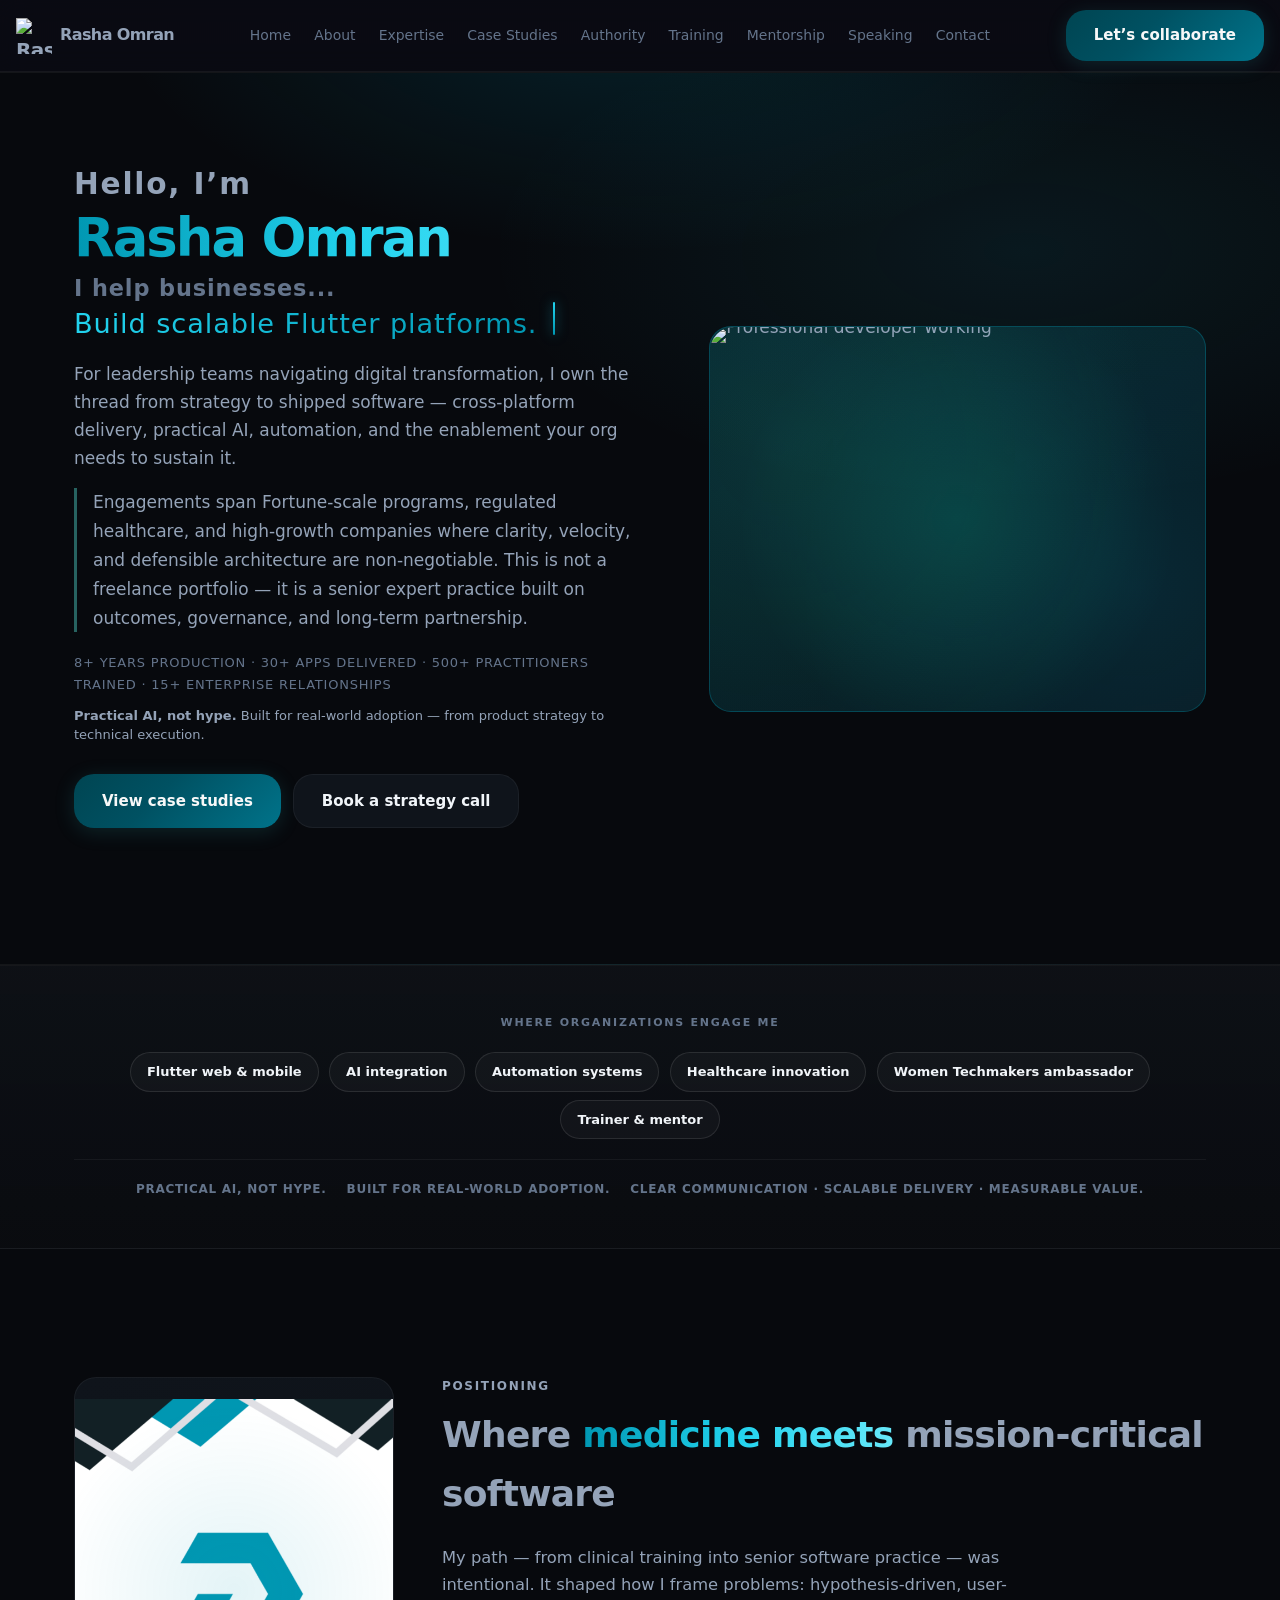
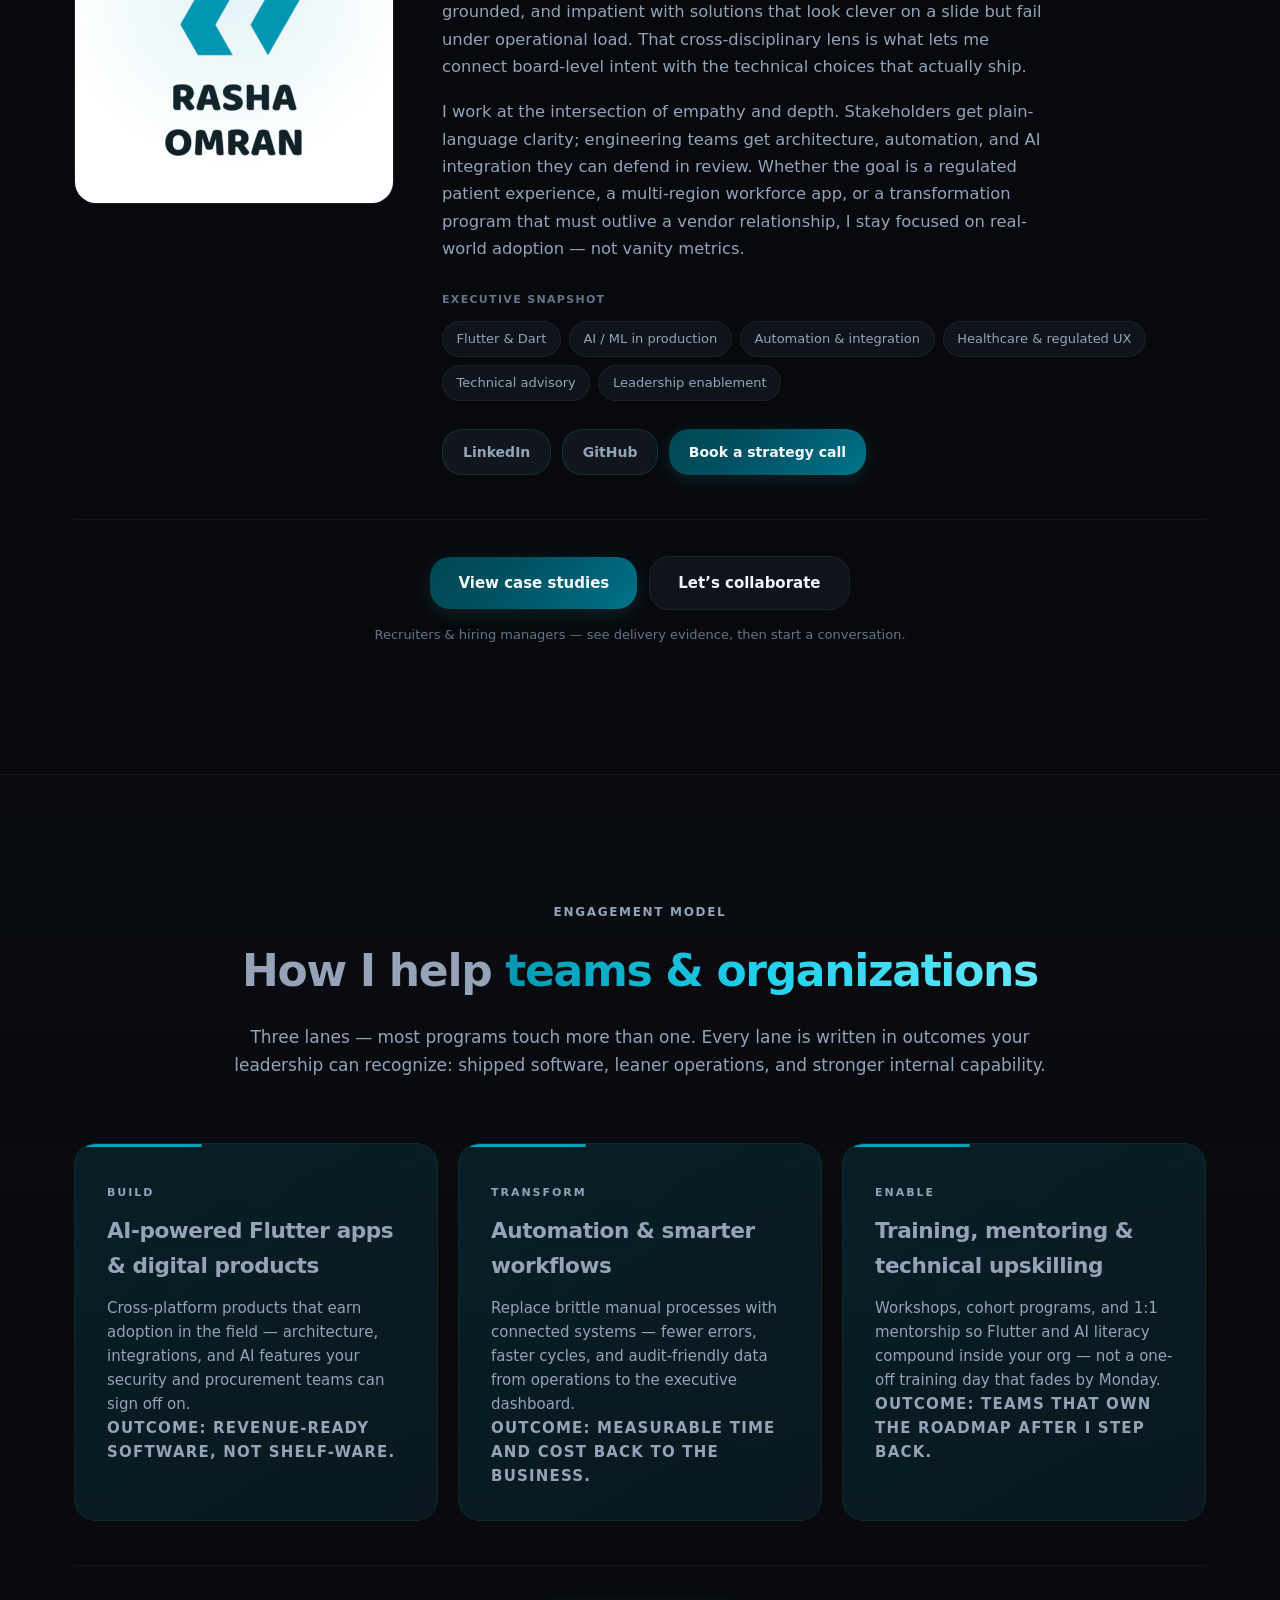
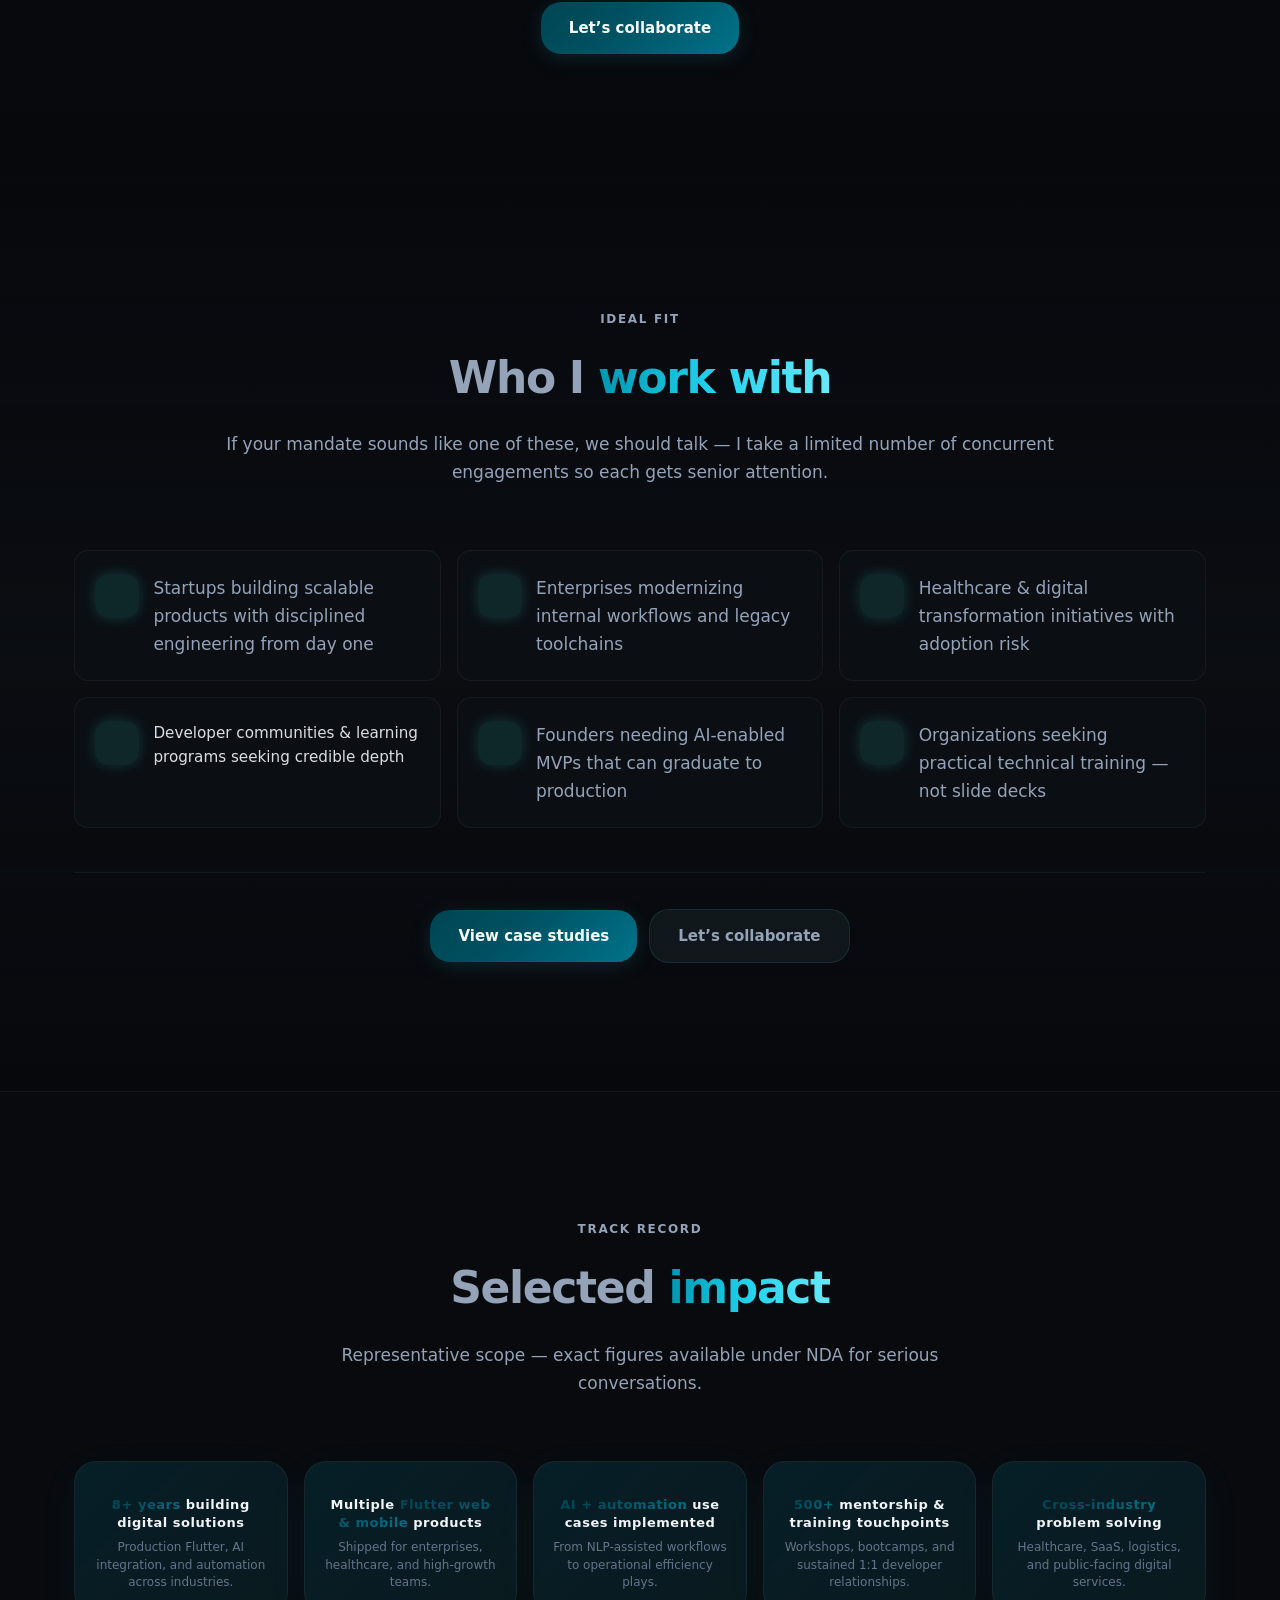
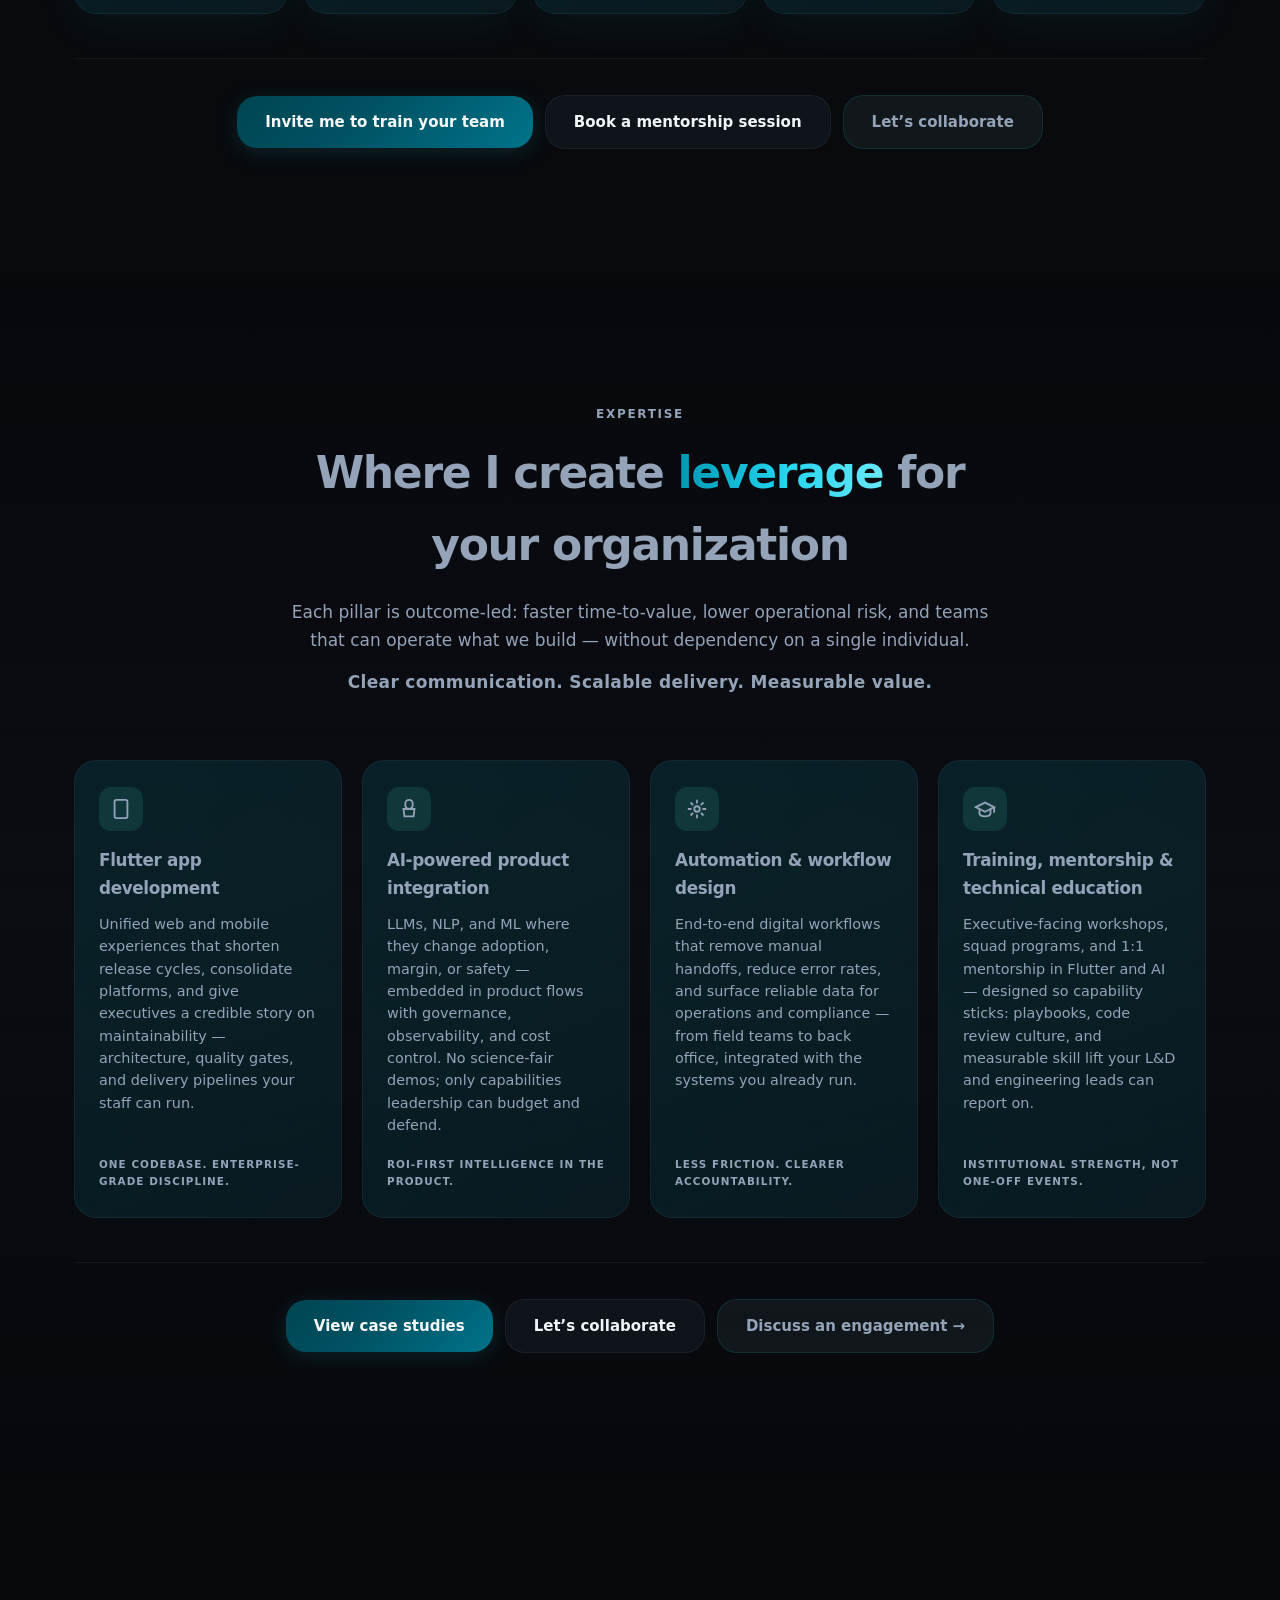
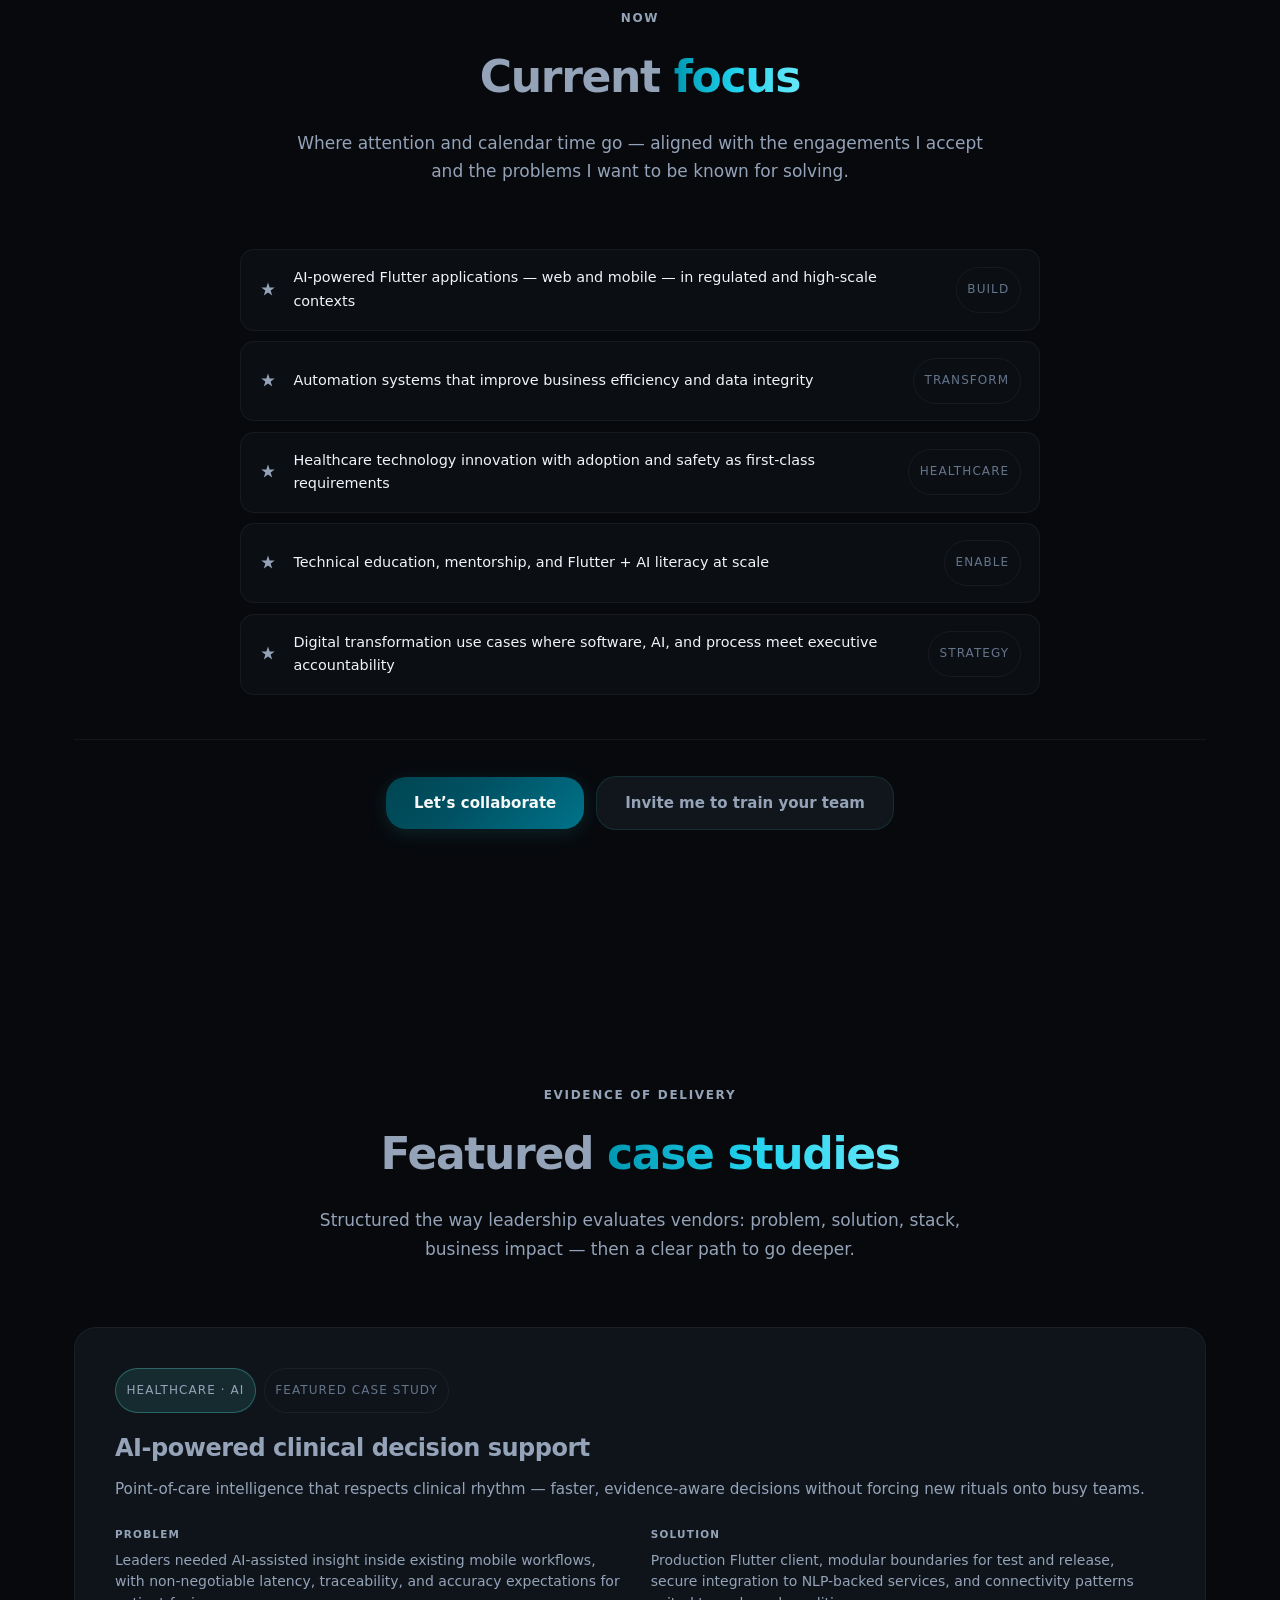
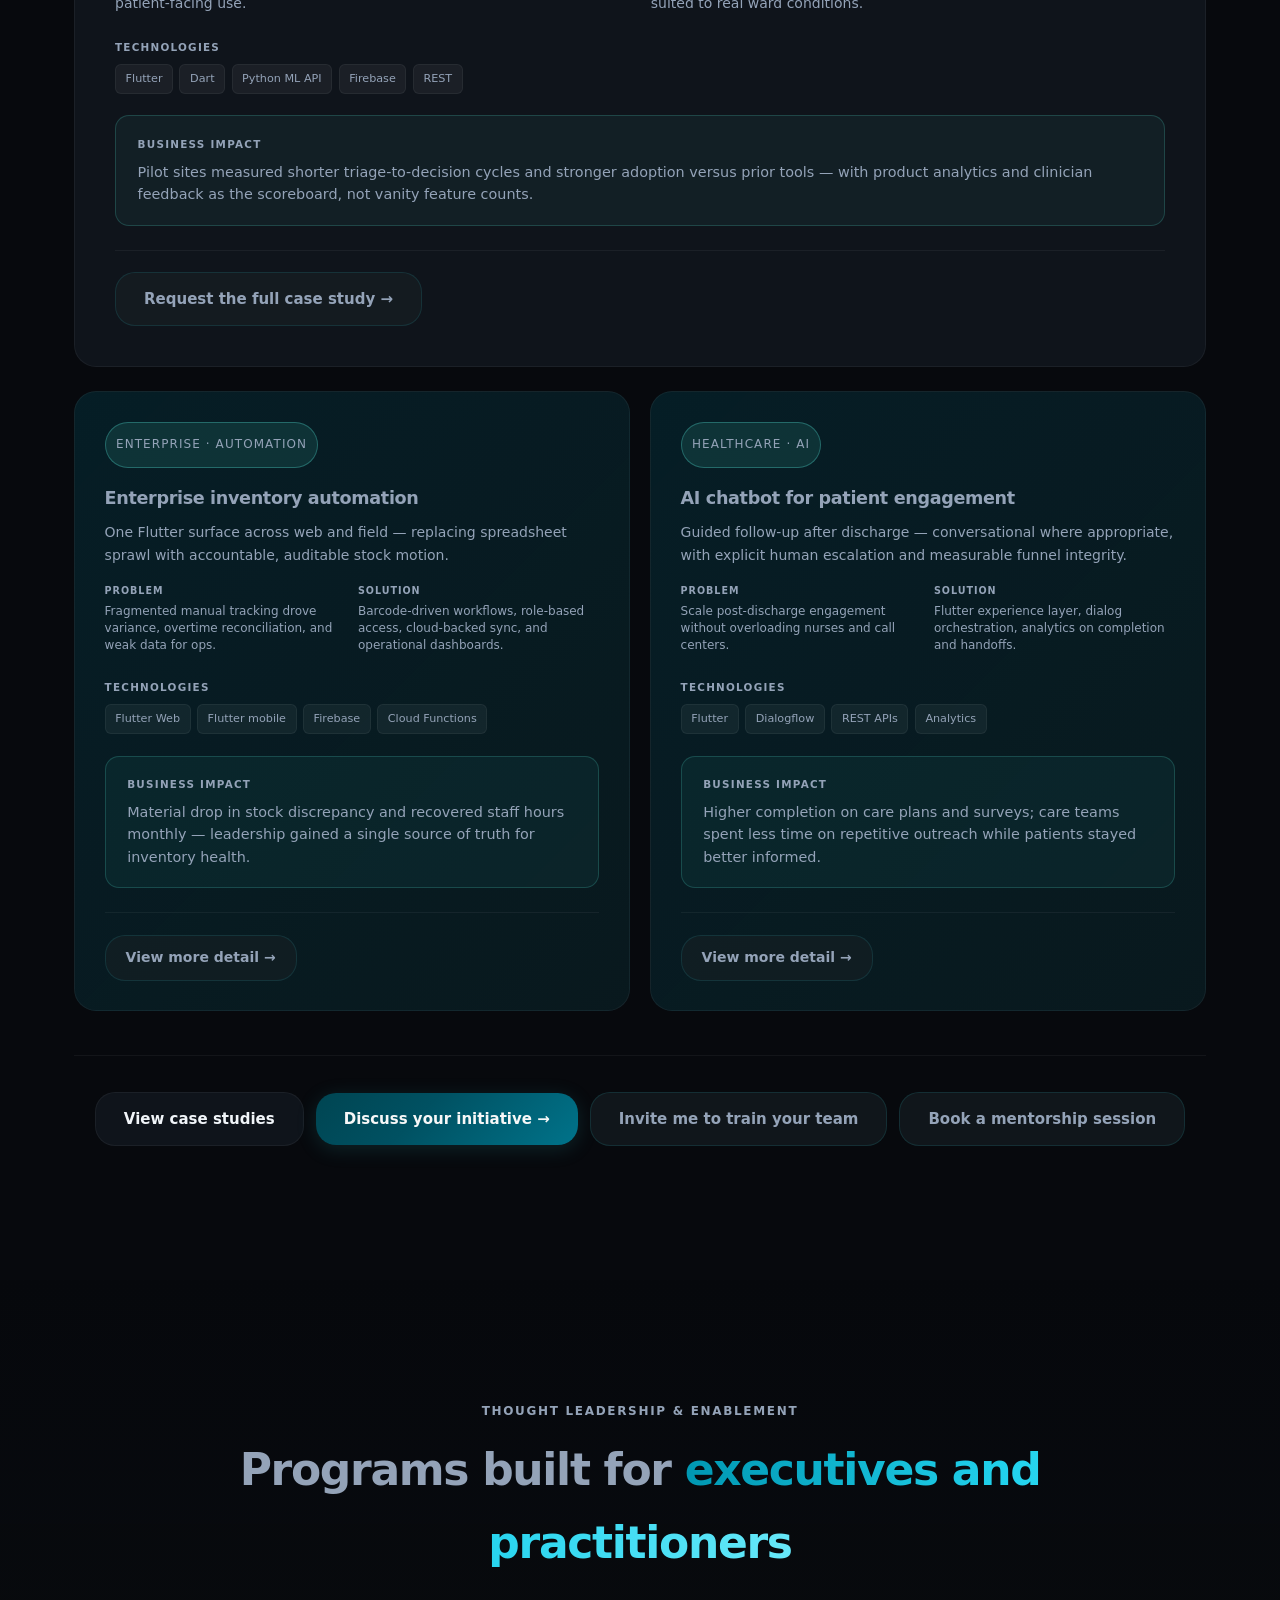
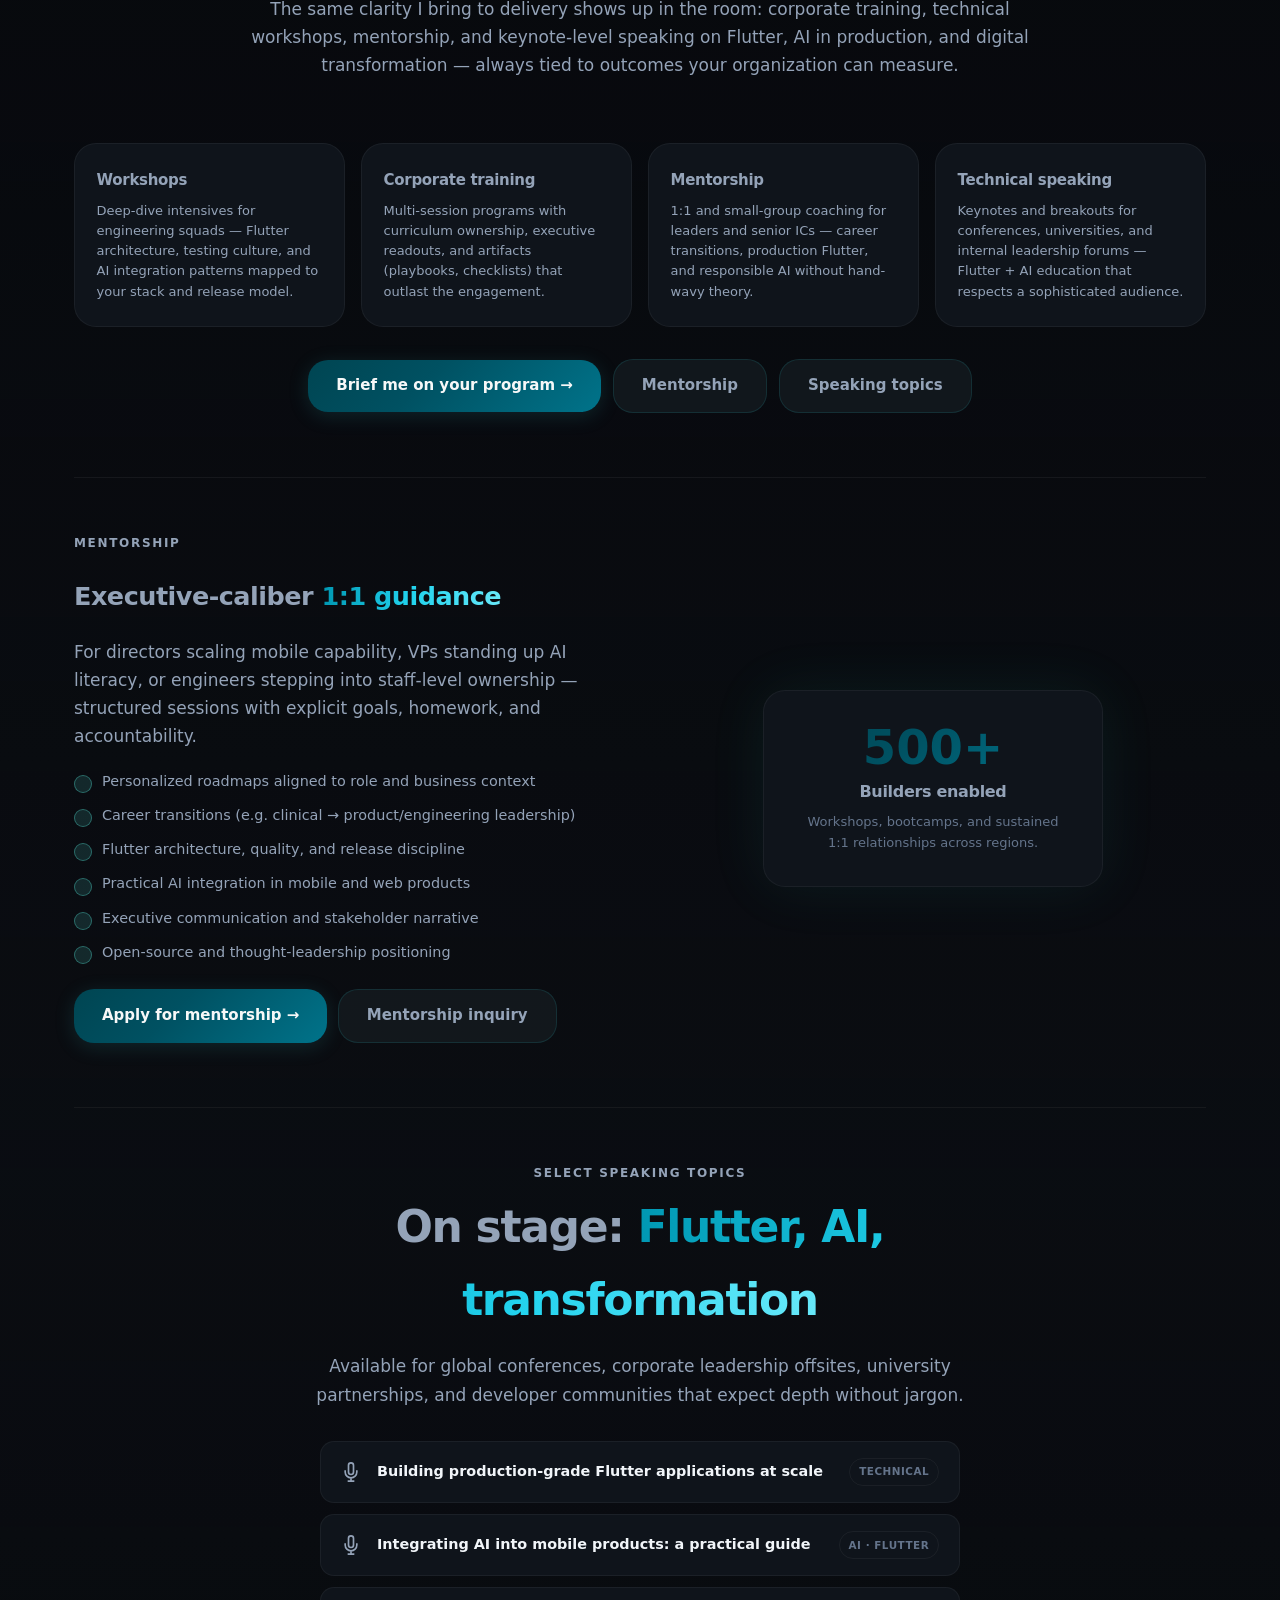
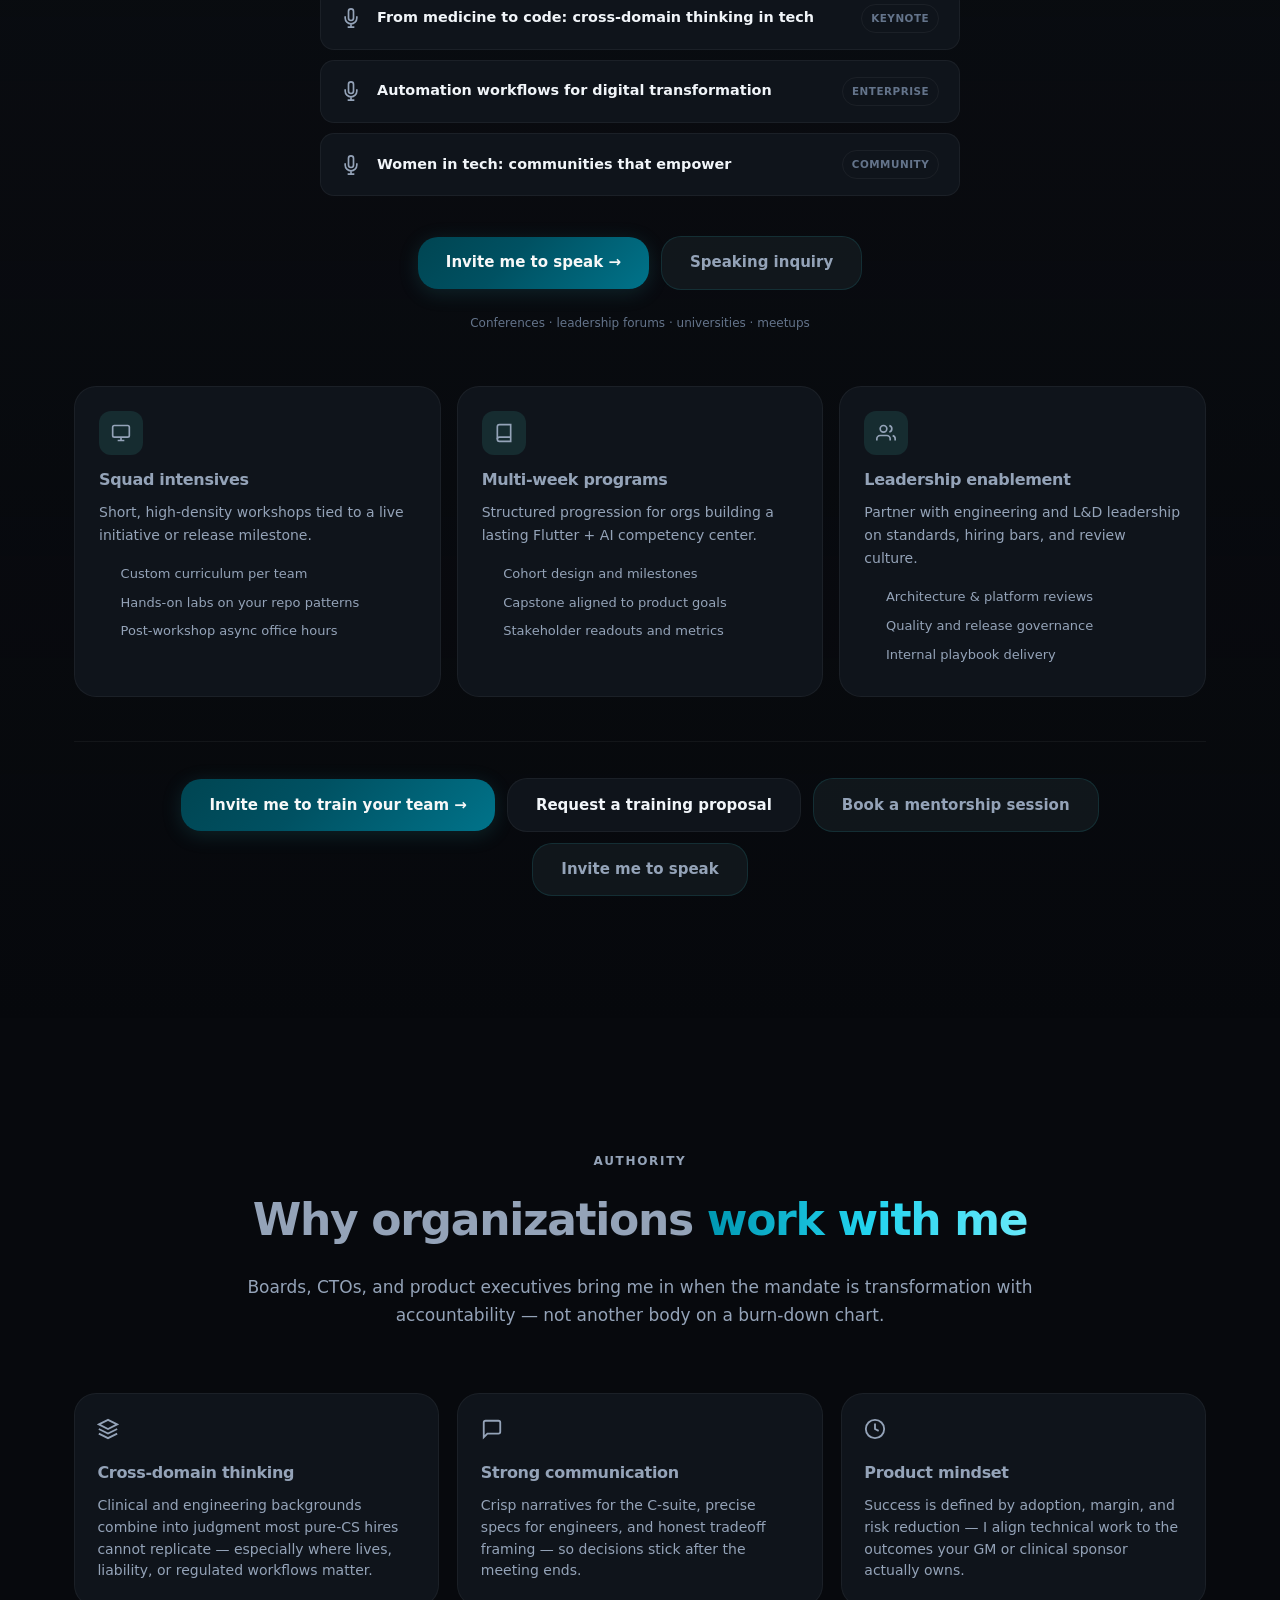
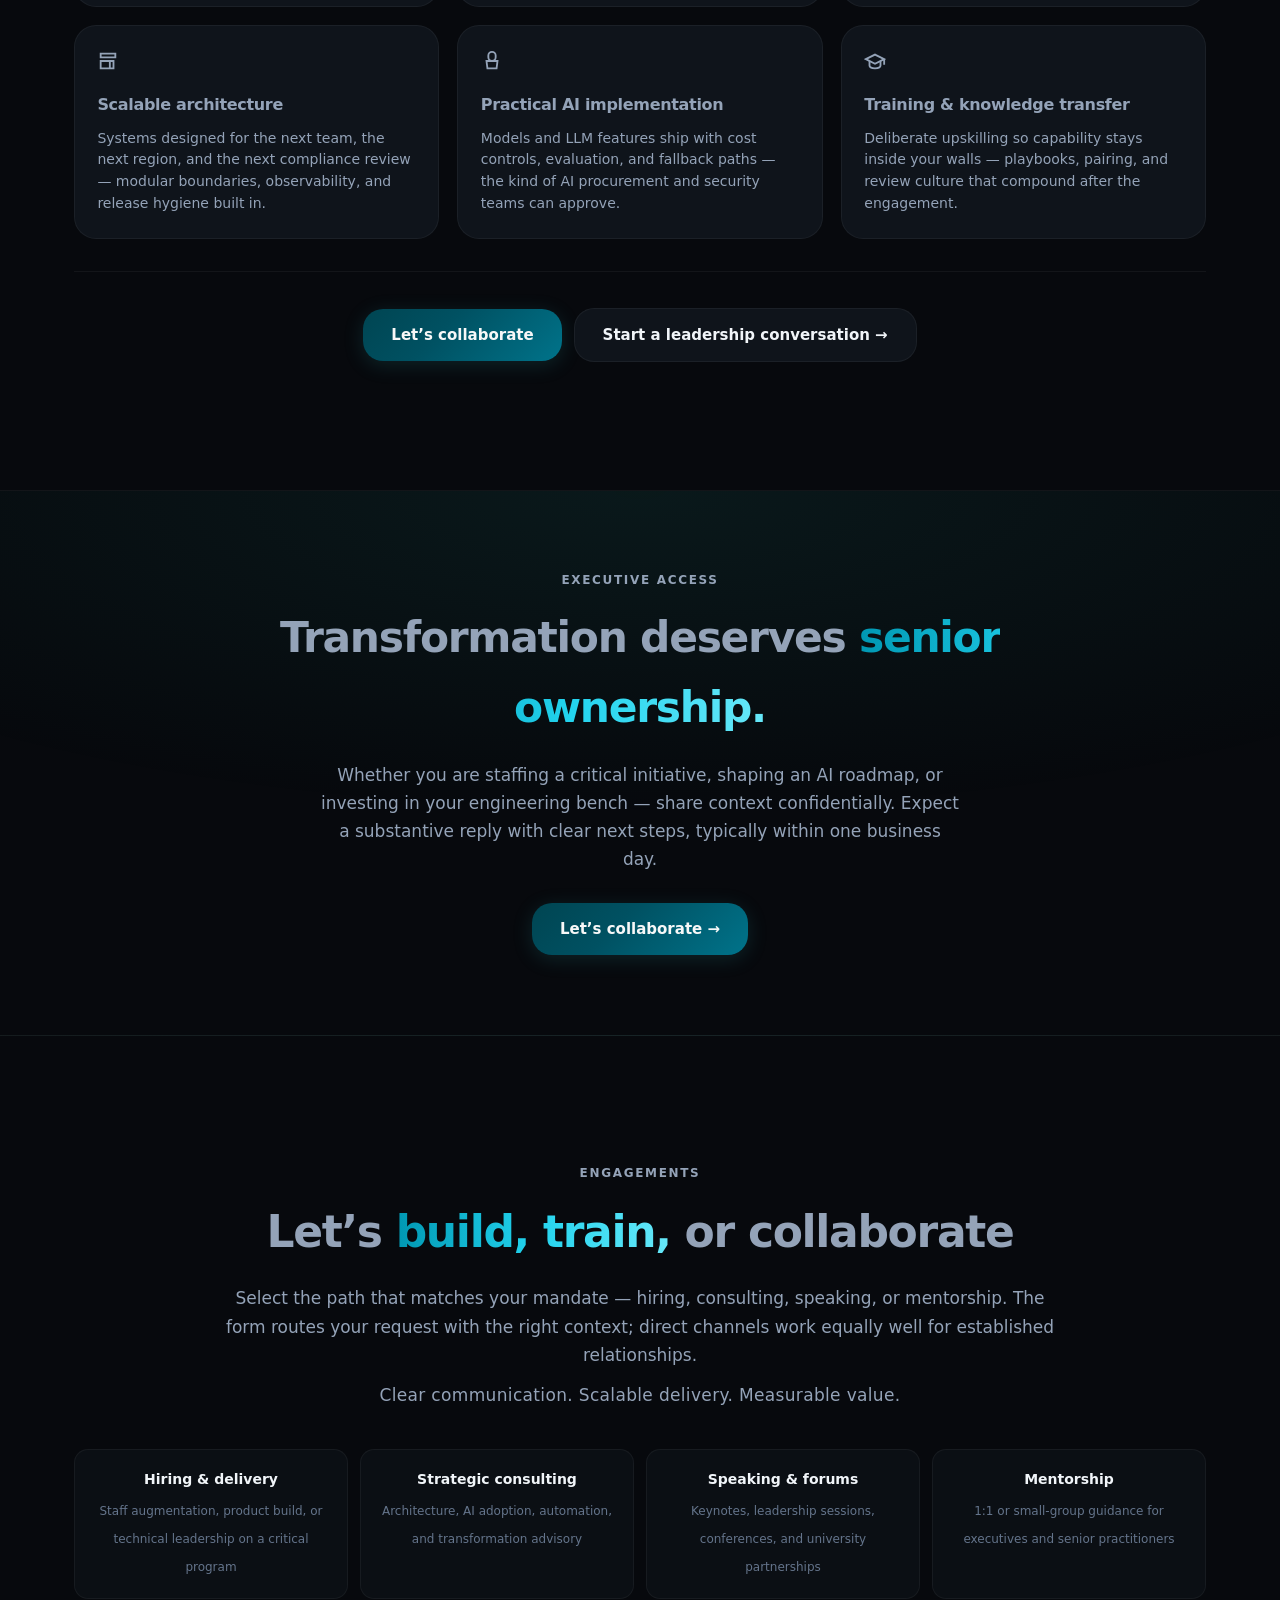
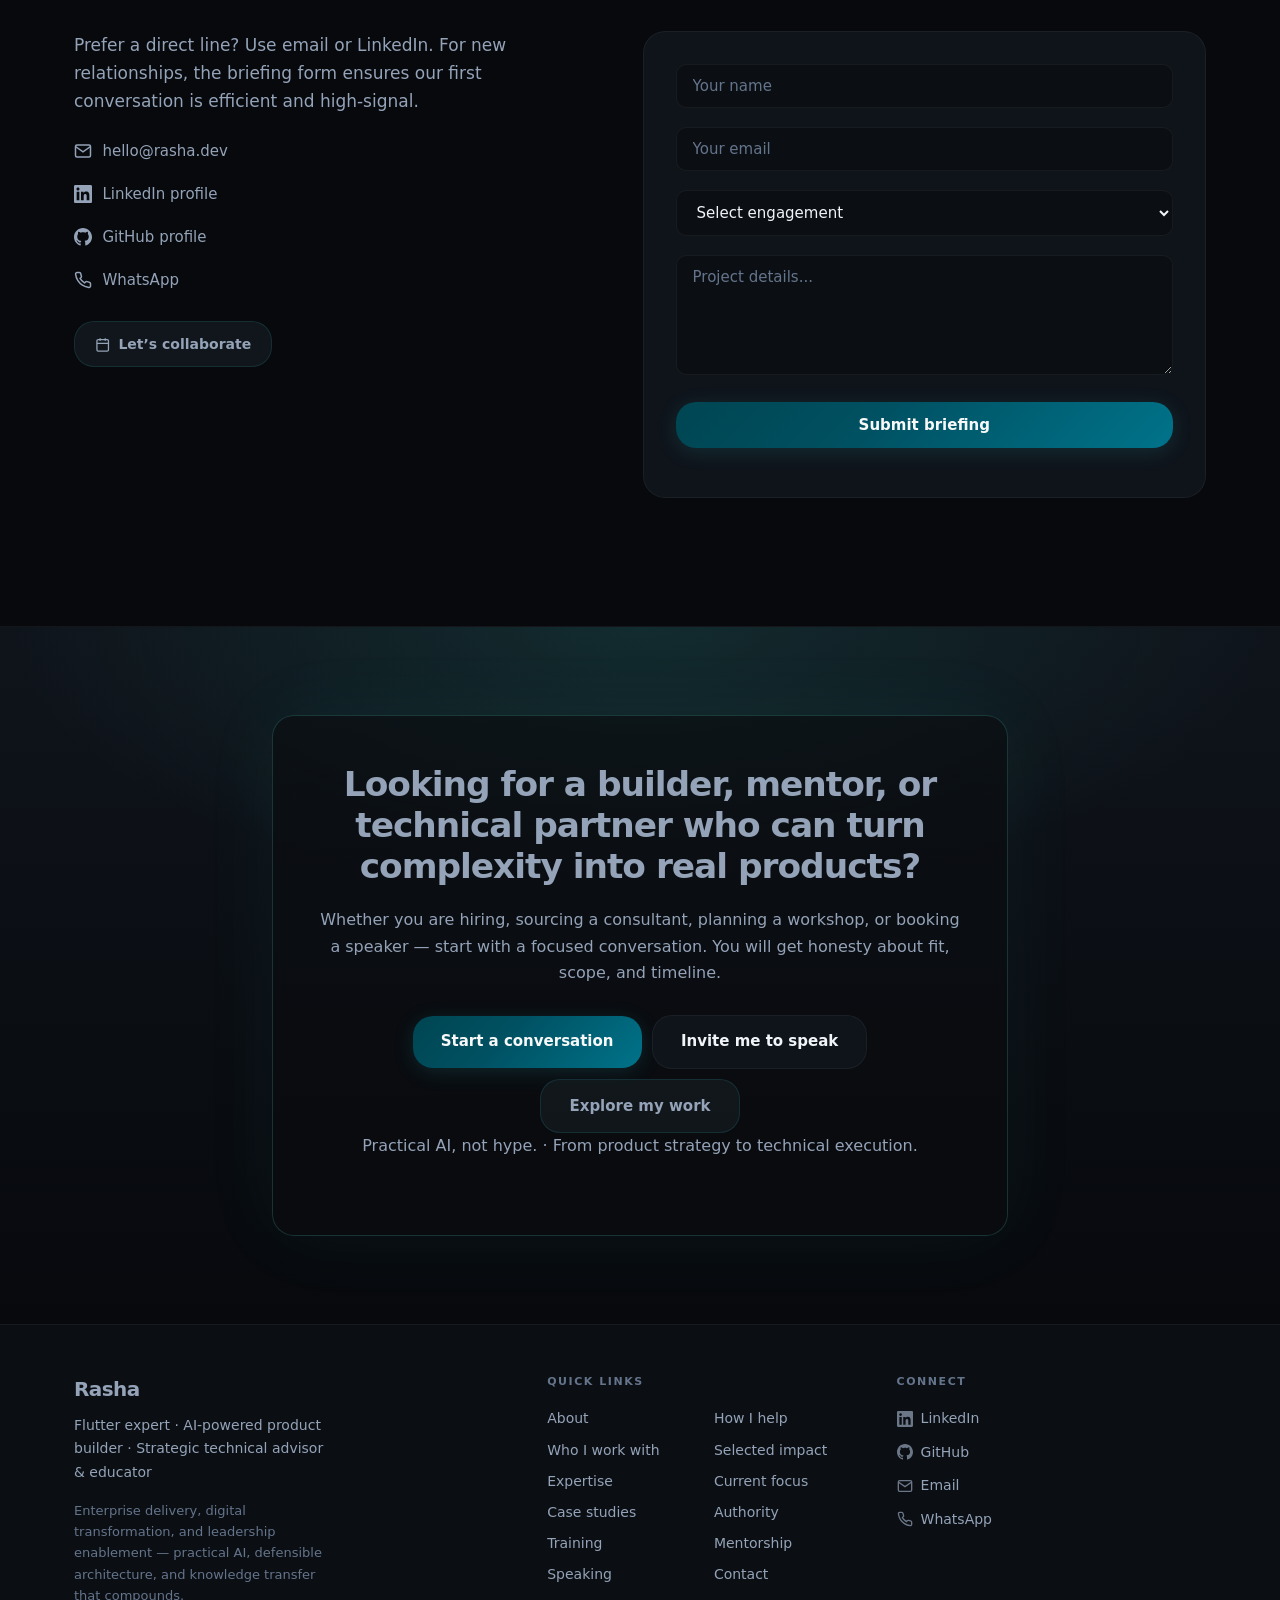
==== index.html @ d96a8aac "FIX Issues" ====
<!DOCTYPE html>
<html lang="en">
  <head>
    <meta charset="UTF-8" />
    <meta name="viewport" content="width=device-width, initial-scale=1.0" />
    <meta
      name="description"
      content="Rasha — Flutter expert, AI-powered product builder, and executive technical advisor. Enterprise delivery, digital transformation, training, and thought leadership."
    />
    <title>Rasha — Flutter Expert, AI Product Builder &amp; Strategic Technical Advisor</title>
    <link rel="preconnect" href="https://fonts.googleapis.com" />
    <link rel="preconnect" href="https://fonts.gstatic.com" crossorigin />
   <!--  <link href="https://fonts.googleapis.com/css2?family=Inter:wght@400;500;600;700;800&family=Space+Grotesk:wght@500;600;700&display=swap" rel="stylesheet">
    <link href="https://fonts.googleapis.com/css2?family=Plus+Jakarta+Sans:wght@600;700&display=swap" rel="stylesheet"> -->
    <link href="https://fonts.googleapis.com/css2?family=Plus+Jakarta+Sans:wght@400;500;600;700&family=Space+Grotesk:wght@500;600;700&display=swap" rel="stylesheet">
    <script src="https://unpkg.com/lucide@latest"></script>
    <link rel="stylesheet" href="css/main.css" />
  </head>
  <body>
    <div class="page-bg" aria-hidden="true"></div>

    <header class="site-header">
      <div class="header-inner">
       <a href="#home" class="logo">
  <img src="assets/logo.png" alt="Rasha Omran Logo" />
  <span class="logo-text">Rasha Omran</span>
</a>
        <nav class="nav-desktop" aria-label="Primary">
          <a href="#home">Home</a>
          <a href="#about">About</a>
          <a href="#expertise">Expertise</a>
          <a href="#case-studies">Case Studies</a>
          <a href="#why">Authority</a>
          <a href="#enablement">Training</a>
          <a href="#mentorship">Mentorship</a>
          <a href="#speaking">Speaking</a>
          <a href="#contact">Contact</a>
        </nav>
        <div class="header-actions">
          <a href="#contact-form" class="btn btn-primary btn-lg">Let’s collaborate</a>
          <button
            type="button"
            class="menu-toggle"
            aria-label="Open menu"
            aria-expanded="false"
          >
            <span></span><span></span><span></span>
          </button>
        </div>
      </div>
    </header>

    <nav class="nav-mobile" aria-label="Mobile">
      <a href="#home">Home</a>
      <a href="#about">About</a>
      <a href="#expertise">Expertise</a>
      <a href="#case-studies">Case Studies</a>
      <a href="#why">Authority</a>
      <a href="#enablement">Training</a>
      <a href="#mentorship">Mentorship</a>
      <a href="#speaking">Speaking</a>
      <a href="#contact">Contact</a>
      <a href="#contact-form" class="btn btn-primary" style="margin-top: 0.5rem; justify-content: center"
        >Let’s collaborate</a
      >
    </nav>

    <main>
      <!-- 1. Hero -->
      <section id="home" class="hero">
        <div class="container hero-grid">
          <div class="reveal">
           <!--  <p class="hero-roles">
  <span>Flutter expert</span>
  <span class="role-sep" aria-hidden="true">|</span>
  <span>AI-powered product builder</span>
  <span class="role-sep" aria-hidden="true">|</span>
  <span>Trainer &amp; mentor</span>
</p> -->
 <h1 class="hero-title">
  <span class="hero-small">Hello, I’m</span>

  <span class="hero-name gradient-text">
    Rasha Omran
  </span>

 <span class="hero-line">
  <span>
    I help businesses...&nbsp;
    <span class="hero-typing">
      <span id="typewriter"></span>
      <span class="cursor"></span>
    </span>
  </span>
</span>
</h1>




    </h1>
            <p class="hero-lead">
              For leadership teams navigating digital transformation, I own the thread from strategy
              to shipped software — cross-platform delivery, practical AI, automation, and the
              enablement your org needs to sustain it.
            </p>
            <p class="hero-authority">
              Engagements span Fortune-scale programs, regulated healthcare, and high-growth
              companies where clarity, velocity, and defensible architecture are non-negotiable. This
              is not a freelance portfolio — it is a senior expert practice built on outcomes,
              governance, and long-term partnership.
            </p>
            <p class="hero-proof">
              8+ years production · 30+ apps delivered · 500+ practitioners trained · 15+ enterprise
              relationships
            </p>
          <p class="hero-micro reveal">
  <strong>Practical AI, not hype.</strong>
  <span>Built for real-world adoption — from product strategy to technical execution.</span>
</p>
            <div class="hero-ctas">
              <a href="#case-studies" class="btn btn-primary btn-lg">View case studies</a>
              <a href="#contact-form" class="btn btn-dark btn-lg">Book a strategy call</a>
             <!--  <a href="#" class="btn btn-ghost btn-lg" aria-label="Download resume (placeholder)">
                <svg class="icon" viewBox="0 0 24 24" fill="none" stroke="currentColor" stroke-width="2">
                  <path d="M21 15v4a2 2 0 0 1-2 2H5a2 2 0 0 1-2-2v-4M7 10l5 5 5-5M12 15V3" />
                </svg>
                Download resume
              </a> -->
            </div>
          </div>
       <div class="hero-visual">
    <div class="hero-image-wrapper">
      <img src="assets/hero.jpg" alt="Professional developer working" class="hero-image">
    </div>

</div>
          </div>
        </div>
      </section>

      <!-- 2. Credibility strip -->
      <section class="trust" aria-label="Areas of expertise">
        <div class="container">
          <p class="cred-strip-head reveal">Where organizations engage me</p>
          <div class="cred-badges reveal">
            <span class="cred-badge">Flutter web &amp; mobile</span>
            <span class="cred-badge">AI integration</span>
            <span class="cred-badge">Automation systems</span>
            <span class="cred-badge">Healthcare innovation</span>
            <span class="cred-badge">Women Techmakers ambassador</span>
            <span class="cred-badge">Trainer &amp; mentor</span>
          </div>
          <div class="micro-trust-row reveal">
            <span><strong>Practical AI, not hype.</strong></span>
            <span>Built for real-world adoption.</span>
            <span>Clear communication · Scalable delivery · Measurable value.</span>
          </div>
        </div>
      </section>

      <!-- 3. About -->
      <section id="about" class="section">
        <div class="container">
          <div class="about-grid">
  <div class="about-photo reveal">
    <img src="assets/about.png" alt="Rasha Omran" />
  </div>

          <div class="about-body reveal reveal-delay-1">
            <span class="eyebrow">Positioning</span>
            <h2>Where <span class="gradient-text">medicine meets</span> mission-critical software</h2>
            <p>
              My path — from clinical training into senior software practice — was intentional. It
              shaped how I frame problems: hypothesis-driven, user-grounded, and impatient with
              solutions that look clever on a slide but fail under operational load. That
              cross-disciplinary lens is what lets me connect board-level intent with the technical
              choices that actually ship.
            </p>
            <p>
              I work at the intersection of empathy and depth. Stakeholders get plain-language
              clarity; engineering teams get architecture, automation, and AI integration they can
              defend in review. Whether the goal is a regulated patient experience, a multi-region
              workforce app, or a transformation program that must outlive a vendor relationship, I
              stay focused on real-world adoption — not vanity metrics.
            </p>
            <div class="tag-grid">
              <div class="sub">Executive snapshot</div>
              <div class="tags">
                <span class="tag">Flutter &amp; Dart</span>
                <span class="tag">AI / ML in production</span>
                <span class="tag">Automation &amp; integration</span>
                <span class="tag">Healthcare &amp; regulated UX</span>
                <span class="tag">Technical advisory</span>
                <span class="tag">Leadership enablement</span>
              </div>
            </div>
            <div style="margin-top: 1.75rem; display: flex; flex-wrap: wrap; gap: 0.65rem">
              <a href="https://www.linkedin.com/in/dr-rasha-omran/" class="btn btn-ghost" rel="noopener noreferrer" target="_blank"
                >LinkedIn</a
              >
              <a href="https://github.com/DrRO" class="btn btn-ghost" rel="noopener noreferrer" target="_blank"
                >GitHub</a
              >
              <a href="#contact-form" class="btn btn-primary">Book a strategy call</a>
            </div>
          </div>
          </div>
          <div class="cta-strip reveal">
            <a href="#case-studies" class="btn btn-primary btn-lg">View case studies</a>
            <a href="#contact-form" class="btn btn-dark btn-lg">Let’s collaborate</a>
            <p class="micro-hint">Recruiters &amp; hiring managers — see delivery evidence, then start a conversation.</p>
          </div>
        </div>
      </section>

      <!-- How I help -->
      <section id="how-i-help" class="how-help">
        <div class="container">
          <header class="section-head section-head--wide reveal">
            <span class="eyebrow">Engagement model</span>
            <h2>How I help <span class="gradient-text">teams &amp; organizations</span></h2>
            <p>
              Three lanes — most programs touch more than one. Every lane is written in outcomes your
              leadership can recognize: shipped software, leaner operations, and stronger internal
              capability.
            </p>
          </header>
          <div class="how-help-grid">
            <article class="how-lane reveal">
              <span class="how-lane-label">Build</span>
              <h3>AI-powered Flutter apps &amp; digital products</h3>
              <p>
                Cross-platform products that earn adoption in the field — architecture, integrations,
                and AI features your security and procurement teams can sign off on.
              </p>
              <p class="how-lane-outcome">Outcome: revenue-ready software, not shelf-ware.</p>
            </article>
            <article class="how-lane reveal reveal-delay-1">
              <span class="how-lane-label">Transform</span>
              <h3>Automation &amp; smarter workflows</h3>
              <p>
                Replace brittle manual processes with connected systems — fewer errors, faster
                cycles, and audit-friendly data from operations to the executive dashboard.
              </p>
              <p class="how-lane-outcome">Outcome: measurable time and cost back to the business.</p>
            </article>
            <article class="how-lane reveal reveal-delay-2">
              <span class="how-lane-label">Enable</span>
              <h3>Training, mentoring &amp; technical upskilling</h3>
              <p>
                Workshops, cohort programs, and 1:1 mentorship so Flutter and AI literacy compound
                inside your org — not a one-off training day that fades by Monday.
              </p>
              <p class="how-lane-outcome">Outcome: teams that own the roadmap after I step back.</p>
            </article>
          </div>
          <div class="cta-strip reveal">
            <a href="#contact-form" class="btn btn-primary btn-lg">Let’s collaborate</a>
           <!--  <a href="#" class="btn btn-ghost btn-lg" aria-label="Download resume (placeholder)">
              <svg class="icon" viewBox="0 0 24 24" fill="none" stroke="currentColor" stroke-width="2">
                <path d="M21 15v4a2 2 0 0 1-2 2H5a2 2 0 0 1-2-2v-4M7 10l5 5 5-5M12 15V3" />
              </svg>
              Download my resume
            </a> -->
          </div>
        </div>
      </section>

      <!-- Who I work with -->
<section id="who-i-work-with" class="section section-alt">
  <div class="container">

    <header class="section-head section-head--wide reveal">
      <span class="eyebrow">Ideal fit</span>
      <h2>Who I <span class="gradient-text">work with</span></h2>
      <p>
        If your mandate sounds like one of these, we should talk — I take a limited number of
        concurrent engagements so each gets senior attention.
      </p>
    </header>

    <div class="audience-grid reveal">

      <div class="audience-card">
        <div class="audience-icon"><i data-lucide="rocket"></i></div>
        Startups building scalable products with disciplined engineering from day one
      </div>

      <div class="audience-card">
        <div class="audience-icon"><i data-lucide="building-2"></i></div>
        Enterprises modernizing internal workflows and legacy toolchains
      </div>

      <div class="audience-card">
        <div class="audience-icon"><i data-lucide="heart-pulse"></i></div>
        Healthcare & digital transformation initiatives with adoption risk
      </div>

    <div class="audience-card">
  <div class="audience-icon">
    <i data-lucide="code"></i>
  </div>
  <p class="audience-text">
    Developer communities & learning programs seeking credible depth
  </p>
</div>

      <div class="audience-card">
        <div class="audience-icon"><i data-lucide="cpu"></i></div>
        Founders needing AI-enabled MVPs that can graduate to production
      </div>

      <div class="audience-card">
        <div class="audience-icon"><i data-lucide="graduation-cap"></i></div>
        Organizations seeking practical technical training — not slide decks
      </div>

    </div>

    <div class="cta-strip reveal">
      <a href="#case-studies" class="btn btn-primary btn-lg">View case studies</a>
      <a href="#contact-form" class="btn btn-ghost btn-lg">Let’s collaborate</a>
    </div>

  </div>
</section>

<!-- Activate Icons -->
<script>
  lucide.createIcons();
</script>

      <!-- Selected impact -->
      <section id="selected-impact" class="impact-section" aria-label="Selected impact">
        <div class="container">
          <header class="section-head reveal">
            <span class="eyebrow">Track record</span>
            <h2>Selected <span class="gradient-text">impact</span></h2>
            <p>Representative scope — exact figures available under NDA for serious conversations.</p>
          </header>
          <div class="impact-grid">
            <article class="impact-card reveal">
              <p class="stat-line"><em>8+ years</em> building digital solutions</p>
              <p class="stat-detail">Production Flutter, AI integration, and automation across industries.</p>
            </article>
            <article class="impact-card reveal reveal-delay-1">
              <p class="stat-line">Multiple <em>Flutter web &amp; mobile</em> products</p>
              <p class="stat-detail">Shipped for enterprises, healthcare, and high-growth teams.</p>
            </article>
            <article class="impact-card reveal reveal-delay-2">
              <p class="stat-line"><em>AI + automation</em> use cases implemented</p>
              <p class="stat-detail">From NLP-assisted workflows to operational efficiency plays.</p>
            </article>
            <article class="impact-card reveal reveal-delay-3">
              <p class="stat-line"><em>500+</em> mentorship &amp; training touchpoints</p>
              <p class="stat-detail">Workshops, bootcamps, and sustained 1:1 developer relationships.</p>
            </article>
            <article class="impact-card reveal">
              <p class="stat-line"><em>Cross-industry</em> problem solving</p>
              <p class="stat-detail">Healthcare, SaaS, logistics, and public-facing digital services.</p>
            </article>
          </div>
          <div class="cta-strip reveal">
            <a href="#enablement" class="btn btn-primary btn-lg">Invite me to train your team</a>
            <a href="#mentorship" class="btn btn-dark btn-lg">Book a mentorship session</a>
            <a href="#contact-form" class="btn btn-ghost btn-lg">Let’s collaborate</a>
          </div>
        </div>
      </section>

      <!-- 4. Expertise / Services -->
      <section id="expertise" class="section section-alt">
        <div class="container">
          <header class="section-head reveal">
            <span class="eyebrow">Expertise</span>
            <h2>Where I create <span class="gradient-text">leverage</span> for your organization</h2>
            <p>
              Each pillar is outcome-led: faster time-to-value, lower operational risk, and teams
              that can operate what we build — without dependency on a single individual.
              <strong class="expertise-micro">Clear communication. Scalable delivery. Measurable value.</strong>
            </p>
          </header>
          <div class="services-grid">
            <article class="service-card reveal">
              <div class="service-icon" aria-hidden="true">
                <svg width="22" height="22" viewBox="0 0 24 24" fill="none" stroke="currentColor" stroke-width="2">
                  <rect x="5" y="2" width="14" height="20" rx="2" />
                  <path d="M12 18h.01" />
                </svg>
              </div>
              <h3>Flutter app development</h3>
              <p>
                Unified web and mobile experiences that shorten release cycles, consolidate
                platforms, and give executives a credible story on maintainability — architecture,
                quality gates, and delivery pipelines your staff can run.
              </p>
              <div class="service-foot">One codebase. Enterprise-grade discipline.</div>
            </article>
            <article class="service-card reveal reveal-delay-1">
              <div class="service-icon" aria-hidden="true">
                <svg width="22" height="22" viewBox="0 0 24 24" fill="none" stroke="currentColor" stroke-width="2">
                  <path d="M12 2a4 4 0 0 1 4 4v2a4 4 0 0 1-8 0V6a4 4 0 0 1 4-4Z" />
                  <path d="M6 12h12l-1 8H7l-1-8Z" />
                  <path d="M9 12V10M15 12V10" />
                </svg>
              </div>
              <h3>AI-powered product integration</h3>
              <p>
                LLMs, NLP, and ML where they change adoption, margin, or safety — embedded in
                product flows with governance, observability, and cost control. No science-fair
                demos; only capabilities leadership can budget and defend.
              </p>
              <div class="service-foot">ROI-first intelligence in the product.</div>
            </article>
            <article class="service-card reveal reveal-delay-2">
              <div class="service-icon" aria-hidden="true">
                <svg width="22" height="22" viewBox="0 0 24 24" fill="none" stroke="currentColor" stroke-width="2">
                  <path d="M12 2v4M12 18v4M4.93 4.93l2.83 2.83M16.24 16.24l2.83 2.83M2 12h4M18 12h4M4.93 19.07l2.83-2.83M16.24 7.76l2.83-2.83" />
                  <circle cx="12" cy="12" r="3" />
                </svg>
              </div>
              <h3>Automation &amp; workflow design</h3>
              <p>
                End-to-end digital workflows that remove manual handoffs, reduce error rates, and
                surface reliable data for operations and compliance — from field teams to back
                office, integrated with the systems you already run.
              </p>
              <div class="service-foot">Less friction. Clearer accountability.</div>
            </article>
            <article class="service-card reveal reveal-delay-3">
              <div class="service-icon" aria-hidden="true">
                <svg width="22" height="22" viewBox="0 0 24 24" fill="none" stroke="currentColor" stroke-width="2">
                  <path d="M22 10v6M2 10l10-5 10 5-10 5-10-5z" />
                  <path d="M6 12v5c0 2 2 3 6 3s6-1 6-3v-5" />
                </svg>
              </div>
              <h3>Training, mentorship &amp; technical education</h3>
              <p>
                Executive-facing workshops, squad programs, and 1:1 mentorship in Flutter and AI —
                designed so capability sticks: playbooks, code review culture, and measurable skill
                lift your L&amp;D and engineering leads can report on.
              </p>
              <div class="service-foot">Institutional strength, not one-off events.</div>
            </article>
          </div>

          <div class="cta-strip reveal">
            <a href="#case-studies" class="btn btn-primary btn-lg">View case studies</a>
            <a href="#contact-form" class="btn btn-dark btn-lg">Let’s collaborate</a>
           <!--  <a href="#" class="btn btn-ghost btn-lg" aria-label="Download resume (placeholder)">
              <svg class="icon" viewBox="0 0 24 24" fill="none" stroke="currentColor" stroke-width="2">
                <path d="M21 15v4a2 2 0 0 1-2 2H5a2 2 0 0 1-2-2v-4M7 10l5 5 5-5M12 15V3" />
              </svg>
              Download my resume
            </a> -->
            <a href="#contact-form" class="btn btn-ghost btn-lg">Discuss an engagement →</a>
          </div>
        </div>
      </section>

      <!-- Current focus -->
      <section id="current-focus" class="section current-focus-section">
        <div class="container">
          <header class="section-head reveal">
            <span class="eyebrow">Now</span>
            <h2>Current <span class="gradient-text">focus</span></h2>
            <p>
              Where attention and calendar time go — aligned with the engagements I accept and the
              problems I want to be known for solving.
            </p>
          </header>
          <div class="focus-list reveal">
            <div class="focus-row">
              <svg class="spark" width="18" height="18" viewBox="0 0 24 24" fill="currentColor" aria-hidden="true">
                <path d="M12 2l2.2 6.8H21l-5.5 4 2.1 6.5L12 15.3 6.4 19.3l2.1-6.5L3 8.8h6.8L12 2z" />
              </svg>
              <span class="copy">AI-powered Flutter applications — web and mobile — in regulated and high-scale contexts</span>
              <span class="pill pill-muted">Build</span>
            </div>
            <div class="focus-row">
              <svg class="spark" width="18" height="18" viewBox="0 0 24 24" fill="currentColor" aria-hidden="true">
                <path d="M12 2l2.2 6.8H21l-5.5 4 2.1 6.5L12 15.3 6.4 19.3l2.1-6.5L3 8.8h6.8L12 2z" />
              </svg>
              <span class="copy">Automation systems that improve business efficiency and data integrity</span>
              <span class="pill pill-muted">Transform</span>
            </div>
            <div class="focus-row">
              <svg class="spark" width="18" height="18" viewBox="0 0 24 24" fill="currentColor" aria-hidden="true">
                <path d="M12 2l2.2 6.8H21l-5.5 4 2.1 6.5L12 15.3 6.4 19.3l2.1-6.5L3 8.8h6.8L12 2z" />
              </svg>
              <span class="copy">Healthcare technology innovation with adoption and safety as first-class requirements</span>
              <span class="pill pill-muted">Healthcare</span>
            </div>
            <div class="focus-row">
              <svg class="spark" width="18" height="18" viewBox="0 0 24 24" fill="currentColor" aria-hidden="true">
                <path d="M12 2l2.2 6.8H21l-5.5 4 2.1 6.5L12 15.3 6.4 19.3l2.1-6.5L3 8.8h6.8L12 2z" />
              </svg>
              <span class="copy">Technical education, mentorship, and Flutter + AI literacy at scale</span>
              <span class="pill pill-muted">Enable</span>
            </div>
            <div class="focus-row">
              <svg class="spark" width="18" height="18" viewBox="0 0 24 24" fill="currentColor" aria-hidden="true">
                <path d="M12 2l2.2 6.8H21l-5.5 4 2.1 6.5L12 15.3 6.4 19.3l2.1-6.5L3 8.8h6.8L12 2z" />
              </svg>
              <span class="copy">Digital transformation use cases where software, AI, and process meet executive accountability</span>
              <span class="pill pill-muted">Strategy</span>
            </div>
          </div>
          <div class="cta-strip reveal">
            <a href="#contact-form" class="btn btn-primary btn-lg">Let’s collaborate</a>
            <a href="#enablement" class="btn btn-ghost btn-lg">Invite me to train your team</a>
          </div>
        </div>
      </section>

      <!-- 5. Case studies -->
      <section id="case-studies" class="section">
        <div class="container">
          <header class="section-head reveal">
            <span class="eyebrow">Evidence of delivery</span>
            <h2>Featured <span class="gradient-text">case studies</span></h2>
            <p>
              Structured the way leadership evaluates vendors: problem, solution, stack, business
              impact — then a clear path to go deeper.
            </p>
          </header>

          <article class="case-featured reveal">
            <div class="case-tags">
              <span class="pill pill-teal">Healthcare · AI</span>
              <span class="pill pill-muted">Featured case study</span>
            </div>
            <h3>AI-powered clinical decision support</h3>
            <p class="summary">
              Point-of-care intelligence that respects clinical rhythm — faster, evidence-aware
              decisions without forcing new rituals onto busy teams.
            </p>
            <div class="case-cols case-cols--split">
              <div class="case-col">
                <h4>Problem</h4>
                <p>
                  Leaders needed AI-assisted insight inside existing mobile workflows, with
                  non-negotiable latency, traceability, and accuracy expectations for patient-facing
                  use.
                </p>
              </div>
              <div class="case-col">
                <h4>Solution</h4>
                <p>
                  Production Flutter client, modular boundaries for test and release, secure
                  integration to NLP-backed services, and connectivity patterns suited to real ward
                  conditions.
                </p>
              </div>
            </div>
            <div class="case-field">
              <h4>Technologies</h4>
              <div class="case-tech">
                <span>Flutter</span><span>Dart</span><span>Python ML API</span><span>Firebase</span
                ><span>REST</span>
              </div>
            </div>
            <div class="case-impact-box">
              <h4>Business impact</h4>
              <p>
                Pilot sites measured shorter triage-to-decision cycles and stronger adoption versus
                prior tools — with product analytics and clinician feedback as the scoreboard, not
                vanity feature counts.
              </p>
            </div>
            <div class="case-study-cta">
              <a href="#contact-form" class="btn btn-ghost btn-lg">Request the full case study →</a>
            </div>
          </article>

          <div class="case-grid-2">
            <article class="case-card reveal">
              <div class="case-tags">
                <span class="pill pill-teal">Enterprise · automation</span>
              </div>
              <h3>Enterprise inventory automation</h3>
              <p class="summary">
                One Flutter surface across web and field — replacing spreadsheet sprawl with
                accountable, auditable stock motion.
              </p>
              <div class="mini-cols">
                <div>
                  <h4>Problem</h4>
                  <p>Fragmented manual tracking drove variance, overtime reconciliation, and weak data for ops.</p>
                </div>
                <div>
                  <h4>Solution</h4>
                  <p>Barcode-driven workflows, role-based access, cloud-backed sync, and operational dashboards.</p>
                </div>
              </div>
              <div class="case-field">
                <h4>Technologies</h4>
                <div class="case-tech">
                  <span>Flutter Web</span><span>Flutter mobile</span><span>Firebase</span
                  ><span>Cloud Functions</span>
                </div>
              </div>
              <div class="case-impact-box">
                <h4>Business impact</h4>
                <p>
                  Material drop in stock discrepancy and recovered staff hours monthly — leadership
                  gained a single source of truth for inventory health.
                </p>
              </div>
              <div class="case-study-cta">
                <a href="#contact-form" class="btn btn-ghost">View more detail →</a>
              </div>
            </article>
            <article class="case-card reveal reveal-delay-1">
              <div class="case-tags">
                <span class="pill pill-teal">Healthcare · AI</span>
              </div>
              <h3>AI chatbot for patient engagement</h3>
              <p class="summary">
                Guided follow-up after discharge — conversational where appropriate, with explicit
                human escalation and measurable funnel integrity.
              </p>
              <div class="mini-cols">
                <div>
                  <h4>Problem</h4>
                  <p>Scale post-discharge engagement without overloading nurses and call centers.</p>
                </div>
                <div>
                  <h4>Solution</h4>
                  <p>Flutter experience layer, dialog orchestration, analytics on completion and handoffs.</p>
                </div>
              </div>
              <div class="case-field">
                <h4>Technologies</h4>
                <div class="case-tech">
                  <span>Flutter</span><span>Dialogflow</span><span>REST APIs</span><span>Analytics</span>
                </div>
              </div>
              <div class="case-impact-box">
                <h4>Business impact</h4>
                <p>
                  Higher completion on care plans and surveys; care teams spent less time on
                  repetitive outreach while patients stayed better informed.
                </p>
              </div>
              <div class="case-study-cta">
                <a href="#contact-form" class="btn btn-ghost">View more detail →</a>
              </div>
            </article>
          </div>
          <div class="cta-strip reveal">
            <a href="#case-studies" class="btn btn-dark btn-lg">View case studies</a>
            <a href="#contact-form" class="btn btn-primary btn-lg">Discuss your initiative →</a>
            <a href="#enablement" class="btn btn-ghost btn-lg">Invite me to train your team</a>
            <a href="#mentorship" class="btn btn-ghost btn-lg">Book a mentorship session</a>
           <!--  <a href="#" class="btn btn-ghost btn-lg" aria-label="Download resume (placeholder)">
              <svg class="icon" viewBox="0 0 24 24" fill="none" stroke="currentColor" stroke-width="2">
                <path d="M21 15v4a2 2 0 0 1-2 2H5a2 2 0 0 1-2-2v-4M7 10l5 5 5-5M12 15V3" />
              </svg>
              Download my resume
            </a> -->
          </div>
        </div>
      </section>

      <!-- 6. Training, mentorship & speaking -->
      <section id="enablement" class="section section-alt enablement-suite">
        <div class="container">
          <header class="section-head section-head--wide reveal">
            <span class="eyebrow">Thought leadership &amp; enablement</span>
            <h2>Programs built for <span class="gradient-text">executives and practitioners</span></h2>
            <p>
              The same clarity I bring to delivery shows up in the room: corporate training,
              technical workshops, mentorship, and keynote-level speaking on Flutter, AI in
              production, and digital transformation — always tied to outcomes your organization
              can measure.
            </p>
          </header>

          <div class="exec-pillars reveal">
            <article class="exec-pillar">
              <h3>Workshops</h3>
              <p>
                Deep-dive intensives for engineering squads — Flutter architecture, testing culture,
                and AI integration patterns mapped to your stack and release model.
              </p>
            </article>
            <article class="exec-pillar">
              <h3>Corporate training</h3>
              <p>
                Multi-session programs with curriculum ownership, executive readouts, and artifacts
                (playbooks, checklists) that outlast the engagement.
              </p>
            </article>
            <article class="exec-pillar">
              <h3>Mentorship</h3>
              <p>
                1:1 and small-group coaching for leaders and senior ICs — career transitions,
                production Flutter, and responsible AI without hand-wavy theory.
              </p>
            </article>
            <article class="exec-pillar">
              <h3>Technical speaking</h3>
              <p>
                Keynotes and breakouts for conferences, universities, and internal leadership forums
                — Flutter + AI education that respects a sophisticated audience.
              </p>
            </article>
          </div>

          <div class="center-cta reveal" style="margin-top: 2rem">
            <a href="#contact-form" class="btn btn-primary btn-lg">Brief me on your program →</a>
            <a href="#mentorship" class="btn btn-ghost btn-lg">Mentorship</a>
            <a href="#speaking" class="btn btn-ghost btn-lg">Speaking topics</a>
          </div>

          <div id="mentorship" class="sub-block sub-anchor">
            <div class="split-section cols-2">
              <div class="reveal">
                <span class="eyebrow">Mentorship</span>
                <h2>Executive-caliber <span class="gradient-text">1:1 guidance</span></h2>
                <p>
                  For directors scaling mobile capability, VPs standing up AI literacy, or engineers
                  stepping into staff-level ownership — structured sessions with explicit goals,
                  homework, and accountability.
                </p>
                <ul class="mentor-checks">
                  <li>Personalized roadmaps aligned to role and business context</li>
                  <li>Career transitions (e.g. clinical → product/engineering leadership)</li>
                  <li>Flutter architecture, quality, and release discipline</li>
                  <li>Practical AI integration in mobile and web products</li>
                  <li>Executive communication and stakeholder narrative</li>
                  <li>Open-source and thought-leadership positioning</li>
                </ul>
                <div style="display: flex; flex-wrap: wrap; gap: 0.65rem">
                  <a href="#contact-form" class="btn btn-primary btn-lg">Apply for mentorship →</a>
                  <a href="#contact-form" class="btn btn-ghost btn-lg">Mentorship inquiry</a>
                </div>
              </div>
              <div class="trust-card reveal reveal-delay-1" style="justify-self: center; align-self: center; width: 100%; max-width: 340px">
                <div class="big">500+</div>
                <h3>Builders enabled</h3>
                <p>Workshops, bootcamps, and sustained 1:1 relationships across regions.</p>
              </div>
            </div>
          </div>

          <div id="speaking" class="sub-block sub-anchor">
            <header class="section-head reveal" style="margin-bottom: 2rem">
              <span class="eyebrow">Select speaking topics</span>
              <h2>On stage: <span class="gradient-text">Flutter, AI, transformation</span></h2>
              <p>
                Available for global conferences, corporate leadership offsites, university
                partnerships, and developer communities that expect depth without jargon.
              </p>
            </header>
            <div class="speaking-list reveal">
              <div class="speak-row">
                <svg class="mic" width="20" height="20" viewBox="0 0 24 24" fill="none" stroke="currentColor" stroke-width="2">
                  <path d="M12 1a3 3 0 0 0-3 3v8a3 3 0 0 0 6 0V4a3 3 0 0 0-3-3z" />
                  <path d="M19 10v2a7 7 0 0 1-14 0v-2M12 19v4M8 23h8" />
                </svg>
                <span class="title">Building production-grade Flutter applications at scale</span>
                <span class="badge">Technical</span>
              </div>
              <div class="speak-row">
                <svg class="mic" width="20" height="20" viewBox="0 0 24 24" fill="none" stroke="currentColor" stroke-width="2">
                  <path d="M12 1a3 3 0 0 0-3 3v8a3 3 0 0 0 6 0V4a3 3 0 0 0-3-3z" />
                  <path d="M19 10v2a7 7 0 0 1-14 0v-2M12 19v4M8 23h8" />
                </svg>
                <span class="title">Integrating AI into mobile products: a practical guide</span>
                <span class="badge">AI · Flutter</span>
              </div>
              <div class="speak-row">
                <svg class="mic" width="20" height="20" viewBox="0 0 24 24" fill="none" stroke="currentColor" stroke-width="2">
                  <path d="M12 1a3 3 0 0 0-3 3v8a3 3 0 0 0 6 0V4a3 3 0 0 0-3-3z" />
                  <path d="M19 10v2a7 7 0 0 1-14 0v-2M12 19v4M8 23h8" />
                </svg>
                <span class="title">From medicine to code: cross-domain thinking in tech</span>
                <span class="badge">Keynote</span>
              </div>
              <div class="speak-row">
                <svg class="mic" width="20" height="20" viewBox="0 0 24 24" fill="none" stroke="currentColor" stroke-width="2">
                  <path d="M12 1a3 3 0 0 0-3 3v8a3 3 0 0 0 6 0V4a3 3 0 0 0-3-3z" />
                  <path d="M19 10v2a7 7 0 0 1-14 0v-2M12 19v4M8 23h8" />
                </svg>
                <span class="title">Automation workflows for digital transformation</span>
                <span class="badge">Enterprise</span>
              </div>
              <div class="speak-row">
                <svg class="mic" width="20" height="20" viewBox="0 0 24 24" fill="none" stroke="currentColor" stroke-width="2">
                  <path d="M12 1a3 3 0 0 0-3 3v8a3 3 0 0 0 6 0V4a3 3 0 0 0-3-3z" />
                  <path d="M19 10v2a7 7 0 0 1-14 0v-2M12 19v4M8 23h8" />
                </svg>
                <span class="title">Women in tech: communities that empower</span>
                <span class="badge">Community</span>
              </div>
            </div>
            <div class="center-cta reveal">
              <a href="#contact-form" class="btn btn-primary btn-lg">Invite me to speak →</a>
              <a href="#contact-form" class="btn btn-ghost btn-lg">Speaking inquiry</a>
              <p class="muted-foot">Conferences · leadership forums · universities · meetups</p>
            </div>
          </div>

          <div class="training-cards reveal" style="margin-top: 2.5rem">
            <article class="train-card">
              <div class="service-icon" style="margin-bottom: 0.75rem" aria-hidden="true">
                <svg width="20" height="20" viewBox="0 0 24 24" fill="none" stroke="currentColor" stroke-width="2">
                  <rect x="2" y="3" width="20" height="14" rx="2" />
                  <path d="M8 21h8M12 17v4" />
                </svg>
              </div>
              <h3>Squad intensives</h3>
              <p>Short, high-density workshops tied to a live initiative or release milestone.</p>
              <ul>
                <li>Custom curriculum per team</li>
                <li>Hands-on labs on your repo patterns</li>
                <li>Post-workshop async office hours</li>
              </ul>
            </article>
            <article class="train-card">
              <div class="service-icon" style="margin-bottom: 0.75rem" aria-hidden="true">
                <svg width="20" height="20" viewBox="0 0 24 24" fill="none" stroke="currentColor" stroke-width="2">
                  <path d="M4 19.5A2.5 2.5 0 0 1 6.5 17H20" />
                  <path d="M6.5 2H20v20H6.5A2.5 2.5 0 0 1 4 19.5v-15A2.5 2.5 0 0 1 6.5 2z" />
                </svg>
              </div>
              <h3>Multi-week programs</h3>
              <p>Structured progression for orgs building a lasting Flutter + AI competency center.</p>
              <ul>
                <li>Cohort design and milestones</li>
                <li>Capstone aligned to product goals</li>
                <li>Stakeholder readouts and metrics</li>
              </ul>
            </article>
            <article class="train-card">
              <div class="service-icon" style="margin-bottom: 0.75rem" aria-hidden="true">
                <svg width="20" height="20" viewBox="0 0 24 24" fill="none" stroke="currentColor" stroke-width="2">
                  <path d="M17 21v-2a4 4 0 0 0-4-4H5a4 4 0 0 0-4 4v2" />
                  <circle cx="9" cy="7" r="4" />
                  <path d="M23 21v-2a4 4 0 0 0-3-3.87M16 3.13a4 4 0 0 1 0 7.75" />
                </svg>
              </div>
              <h3>Leadership enablement</h3>
              <p>Partner with engineering and L&amp;D leadership on standards, hiring bars, and review culture.</p>
              <ul>
                <li>Architecture &amp; platform reviews</li>
                <li>Quality and release governance</li>
                <li>Internal playbook delivery</li>
              </ul>
            </article>
          </div>
          <div class="cta-strip reveal">
            <a href="#contact-form" class="btn btn-primary btn-lg">Invite me to train your team →</a>
            <a href="#contact-form" class="btn btn-dark btn-lg">Request a training proposal</a>
            <a href="#mentorship" class="btn btn-ghost btn-lg">Book a mentorship session</a>
            <a href="#speaking" class="btn btn-ghost btn-lg">Invite me to speak</a>
          </div>
        </div>
      </section>

      <!-- 7. Authority -->
      <section id="why" class="section">
        <div class="container">
          <header class="section-head section-head--wide reveal">
            <span class="eyebrow">Authority</span>
            <h2>Why organizations <span class="gradient-text">work with me</span></h2>
            <p>
              Boards, CTOs, and product executives bring me in when the mandate is transformation
              with accountability — not another body on a burn-down chart.
            </p>
          </header>
          <div class="why-grid">
            <article class="why-card reveal">
              <div class="icon" aria-hidden="true">
                <svg width="22" height="22" viewBox="0 0 24 24" fill="none" stroke="currentColor" stroke-width="2">
                  <path d="M12 2L2 7l10 5 10-5-10-5zM2 17l10 5 10-5M2 12l10 5 10-5" />
                </svg>
              </div>
              <h3>Cross-domain thinking</h3>
              <p>
                Clinical and engineering backgrounds combine into judgment most pure-CS hires cannot
                replicate — especially where lives, liability, or regulated workflows matter.
              </p>
            </article>
            <article class="why-card reveal reveal-delay-1">
              <div class="icon" aria-hidden="true">
                <svg width="22" height="22" viewBox="0 0 24 24" fill="none" stroke="currentColor" stroke-width="2">
                  <path d="M21 15a2 2 0 0 1-2 2H7l-4 4V5a2 2 0 0 1 2-2h14a2 2 0 0 1 2 2z" />
                </svg>
              </div>
              <h3>Strong communication</h3>
              <p>
                Crisp narratives for the C-suite, precise specs for engineers, and honest tradeoff
                framing — so decisions stick after the meeting ends.
              </p>
            </article>
            <article class="why-card reveal reveal-delay-2">
              <div class="icon" aria-hidden="true">
                <svg width="22" height="22" viewBox="0 0 24 24" fill="none" stroke="currentColor" stroke-width="2">
                  <circle cx="12" cy="12" r="10" />
                  <path d="M12 6v6l4 2" />
                </svg>
              </div>
              <h3>Product mindset</h3>
              <p>
                Success is defined by adoption, margin, and risk reduction — I align technical work
                to the outcomes your GM or clinical sponsor actually owns.
              </p>
            </article>
            <article class="why-card reveal">
              <div class="icon" aria-hidden="true">
                <svg width="22" height="22" viewBox="0 0 24 24" fill="none" stroke="currentColor" stroke-width="2">
                  <path d="M4 4h16v4H4zM4 12h10v8H4zM18 12h-4v8h4z" />
                </svg>
              </div>
              <h3>Scalable architecture</h3>
              <p>
                Systems designed for the next team, the next region, and the next compliance review —
                modular boundaries, observability, and release hygiene built in.
              </p>
            </article>
            <article class="why-card reveal reveal-delay-1">
              <div class="icon" aria-hidden="true">
                <svg width="22" height="22" viewBox="0 0 24 24" fill="none" stroke="currentColor" stroke-width="2">
                  <path d="M12 2a4 4 0 0 1 4 4v2a4 4 0 0 1-8 0V6a4 4 0 0 1 4-4Z" />
                  <path d="M6 12h12l-1 8H7l-1-8Z" />
                </svg>
              </div>
              <h3>Practical AI implementation</h3>
              <p>
                Models and LLM features ship with cost controls, evaluation, and fallback paths — the
                kind of AI procurement and security teams can approve.
              </p>
            </article>
            <article class="why-card reveal reveal-delay-2">
              <div class="icon" aria-hidden="true">
                <svg width="22" height="22" viewBox="0 0 24 24" fill="none" stroke="currentColor" stroke-width="2">
                  <path d="M22 10v6M2 10l10-5 10 5-10 5-10-5z" />
                  <path d="M6 12v5c0 2 2 3 6 3s6-1 6-3v-5" />
                </svg>
              </div>
              <h3>Training &amp; knowledge transfer</h3>
              <p>
                Deliberate upskilling so capability stays inside your walls — playbooks, pairing, and
                review culture that compound after the engagement.
              </p>
            </article>
          </div>
          <div class="cta-strip reveal" style="margin-top: 2rem">
            <a href="#contact-form" class="btn btn-primary btn-lg">Let’s collaborate</a>
            <a href="#contact-form" class="btn btn-dark btn-lg">Start a leadership conversation →</a>
            <!-- <a href="#" class="btn btn-ghost btn-lg" aria-label="Download resume (placeholder)">
              <svg class="icon" viewBox="0 0 24 24" fill="none" stroke="currentColor" stroke-width="2">
                <path d="M21 15v4a2 2 0 0 1-2 2H5a2 2 0 0 1-2-2v-4M7 10l5 5 5-5M12 15V3" />
              </svg>
              Download my resume
            </a> -->
          </div>
        </div>
      </section>

      <!-- 8. Testimonials -->
      <!-- <section id="testimonials" class="section section-alt">
        <div class="container">
          <header class="section-head reveal">
            <span class="eyebrow">Client results</span>
            <h2>What decision-makers <span class="gradient-text">say</span></h2>
            <p>
              Representative signals from CTOs, VPs, and product executives — swap in approved quotes
              when ready for public attribution.
            </p>
            <p class="section-micro-trust reveal">Built for real-world adoption. Measurable value, not vanity metrics.</p>
          </header>
          <div class="testimonial-grid">
            <article class="test-card reveal">
              <div class="quote-mark" aria-hidden="true">“</div>
              <blockquote>
                Rasha did not only ship features — she reframed how our clinical team consumes data
                at the bedside. Velocity went up; support noise went down.
              </blockquote>
              <div class="test-meta">
                <cite>CTO, healthcare technology company</cite>
                <span class="pill pill-muted">Product development</span>
              </div>
            </article>
            <article class="test-card reveal reveal-delay-1">
              <div class="quote-mark" aria-hidden="true">“</div>
              <blockquote>
                The most practical Flutter intensive we have run. Within a week, a squad merged
                production code with tests and a review checklist we still use.
              </blockquote>
              <div class="test-meta">
                <cite>VP Engineering, Series B SaaS</cite>
                <span class="pill pill-muted">Training</span>
              </div>
            </article>
            <article class="test-card reveal reveal-delay-2">
              <div class="quote-mark" aria-hidden="true">“</div>
              <blockquote>
                Rare blend: product sense, executive communication, and senior hands-on execution. She
                made our roadmap believable again.
              </blockquote>
              <div class="test-meta">
                <cite>Product director, logistics enterprise</cite>
                <span class="pill pill-muted">Consulting</span>
              </div>
            </article>
          </div>
        </div>
      </section>
 -->
      <!-- CTA band -->
      <section class="cta-band" aria-label="Call to action">
        <div class="container reveal">
          <span class="eyebrow">Executive access</span>
          <h2>Transformation deserves <span class="gradient-text">senior ownership.</span></h2>
          <p>
            Whether you are staffing a critical initiative, shaping an AI roadmap, or investing in
            your engineering bench — share context confidentially. Expect a substantive reply with
            clear next steps, typically within one business day.
          </p>
          <a href="#contact-form" class="btn btn-primary btn-lg">Let’s collaborate →</a>
        </div>
      </section>

      <!-- 9. Contact -->
      <section id="contact" class="section">
        <div class="container">
          <header class="section-head section-head--wide reveal" style="margin-bottom: 2.5rem">
            <span class="eyebrow">Engagements</span>
            <h2>Let’s <span class="gradient-text">build, train,</span> or collaborate</h2>
            <p>
              Select the path that matches your mandate — hiring, consulting, speaking, or
              mentorship. The form routes your request with the right context; direct channels work
              equally well for established relationships.
            </p>
            <p class="section-micro-trust reveal" style="margin-top: 0.75rem">
              Clear communication. Scalable delivery. Measurable value.
            </p>
          </header>

          <div class="contact-paths reveal">
            <a href="#contact-form" class="path-card">
              <strong>Hiring &amp; delivery</strong>
              <span>Staff augmentation, product build, or technical leadership on a critical program</span>
            </a>
            <a href="#contact-form" class="path-card">
              <strong>Strategic consulting</strong>
              <span>Architecture, AI adoption, automation, and transformation advisory</span>
            </a>
            <a href="#contact-form" class="path-card">
              <strong>Speaking &amp; forums</strong>
              <span>Keynotes, leadership sessions, conferences, and university partnerships</span>
            </a>
            <a href="#contact-form" class="path-card">
              <strong>Mentorship</strong>
              <span>1:1 or small-group guidance for executives and senior practitioners</span>
            </a>
          </div>

          <div class="contact-grid">
            <div class="reveal">
              <p class="contact-lead">
                Prefer a direct line? Use email or LinkedIn. For new relationships, the briefing form
                ensures our first conversation is efficient and high-signal.
              </p>
              <ul class="contact-links">
                <li>
                  <a href="mailto:hello@rasha.dev">
                    <svg width="18" height="18" viewBox="0 0 24 24" fill="none" stroke="currentColor" stroke-width="2">
                      <path d="M4 4h16c1.1 0 2 .9 2 2v12c0 1.1-.9 2-2 2H4c-1.1 0-2-.9-2-2V6c0-1.1.9-2 2-2z" />
                      <path d="M22 6l-10 7L2 6" />
                    </svg>
                    hello@rasha.dev
                  </a>
                </li>
                <li>
                  <a href="https://www.linkedin.com/in/dr-rasha-omran/" rel="noopener noreferrer" target="_blank">
                    <svg width="18" height="18" viewBox="0 0 24 24" fill="currentColor">
                      <path
                        d="M20.447 20.452h-3.554v-5.569c0-1.328-.027-3.037-1.852-3.037-1.853 0-2.136 1.445-2.136 2.939v5.667H9.351V9h3.414v1.561h.046c.477-.9 1.637-1.85 3.37-1.85 3.601 0 4.267 2.37 4.267 5.455v6.286zM5.337 7.433c-1.144 0-2.063-.926-2.063-2.065 0-1.138.92-2.063 2.063-2.063 1.14 0 2.064.925 2.064 2.063 0 1.139-.925 2.065-2.064 2.065zm1.782 13.019H3.555V9h3.564v11.452zM22.225 0H1.771C.792 0 0 .774 0 1.729v20.542C0 23.227.792 24 1.771 24h20.451C23.2 24 24 23.227 24 22.271V1.729C24 .774 23.2 0 22.222 0h.003z"
                      />
                    </svg>
                    LinkedIn profile
                  </a>
                </li>
                <li>
                  <a href="https://github.com/DrRO" rel="noopener noreferrer" target="_blank">
                    <svg width="18" height="18" viewBox="0 0 24 24" fill="currentColor">
                      <path
                        d="M12 0c-6.626 0-12 5.373-12 12 0 5.302 3.438 9.8 8.207 11.387.599.111.793-.261.793-.577v-2.234c-3.338.726-4.033-1.416-4.033-1.416-.546-1.387-1.333-1.756-1.333-1.756-1.089-.745.083-.729.083-.729 1.205.084 1.839 1.237 1.839 1.237 1.07 1.834 2.807 1.304 3.492.997.107-.775.418-1.305.762-1.604-2.665-.305-5.467-1.334-5.467-5.931 0-1.311.469-2.381 1.236-3.221-.124-.303-.535-1.524.117-3.176 0 0 1.008-.322 3.301 1.23.957-.266 1.983-.399 3.003-.404 1.02.005 2.047.138 3.006.404 2.291-1.552 3.297-1.23 3.297-1.23.653 1.653.242 2.874.118 3.176.77.84 1.235 1.911 1.235 3.221 0 4.609-2.807 5.624-5.479 5.921.43.372.823 1.102.823 2.222v3.293c0 .319.192.694.801.576 4.765-1.589 8.199-6.086 8.199-11.386 0-6.627-5.373-12-12-12z"
                      />
                    </svg>
                    GitHub profile
                  </a>
                </li>
                <li>
                  <a href="https://wa.me/" rel="noopener noreferrer" target="_blank">
                    <svg width="18" height="18" viewBox="0 0 24 24" fill="none" stroke="currentColor" stroke-width="2">
                      <path
                        d="M22 16.92v3a2 2 0 0 1-2.18 2 19.79 19.79 0 0 1-8.63-3.07 19.5 19.5 0 0 1-6-6 19.79 19.79 0 0 1-3.07-8.67A2 2 0 0 1 4.11 2h3a2 2 0 0 1 2 1.72 12.84 12.84 0 0 0 .7 2.81 2 2 0 0 1-.45 2.11L8.09 9.91a16 16 0 0 0 6 6l1.27-1.27a2 2 0 0 1 2.11-.45 12.84 12.84 0 0 0 2.81.7A2 2 0 0 1 22 16.92z"
                      />
                    </svg>
                    WhatsApp
                  </a>
                </li>
              </ul>
              <div style="display: flex; flex-wrap: wrap; gap: 0.65rem">
               <!--  <a href="#" class="btn btn-ghost">
                  <svg class="icon" viewBox="0 0 24 24" fill="none" stroke="currentColor" stroke-width="2">
                    <path d="M21 15v4a2 2 0 0 1-2 2H5a2 2 0 0 1-2-2v-4M7 10l5 5 5-5M12 15V3" />
                  </svg>
                  Download resume
                </a> -->
                <a href="#contact-form" class="btn btn-ghost">
                  <svg class="icon" viewBox="0 0 24 24" fill="none" stroke="currentColor" stroke-width="2">
                    <rect x="3" y="4" width="18" height="18" rx="2" />
                    <path d="M16 2v4M8 2v4M3 10h18" />
                  </svg>
                  Let’s collaborate
                </a>
              </div>
            </div>
           <div id="contact-form" class="contact-form-wrap reveal reveal-delay-1">

<form id="contact-form-el" class="contact-form" novalidate>

  <!-- Anti-spam (hidden) -->
  <input type="text" name="_gotcha" style="display:none">

  <input type="hidden" name="_subject" value="New Client Request from Portfolio">
  <input type="hidden" name="_captcha" value="false">

  <div class="form-row">
    <input id="name" name="name" type="text" placeholder="Your name" required />
    <span class="form-error"></span>
  </div>

  <div class="form-row">
    <input id="email" name="email" type="email" placeholder="Your email" required />
    <span class="form-error"></span>
  </div>

  <div class="form-row">
    <select id="need" name="need" required>
      <option value="" disabled selected hidden>Select engagement</option>
      <option value="hire">Product build / leadership</option>
      <option value="consulting">Consulting</option>
      <option value="training">Training</option>
      <option value="speaking">Speaking</option>
      <option value="mentorship">Mentorship</option>
      <option value="other">Other</option>
    </select>
    <span class="form-error"></span>
  </div>

  <div class="form-row">
    <textarea id="overview" name="overview" placeholder="Project details..." required></textarea>
    <span class="form-error"></span>
  </div>

  <div class="form-actions">
  <button type="submit" id="submit-btn" class="btn btn-primary btn-lg">
    <span class="btn-text">Submit briefing</span>
    <span class="btn-loader"></span>
  </button>
</div>

  <p class="form-status" id="form-status"></p>

</form>
</div>
          </div>
        </div>
      </section>

      <!-- Final strategic CTA -->
      <section class="final-strategic-cta" aria-label="Work with Rasha">
        <div class="container">
          <div class="final-strategic-inner reveal">
            <h2>
              Looking for a builder, mentor, or technical partner who can turn complexity into real
              products?
            </h2>
            <p>
              Whether you are hiring, sourcing a consultant, planning a workshop, or booking a
              speaker — start with a focused conversation. You will get honesty about fit, scope,
              and timeline.
            </p>
            <div class="final-strategic-ctas">
              <a href="#contact-form" class="btn btn-primary btn-lg">Start a conversation</a>
              <a href="#speaking" class="btn btn-dark btn-lg">Invite me to speak</a>
              <a href="#case-studies" class="btn btn-ghost btn-lg">Explore my work</a>
            </div>
            <p class="final-strategic-foot">
              Practical AI, not hype. · From product strategy to technical execution.
            </p>
          </div>
        </div>
      </section>
    </main>

    <!-- 10. Footer -->
    <footer class="site-footer">
      <div class="container footer-grid">
        <div class="footer-brand">
          <span class="logo">Rasha</span>
          <p>Flutter expert · AI-powered product builder · Strategic technical advisor &amp; educator</p>
          <p class="mission">
            Enterprise delivery, digital transformation, and leadership enablement — practical AI,
            defensible architecture, and knowledge transfer that compounds.
          </p>
        </div>
        <div class="footer-col">
          <h4>Quick links</h4>
          <div class="footer-links">
            <a href="#about">About</a>
            <a href="#how-i-help">How I help</a>
            <a href="#who-i-work-with">Who I work with</a>
            <a href="#selected-impact">Selected impact</a>
            <a href="#expertise">Expertise</a>
            <a href="#current-focus">Current focus</a>
            <a href="#case-studies">Case studies</a>
            <a href="#why">Authority</a>
            <a href="#enablement">Training</a>
            <a href="#mentorship">Mentorship</a>
            <a href="#speaking">Speaking</a>
            <a href="#contact">Contact</a>
          </div>
        </div>
        <div class="footer-col">
          <h4>Connect</h4>
          <div class="footer-connect">
            <a href="https://www.linkedin.com/in/dr-rasha-omran/" target="_blank" rel="noopener noreferrer">
              <svg width="16" height="16" viewBox="0 0 24 24" fill="currentColor" aria-hidden="true">
                <path
                  d="M20.447 20.452h-3.554v-5.569c0-1.328-.027-3.037-1.852-3.037-1.853 0-2.136 1.445-2.136 2.939v5.667H9.351V9h3.414v1.561h.046c.477-.9 1.637-1.85 3.37-1.85 3.601 0 4.267 2.37 4.267 5.455v6.286zM5.337 7.433c-1.144 0-2.063-.926-2.063-2.065 0-1.138.92-2.063 2.063-2.063 1.14 0 2.064.925 2.064 2.063 0 1.139-.925 2.065-2.064 2.065zm1.782 13.019H3.555V9h3.564v11.452zM22.225 0H1.771C.792 0 0 .774 0 1.729v20.542C0 23.227.792 24 1.771 24h20.451C23.2 24 24 23.227 24 22.271V1.729C24 .774 23.2 0 22.222 0h.003z"
                />
              </svg>
              LinkedIn
            </a>
            <a href="https://github.com/DrRO" target="_blank" rel="noopener noreferrer">
              <svg width="16" height="16" viewBox="0 0 24 24" fill="currentColor" aria-hidden="true">
                <path
                  d="M12 0c-6.626 0-12 5.373-12 12 0 5.302 3.438 9.8 8.207 11.387.599.111.793-.261.793-.577v-2.234c-3.338.726-4.033-1.416-4.033-1.416-.546-1.387-1.333-1.756-1.333-1.756-1.089-.745.083-.729.083-.729 1.205.084 1.839 1.237 1.839 1.237 1.07 1.834 2.807 1.304 3.492.997.107-.775.418-1.305.762-1.604-2.665-.305-5.467-1.334-5.467-5.931 0-1.311.469-2.381 1.236-3.221-.124-.303-.535-1.524.117-3.176 0 0 1.008-.322 3.301 1.23.957-.266 1.983-.399 3.003-.404 1.02.005 2.047.138 3.006.404 2.291-1.552 3.297-1.23 3.297-1.23.653 1.653.242 2.874.118 3.176.77.84 1.235 1.911 1.235 3.221 0 4.609-2.807 5.624-5.479 5.921.43.372.823 1.102.823 2.222v3.293c0 .319.192.694.801.576 4.765-1.589 8.199-6.086 8.199-11.386 0-6.627-5.373-12-12-12z"
                />
              </svg>
              GitHub
            </a>
            <a href="mailto:hello@rasha.dev">
              <svg width="16" height="16" viewBox="0 0 24 24" fill="none" stroke="currentColor" stroke-width="2" aria-hidden="true">
                <path d="M4 4h16c1.1 0 2 .9 2 2v12c0 1.1-.9 2-2 2H4c-1.1 0-2-.9-2-2V6c0-1.1.9-2 2-2z" />
                <path d="M22 6l-10 7L2 6" />
              </svg>
              Email
            </a>
            <a href="https://wa.me/" target="_blank" rel="noopener noreferrer">
              <svg width="16" height="16" viewBox="0 0 24 24" fill="none" stroke="currentColor" stroke-width="2" aria-hidden="true">
                <path
                  d="M22 16.92v3a2 2 0 0 1-2.18 2 19.79 19.79 0 0 1-8.63-3.07 19.5 19.5 0 0 1-6-6 19.79 19.79 0 0 1-3.07-8.67A2 2 0 0 1 4.11 2h3a2 2 0 0 1 2 1.72 12.84 12.84 0 0 0 .7 2.81 2 2 0 0 1-.45 2.11L8.09 9.91a16 16 0 0 0 6 6l1.27-1.27a2 2 0 0 1 2.11-.45 12.84 12.84 0 0 0 2.81.7A2 2 0 0 1 22 16.92z"
                />
              </svg>
              WhatsApp
            </a>
          </div>
        </div>
      </div>
      <div class="container footer-bottom">
        © <span id="year"></span> Rasha Omran. All rights reserved. · Built for clarity, trust, and long-term partnerships.
      </div>
    </footer>

    <script>
      document.getElementById("year").textContent = new Date().getFullYear();
      document.getElementById("contact-form-el").addEventListener("submit", function (e) {
        e.preventDefault();
        var status = document.getElementById("form-status");
        status.textContent =
          "Thanks — this demo form does not send mail yet. Please use hello@rasha.dev or LinkedIn for a fast response.";
        status.style.color = "var(--teal)";
      });
    </script>
    <script src="js/main.js"></script>
  </body>
</html>
---- css/main.css ----
/* Rasha — executive personal brand */
:root {
  /* ========== BASE ========== */
  --bg: #07090d;
  --bg-elevated: #0b0f14;
  --surface: #0f141b;
  --surface-hover: #151b24;

  /* ========== BORDERS ========== */
  --border: rgba(255, 255, 255, 0.05);
  --border-strong: rgba(0, 151, 178, 0.35);

  /* ========== TEXT ========== */
  --text: #f1f5f9;
  --text-muted: #94a3b8;
  --text-subtle: #64748b;

  /* ========== BRAND (PRIMARY) ========== */
  --brand: #0097b2;
  --brand-light: #00bcd4;
  --brand-dark: #007c91;

  /* ========== ACCENT ========== */
  --accent: #22d3ee; /* controlled cyan */
  --accent-soft: rgba(34, 211, 238, 0.15);

  /* ========== GRADIENTS (PRO LEVEL) ========== */

  /* Main brand gradient (Hero, buttons) */
  --gradient: linear-gradient(
    135deg,
    #004552 0%,
    #005162 40%,
    #00738a 100%
  );

  /* Strong CTA gradient */
  --gradient-strong: linear-gradient(
    135deg,
    #004552 0%,
    #00738a 100%
  );

  /* Soft background gradient */
  --gradient-soft: linear-gradient(
    135deg,
    rgba(0, 151, 178, 0.15) 0%,
    rgba(34, 211, 238, 0.08) 100%
  );

  /* Glow effect */
  --glow: 0 0 50px rgba(0, 151, 178, 0.35);

  /* ========== UI ========== */
  --radius: 14px;
  --radius-lg: 22px;

  --font: "Inter", system-ui, -apple-system, sans-serif;

  --section-pad: clamp(4.5rem, 11vw, 8rem);
  --section-pad-tight: clamp(3.5rem, 8vw, 5.5rem);

  --max: 1180px;
  --nav-h: 72px;
}

*,
*::before,
*::after {
  box-sizing: border-box;
}

html {
  scroll-behavior: smooth;
}

body {
  margin: 0;
  font-family: var(--font);
  font-size: 17px;
  line-height: 1.65;
  color: var(--text-muted);
  background: var(--bg);
  -webkit-font-smoothing: antialiased;
  font-feature-settings: "cv02", "cv03", "cv04", "cv11";
}

body::before {
  content: "";
  position: fixed;
  inset: 0;
  background:
    radial-gradient(circle at 20% 0%, hsl(195 93% 20% / 0.2), transparent 55%),
    radial-gradient(circle at 80% 100%, hsl(182 60% 37% / 0.08), transparent 50%);
  z-index: 0;
  pointer-events: none;
}

body.menu-open {
  overflow: hidden;
}

h1, h2, h3, h4 {
  font-family: var(--font-heading);
  letter-spacing: -0.02em;
}

a {
  color: inherit;
  text-decoration: none;
}

img {
  max-width: 100%;
  height: auto;
  display: block;
}
.case-image {
  width: 100%;
  border-radius: 16px;
  margin-bottom: 1rem;
}

.container {
  width: min(100% - 2rem, var(--max));
  margin-inline: auto;
}

/* Background grid */
.page-bg {
  position: fixed;
  inset: 0;
  pointer-events: none;
  z-index: 0;
  background:
    linear-gradient(180deg, rgba(10, 12, 16, 0.97) 0%, var(--bg) 45%),
    repeating-linear-gradient(
      90deg,
      transparent,
      transparent 79px,
      rgba(79, 209, 197, 0.03) 79px,
      rgba(79, 209, 197, 0.03) 80px
    ),
    repeating-linear-gradient(
      0deg,
      transparent,
      transparent 79px,
      rgba(79, 209, 197, 0.03) 79px,
      rgba(79, 209, 197, 0.03) 80px
    );
}

main,
.site-header,
.site-footer {
  position: relative;
  z-index: 1;
}

/* Header */


.site-header {
  position: sticky;
  top: 0;
  z-index: 1000;

  backdrop-filter: blur(12px);
  background: rgba(10, 10, 20, 0.6);
  border-bottom: 1px solid rgba(255,255,255,0.05);


  height: var(--nav-h);
  display: flex;
  align-items: center;
 
  -webkit-backdrop-filter: blur(16px);
  transition: box-shadow 0.25s ease;
}

.site-header.is-scrolled {
  box-shadow: 0 12px 40px rgba(0, 0, 0, 0.35);
}

.header-inner {
  display: flex;
  align-items: center;
  justify-content: space-between;
  width: min(100% - 2rem, calc(var(--max) + 80px));
  margin-inline: auto;
  gap: 1rem;
}

.logo {
  font-weight: 700;
  font-size: 1.25rem;
  color: var(--teal);
  letter-spacing: -0.03em;
}

.nav-desktop {
  display: none;
  align-items: center;
  gap: 0.15rem;
  flex: 1;
  justify-content: center;
}

.nav-desktop a {
  padding: 0.45rem 0.65rem;
  font-size: 0.8725rem;
  font-weight: 500;
  color: var(--text-subtle);
  border-radius: 8px;
  transition: color 0.2s, background 0.2s;
}

.nav-desktop a:hover {
  color: var(--text);
  background: rgba(255, 255, 255, 0.04);
}

.header-actions {
  display: flex;
  align-items: center;
  gap: 0.75rem;
}

.menu-toggle {
  display: flex;
  flex-direction: column;
  justify-content: center;
  gap: 5px;
  width: 44px;
  height: 44px;
  padding: 10px;
  border: 1px solid var(--border);
  border-radius: 10px;
  background: transparent;
  cursor: pointer;
  color: var(--text);
}

.menu-toggle span {
  display: block;
  height: 2px;
  background: currentColor;
  border-radius: 1px;
  transition: transform 0.25s, opacity 0.25s;
}

body.menu-open .menu-toggle span:nth-child(1) {
  transform: translateY(7px) rotate(45deg);
}

body.menu-open .menu-toggle span:nth-child(2) {
  opacity: 0;
}

body.menu-open .menu-toggle span:nth-child(3) {
  transform: translateY(-7px) rotate(-45deg);
}

.nav-mobile {
  display: none;
  position: fixed;
  inset: var(--nav-h) 0 0;
  background: rgba(10, 12, 16, 0.98);
  backdrop-filter: blur(12px);
  padding: 1.5rem;
  flex-direction: column;
  gap: 0.25rem;
  z-index: 99;
  border-top: 1px solid var(--border);
}

body.menu-open .nav-mobile {
  display: flex;
}

.nav-mobile a {
  padding: 0.85rem 1rem;
  font-size: 1rem;
  font-weight: 500;
  color: var(--text-muted);
  border-radius: var(--radius);
  border: 1px solid transparent;
}

.nav-mobile a:hover {
  color: var(--text);
  background: var(--surface);
  border-color: var(--border);
}

@media (min-width: 1024px) {
  .nav-desktop {
    display: flex;
  }
  .menu-toggle {
    display: none;
  }
  .nav-mobile {
    display: none !important;
  }
}

/* Buttons */
.btn {
  display: inline-flex;
  align-items: center;
  justify-content: center;
  gap: 0.5rem;
  padding: 0.65rem 1.25rem;
  font-family: inherit;
  font-size: 0.875rem;
  font-weight: 600;
  border-radius: 20px;
  border: none;
  cursor: pointer;
  transition: transform 0.2s, box-shadow 0.2s, background 0.2s, border-color 0.2s, color 0.2s;
  white-space: nowrap;
}

.btn:active {
  transform: scale(0.98);
   border-radius: 18px;
}

.btn-primary {
  background: var(--gradient);
  color: hsl(180 10% 97%);
  box-shadow: 0 4px 20px hsl(182 60% 37% / 0.2);
}

.btn-primary:hover {
  background: var(--gradient-strong);
  box-shadow: 0 8px 30px hsl(182 60% 37% / 0.3);
  transform: translateY(-1px);
}

.btn-ghost {
  background: hsl(200 20% 12% / 0.6);
  border: 1px solid hsl(182 60% 37% / 0.2);
  color: var(--text-muted);
}

.btn-ghost:hover {
  color: var(--text);
  border-color: hsl(182 60% 37% / 0.4);
  box-shadow: var(--glow);
}

.btn-dark {
  background: var(--surface);
  color: var(--text);
  border: 1px solid var(--border);
}

.btn-dark:hover {
  background: var(--surface-hover);
  border-color: rgba(255, 255, 255, 0.1);
}

.btn-lg {
  padding: 0.85rem 1.75rem;
  font-size: 0.9375rem;
}

.btn .icon {
  width: 1.1em;
  height: 1.1em;
  flex-shrink: 0;
}

@media (max-width: 768px) {
  .btn {
    padding: 9px 12px;
    font-size: 0.85rem;
    line-height: 1.2;
    border-radius: 10px;
  }

  .btn-lg {
    padding: 10px 14px; /* override large buttons too */
  }
}

/* Typography utilities */
.eyebrow {
  display: block;
  font-size: 0.75rem;
  font-weight: 600;
  letter-spacing: 0.14em;
  text-transform: uppercase;
  color: var(--teal);
  margin-bottom: 0.75rem;
}

 .gradient-text {
  background: linear-gradient(135deg, hsl(182 60% 45%), hsl(182 60% 55%), hsl(195 80% 40%));
  -webkit-background-clip: text;
  color: transparent;
}

.section-head {
  text-align: center;
  max-width: 44rem;
  margin-inline: auto;
  margin-bottom: clamp(2.75rem, 5vw, 4rem);
}

.section-head--wide {
  max-width: 52rem;
}

.section-head h2 {
  font-size: clamp(1.875rem, 4.2vw, 2.75rem);
  margin: 0 0 1rem;
  font-weight: 700;
  letter-spacing: -0.03em;
}

.section-head p {
  margin: 0;
  font-size: 1.0625rem;
  line-height: 1.65;
  color: var(--text-muted);
}

.expertise-micro {
  display: block;
  margin-top: 0.85rem;
  font-weight: 600;
  color: var(--teal);
  letter-spacing: 0.02em;
}

.sub-anchor {
  scroll-margin-top: calc(var(--nav-h) + 24px);
}

/* Reveal animation */
.reveal {
  opacity: 0;
  transform: translateY(24px);
  transition: opacity 0.65s cubic-bezier(0.22, 1, 0.36, 1), transform 0.65s cubic-bezier(0.22, 1, 0.36, 1);
}

.reveal.visible {
  opacity: 1;
  transform: translateY(0);
}

.reveal-delay-1 { transition-delay: 0.08s; }
.reveal-delay-2 { transition-delay: 0.16s; }
.reveal-delay-3 { transition-delay: 0.24s; }

/* Hero */
.hero {
  padding: clamp(3rem, 8vw, 5.5rem) 0 var(--section-pad);
}

.hero-grid {
  display: grid;
  gap: clamp(2rem, 5vw, 4rem);
  align-items: center;
}

@media (min-width: 900px) {
  .hero-grid {
    grid-template-columns: 1.15fr 1fr;
  }
}

.hero-role-line {
  display: flex;
  flex-wrap: wrap;
  align-items: center;
  gap: 0.35rem 0.75rem;
  margin: 0 0 1.35rem;
  font-size: 0.75rem;
  font-weight: 600;
  letter-spacing: 0.12em;
  text-transform: uppercase;
  color: var(--teal);
}

.hero-role-line .role-sep {
  color: var(--text-subtle);
  font-weight: 500;
  letter-spacing: 0;
  
}

.hero h1 {
  font-size: clamp(2.35rem, 5.8vw, 3.5rem);
  margin: 0 0 1.35rem;
  max-width: min(28ch, 100%);
  font-weight: 800;
  letter-spacing: -0.035em;
  line-height: 1.08;
}

.hero h1 .line-muted {
  color: var(--text-muted);
  font-weight: 700;
}

.hero-lead {
  font-size: 1.0625rem;
  max-width: 40rem;
  margin: 0 0 1rem;
  line-height: 1.65;
}

.hero-authority {
  font-size: 1.0625rem;
  line-height: 1.7;
  color: var(--text-muted);
  max-width: 42rem;
  margin: 0 0 1.25rem;
  padding-left: 1rem;
  border-left: 3px solid rgba(79, 209, 197, 0.45);
}

.hero-proof {
  font-size: 0.8125rem;
  font-weight: 500;
  letter-spacing: 0.06em;
  text-transform: uppercase;
  color: var(--text-subtle);
  margin: 0 0 0.65rem;
}

.hero-micro {
  margin: 0 0 1.85rem;
  font-size: 0.8125rem;
  color: var(--text-muted);
  max-width: 36rem;
  line-height: 1.5;
}

.hero-micro strong {
  color: var(--teal);
  font-weight: 600;
}

.hero-ctas {
  display: flex;
  flex-wrap: wrap;
  gap: 0.75rem;
  margin-bottom: 2.5rem;
}

.hero-visual {
  position: relative;
  border-radius: var(--radius-lg);
  background: var(--gradient-soft);
  border: 1px solid var(--border-strong);
  display: block;
  min-height: unset;

 transform: translateZ(0);
  overflow: hidden;
}

.hero-visual::before {
  content: "";
  position: absolute;
  inset: -40%;
  background: radial-gradient(circle at 30% 40%, rgba(45, 212, 191, 0.12), transparent 50%),
    radial-gradient(circle at 70% 60%, rgba(14, 165, 233, 0.1), transparent 45%);
  pointer-events: none;
}

.hero-stat-card {
  position: relative;
  padding: 2rem 2.25rem;
  border-radius: var(--radius-lg);
  background: var(--surface);
  border: 1px solid var(--border);
  box-shadow: 0 24px 48px rgba(0, 0, 0, 0.35);
  text-align: center;
  max-width: 280px;
}

.hero-stat-card .num {
  font-size: 3rem;
  font-weight: 800;
  background: var(--gradient);
  -webkit-background-clip: text;
  background-clip: text;
  color: transparent;
  line-height: 1;
  margin-bottom: 0.5rem;
}

.hero-stat-card .label {
  color: var(--text);
  font-weight: 600;
  font-size: 1rem;
}

.hero-stat-card .cap {
  font-size: 0.8125rem;
  color: var(--text-subtle);
  margin-top: 0.5rem;
}

.hero-image-wrapper {
  width: 100%;
  position: relative;
  overflow: hidden;
  border-radius: 24px;
  line-height: 0;

height: clamp(170px, 30vw, 400px);
}
/* image fills wrapper perfectly */
.hero-image {
  position: absolute;
  inset: 0;
  width: 100%;
  height: 100%;
  object-fit: cover;
  display: block;
  transition: transform 0.5s ease;
}

/* Glow effect */
.hero-image-wrapper::after {
  content: "";
  position: absolute;
  inset: 0;
  background: radial-gradient(circle at center, rgba(0,255,200,0.2), transparent 70%);
  opacity: 0.6;
  pointer-events: none;
}

/* Hover zoom */
.hero-image-wrapper:hover .hero-image {
  transform: scale(1.05);
}
/* about Image */


/* Enable smooth transform */
.about-photo {
  position: relative;
  overflow: hidden;
  border-radius: 24px;
  aspect-ratio: 3 / 4;
}

/* Image prepared for parallax */
.about-photo img {
  width: 100%;
  height: 120%; /* 🔥 bigger so it can move */
  object-fit: cover;

  transform: translateY(0);
  will-change: transform;
  transition: transform 0.1s linear;
}

/* Glow */
.about-photo::after {
  content: "";
  position: absolute;
  inset: 0;
  background: radial-gradient(circle at center, rgba(0,151,178,0.18), transparent 70%);
  opacity: 0.6;
  pointer-events: none;
}
/* Logo container */
.logo {
  display: flex;
  align-items: center;
  gap: 0.5rem;
  text-decoration: none;
}

/* Logo image */
.logo img {
  width: 36px;
  height: 36px;
  object-fit: contain;
}

/* Logo text */
.logo-text {
  font-weight: 600;
  font-size: 1rem;
  white-space: nowrap;
}

/* 🔥 Mobile Fix */
@media (max-width: 768px) {
  .logo-text {
    display: none; /* hide name */
  }

  .logo img {
    width: 40px;
    height: 40px;
  }
}

/* Hover effect */
.logo:hover .logo-text {
  transform: translateY(-2px);
  filter: drop-shadow(0 0 10px rgba(45, 212, 191, 0.6));
}

/* Credibility badge strip */
.trust {
  padding: clamp(2.25rem, 4vw, 3rem) 0;
  border-block: 1px solid var(--border);
  background: linear-gradient(180deg, rgba(15, 18, 24, 0.85) 0%, rgba(10, 12, 16, 0.95) 100%);
}

.cred-strip-head {
  text-align: center;
  margin: 0 0 1.25rem;
  font-size: 0.6875rem;
  font-weight: 600;
  letter-spacing: 0.16em;
  text-transform: uppercase;
  color: var(--text-subtle);
}

.cred-badges {
  display: flex;
  flex-wrap: wrap;
  justify-content: center;
  align-items: center;
  gap: 0.5rem 0.65rem;
}

.cred-badge {
  display: inline-flex;
  align-items: center;
  padding: 0.5rem 1rem;
  font-size: 0.8125rem;
  font-weight: 600;
  color: var(--text);
  background: rgba(255, 255, 255, 0.03);
  border: 1px solid rgba(255, 255, 255, 0.1);
  border-radius: 999px;
  transition: border-color 0.2s, background 0.2s;
}

.cred-badge:hover {
  border-color: rgba(79, 209, 197, 0.35);
  background: rgba(79, 209, 197, 0.06);
}

.micro-trust-row {
  display: flex;
  flex-wrap: wrap;
  justify-content: center;
  gap: 0.35rem 1.25rem;
  margin-top: 1.25rem;
  padding-top: 1.25rem;
  border-top: 1px solid var(--border);
    text-align: center;
}

.micro-trust-row span {
  font-size: 0.75rem;
  font-weight: 600;
  letter-spacing: 0.06em;
  text-transform: uppercase;
  color: var(--text-subtle);
}

.micro-trust-row span strong {
  color: var(--teal);
  font-weight: 600;
}

/* Conversion CTA strip */
.cta-strip {
  display: flex;
  flex-wrap: wrap;
  align-items: center;
  justify-content: center;
  gap: 0.65rem 0.75rem;
  margin-top: clamp(2rem, 4vw, 2.75rem);
  padding-top: clamp(1.75rem, 3vw, 2.25rem);
  border-top: 1px solid var(--border);
}

.cta-strip--flush {
  border-top: none;
  padding-top: 0;
  margin-top: 1.5rem;
}

.cta-strip .micro-hint {
  width: 100%;
  text-align: center;
  font-size: 0.8125rem;
  color: var(--text-subtle);
  margin: 0.25rem 0 0;
}

/* How I help — 3 lanes */
.how-help {
  padding: var(--section-pad) 0;
  border-top: 1px solid var(--border);
  background: linear-gradient(180deg, rgba(15, 18, 24, 0.35) 0%, transparent 100%);
}

.how-help-grid {
  display: grid;
  gap: 1rem;
}

@media (min-width: 900px) {
  .how-help-grid {
    grid-template-columns: repeat(3, 1fr);
    gap: 1.25rem;
  }
}

.how-lane {
  position: relative;
  padding: clamp(1.65rem, 3vw, 2rem);
  border-radius: var(--radius-lg);
  background: var(--gradient-soft);
box-shadow: var(--shadow-card);
  border: 1px solid var(--border);
  overflow: hidden;
  transition: border-color 0.3s, transform 0.3s, box-shadow 0.3s;
}

.how-lane::before {
  content: "";
  position: absolute;
  top: 0;
  left: 0;
  right: 0;
  height: 3px;
  background: var(--brand-light);
  opacity: 0.85;
  transform: scaleX(0.35);
  transform-origin: left;
  transition: transform 0.45s cubic-bezier(0.22, 1, 0.36, 1);
}

.how-lane:hover {
  box-shadow: var(--shadow-card-hover);
border-color: hsl(182 60% 37% / 0.25);
  transform: translateY(-3px);
 
}

.how-lane:hover::before {
  transform: scaleX(1);
}

.how-lane-label {
  display: inline-block;
  font-size: 0.6875rem;
  font-weight: 800;
  letter-spacing: 0.18em;
  text-transform: uppercase;
  color: var(--teal);
  margin-bottom: 0.65rem;
}

.how-lane h3 {
  font-size: clamp(1.15rem, 2.2vw, 1.35rem);
  margin: 0 0 0.75rem;
}

.how-lane p {
  margin: 0;
  font-size: 0.9375rem;
  line-height: 1.6;
  color: var(--text-muted);
}

.how-lane-outcome {
  margin-top: 1rem;
  font-size: 0.75rem;
  font-weight: 600;
  letter-spacing: 0.08em;
  text-transform: uppercase;
  color: var(--text-subtle);
}

/* =========================
   Who I work with (Grid)
========================= */
.audience-grid {
  display: grid;
  gap: 1rem;
  margin-top: 1rem;
}

@media (min-width: 640px) {
  .audience-grid {
    grid-template-columns: repeat(2, 1fr);
  }
}

@media (min-width: 1024px) {
  .audience-grid {
    grid-template-columns: repeat(3, 1fr);
  }
}

/* =========================
   Card
========================= */
.audience-card {
  display: flex;
  align-items: flex-start;
  gap: 0.9rem;

  padding: 1.4rem 1.25rem;
  border-radius: var(--radius);

  background: var(--bg-elevated);
  border: 1px solid var(--border);

  transition: all 0.25s ease;
  position: relative;

  overflow: hidden;
}

/* subtle gradient glow effect */
.audience-card::before {
  content: "";
  position: absolute;
  inset: 0;
  background: radial-gradient(
    circle at top left,
    rgba(45, 212, 191, 0.08),
    transparent 60%
  );
  opacity: 0;
  transition: opacity 0.3s ease;
}

.audience-card:hover::before {
  opacity: 1;
}

.audience-card:hover {
  transform: translateY(-6px);
  border-color: rgba(45, 212, 191, 0.35);
  box-shadow: 0 18px 40px rgba(0, 0, 0, 0.35);
}

/* =========================
   Icon
========================= */
.audience-icon {
  width: 44px;
  height: 44px;

  display: flex;
  align-items: center;
  justify-content: center;

  flex-shrink: 0;

  border-radius: 14px;

  background: rgba(45, 212, 191, 0.12);
  color: var(--teal);

  font-size: 20px;

  box-shadow: 0 0 14px rgba(45, 212, 191, 0.2);

  transition: all 0.25s ease;
  position: relative;
}

/* icon hover animation */
.audience-card:hover .audience-icon {
  transform: scale(1.08) rotate(-2deg);
  background: rgba(45, 212, 191, 0.2);
  box-shadow: 0 0 18px rgba(45, 212, 191, 0.35);
}

/* =========================
   Text
========================= */
.audience-card p {
  margin: 0;
  font-size: 0.95rem;
  line-height: 1.6;
  color: var(--text);
  opacity: 0.9;
}

/* optional: improve readability */
.audience-card:hover p {
  opacity: 1;
}
/* Selected impact */
.impact-section {
  padding: var(--section-pad) 0;
  border-top: 1px solid var(--border);
  background: rgba(10, 12, 16, 0.5);
}

.impact-grid {
  display: grid;
  gap: 1rem;
}

@media (min-width: 640px) {
  .impact-grid {
    grid-template-columns: repeat(2, 1fr);
  }
}

@media (min-width: 1000px) {
  .impact-grid {
    grid-template-columns: repeat(5, 1fr);
  }
}

.impact-card {
  padding: 1.35rem 1.15rem;
  border-radius: var(--radius-lg);
  background: var(--gradient-soft);
  box-shadow: var(--shadow-card);
  border: 1px solid var(--border);
  text-align: center;
  transition: border-color 0.3s, box-shadow 0.35s ease, transform 0.35s ease;
}

.impact-card.reveal.visible {
  animation: impact-settle 0.75s cubic-bezier(0.22, 1, 0.36, 1) forwards;
}

.impact-card:hover {
 box-shadow: var(--shadow-card-hover);
border-color: hsl(182 60% 37% / 0.25);
  transform: translateY(-2px);
}

@keyframes impact-settle {
  from {
    box-shadow: 0 0 0 rgba(45, 212, 191, 0);
  }
  to {
    box-shadow: 0 12px 40px rgba(45, 212, 191, 0.06);
  }
}

@media (prefers-reduced-motion: reduce) {
  .impact-card.reveal.visible {
    animation: none;
  }
  .impact-card:hover {
    transform: none;
  }
}

.impact-card .stat-line {
  font-size: 0.8125rem;
  font-weight: 700;
  letter-spacing: 0.04em;
  color: var(--text);
  line-height: 1.35;
  margin-bottom: 0.5rem;
}

.impact-card .stat-line em {
  font-style: normal;
  background: var(--gradient);
  -webkit-background-clip: text;
  background-clip: text;
  color: transparent;
}

.impact-card .stat-detail {
  margin: 0;
  font-size: 0.75rem;
  line-height: 1.45;
  color: var(--text-subtle);
}

/* Current focus standalone */
.current-focus-section .focus-list {
  max-width: 800px;
  margin-inline: auto;
}

/* Final strategic CTA */
.final-strategic-cta {
  padding: clamp(3.5rem, 9vw, 5.5rem) 0;
  border-top: 1px solid var(--border);
  background:
    radial-gradient(ellipse 90% 70% at 50% 0%, rgba(45, 212, 191, 0.12), transparent 55%),
    linear-gradient(180deg, var(--surface) 0%, var(--bg) 100%);
}

.final-strategic-inner {
  max-width: 46rem;
  margin-inline: auto;
  text-align: center;
  padding: clamp(2rem, 5vw, 3rem) clamp(1.5rem, 4vw, 2.5rem);
  border-radius: var(--radius-lg);
  border: 1px solid rgba(79, 209, 197, 0.2);
  background: rgba(10, 12, 16, 0.6);
  box-shadow: 0 0 80px rgba(45, 212, 191, 0.06);
}

.final-strategic-inner h2 {
  font-size: clamp(1.5rem, 3.8vw, 2.15rem);
  margin: 0 0 1.25rem;
  line-height: 1.2;
  letter-spacing: -0.03em;
}

.final-strategic-inner > p {
  margin: 0 0 1.75rem;
  font-size: 1rem;
  color: var(--text-muted);
  line-height: 1.65;
}

.final-strategic-ctas {
  display: flex;
  flex-wrap: wrap;
  gap: 0.65rem;
  justify-content: center;
  align-items: center;
}

.final-strategic-foot {
  margin-top: 1.25rem;
  font-size: 0.8125rem;
  color: var(--text-subtle);
}

.section-micro-trust {
  margin: 1rem 0 0;
  font-size: 0.875rem;
  font-weight: 500;
  color: var(--teal);
  letter-spacing: 0.02em;
}

/* Section spacing */
section[id] {
  scroll-margin-top: calc(var(--nav-h) + 12px);
}

.section {
  padding: var(--section-pad) 0;
}

.section-alt {
  background: linear-gradient(180deg, transparent, rgba(15, 18, 24, 0.45) 50%, transparent);
}

.section--tight-top {
  padding-top: var(--section-pad-tight);
}

.enablement-suite .exec-pillars {
  display: grid;
  gap: 1rem;
}

@media (min-width: 640px) and (max-width: 899px) {
  .enablement-suite .exec-pillars {
    grid-template-columns: repeat(2, 1fr);
  }
}

@media (min-width: 900px) {
  .enablement-suite .exec-pillars {
    grid-template-columns: repeat(4, 1fr);
  }
}

.exec-pillar {
  padding: 1.5rem 1.35rem;
  border-radius: var(--radius-lg);
  background: var(--surface);
  border: 1px solid var(--border);
  height: 100%;
  transition: border-color 0.25s, box-shadow 0.25s;
}

.exec-pillar:hover {
  border-color: rgba(79, 209, 197, 0.18);
  box-shadow: 0 16px 40px rgba(0, 0, 0, 0.2);
}

.exec-pillar h3 {
  font-size: 0.9375rem;
  margin: 0 0 0.5rem;
}

.exec-pillar p {
  margin: 0;
  font-size: 0.8125rem;
  line-height: 1.55;
  color: var(--text-muted);
}

.enablement-suite .sub-block {
  margin-top: clamp(3rem, 6vw, 4rem);
  padding-top: clamp(2.5rem, 5vw, 3.5rem);
  border-top: 1px solid var(--border);
}

.enablement-suite .sub-block .eyebrow {
  margin-bottom: 0.5rem;
}

/* About */
.about-grid {
  display: grid;
  gap: clamp(2rem, 4vw, 3rem);
  align-items: start;
}

@media (min-width: 900px) {
  .about-grid {
    grid-template-columns: minmax(240px, 320px) 1fr;
  }
}

.about-photo {
  aspect-ratio: 3 / 4;
  border-radius: var(--radius-lg);
  background: linear-gradient(160deg, var(--surface) 0%, #0d1117 100%);
  border: 1px solid var(--border);
  display: flex;
  align-items: center;
  justify-content: center;
  position: relative;
  overflow: hidden;
}

.about-photo .initial {
  font-size: clamp(4rem, 12vw, 6rem);
  font-weight: 800;
  background: var(--gradient);
  -webkit-background-clip: text;
  background-clip: text;
  color: transparent;
}

.about-body .eyebrow {
  margin-bottom: 0.5rem;
}

.about-body h2 {
  font-size: clamp(1.65rem, 3.5vw, 2.25rem);
  margin: 0 0 1.25rem;
}

.about-body p {
  margin: 0 0 1.1rem;
  max-width: 58ch;
  font-size: 1.02rem;
  line-height: 1.68;
}

.tag-grid {
  margin-top: 1.75rem;
}

.tag-grid .sub {
  font-size: 0.6875rem;
  font-weight: 600;
  letter-spacing: 0.12em;
  text-transform: uppercase;
  color: var(--text-subtle);
  margin-bottom: 0.75rem;
}

.tags {
  display: flex;
  flex-wrap: wrap;
  gap: 0.5rem;
}

.tag {
  padding: 0.4rem 0.85rem;
  font-size: 0.8125rem;
  font-weight: 500;
  color: var(--text-muted);
  background: var(--surface);
  border: 1px solid var(--border);
  border-radius: 999px;
}

/* Services */
.services-grid {
  display: grid;
  gap: 1.25rem;
}

@media (min-width: 640px) and (max-width: 899px) {
  .services-grid {
    grid-template-columns: repeat(2, 1fr);
  }
}

@media (min-width: 900px) {
  .services-grid {
    grid-template-columns: repeat(4, 1fr);
  }
}

.service-card {
  padding: 1.65rem 1.5rem;
  border-radius: var(--radius-lg);
  background: var(--gradient-soft);
box-shadow: var(--shadow-card); 
  border: 1px solid var(--border);
  height: 100%;
  display: flex;
  flex-direction: column;
  transition: border-color 0.25s, transform 0.25s, box-shadow 0.25s;
}

.service-card:hover {
  
  transform: translateY(-2px);
  box-shadow: var(--shadow-card-hover);
border-color: hsl(182 60% 37% / 0.25);
}

.service-icon {
  width: 44px;
  height: 44px;
  border-radius: 12px;
  background: rgba(79, 209, 197, 0.12);
  color: var(--teal);
  display: flex;
  align-items: center;
  justify-content: center;
  margin-bottom: 1rem;
}

.service-card h3 {
  font-size: 1.05rem;
  margin: 0 0 0.65rem;
}

.service-card p {
  flex: 1;
  margin: 0;
  font-size: 0.9rem;
  line-height: 1.55;
}

.service-foot {
  margin-top: 1.25rem;
  font-size: 0.65rem;
  font-weight: 700;
  letter-spacing: 0.1em;
  text-transform: uppercase;
  color: var(--teal);
}

/* Case studies */
.case-featured {
  padding: clamp(1.75rem, 4vw, 2.5rem);
  border-radius: var(--radius-lg);
  background: var(--surface);
  border: 1px solid var(--border);
  margin-bottom: 1.5rem;
  transition: border-color 0.25s;
}

.case-featured:hover {
  border-color: rgba(79, 209, 197, 0.15);
}

.case-tags {
  display: flex;
  flex-wrap: wrap;
  gap: 0.5rem;
  margin-bottom: 1rem;
}

.pill {
  display: inline-flex;
  align-items: center;
  justify-content: center;
  text-align: center;
  font-size: 0.75rem;
  font-weight: 500;
  letter-spacing: 0.09em;
  text-transform: uppercase;
  padding: 0.75rem 0.65rem;
  border-radius: 999px;
  border: 1px solid var(--border);
}

.pill-teal {
  background: rgba(79, 209, 197, 0.12);
  border-color: rgba(79, 209, 197, 0.35);
  color: var(--teal);
}

.pill-muted {
  color: var(--text-subtle);
}

.case-featured h3 {
  font-size: clamp(1.25rem, 2.5vw, 1.5rem);
  margin: 0 0 0.5rem;
}

.case-featured .summary {
  margin: 0 0 1.5rem;
  font-size: 0.95rem;
}

.case-cols {
  display: grid;
  gap: 1.35rem;
}

.case-cols--split {
  grid-template-columns: 1fr;
}

@media (min-width: 640px) {
  .case-cols--split {
    grid-template-columns: 1fr 1fr;
  }
}

.case-col h4 {
  font-size: 0.65rem;
  font-weight: 700;
  letter-spacing: 0.12em;
  text-transform: uppercase;
  color: var(--teal);
  margin: 0 0 0.4rem;
}

.case-col p {
  margin: 0;
  font-size: 0.875rem;
  line-height: 1.55;
}

.case-field {
  margin-top: 1.5rem;
}

.case-field h4 {
  font-size: 0.65rem;
  font-weight: 700;
  letter-spacing: 0.12em;
  text-transform: uppercase;
  color: var(--teal);
  margin: 0 0 0.5rem;
}

.case-tech {
  display: flex;
  flex-wrap: wrap;
  gap: 0.4rem;
  margin-top: 0;
}

.case-tech span {
  font-size: 0.7rem;
  padding: 0.3rem 0.6rem;
  border-radius: 6px;
  background: rgba(255, 255, 255, 0.05);
  color: var(--text-muted);
  border: 1px solid var(--border);
}

.case-impact-box {
  margin-top: 1.35rem;
  padding: 1.2rem 1.35rem;
  border-radius: var(--radius);
  background: rgba(79, 209, 197, 0.06);
  border: 1px solid rgba(79, 209, 197, 0.22);
}

.case-impact-box h4 {
  font-size: 0.65rem;
  font-weight: 700;
  letter-spacing: 0.12em;
  text-transform: uppercase;
  color: var(--teal);
  margin: 0 0 0.5rem;
}

.case-impact-box p {
  margin: 0;
  font-size: 0.9rem;
  line-height: 1.55;
  color: var(--text-muted);
}

.case-study-cta {
  margin-top: 1.5rem;
  padding-top: 1.35rem;
  border-top: 1px solid var(--border);
}

.case-study-cta .btn {
  font-weight: 600;
}

.case-grid-2 {
  display: grid;
  gap: 1.25rem;
}

@media (min-width: 768px) {
  .case-grid-2 {
    grid-template-columns: repeat(2, 1fr);
  }
}

.case-card {
  padding: clamp(1.35rem, 3vw, 1.85rem);
  border-radius: var(--radius-lg);
 background: var(--gradient-soft);
box-shadow: var(--shadow-card);
  border: 1px solid var(--border);
  position: relative;
  transition: border-color 0.25s, transform 0.25s;
  display: flex;
  flex-direction: column;
}

.case-card:hover {
  box-shadow: var(--shadow-card-hover);
border-color: hsl(182 60% 37% / 0.25);
  transform: translateY(-2px);
}

.case-card .arrow {
  position: absolute;
  top: 1.25rem;
  right: 1.25rem;
  color: var(--teal);
  opacity: 0.7;
}

.case-card h3 {
  font-size: 1.1rem;
  margin: 0 0 0.5rem;
  padding-right: 2rem;
}

.case-card .summary {
  margin: 0 0 1rem;
  font-size: 0.875rem;
}

.mini-cols {
  display: grid;
  gap: 0.75rem;
}

@media (min-width: 520px) {
  .mini-cols {
    grid-template-columns: repeat(2, 1fr);
  }
}

.mini-cols h4 {
  font-size: 0.6rem;
  letter-spacing: 0.1em;
  text-transform: uppercase;
  color: var(--teal);
  margin: 0 0 0.25rem;
}

.mini-cols p {
  margin: 0;
  font-size: 0.75rem;
  line-height: 1.45;
}

/* Training block */
.split-section {
  display: grid;
  gap: 2.5rem;
}

@media (min-width: 960px) {
  .split-section.cols-2 {
    grid-template-columns: 1fr 1fr;
    align-items: start;
  }
}

.training-cards {
  display: grid;
  gap: 1rem;
}

@media (min-width: 900px) {
  .training-cards {
    grid-template-columns: repeat(3, 1fr);
  }
}

.train-card {
  padding: 1.5rem;
  border-radius: var(--radius-lg);
  background: var(--surface);
  border: 1px solid var(--border);
  height: 100%;
}

.train-card h3 {
  font-size: 1rem;
  margin: 0 0 0.5rem;
}

.train-card p {
  margin: 0 0 1rem;
  font-size: 0.875rem;
}

.train-card ul {
  margin: 0;
  padding: 0;
  list-style: none;
}

.train-card li {
  position: relative;
  padding-left: 1.35rem;
  font-size: 0.8125rem;
  margin-bottom: 0.45rem;
  color: var(--text-muted);
}

.train-card li::before {
  content: "";
  position: absolute;
  left: 0;
  top: 0.45em;
  width: 6px;
  height: 6px;
  border-radius: 50%;
  background: var(--teal);
  box-shadow: 0 0 8px var(--teal);
}

.speaking-list {
  display: flex;
  flex-direction: column;
  gap: 0.65rem;
  max-width: 640px;
  margin-inline: auto;
}

.speak-row {
  display: flex;
  align-items: center;
  gap: 1rem;
  padding: 1rem 1.25rem;
  border-radius: var(--radius);
  background: var(--surface);
  border: 1px solid var(--border);
  transition: border-color 0.2s, background 0.2s;
}

.speak-row:hover {
  border-color: rgba(79, 209, 197, 0.2);
  background: var(--surface-hover);
}

.speak-row .mic {
  flex-shrink: 0;
  color: var(--teal);
}

.speak-row .title {
  flex: 1;
  font-weight: 600;
  font-size: 0.9rem;
  color: var(--text);
}

.speak-row .badge {
  font-size: 0.65rem;
  font-weight: 600;
  text-transform: uppercase;
  letter-spacing: 0.05em;
  padding: 0.3rem 0.55rem;
  border-radius: 999px;
  border: 1px solid var(--border);
  color: var(--text-subtle);
}

/* Current focus rows */
.focus-block {
  margin-top: 3rem;
  max-width: 720px;
  margin-inline: auto;
}

.focus-block .focus-head {
  text-align: center;
  margin-bottom: 1.25rem;
}

.focus-block .focus-head h3 {
  font-size: clamp(1.25rem, 2.5vw, 1.5rem);
  margin: 0.35rem 0 0;
}

.focus-block .focus-head p {
  margin: 0.5rem 0 0;
  font-size: 0.9rem;
  color: var(--text-muted);
}

.focus-list {
  display: flex;
  flex-direction: column;
  gap: 0.65rem;
}

.focus-row {
  display: flex;
  align-items: center;
  gap: 1rem;
  padding: 1rem 1.15rem;
  border-radius: var(--radius);
  background: var(--bg-elevated);
  border: 1px solid var(--border);
  transition: border-color 0.2s, background 0.2s;
}

.focus-row:hover {
  border-color: rgba(79, 209, 197, 0.18);
  background: var(--surface);
}

.focus-row .spark {
  flex-shrink: 0;
  color: var(--teal);
}

.focus-row .copy {
  flex: 1;
  font-size: 0.9rem;
  font-weight: 500;
  color: var(--text);
}

.focus-row .pill {
  flex-shrink: 0;
  margin: 0;
}

.mentor-checks {
  list-style: none;
  margin: 1.25rem 0 1.5rem;
  padding: 0;
}

.mentor-checks li {
  position: relative;
  padding-left: 1.75rem;
  margin-bottom: 0.65rem;
  font-size: 0.9rem;
}

.mentor-checks li::before {
  content: "";
  position: absolute;
  left: 0;
  top: 0.35em;
  width: 18px;
  height: 18px;
  border-radius: 50%;
  background: rgba(79, 209, 197, 0.15);
  border: 1px solid rgba(79, 209, 197, 0.4);
}

.mentor-checks li::after {
  content: "";
  position: absolute;
  left: 5px;
  top: 0.55em;
  width: 5px;
  height: 9px;
  border: solid var(--teal);
  border-width: 0 2px 2px 0;
  transform: rotate(45deg);
}

.trust-card {
  padding: 2rem;
  border-radius: var(--radius-lg);
  background: var(--surface);
  border: 1px solid var(--border);
  text-align: center;
  box-shadow: 0 0 60px rgba(45, 212, 191, 0.08);
}

.trust-card .big {
  font-size: 3rem;
  font-weight: 800;
  background: var(--gradient);
  -webkit-background-clip: text;
  background-clip: text;
  color: transparent;
  line-height: 1;
  margin-bottom: 0.5rem;
}

.trust-card h3 {
  font-size: 1rem;
  margin: 0 0 0.35rem;
}

.trust-card p {
  margin: 0;
  font-size: 0.8125rem;
  color: var(--text-subtle);
}

.center-cta {
  text-align: center;
  margin-top: 2.5rem;
  display: flex;
  flex-wrap: wrap;
  gap: 0.75rem;
  justify-content: center;
  align-items: center;
}

.muted-foot {
  font-size: 0.75rem;
  color: var(--text-subtle);
  margin-top: 0.75rem;
  width: 100%;
  text-align: center;
}

/* Why grid */
.why-grid {
  display: grid;
  gap: 1.15rem;
}

@media (min-width: 768px) {
  .why-grid {
    grid-template-columns: repeat(3, 1fr);
  }
}

.why-card {
  padding: 1.5rem 1.4rem;
  border-radius: var(--radius-lg);
  background: var(--surface);
  border: 1px solid var(--border);
  transition: border-color 0.2s, box-shadow 0.25s;
}

.why-card:hover {
  border-color: rgba(79, 209, 197, 0.15);
  box-shadow: 0 12px 32px rgba(0, 0, 0, 0.2);
}

.why-card .icon {
  color: var(--teal);
  margin-bottom: 0.75rem;
}

.why-card h3 {
  font-size: 1rem;
  margin: 0 0 0.55rem;
}

.why-card p {
  margin: 0;
  font-size: 0.875rem;
  line-height: 1.55;
}

/* Testimonials */
.testimonial-grid {
  display: grid;
  gap: 1.25rem;
}

@media (min-width: 900px) {
  .testimonial-grid {
    grid-template-columns: repeat(3, 1fr);
  }
}

.test-card {
  padding: 1.5rem;
  border-radius: var(--radius-lg);
  background: var(--surface);
  border: 1px solid var(--border);
  position: relative;
  display: flex;
  flex-direction: column;
  min-height: 220px;
}

.test-card .quote-mark {
  font-size: 4rem;
  line-height: 0.5;
  font-family: Georgia, serif;
  color: rgba(79, 209, 197, 0.12);
  margin-bottom: 0.5rem;
}

.test-card blockquote {
  margin: 0 0 auto;
  font-size: 0.9rem;
  font-style: italic;
  line-height: 1.55;
  color: var(--text-muted);
}

.test-meta {
  display: flex;
  justify-content: space-between;
  align-items: flex-end;
  gap: 0.75rem;
  margin-top: 1.25rem;
  padding-top: 1rem;
  border-top: 1px solid var(--border);
}

.test-meta cite {
  font-style: normal;
  font-size: 0.8rem;
  font-weight: 600;
  color: var(--text);
}

.test-meta .pill {
  flex-shrink: 0;
}

/* Contact */
.contact-paths {
  display: grid;
  gap: 0.75rem;
  margin: 0 0 2rem;
}

@media (min-width: 640px) {
  .contact-paths {
    grid-template-columns: repeat(2, 1fr);
  }
}

@media (min-width: 1024px) {
  .contact-paths {
    grid-template-columns: repeat(4, 1fr);
  }
}

.path-card {
  display: block;
  padding: 1.15rem 1rem;
  border-radius: var(--radius);
  border: 1px solid var(--border);
  background: var(--bg-elevated);
  text-align: center;
  transition: border-color 0.2s, background 0.2s, transform 0.2s;
}

.path-card:hover {
  border-color: rgba(79, 209, 197, 0.25);
  background: var(--surface);
  transform: translateY(-2px);
}

.path-card strong {
  display: block;
  font-size: 0.875rem;
  font-weight: 600;
  color: var(--text);
  margin-bottom: 0.25rem;
}

.path-card span {
  font-size: 0.75rem;
  color: var(--text-subtle);
  line-height: 1.4;
}

.contact-lead {
  font-size: 1.0625rem;
  line-height: 1.65;
  color: var(--text-muted);
  margin: 0 0 1.5rem;
  max-width: 42ch;
}

.contact-grid {
  display: grid;
  gap: 2rem;
}

@media (min-width: 960px) {
  .contact-grid {
    grid-template-columns: 1fr 1.05fr;
    align-items: start;
  }
}

.contact-links {
  list-style: none;
  margin: 1.5rem 0;
  padding: 0;
}

.contact-links li {
  margin-bottom: 0.85rem;
}

.contact-links a {
  display: inline-flex;
  align-items: center;
  gap: 0.65rem;
  font-size: 0.9375rem;
  color: var(--text-muted);
  transition: color 0.2s;
}

.contact-links a:hover {
  color: var(--teal);
}

.contact-links svg {
  flex-shrink: 0;
  color: var(--teal);
}

.contact-form-wrap {
  padding: 1.75rem;
  border-radius: var(--radius-lg);
  background: var(--surface);
  border: 1px solid var(--border);
  scroll-margin-top: calc(var(--nav-h) + 20px);
}

@media (min-width: 640px) {
  .contact-form-wrap {
    padding: 2rem;
  }
}



/* =========================
   FORM PREMIUM UX
========================= */

.form-row {
  position: relative;
  margin-bottom: 1.2rem;
}

.form-row input,
.form-row select,
.form-row textarea {
  width: 100%;
  padding: 0.8rem 1rem;
  background: var(--bg-elevated);
  border: 1px solid var(--border);
  border-radius: 10px;
  color: var(--text);
  transition: all 0.25s ease;
}

.form-row input:focus,
.form-row select:focus,
.form-row textarea:focus {
  border-color: #0097b2;
  box-shadow: 0 0 0 3px rgba(0,151,178,0.15);
}

/* Error state */
.form-row.error input,
.form-row.error select,
.form-row.error textarea {
  border-color: #ef4444;
}

.form-error {
  font-size: 0.7rem;
  color: #ef4444;
  position: absolute;
  bottom: -16px;
  left: 2px;
  opacity: 0;
  transform: translateY(4px);
  transition: 0.2s ease;
}

.form-row.error .form-error {
  opacity: 1;
  transform: translateY(0);
}

/* =========================
   BUTTON LOADER
========================= */


.form-actions {
  display: flex;

  justify-content: center;
  margin-top: 1.2rem;
}

#submit-btn {
  min-width: 100%;
  justify-content: center;
}

@media (max-width: 640px) {
  .form-actions {
    justify-content: stretch;
  }

  #submit-btn {
    width: 100%;
  }
}

.btn-loader {
  position: absolute;
  width: 18px;
  height: 18px;
  border: 2px solid transparent;
  border-top: 2px solid white;
  border-radius: 50%;
  opacity: 0;
  animation: spin 0.7s linear infinite;
}

.btn.loading .btn-text {
  
  opacity: 0;
}

.btn.loading .btn-loader {
  opacity: 1;
}

@keyframes spin {
  to { transform: rotate(360deg); }
}

/* =========================
   SUCCESS STATE
========================= */

.form-success {
  color: #22c55e;
  text-align: center;
  font-size: 0.9rem;
  margin-top: 1rem;
  opacity: 0;
  transform: translateY(10px);
  animation: successFade 0.4s ease forwards;
}

@keyframes successFade {
  to {
    opacity: 1;
    transform: translateY(0);
  }
}

/* =========================
   FORM ROW
========================= */
.form-row label {
  display: block;
  font-size: 0.75rem;
  font-weight: 600;
  text-transform: uppercase;
  letter-spacing: 0.06em;
  color: var(--text-subtle);
  margin-bottom: 0.4rem;
}

.form-row input,
.form-row select,
.form-row textarea {
  width: 100%;
  padding: 0.75rem 1rem;
  font-family: inherit;
  font-size: 0.9375rem;
  color: var(--text);
  background: var(--bg-elevated);
  border: 1px solid var(--border);
  border-radius: 10px;
  transition: border-color 0.2s, box-shadow 0.2s;
}

.form-row input::placeholder,
.form-row textarea::placeholder {
  color: var(--text-subtle);
}

.form-row input:focus,
.form-row select:focus,
.form-row textarea:focus {
  outline: none;
  border-color: rgba(79, 209, 197, 0.45);
  box-shadow: 0 0 0 3px rgba(79, 209, 197, 0.12);
}

.form-row textarea {
  min-height: 120px;
  resize: vertical;
}

.form-note {
  font-size: 0.75rem;
  color: var(--text-subtle);
  margin-top: 0.75rem;
  text-align: center;
}

/* CTA band */
.cta-band {
  padding: clamp(3.5rem, 8vw, 5rem) 0;
  text-align: center;
  border-block: 1px solid var(--border);
  background: radial-gradient(ellipse 80% 60% at 50% 0%, rgba(45, 212, 191, 0.08), transparent);
}

.cta-band h2 {
  font-size: clamp(1.875rem, 4.2vw, 2.65rem);
  max-width: 26ch;
  margin: 0 auto 1.15rem;
  letter-spacing: -0.03em;
}

.cta-band p {
  max-width: 40rem;
  margin: 0 auto 1.85rem;
  font-size: 1.0625rem;
  line-height: 1.65;
  color: var(--text-muted);
}

/* Footer */
.site-footer {
  padding: 3rem 0 2rem;
  border-top: 1px solid var(--border);
  background: var(--bg-elevated);
}

.footer-grid {
  display: grid;
  gap: 2.5rem;
}

@media (min-width: 768px) {
  .footer-grid {
    grid-template-columns: 1.4fr 1fr 1fr;
  }
}

.footer-brand .logo {
  display: inline-block;
  margin-bottom: 0.5rem;
}

.footer-brand p {
  margin: 0;
  font-size: 0.875rem;
  max-width: 28ch;
}

.footer-brand .mission {
  margin-top: 1rem;
  font-size: 0.8125rem;
  color: var(--text-subtle);
  max-width: 32ch;
}

.footer-col h4 {
  font-size: 0.6875rem;
  font-weight: 700;
  letter-spacing: 0.14em;
  text-transform: uppercase;
  color: var(--text-subtle);
  margin: 0 0 1rem;
}

.footer-links {
  display: grid;
  grid-template-columns: 1fr 1fr;
  gap: 0.5rem 1.5rem;
}

.footer-links a {
  font-size: 0.875rem;
  color: var(--text-muted);
  transition: color 0.2s;
}

.footer-links a:hover {
  color: var(--teal);
}

.footer-connect a {
  display: flex;
  align-items: center;
  gap: 0.5rem;
  font-size: 0.875rem;
  color: var(--text-muted);
  margin-bottom: 0.65rem;
  transition: color 0.2s;
}

.footer-connect a:hover {
  color: var(--teal);
}

.footer-connect svg {
  opacity: 0.7;
}

.footer-bottom {
  margin-top: 2.5rem;
  padding-top: 1.5rem;
  border-top: 1px solid var(--border);
  font-size: 0.75rem;
  color: var(--text-subtle);
  text-align: center;
}

/* Focus visible */
a:focus-visible,
button:focus-visible,
input:focus-visible,
select:focus-visible,
textarea:focus-visible {
  outline: 2px solid var(--teal);
  outline-offset: 2px;
}

/* =========================
   SCROLLBAR
========================= */
::-webkit-scrollbar {
  width: 5px;
}

::-webkit-scrollbar-track {
  background: var(--bg);
}

::-webkit-scrollbar-thumb {
  background: hsl(182 60% 37% / 0.25);
  border-radius: 3px;
}

::-webkit-scrollbar-thumb:hover {
  background: hsl(182 60% 37% / 0.45);
}

/* =========================
   HERO
========================= */
/* =========================
   HERO SECTION
========================= */
.hero {
  padding: clamp(4rem, 9vw, 6rem) 0;
  border-block: 1px solid var(--border);

  background:
    radial-gradient(ellipse 70% 50% at 50% -10%, rgba(0, 151, 178, 0.18), transparent 60%),
    radial-gradient(ellipse 60% 40% at 80% 20%, rgba(34, 211, 238, 0.08), transparent 70%),
    var(--bg);
}

/* Container (optional if you already have one) */
.container {
  max-width: 1180px;
  margin: 0 auto;
  padding: 0 1.5rem;
}

/* =========================
   HERO TEXT STRUCTURE
========================= */
.hero-title {
  display: flex;
  flex-direction: column;
  gap: 0.45rem;

  font-size: clamp(2rem, 4.2vw, 3.1rem);
  line-height: 1.25;
  letter-spacing: -0.015em;
}

/* Small intro */
.hero-small {
  display: block;
  font-size: 1.85rem;
  color: var(--text-muted);
  letter-spacing: 0.06em;
}

/* Name (main highlight) */
.hero-name {
  display: block;
  font-size: clamp(2.3rem, 5vw, 3.3rem);
  font-weight: 700;
  line-height: 1.15;
}

/* Static line */
.hero-line {
  display: block;
  font-size: clamp(1.1rem, 2vw, 1.4rem);
   letter-spacing: 0.04em;
  color: var(--text-subtle);
}

/* Typing line */
.hero-typing {
  display: block;
  font-size: clamp(1.3rem, 2.4vw, 1.7rem);
  font-weight: 500;
}

/* =========================
   GRADIENT TEXT
========================= */
.gradient-text {
  background: linear-gradient(90deg, #0097b2, #22d3ee, #67e8f9);
  -webkit-background-clip: text;
  -webkit-text-fill-color: transparent;
}

/* Typewriter gradient */
#typewriter {
  
  background: linear-gradient(90deg, #22d3ee, #0097b2);
  -webkit-background-clip: text;
  -webkit-text-fill-color: transparent;
}

/* =========================
   CURSOR (PREMIUM)
========================= */
.cursor {
  display: inline-block;
  width: 2px;
  height: 1.2em;
  margin-left: 6px;

  background: linear-gradient(180deg, #22d3ee, #0097b2);
  border-radius: 2px;

  transform: translateY(2px);

  animation: cursorSmooth 1.4s ease-in-out infinite;
  box-shadow: 0 0 12px rgba(34, 211, 238, 0.6);
}

@keyframes cursorSmooth {
  0%, 100% {
    opacity: 1;
    transform: translateY(2px) scaleY(1);
  }
  50% {
    opacity: 0.25;
    transform: translateY(2px) scaleY(0.75);
  }
}

/* =========================
   MOBILE OPTIMIZATION
========================= */
@media (max-width: 768px) {
  .hero-title {
    font-size: clamp(1.7rem, 6vw, 2.2rem);
    line-height: 1.35;
  }

  .hero-name {
    font-size: clamp(2rem, 7vw, 2.6rem);
  }

  .hero-typing {
    font-size: clamp(1.2rem, 5vw, 1.5rem);
  }
}
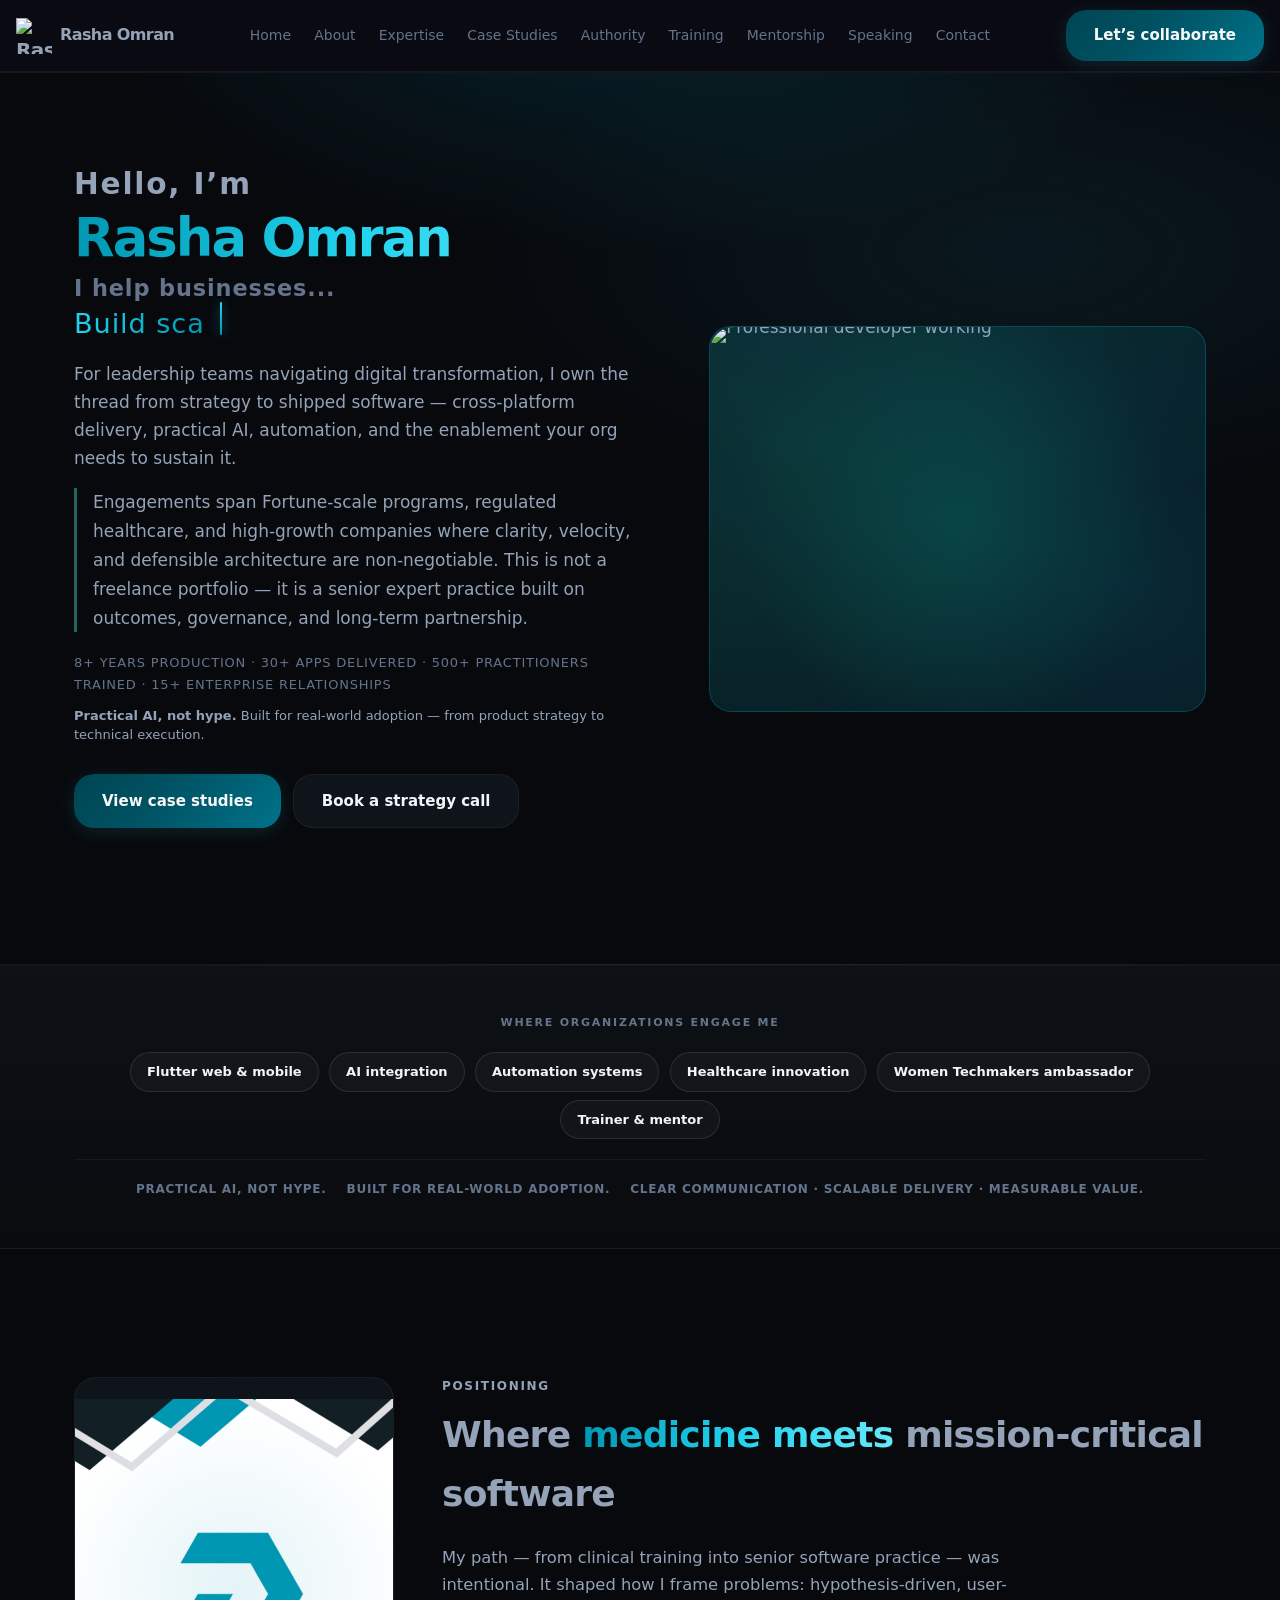
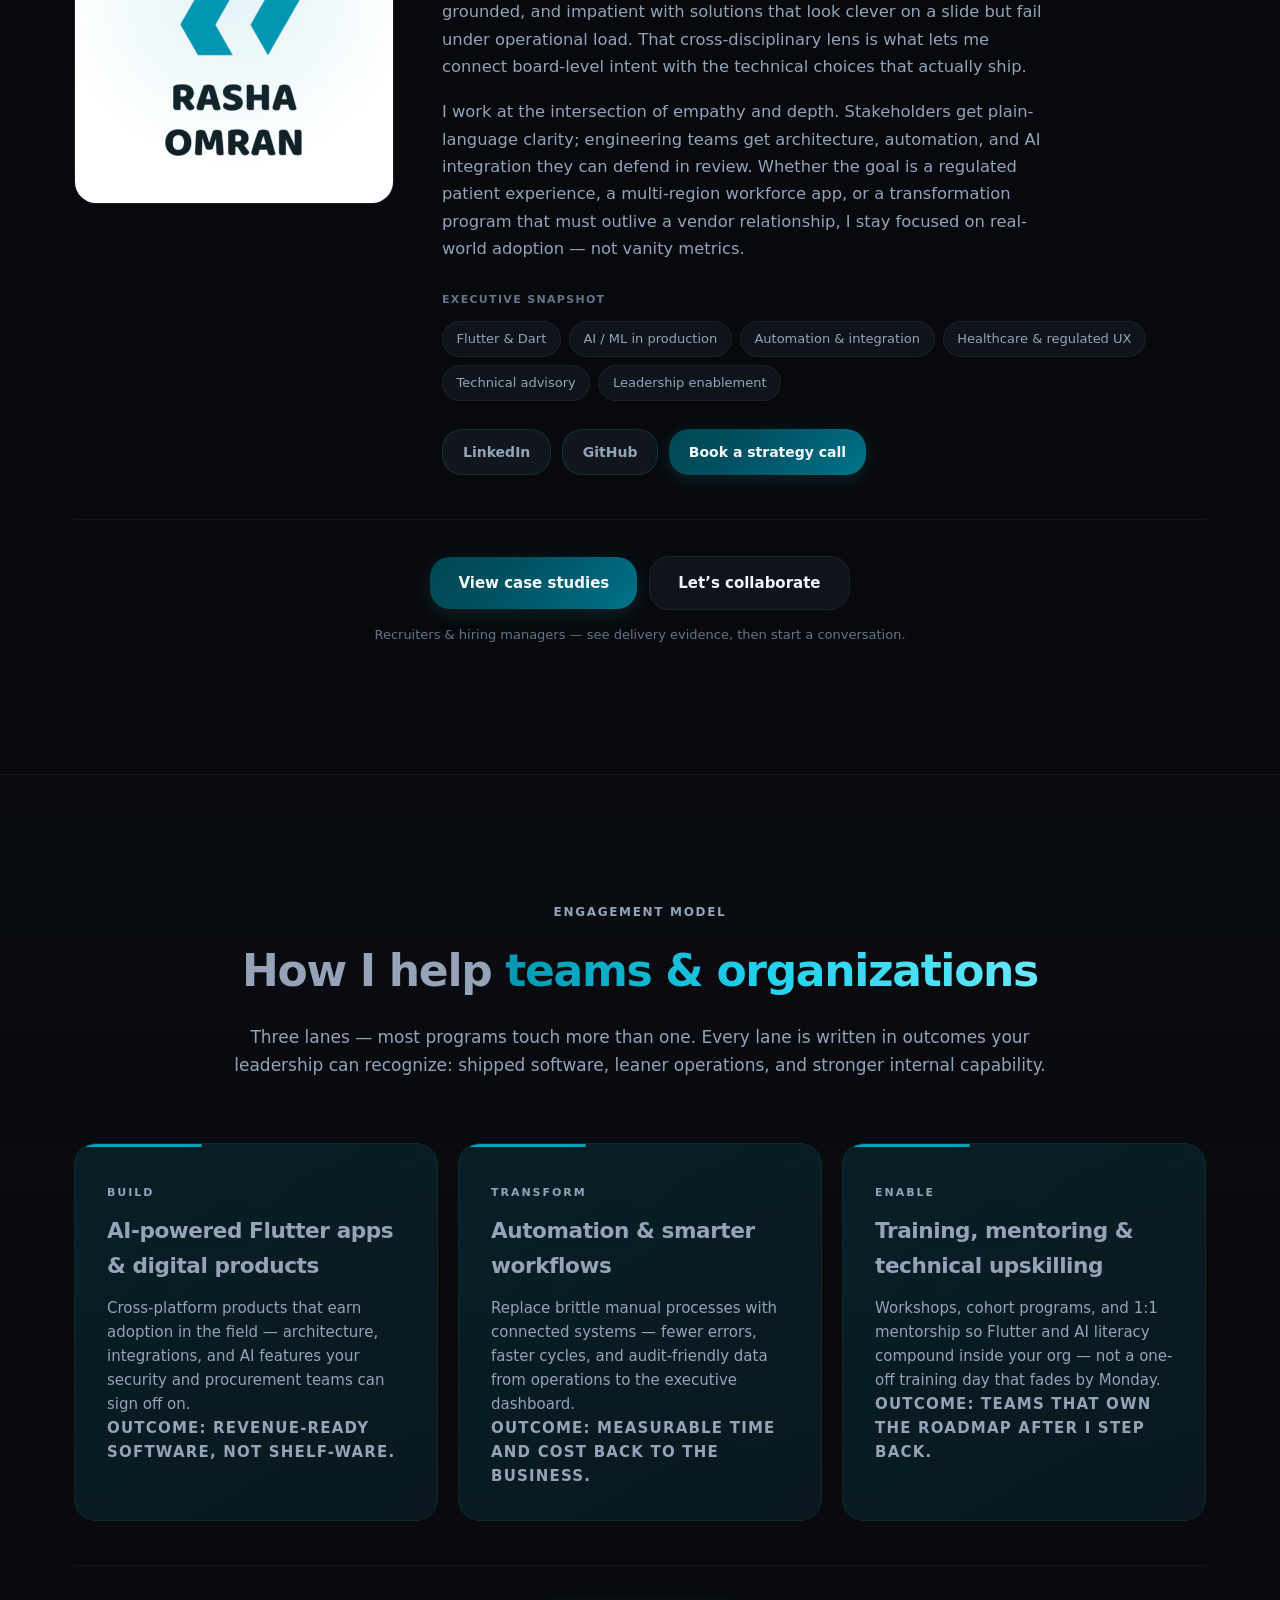
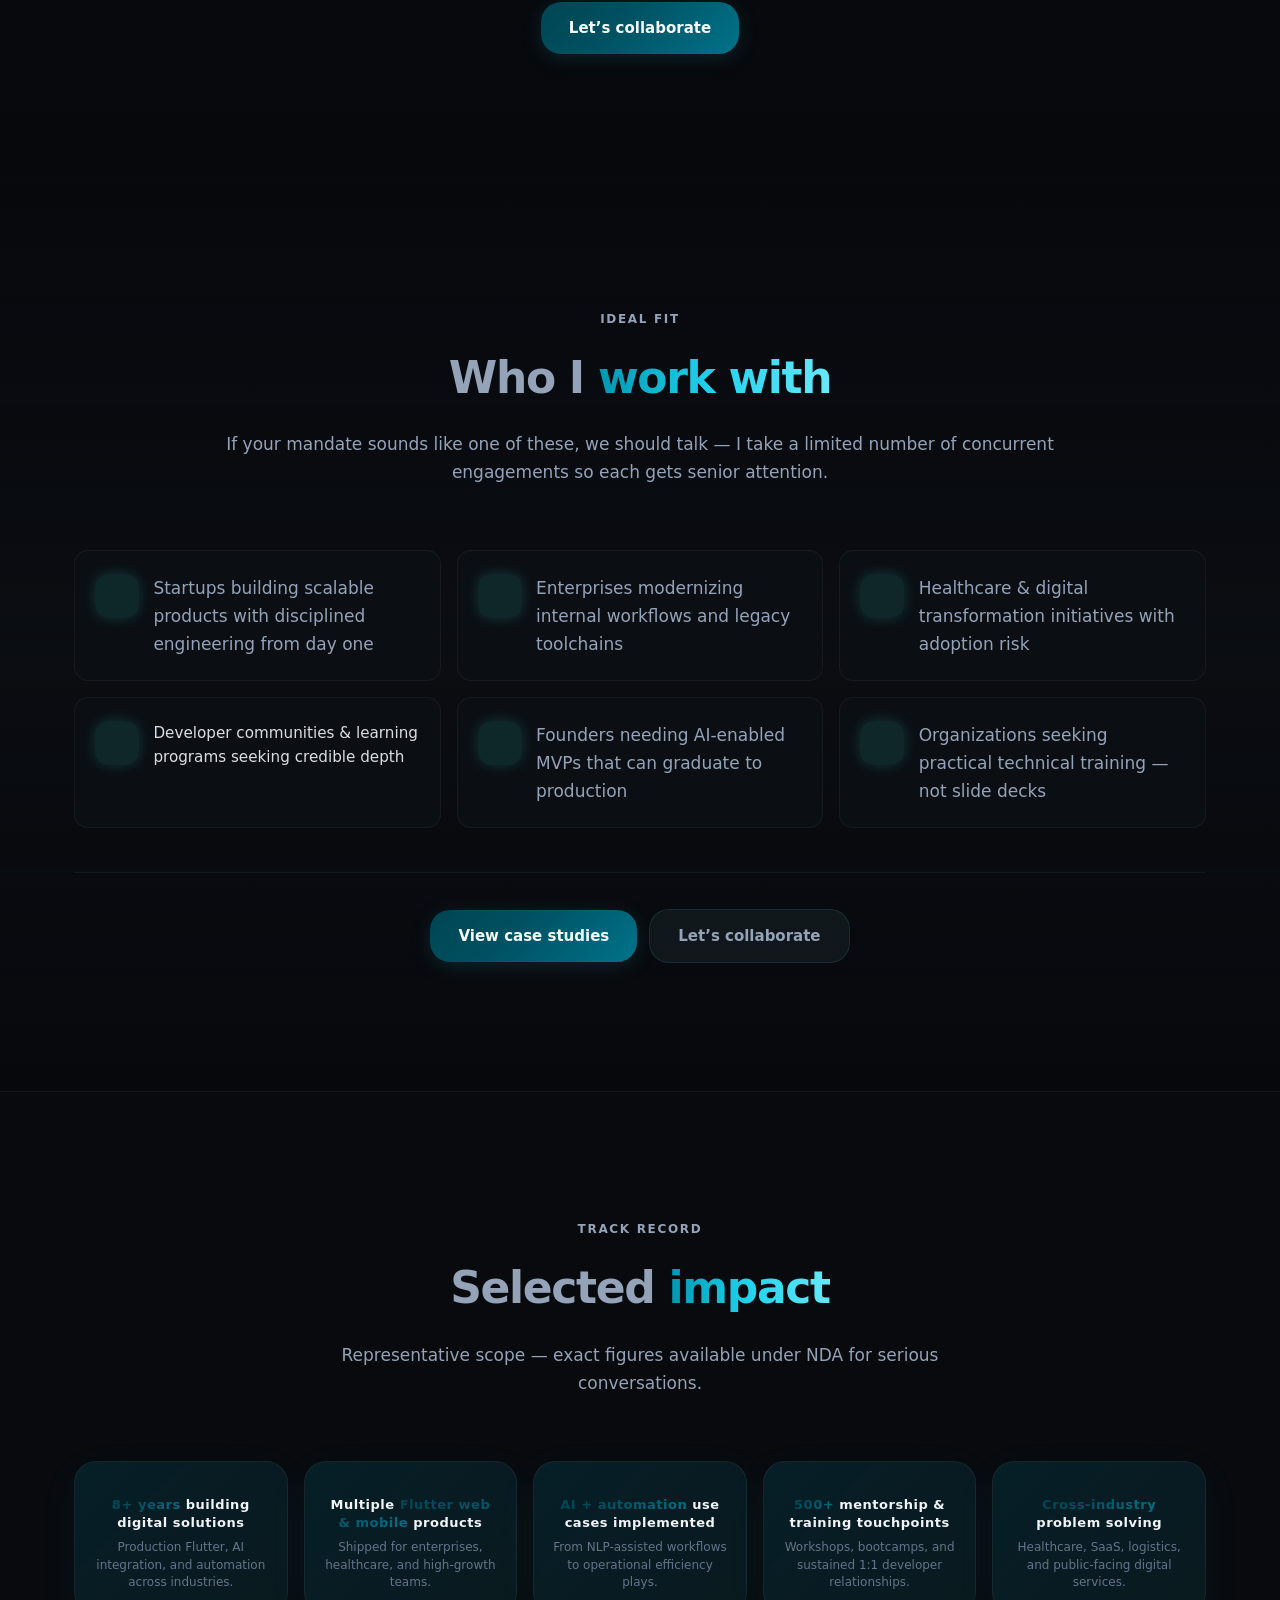
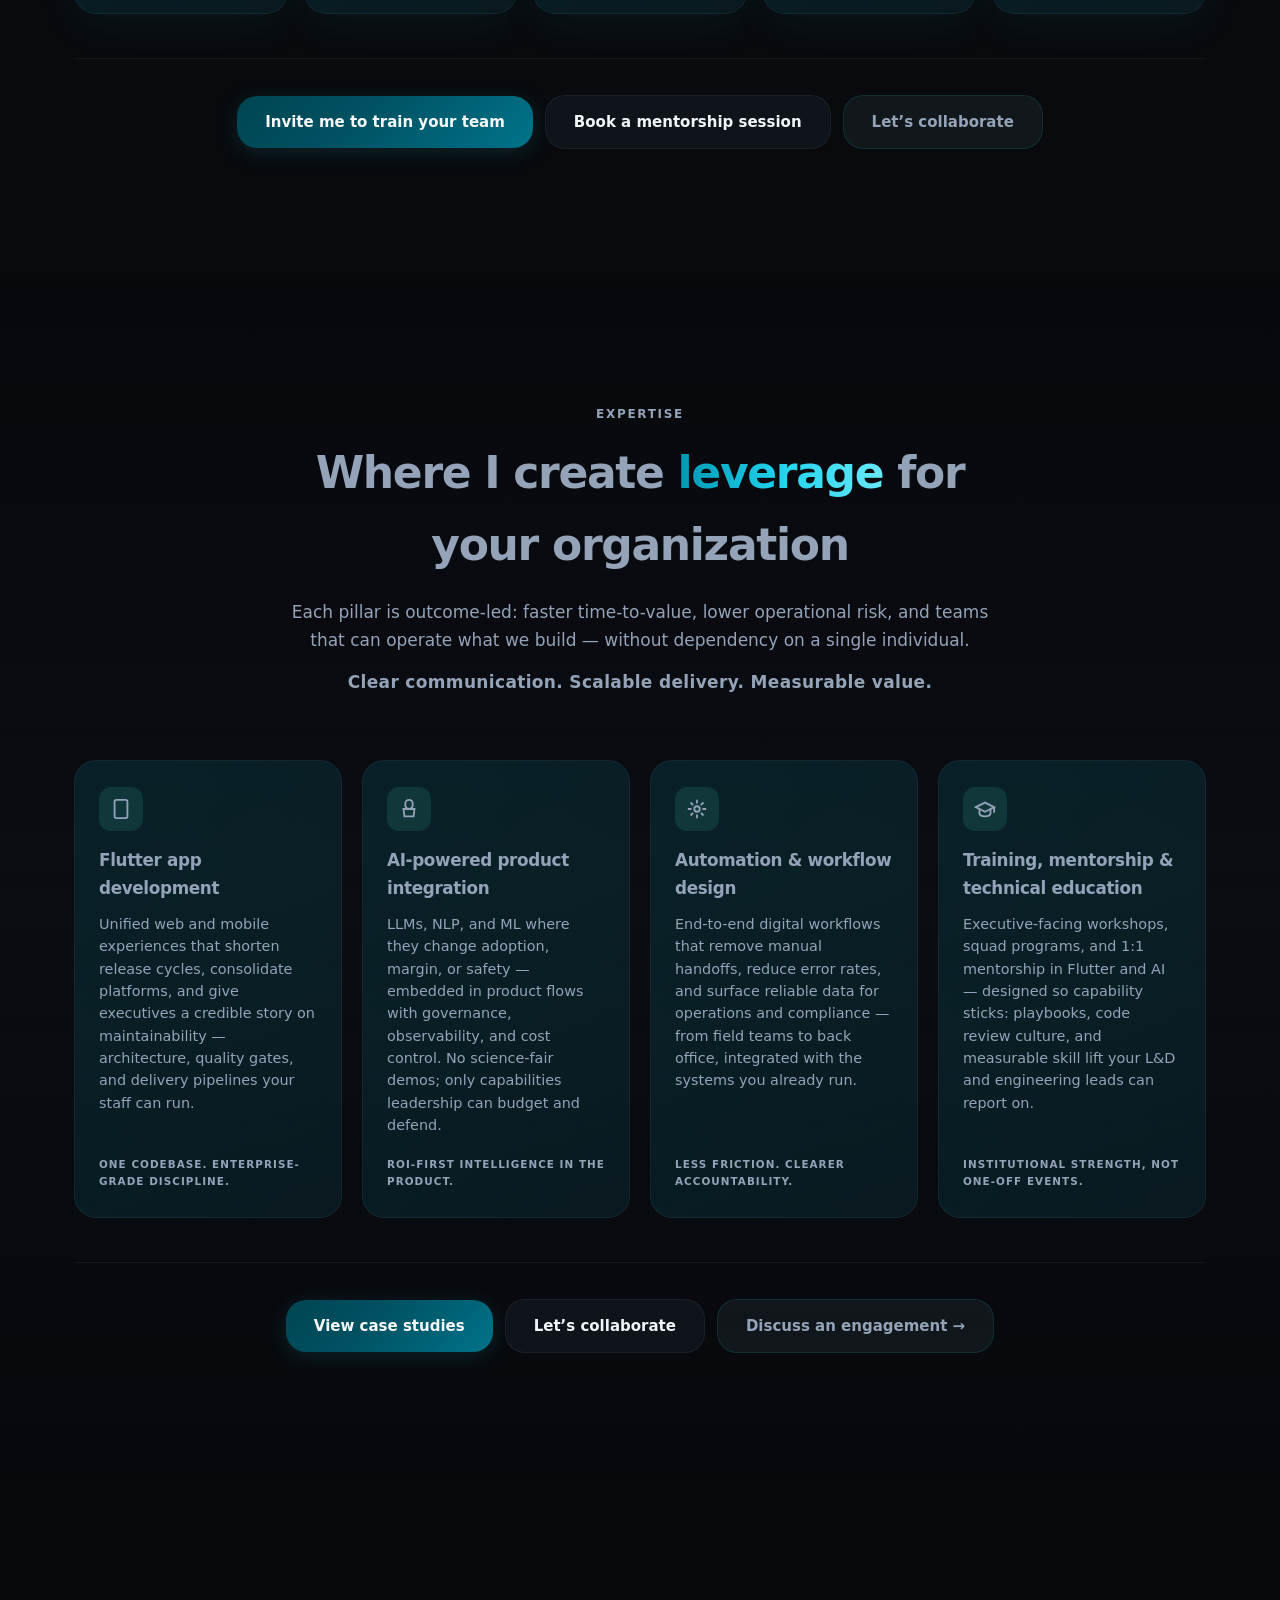
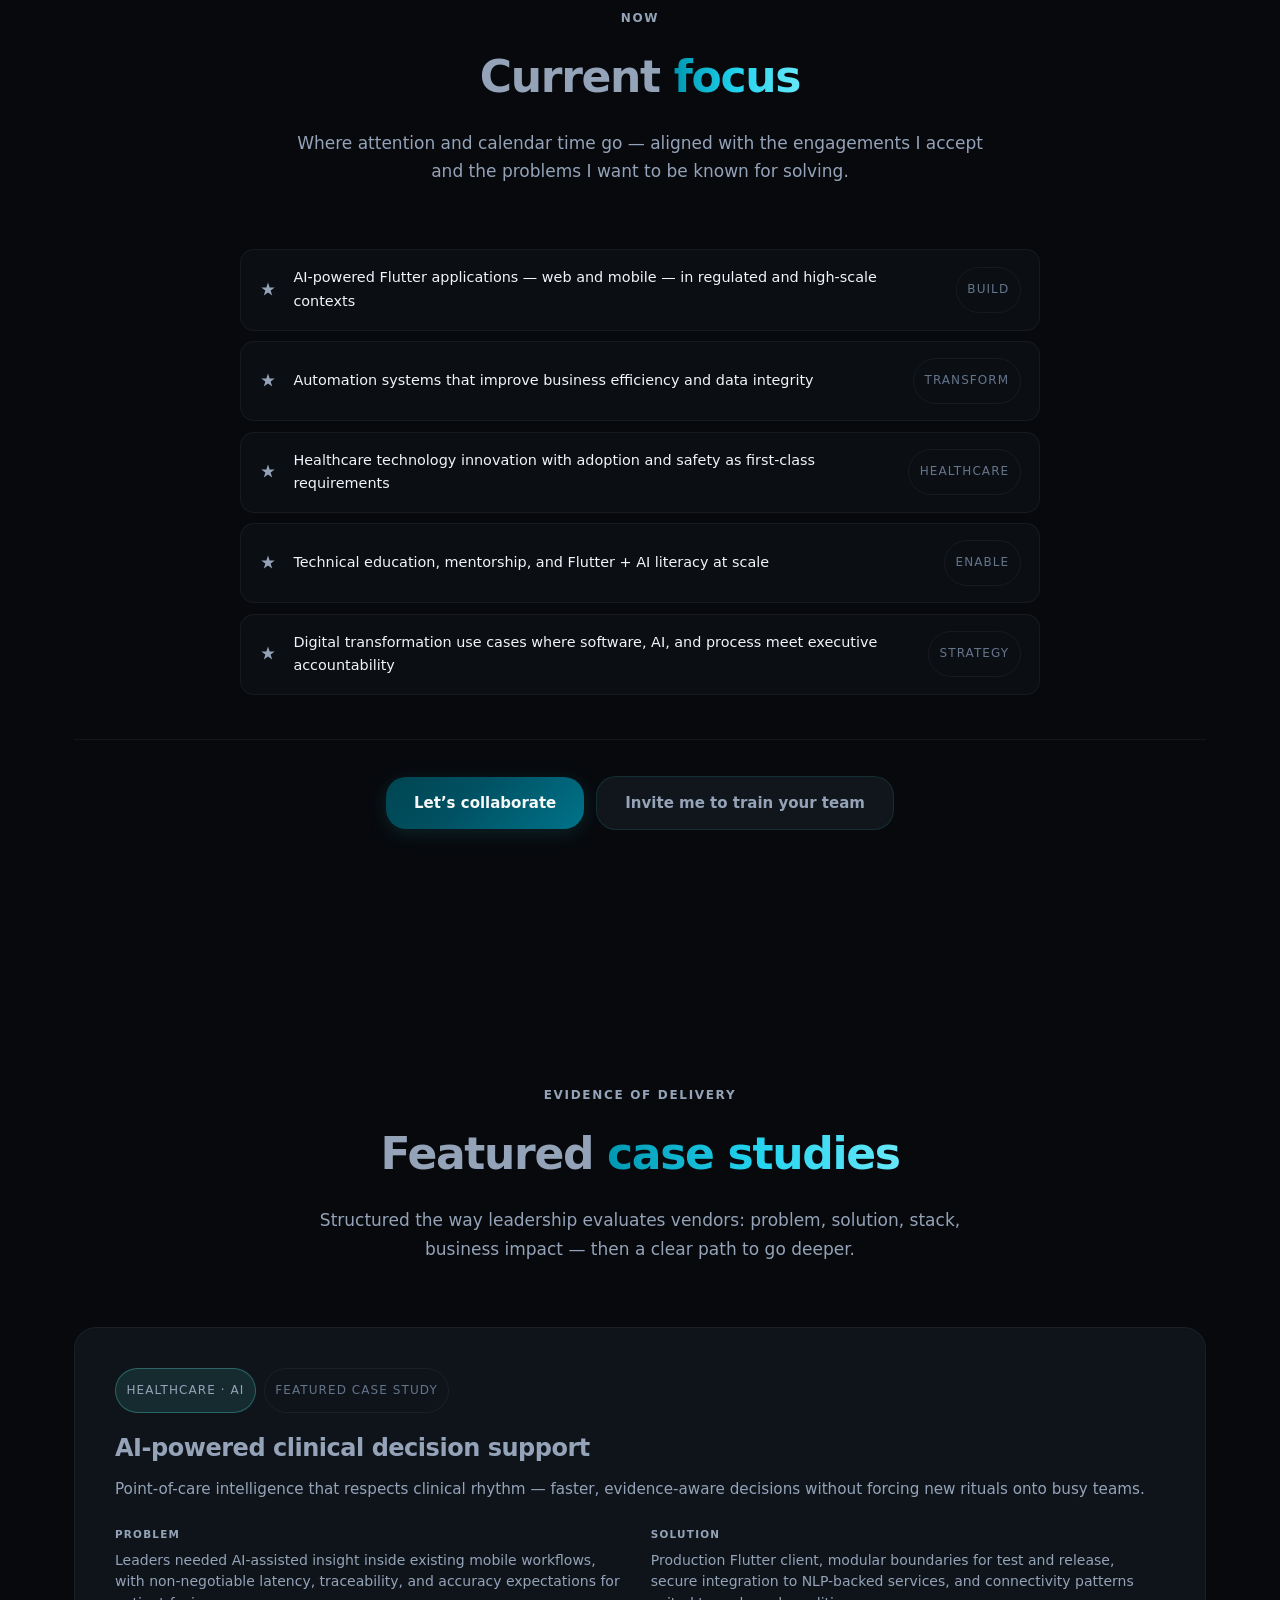
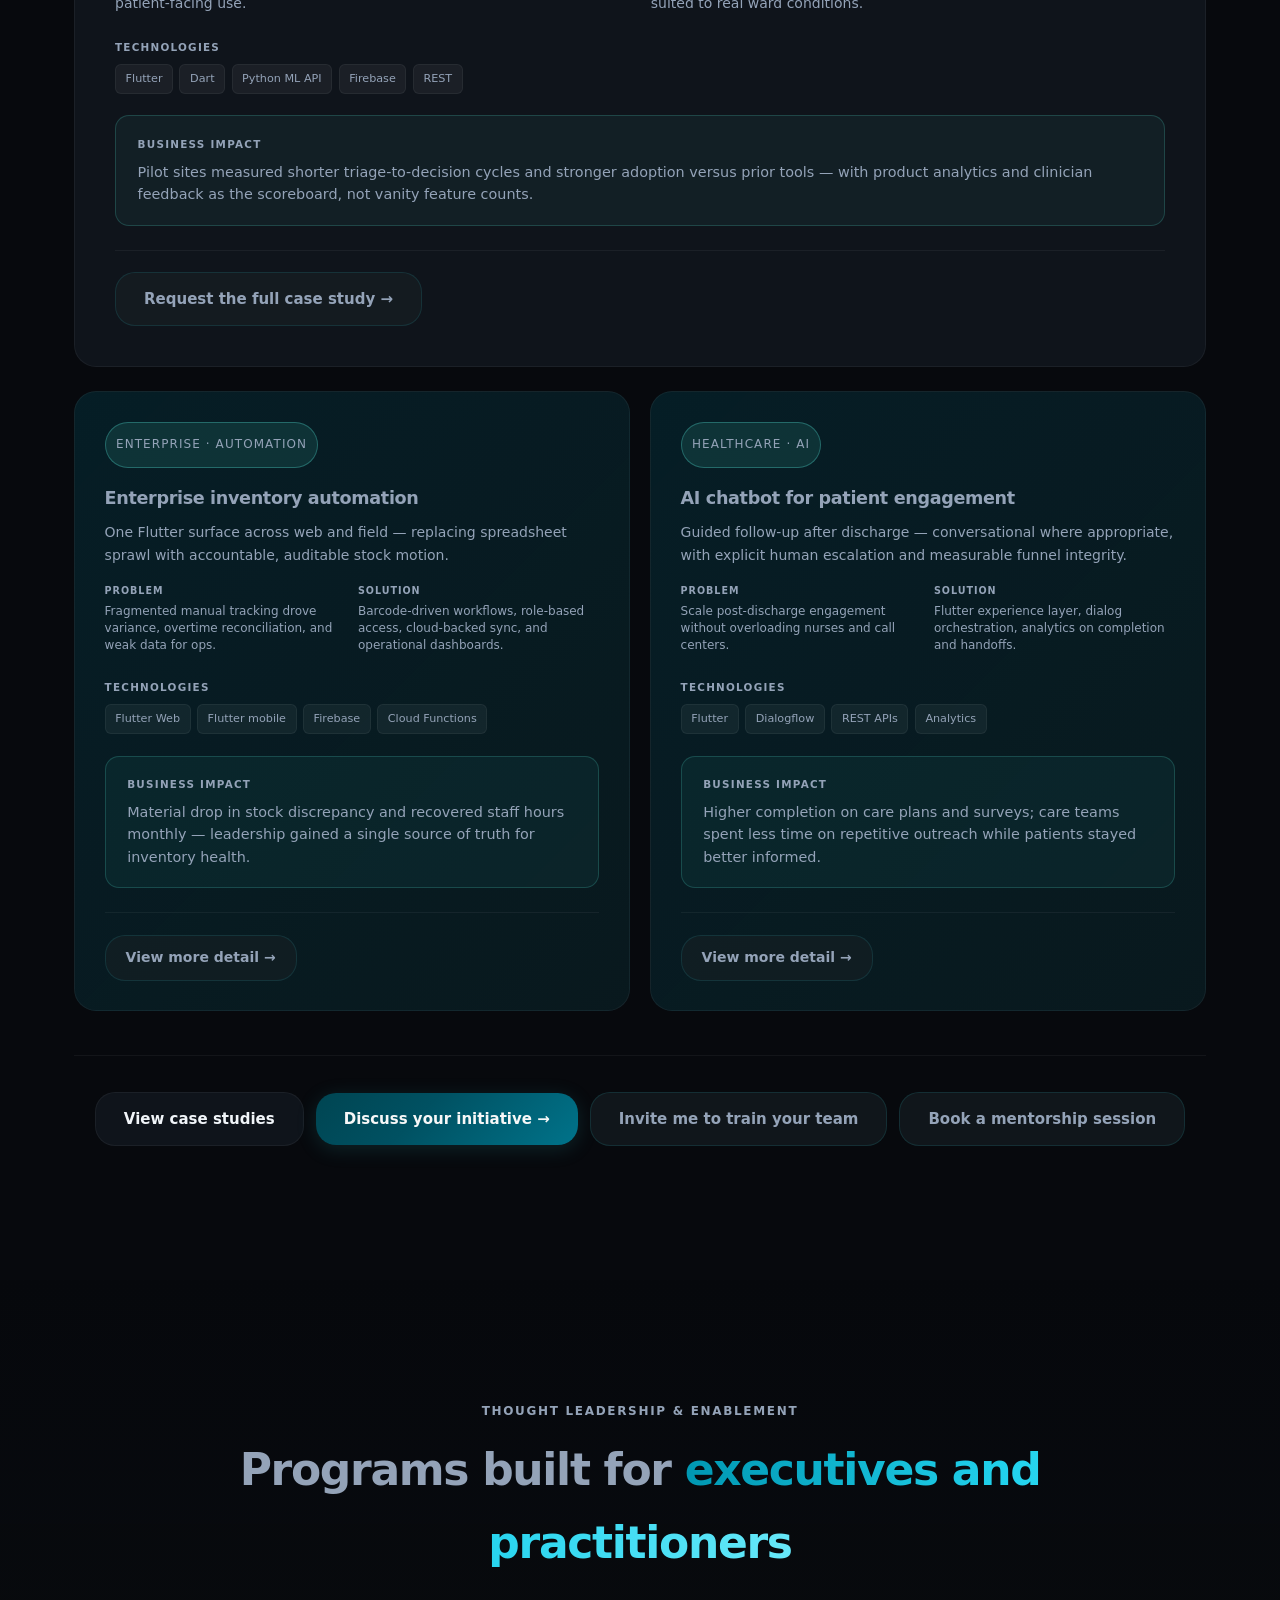
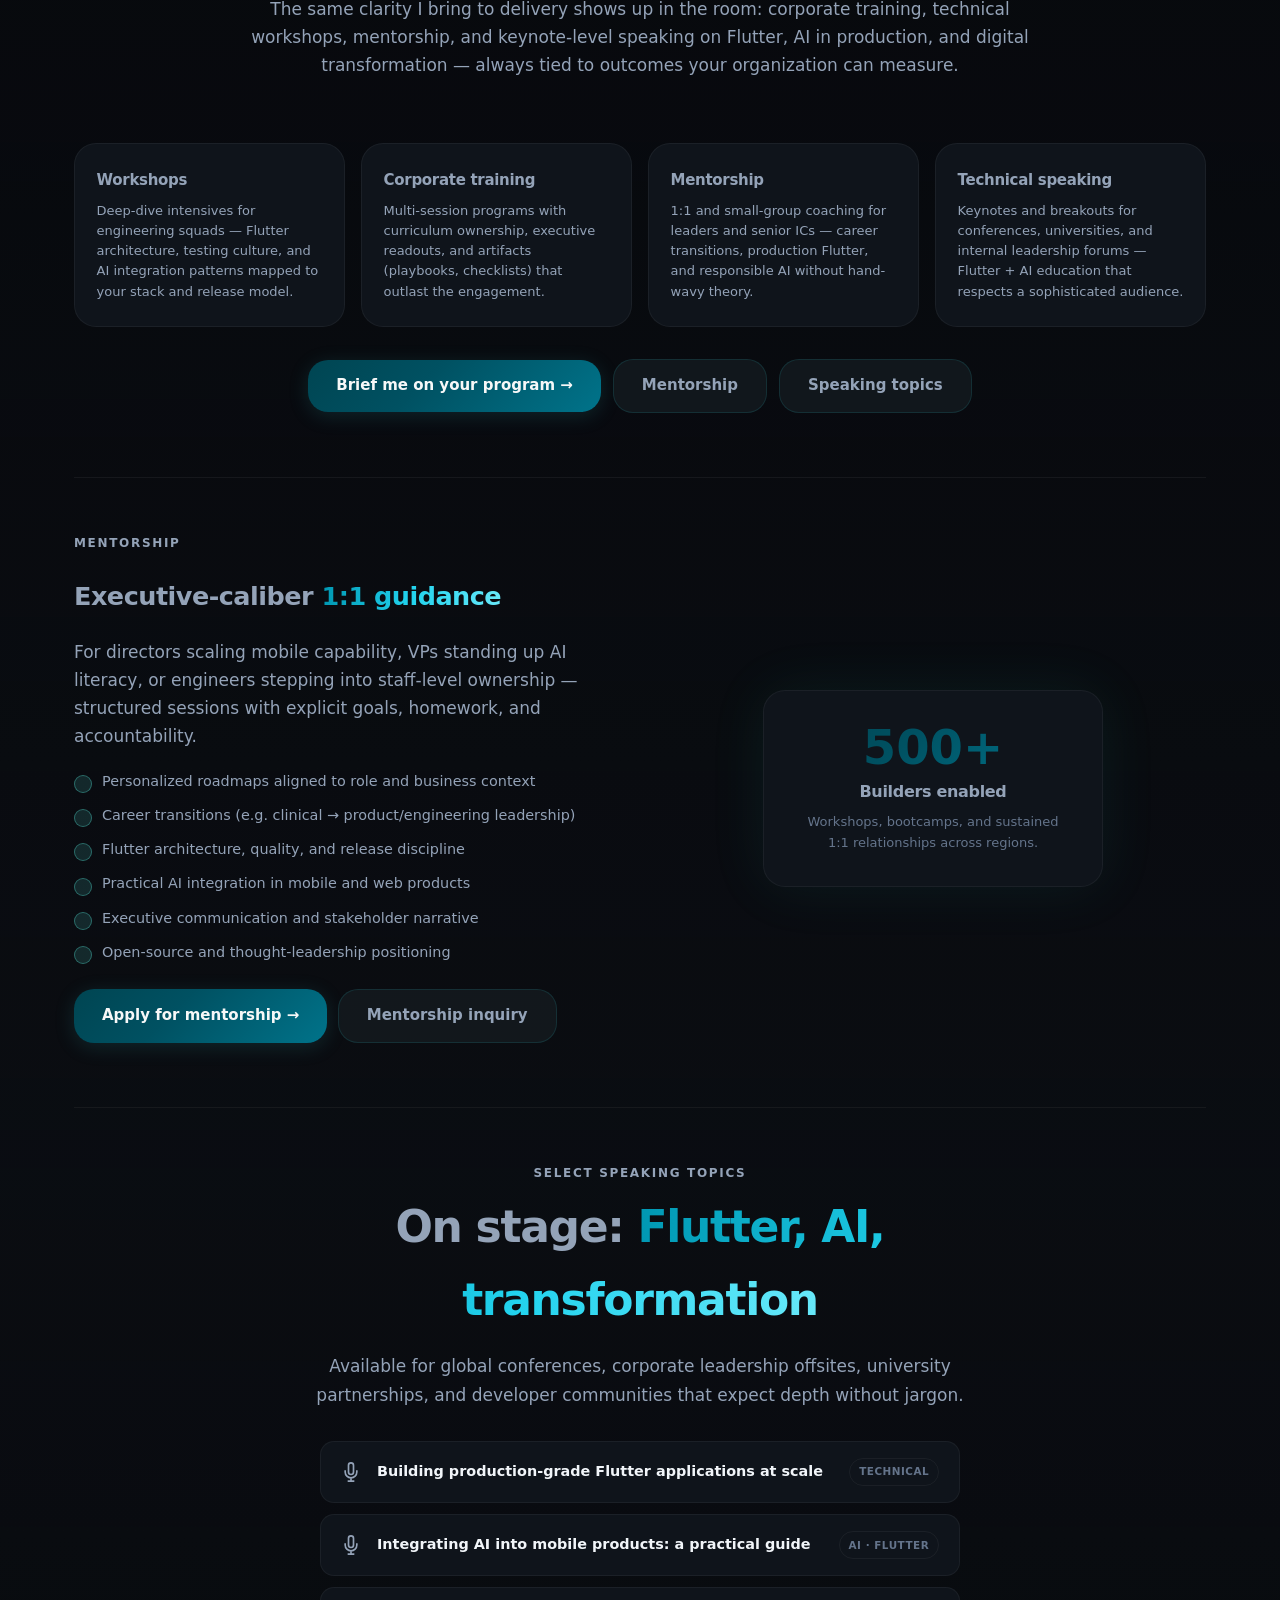
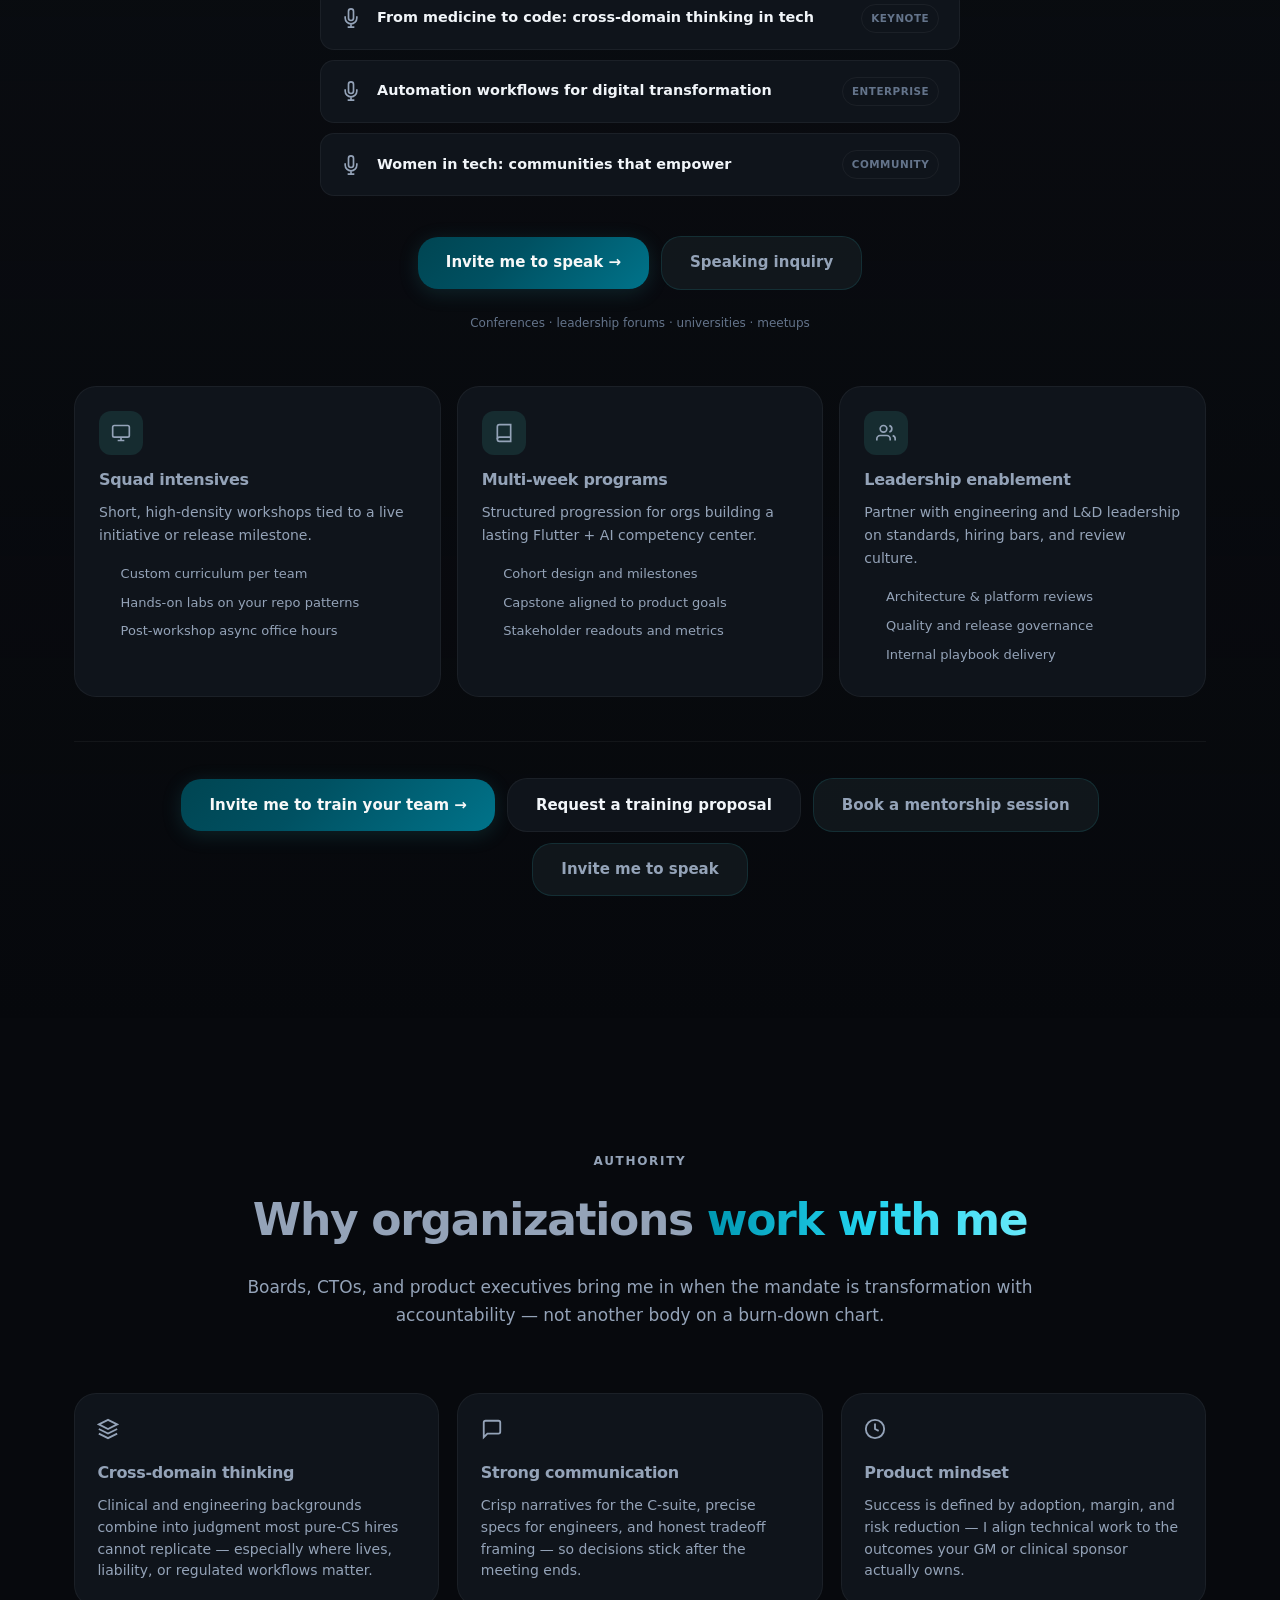
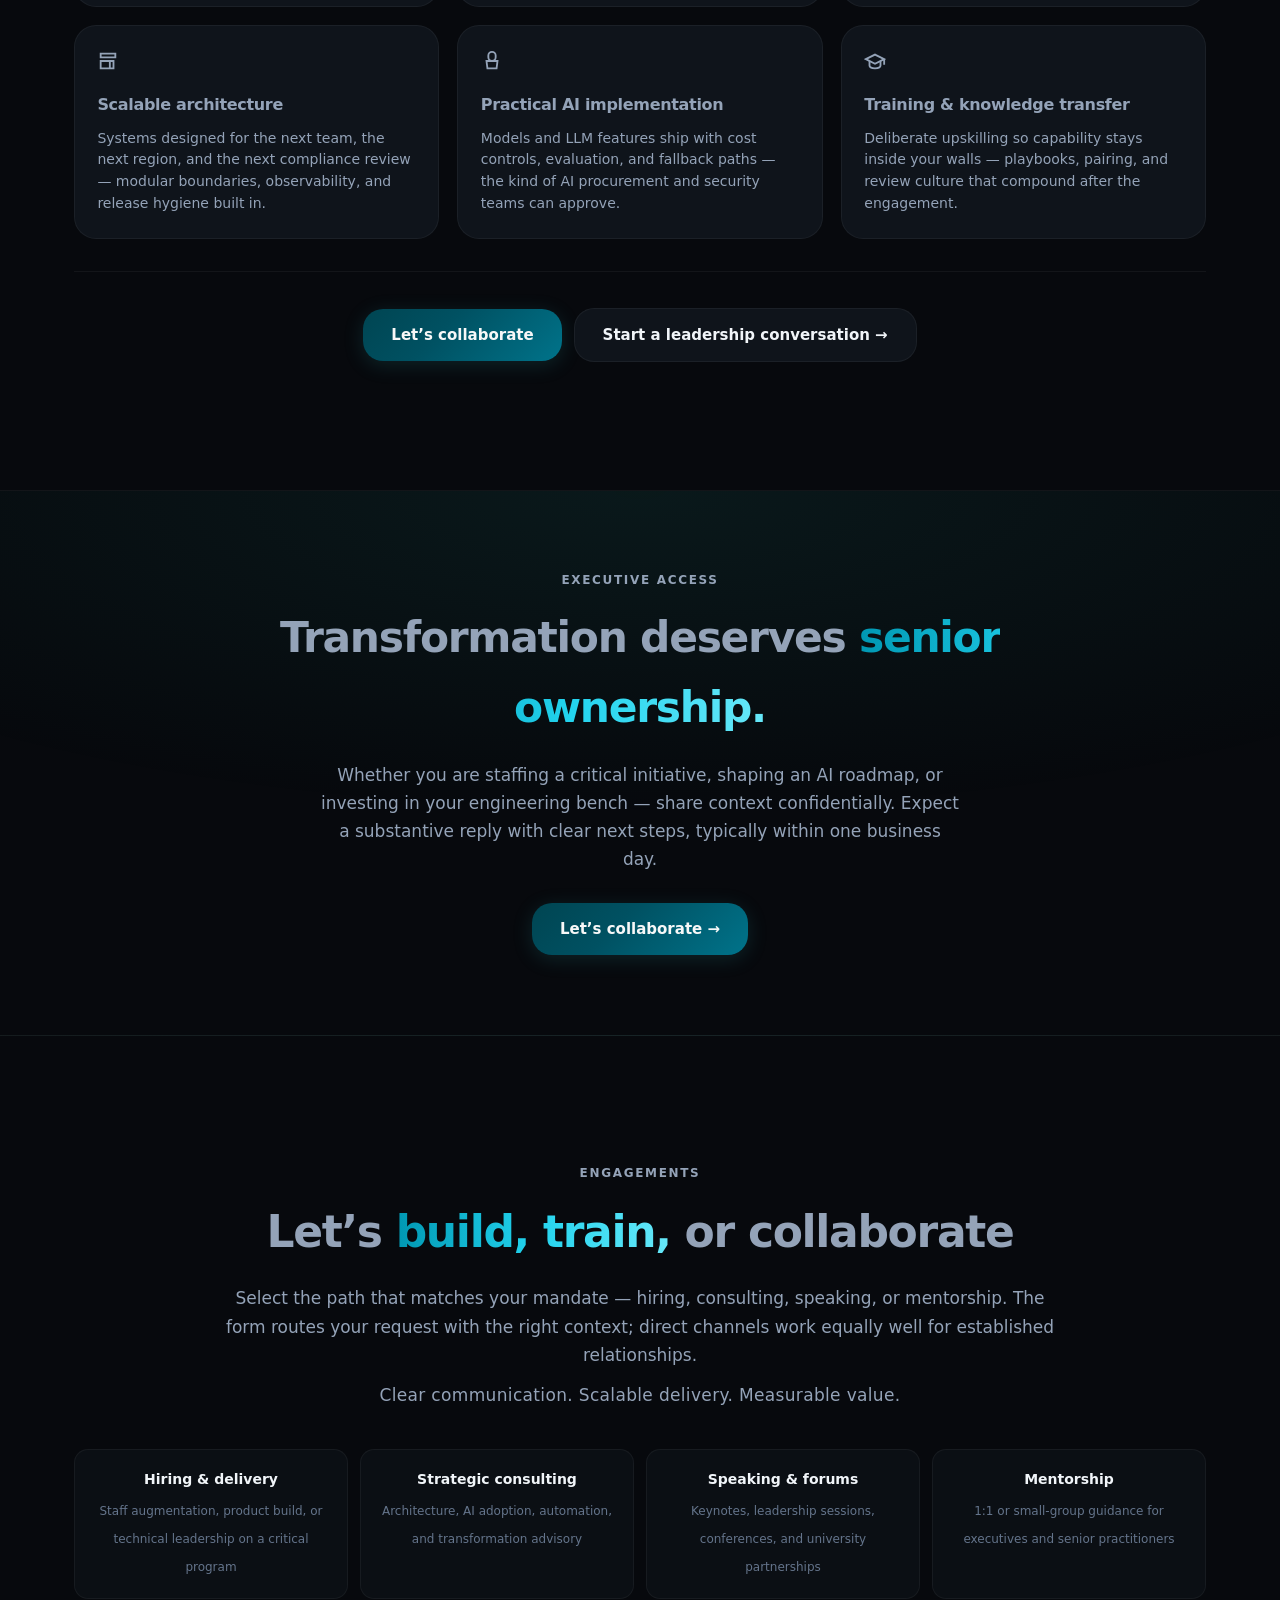
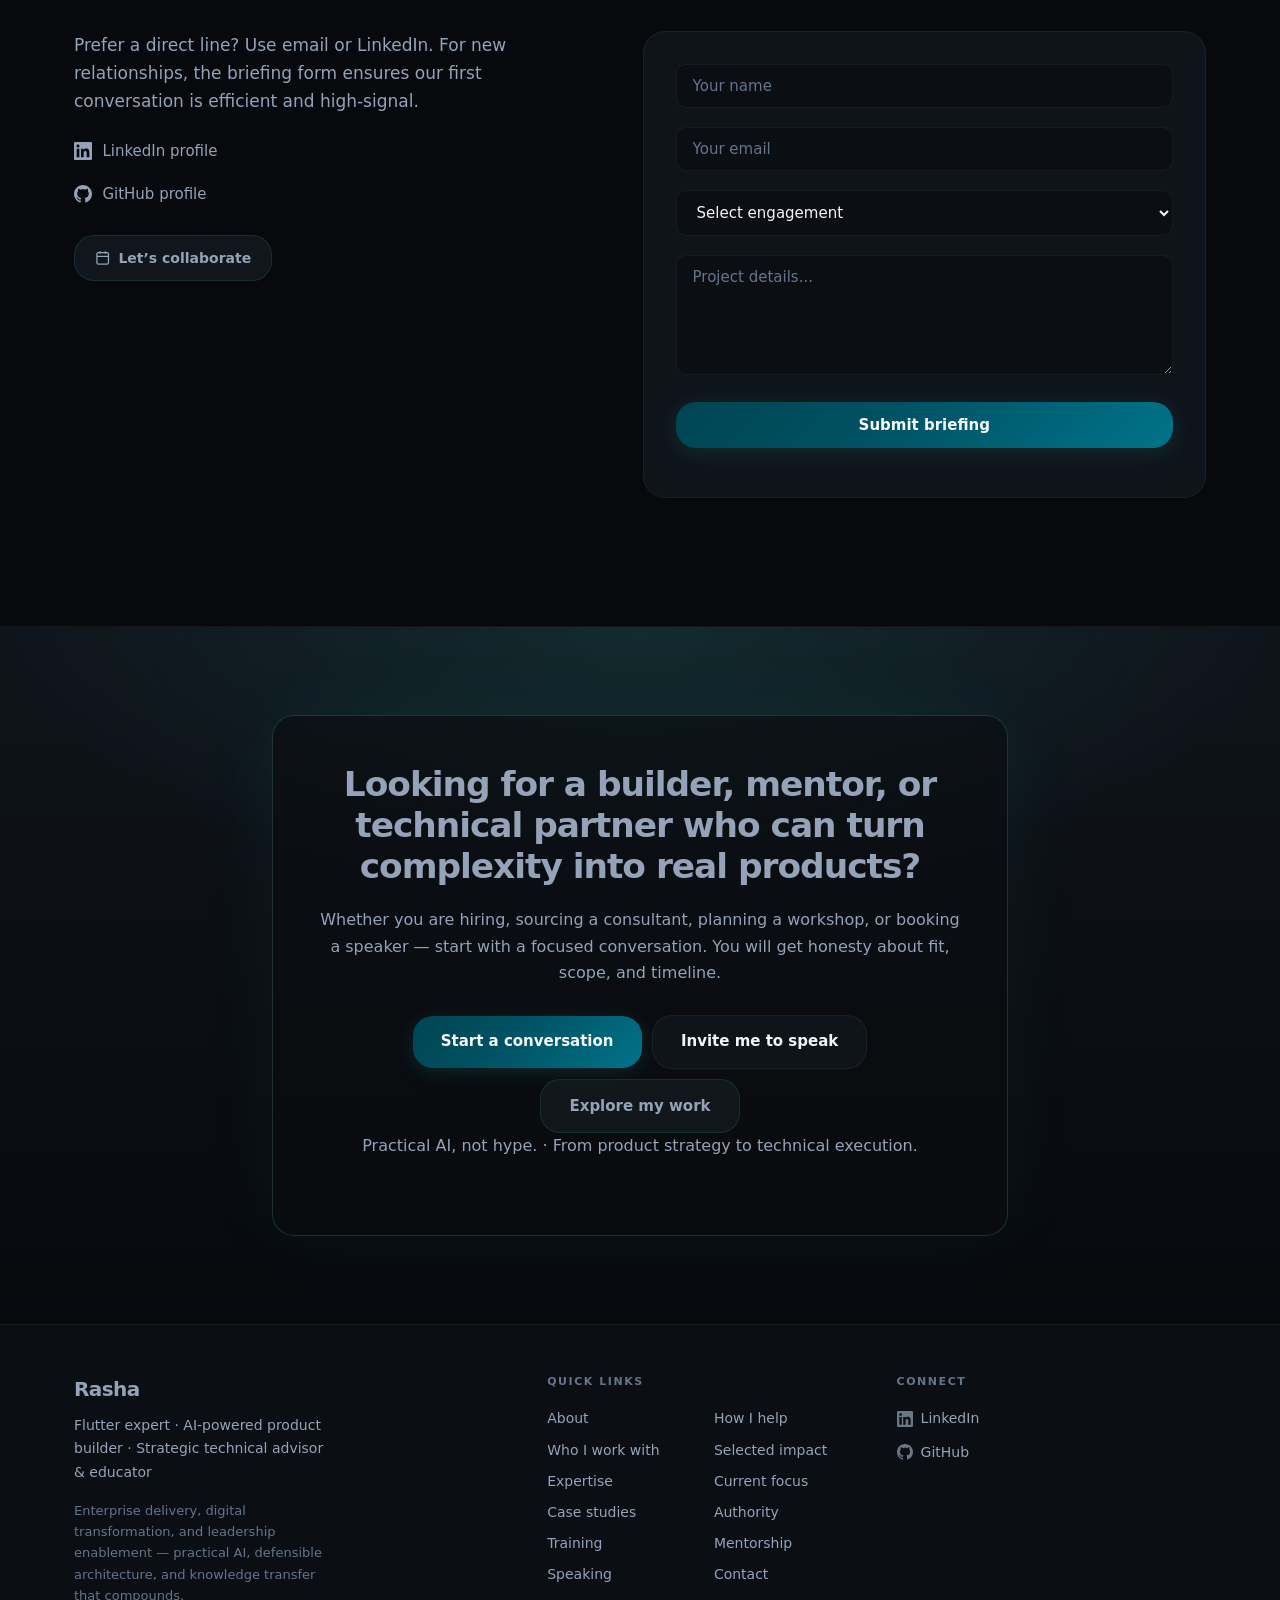
==== commit bdaf0648: "Update OG meta" ====
--- a/index.html
+++ b/index.html
@@ -7,7 +7,23 @@
       name="description"
       content="Rasha — Flutter expert, AI-powered product builder, and executive technical advisor. Enterprise delivery, digital transformation, training, and thought leadership."
     />
-    <title>Rasha — Flutter Expert, AI Product Builder &amp; Strategic Technical Advisor</title>
+  <!-- Primary Meta -->
+<title>Rasha Omran | Flutter & AI Engineer</title>
+<meta name="description" content="I build Flutter platforms and AI-driven products that survive enterprise reality." />
+
+<!-- Open Graph (Facebook / WhatsApp / LinkedIn) -->
+<meta property="og:type" content="website" />
+<meta property="og:title" content="Rasha Omran | Flutter & AI Engineer" />
+<meta property="og:description" content="I build scalable Flutter apps and AI-driven systems for real-world production." />
+<meta property="og:image" content="https://rashaomran.github.io/rashaomran/assets/og-image.png" />
+<meta property="og:url" content="https://rashaomran.github.io" />
+
+<!-- Twitter Card -->
+<meta name="twitter:card" content="summary_large_image" />
+<meta name="twitter:title" content="Rasha Omran | Flutter & AI Engineer" />
+<meta name="twitter:description" content="Building production-ready Flutter & AI systems." />
+<meta name="twitter:image" content="https://rashaomran.github.io/rashaomran/assets/og-image.png" />
+
     <link rel="preconnect" href="https://fonts.googleapis.com" />
     <link rel="preconnect" href="https://fonts.gstatic.com" crossorigin />
    <!--  <link href="https://fonts.googleapis.com/css2?family=Inter:wght@400;500;600;700;800&family=Space+Grotesk:wght@500;600;700&display=swap" rel="stylesheet">
@@ -1068,7 +1084,7 @@
                 ensures our first conversation is efficient and high-signal.
               </p>
               <ul class="contact-links">
-                <li>
+               <!--  <li>
                   <a href="mailto:hello@rasha.dev">
                     <svg width="18" height="18" viewBox="0 0 24 24" fill="none" stroke="currentColor" stroke-width="2">
                       <path d="M4 4h16c1.1 0 2 .9 2 2v12c0 1.1-.9 2-2 2H4c-1.1 0-2-.9-2-2V6c0-1.1.9-2 2-2z" />
@@ -1076,7 +1092,7 @@
                     </svg>
                     hello@rasha.dev
                   </a>
-                </li>
+                </li> -->
                 <li>
                   <a href="https://www.linkedin.com/in/dr-rasha-omran/" rel="noopener noreferrer" target="_blank">
                     <svg width="18" height="18" viewBox="0 0 24 24" fill="currentColor">
@@ -1097,7 +1113,7 @@
                     GitHub profile
                   </a>
                 </li>
-                <li>
+               <!--  <li>
                   <a href="https://wa.me/" rel="noopener noreferrer" target="_blank">
                     <svg width="18" height="18" viewBox="0 0 24 24" fill="none" stroke="currentColor" stroke-width="2">
                       <path
@@ -1106,7 +1122,7 @@
                     </svg>
                     WhatsApp
                   </a>
-                </li>
+                </li> -->
               </ul>
               <div style="display: flex; flex-wrap: wrap; gap: 0.65rem">
                <!--  <a href="#" class="btn btn-ghost">
@@ -1250,7 +1266,7 @@
               </svg>
               GitHub
             </a>
-            <a href="mailto:hello@rasha.dev">
+          <!--   <a href="mailto:hello@rasha.dev">
               <svg width="16" height="16" viewBox="0 0 24 24" fill="none" stroke="currentColor" stroke-width="2" aria-hidden="true">
                 <path d="M4 4h16c1.1 0 2 .9 2 2v12c0 1.1-.9 2-2 2H4c-1.1 0-2-.9-2-2V6c0-1.1.9-2 2-2z" />
                 <path d="M22 6l-10 7L2 6" />
@@ -1264,7 +1280,7 @@
                 />
               </svg>
               WhatsApp
-            </a>
+            </a> -->
           </div>
         </div>
       </div>
@@ -1279,7 +1295,7 @@
         e.preventDefault();
         var status = document.getElementById("form-status");
         status.textContent =
-          "Thanks — this demo form does not send mail yet. Please use hello@rasha.dev or LinkedIn for a fast response.";
+          "Thanks — this demo form does not send mail yet. Please use  LinkedIn for a fast response.";
         status.style.color = "var(--teal)";
       });
     </script>
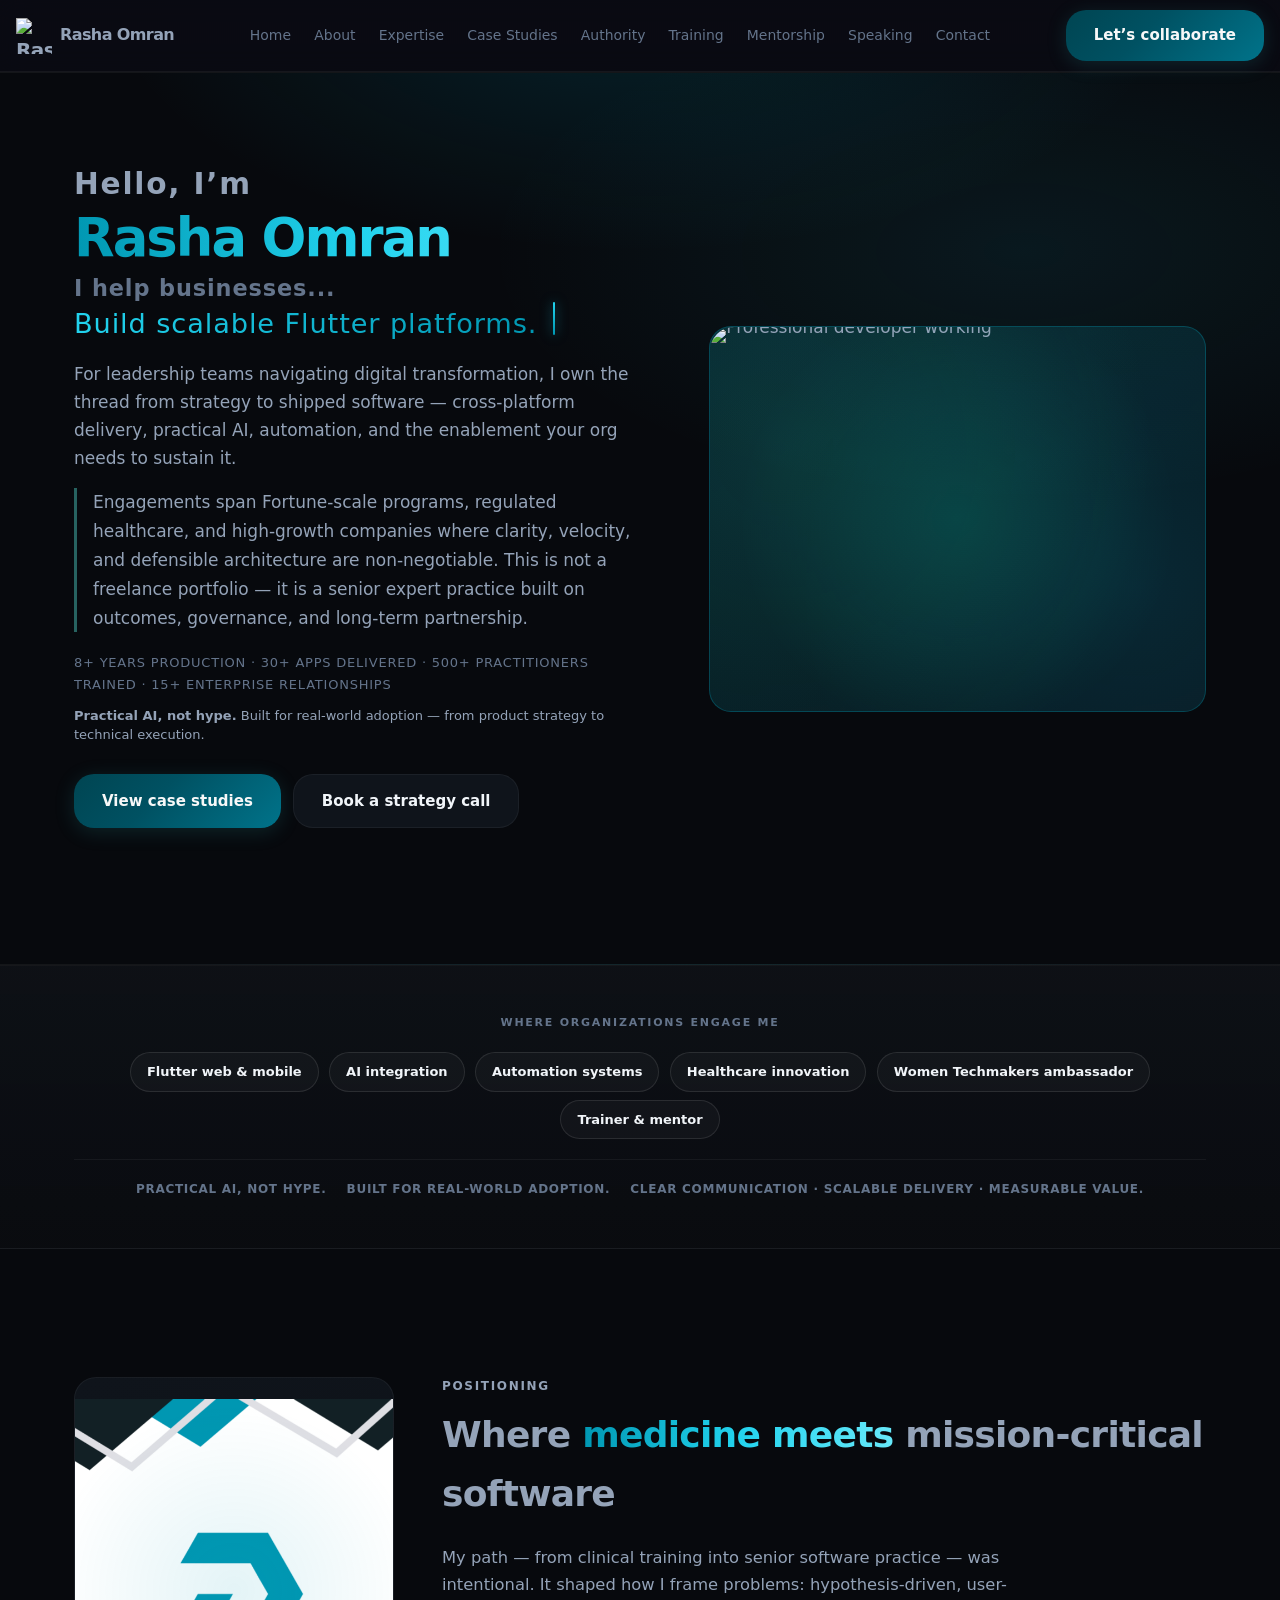
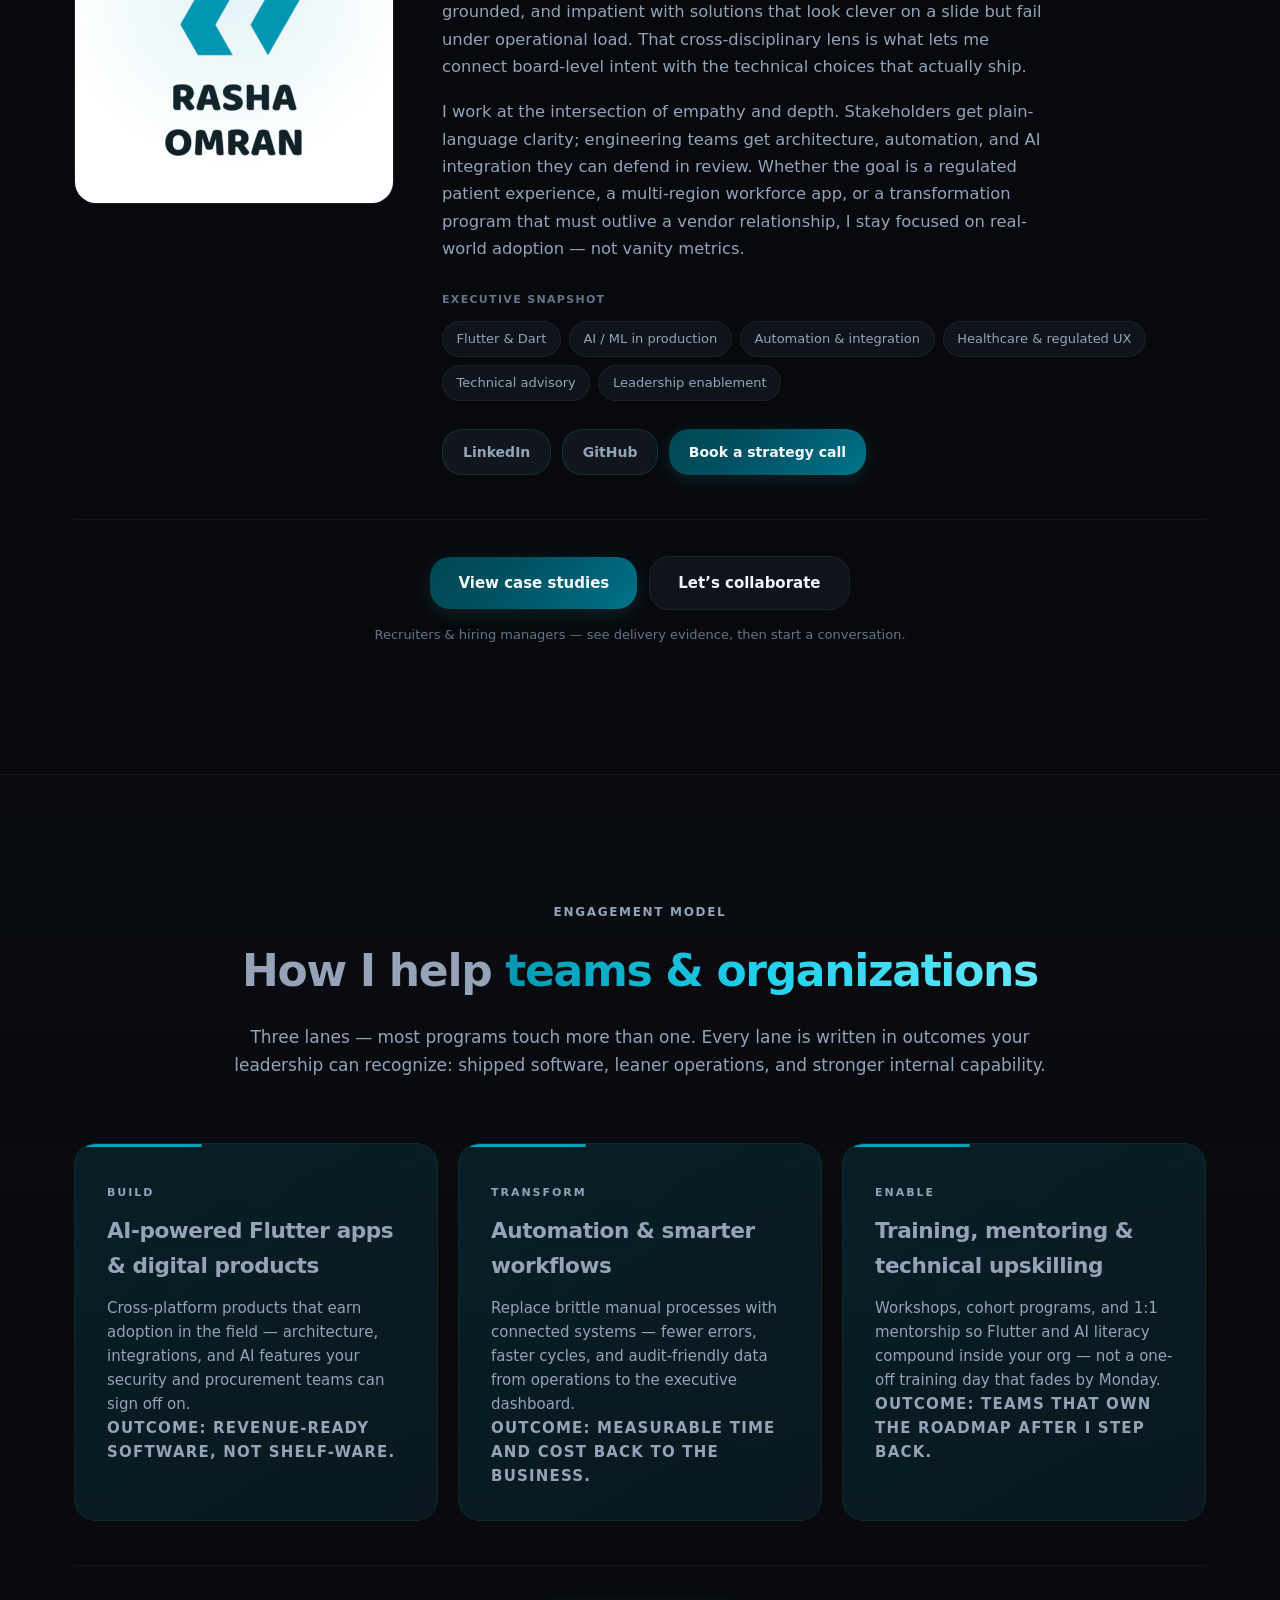
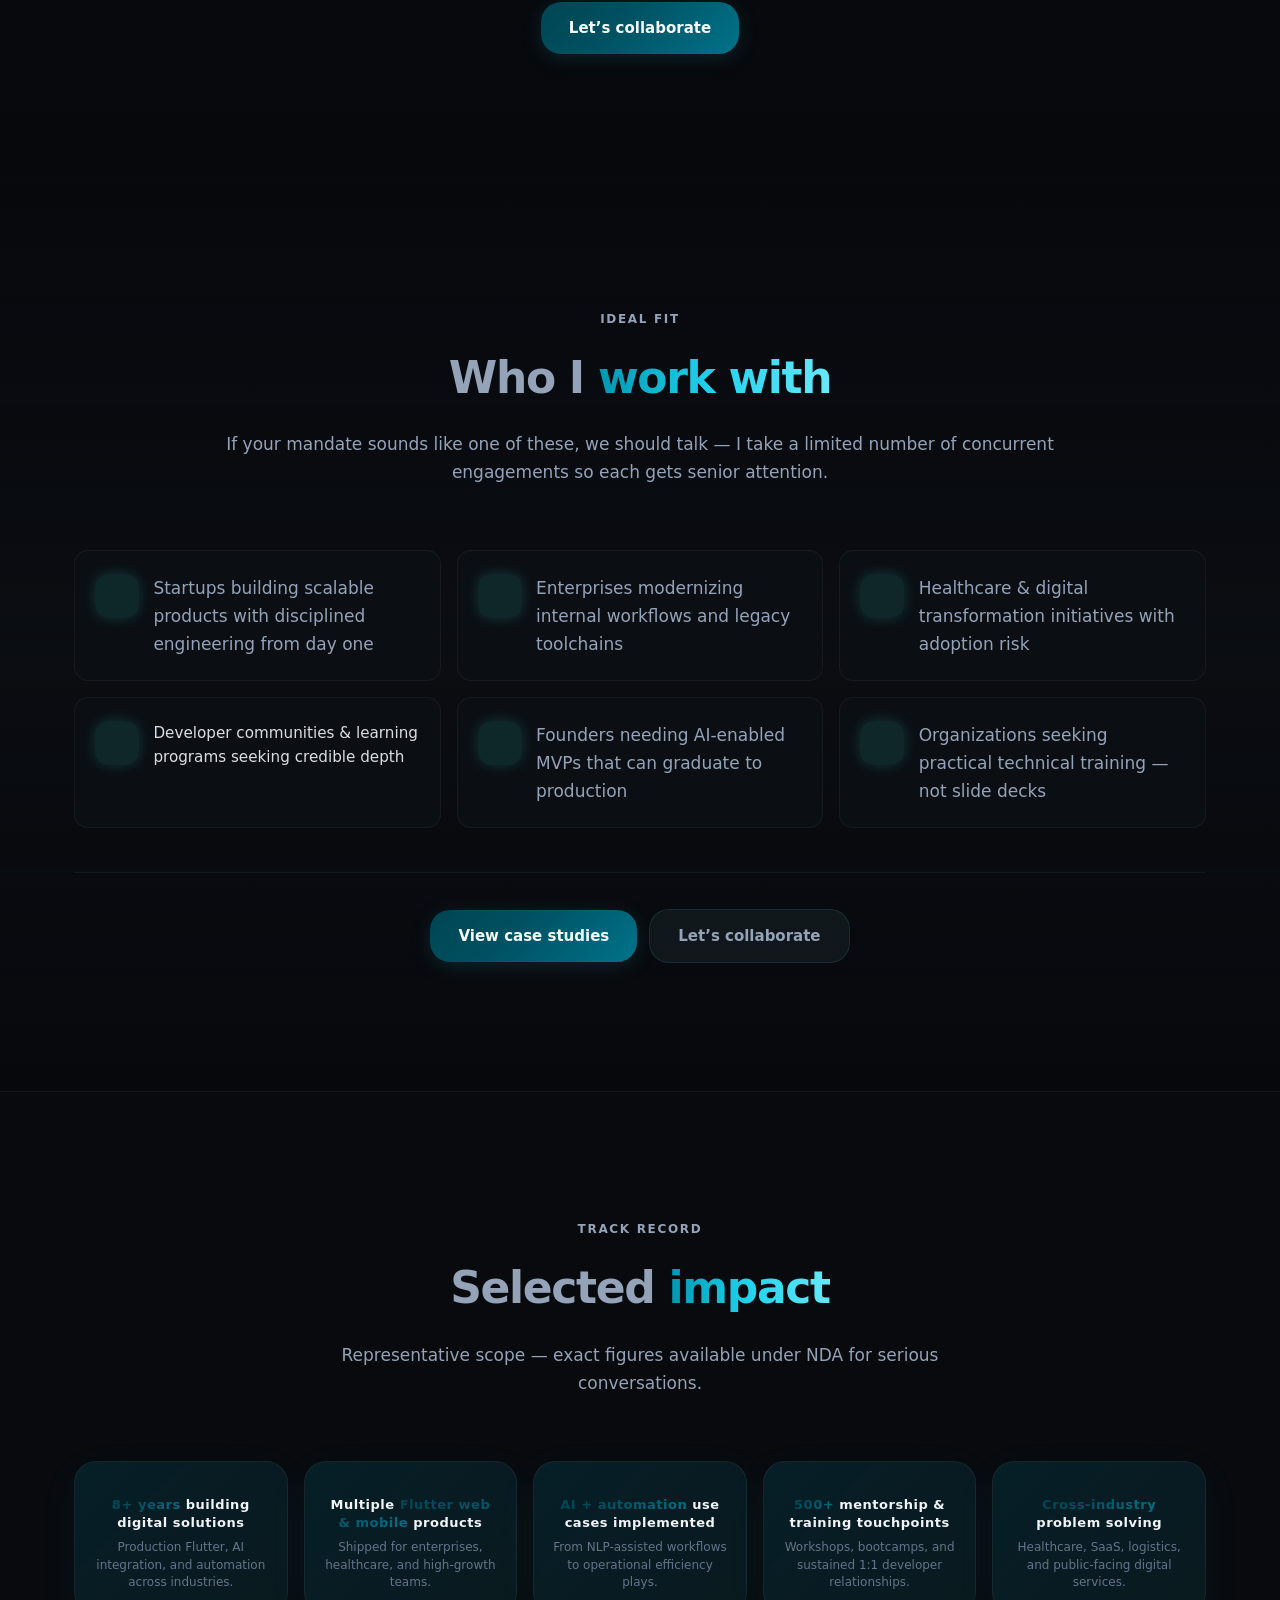
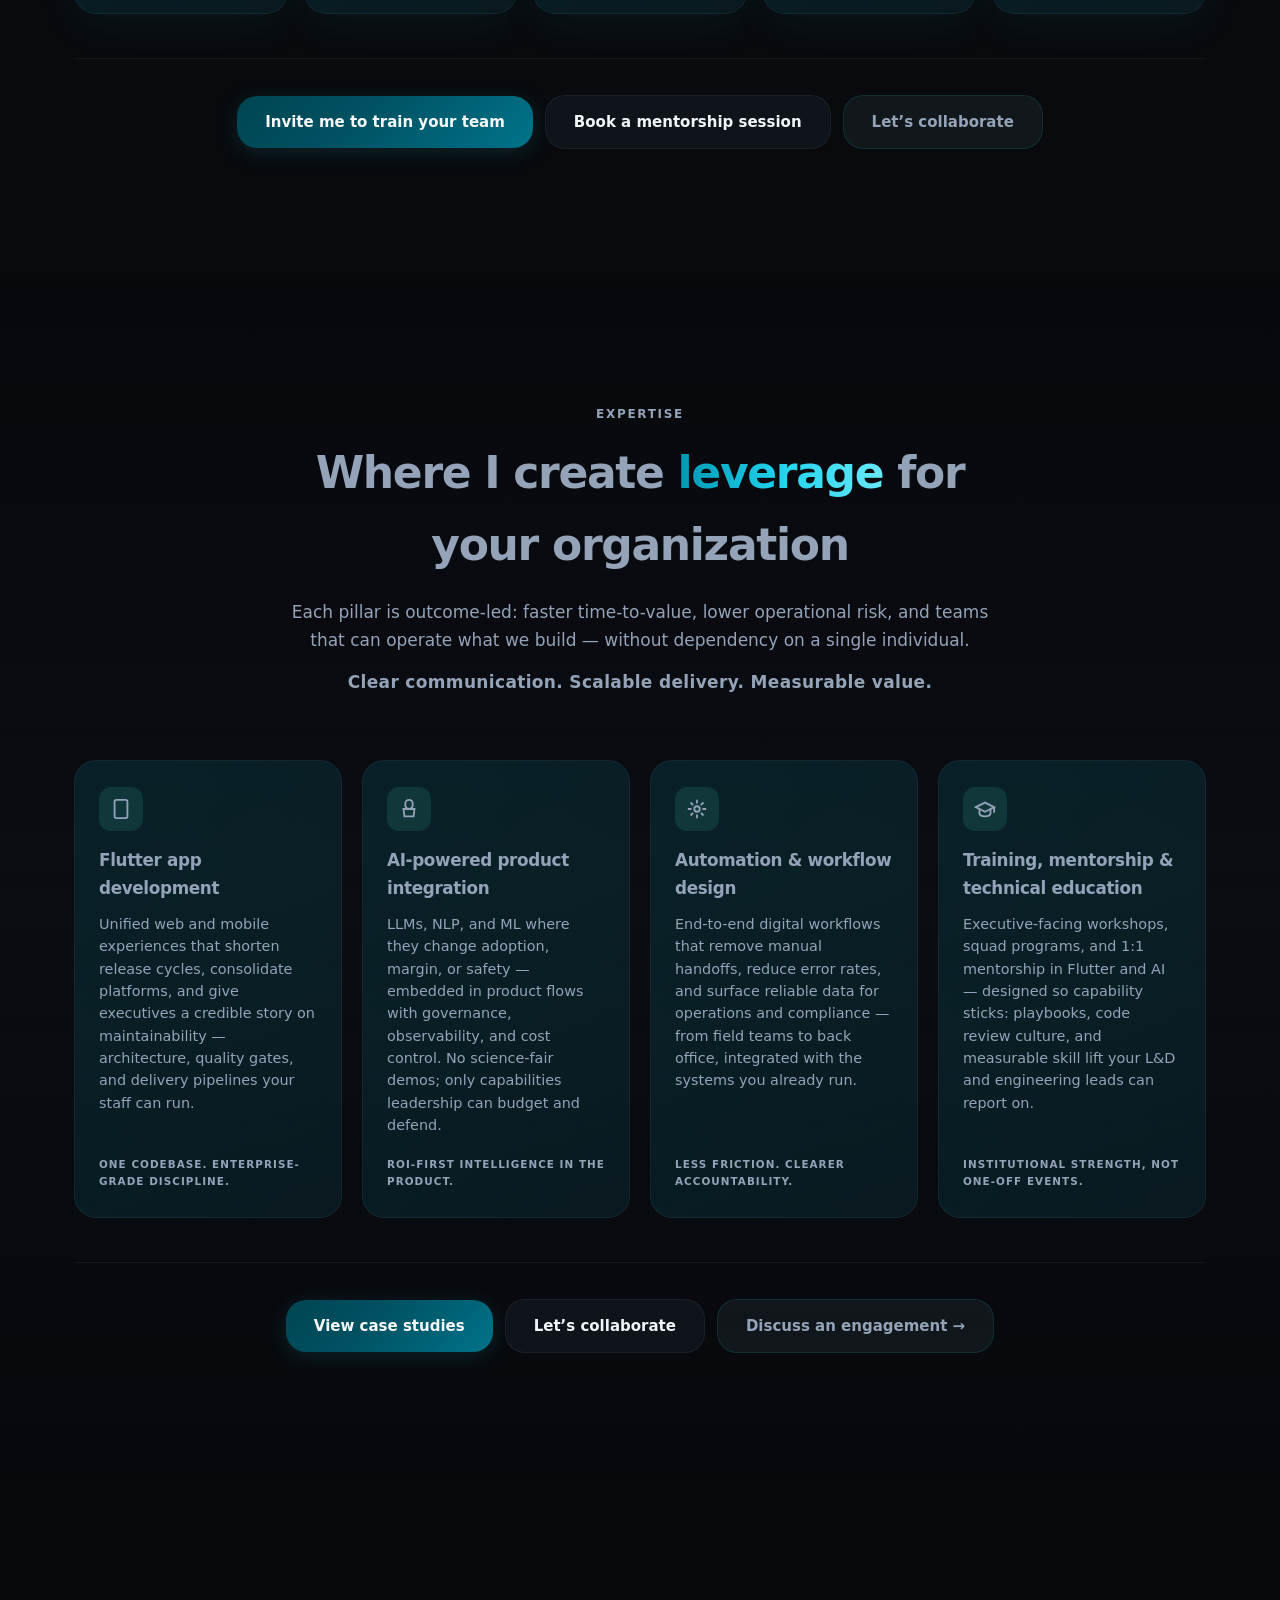
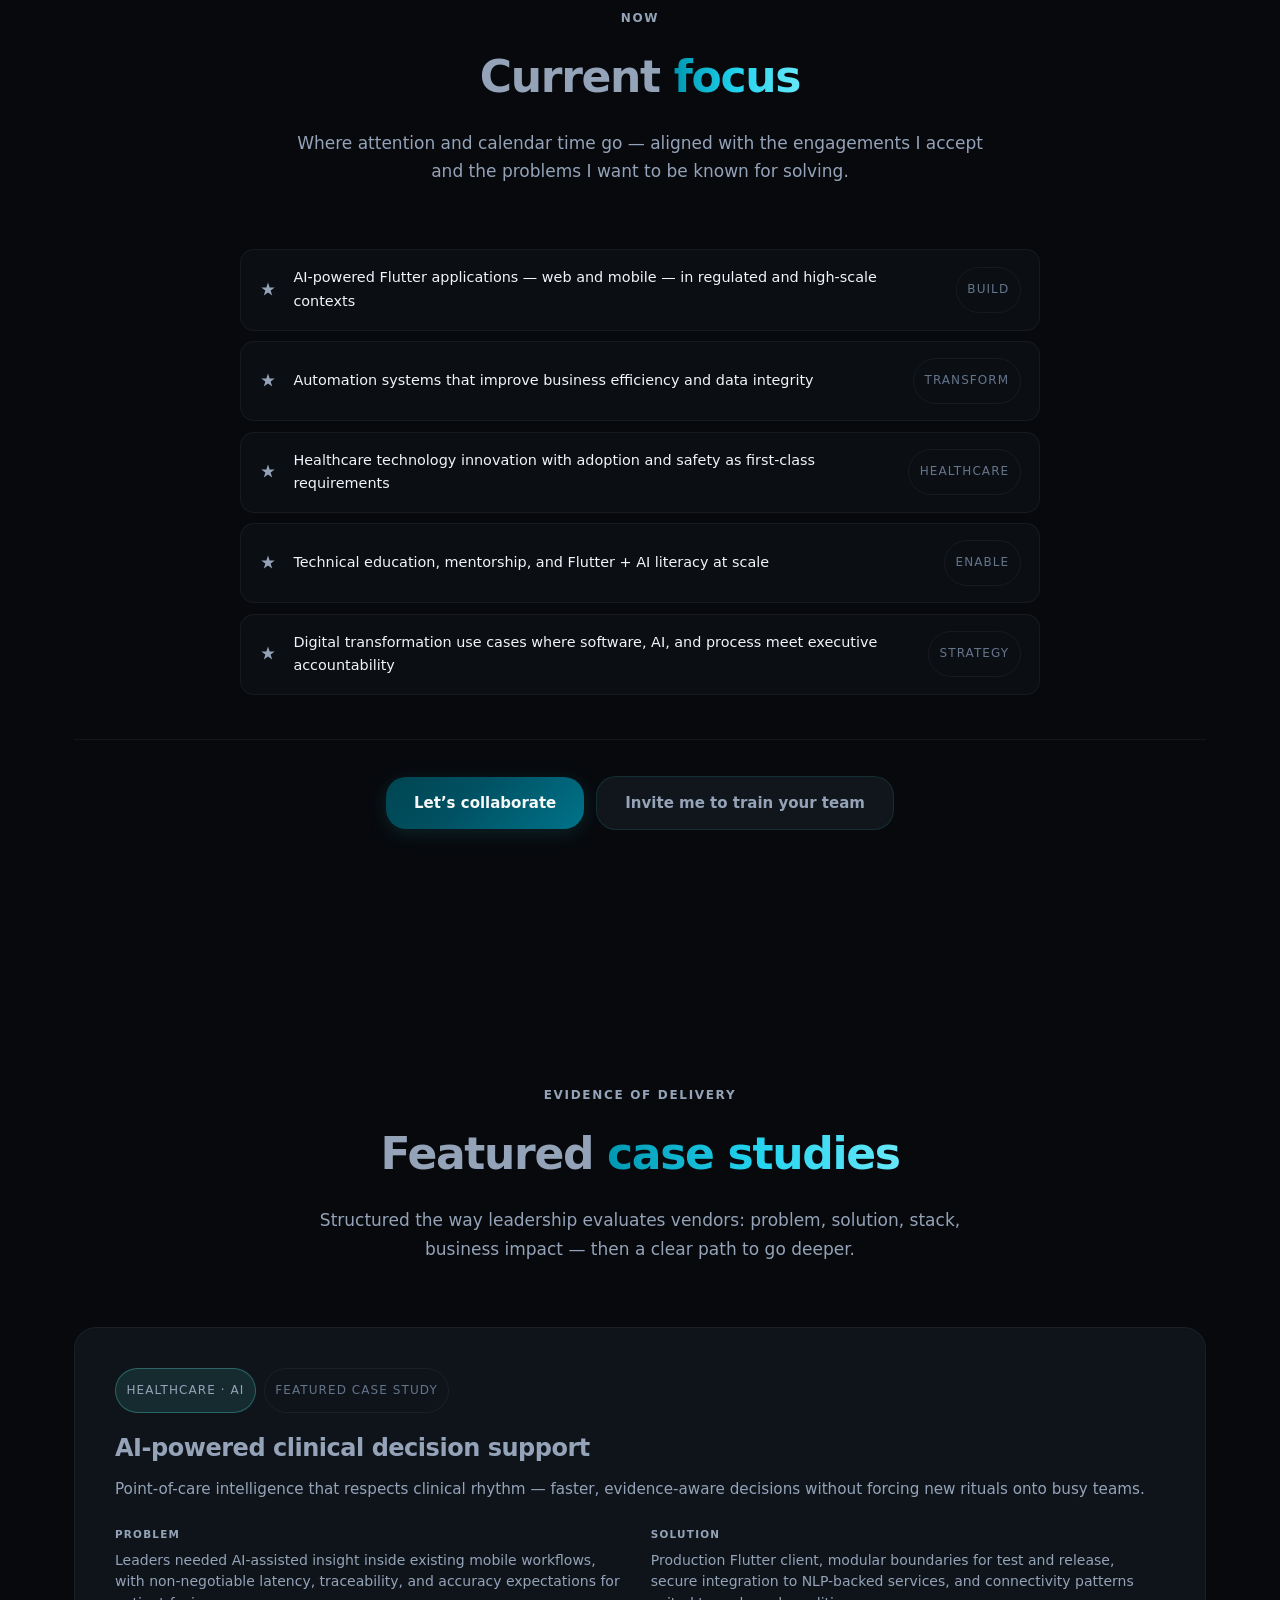
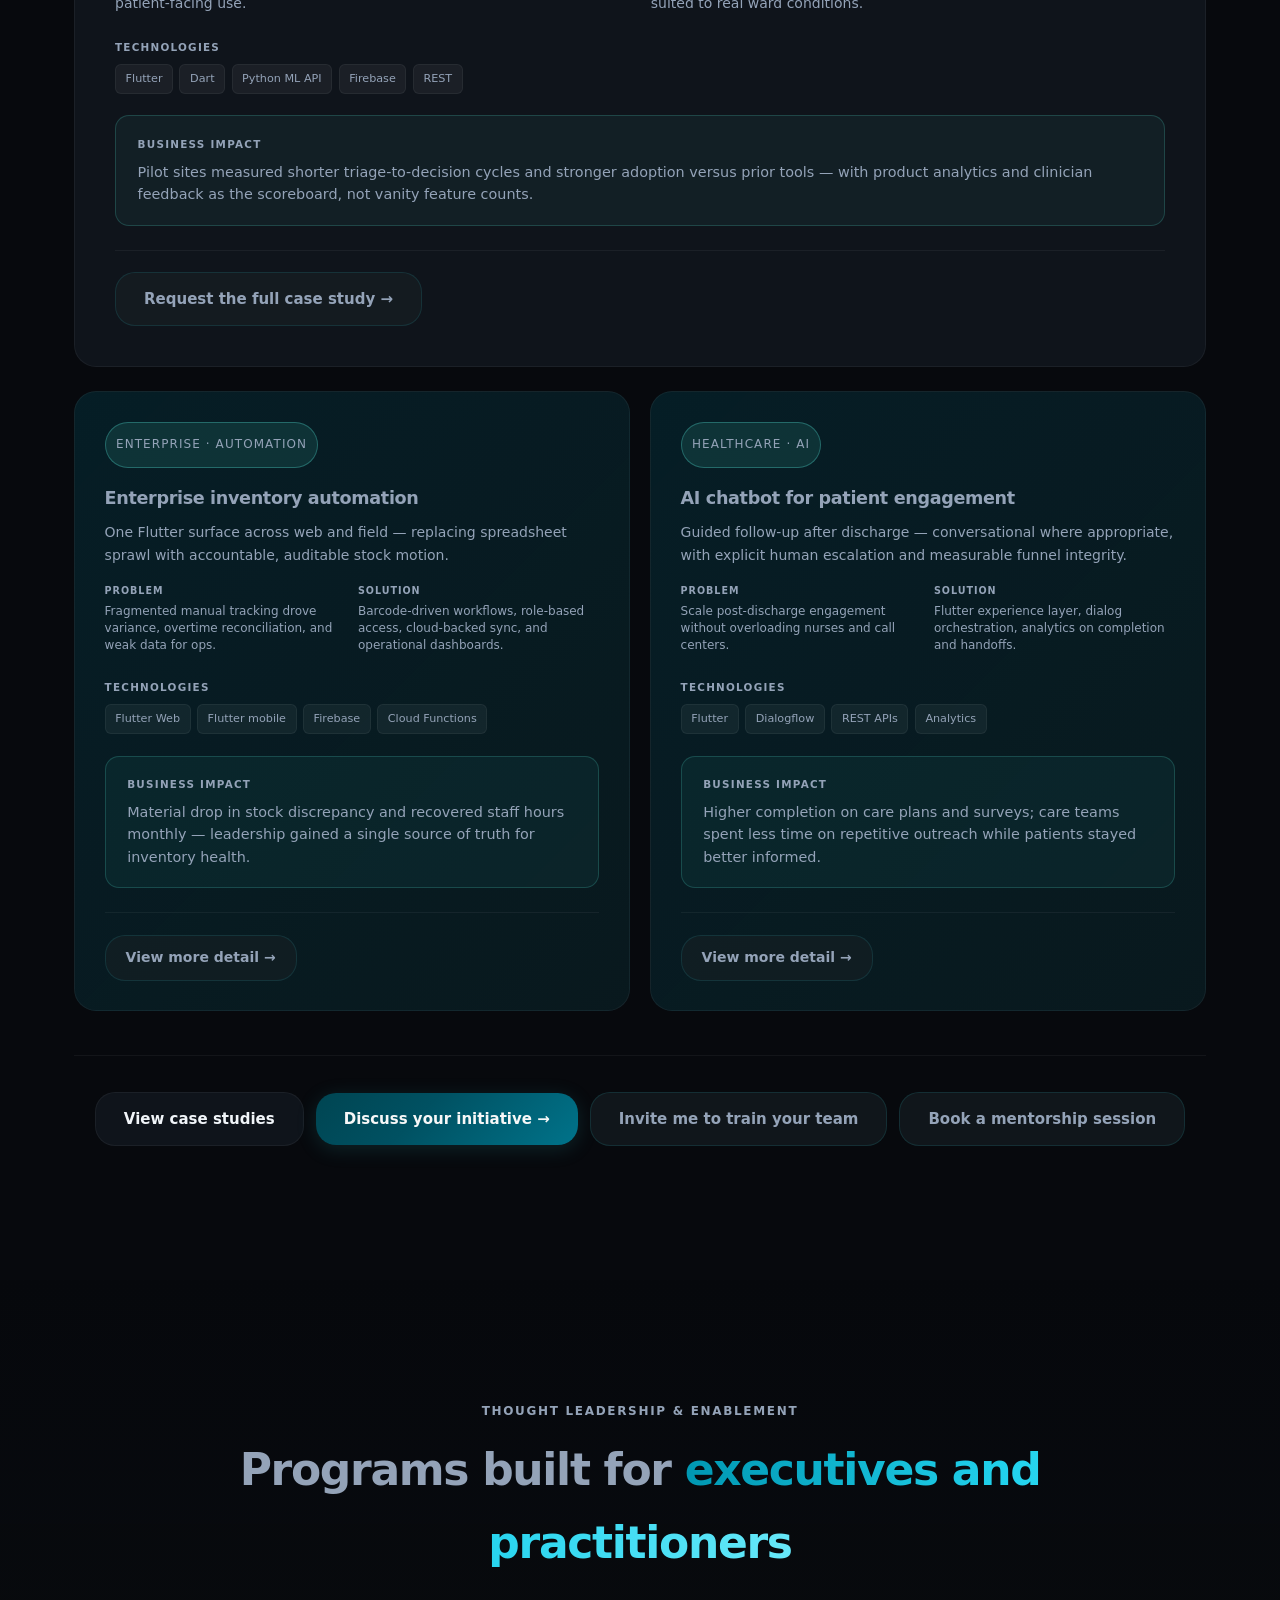
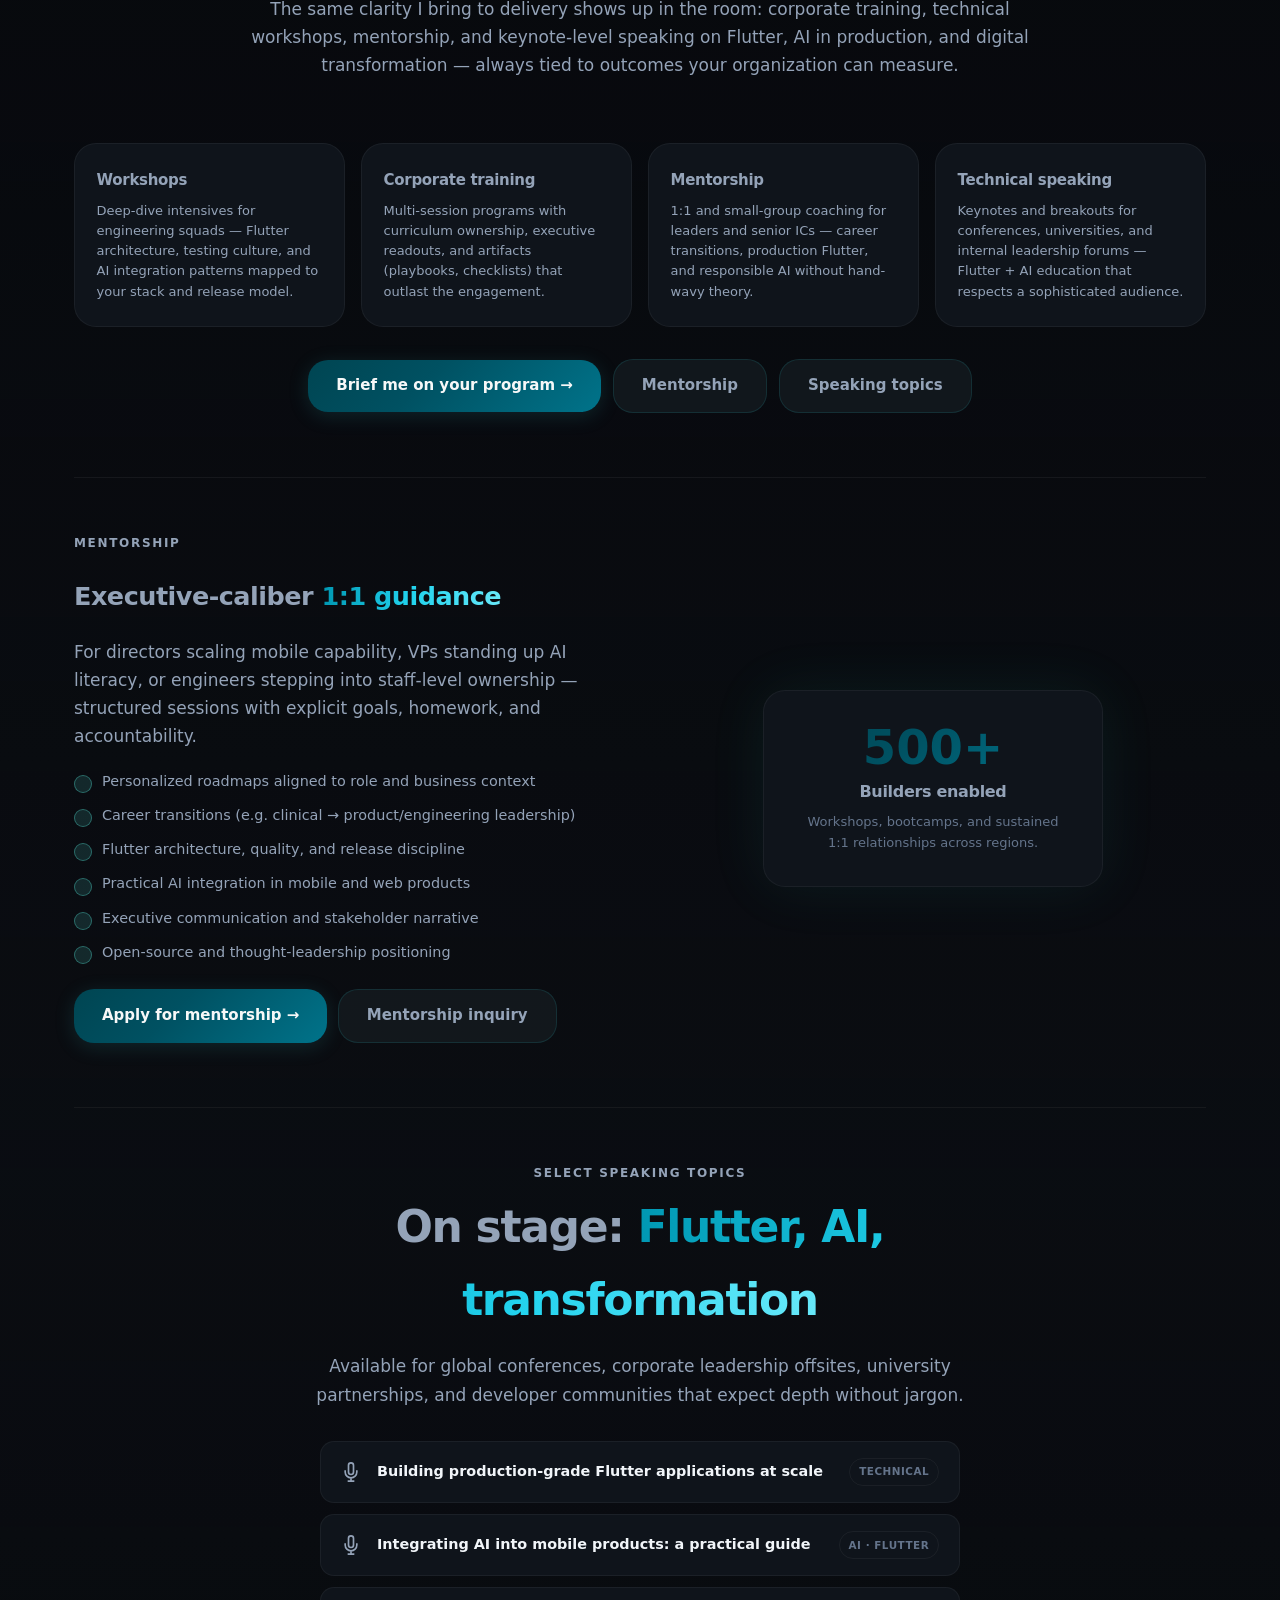
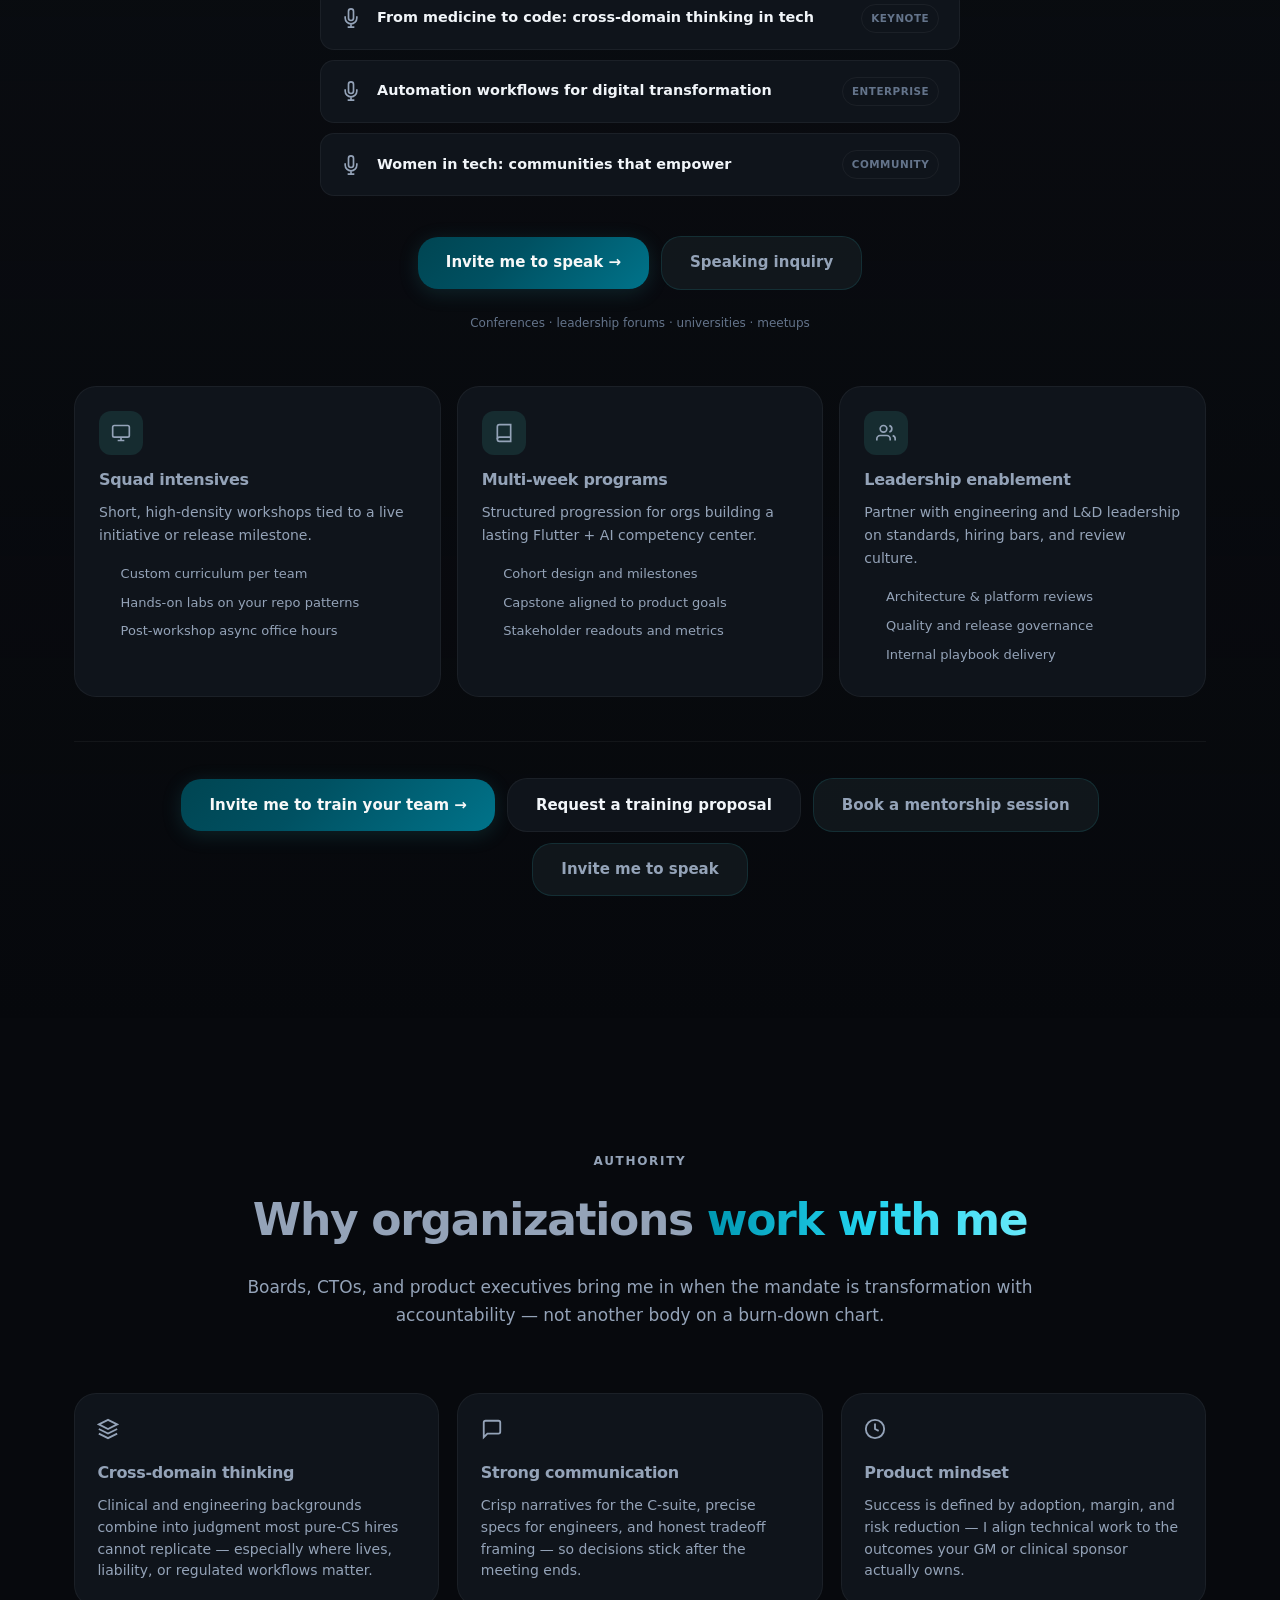
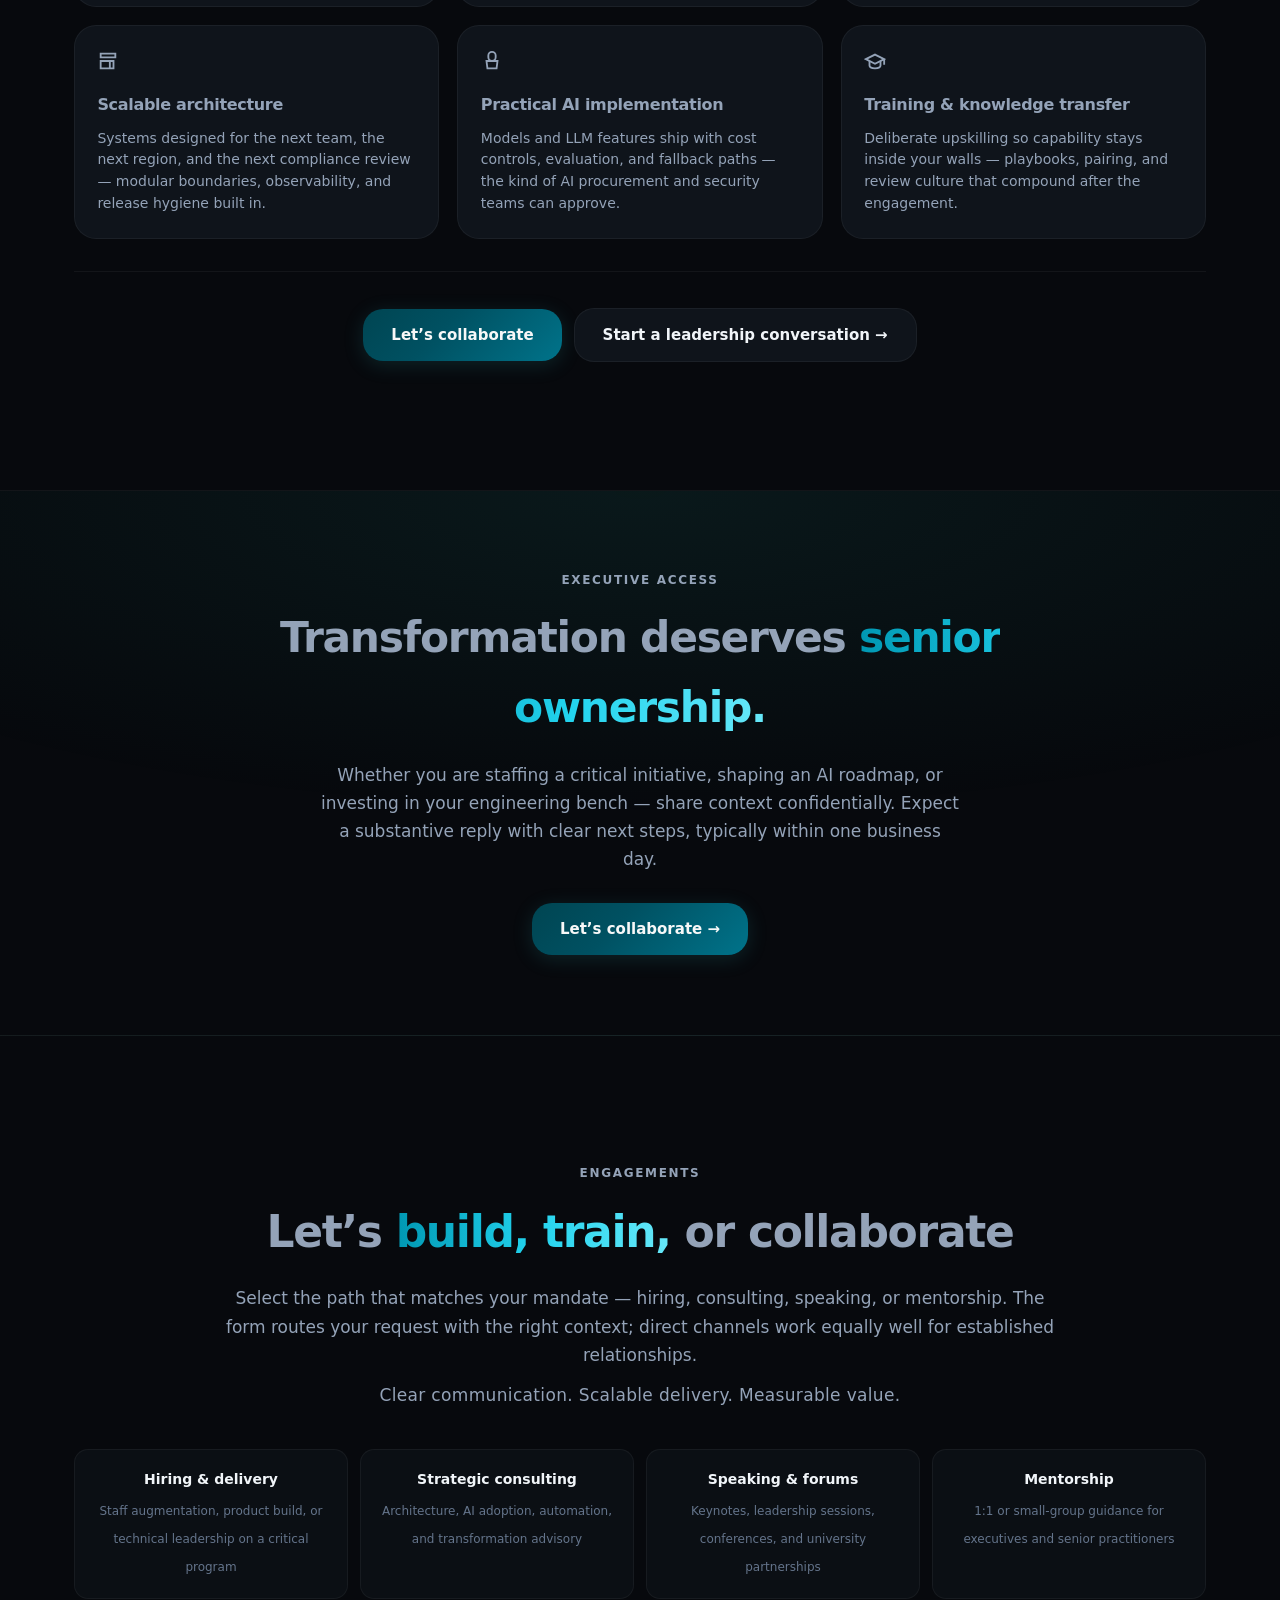
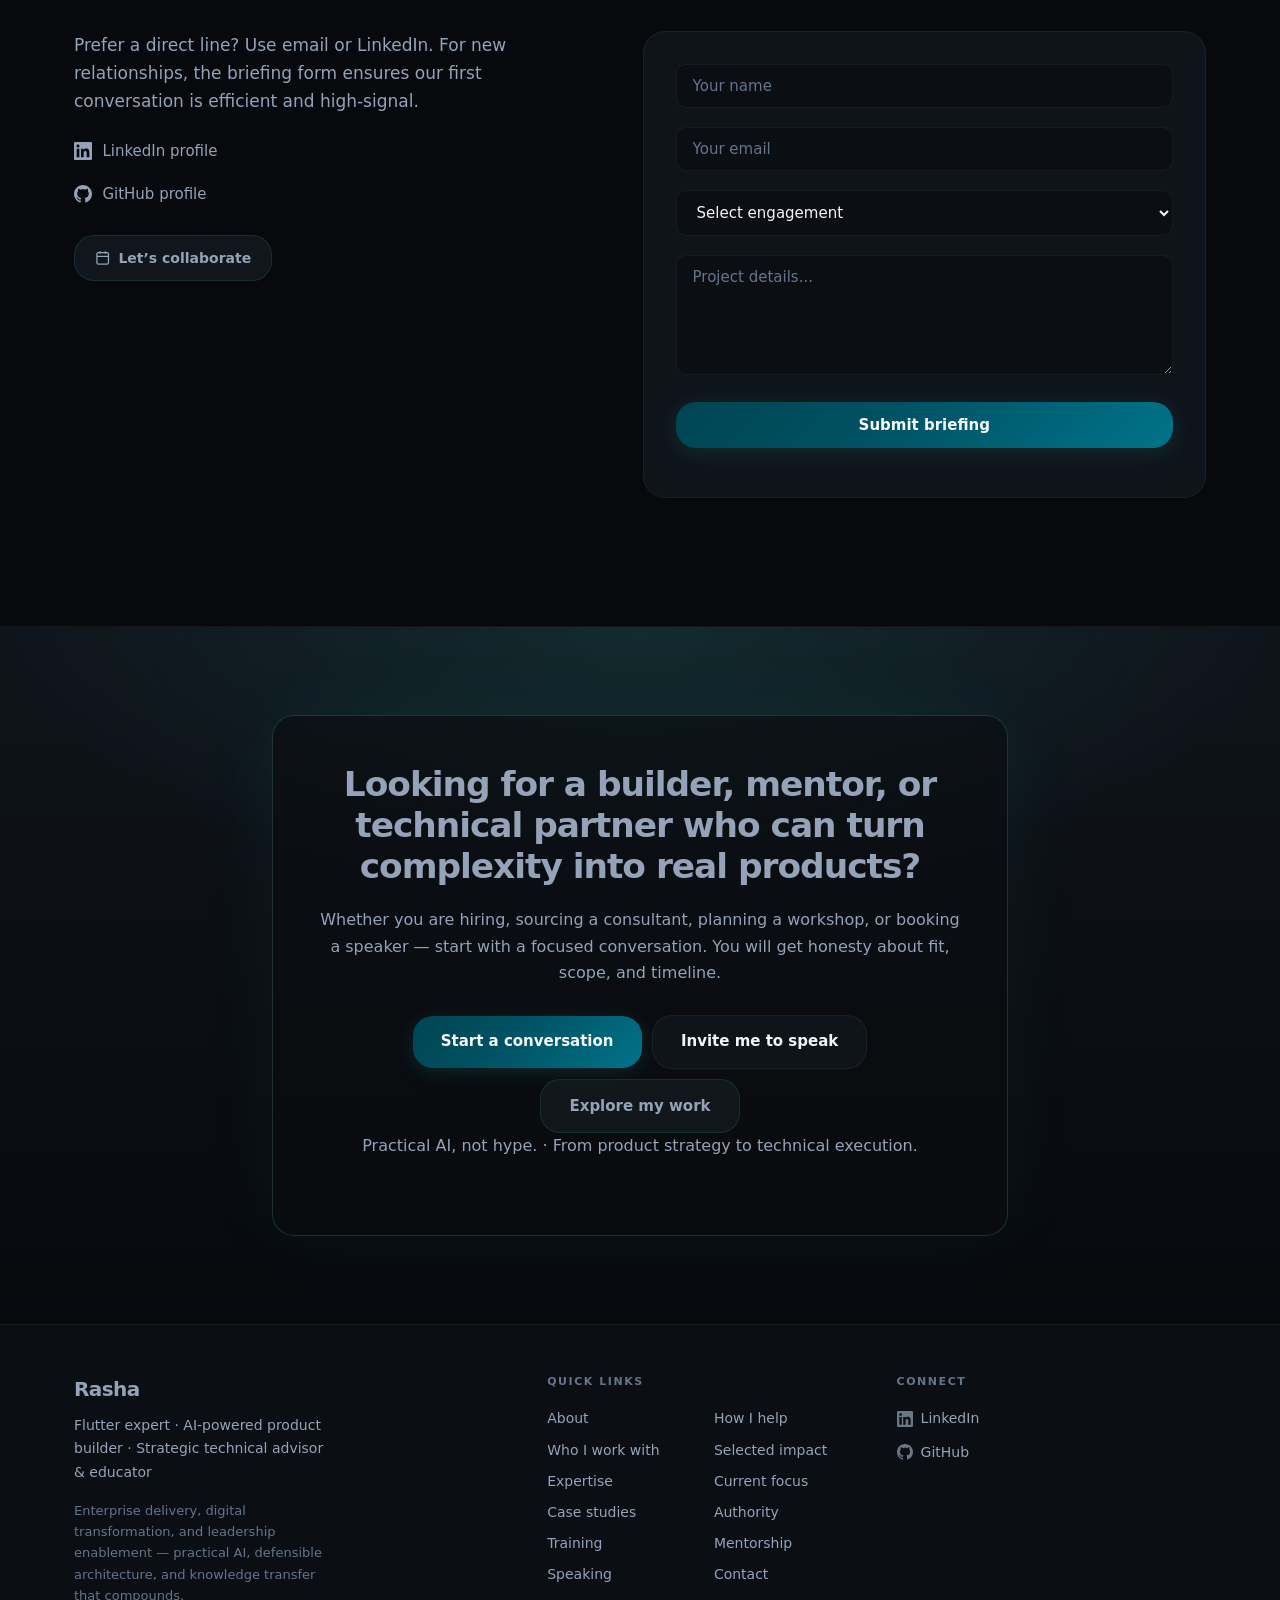
==== commit 7d307a2a: "Thumbnail adding" ====
--- a/index.html
+++ b/index.html
@@ -15,14 +15,14 @@
 <meta property="og:type" content="website" />
 <meta property="og:title" content="Rasha Omran | Flutter & AI Engineer" />
 <meta property="og:description" content="I build scalable Flutter apps and AI-driven systems for real-world production." />
-<meta property="og:image" content="https://rashaomran.github.io/rashaomran/assets/og-image.png" />
+<meta property="og:image" content="https://rashaomran.github.io/rashaomran/assets/og-image.jpg" />
 <meta property="og:url" content="https://rashaomran.github.io" />
 
 <!-- Twitter Card -->
 <meta name="twitter:card" content="summary_large_image" />
 <meta name="twitter:title" content="Rasha Omran | Flutter & AI Engineer" />
 <meta name="twitter:description" content="Building production-ready Flutter & AI systems." />
-<meta name="twitter:image" content="https://rashaomran.github.io/rashaomran/assets/og-image.png" />
+<meta name="twitter:image" content="https://rashaomran.github.io/rashaomran/assets/og-image.jpg" />
 
     <link rel="preconnect" href="https://fonts.googleapis.com" />
     <link rel="preconnect" href="https://fonts.gstatic.com" crossorigin />
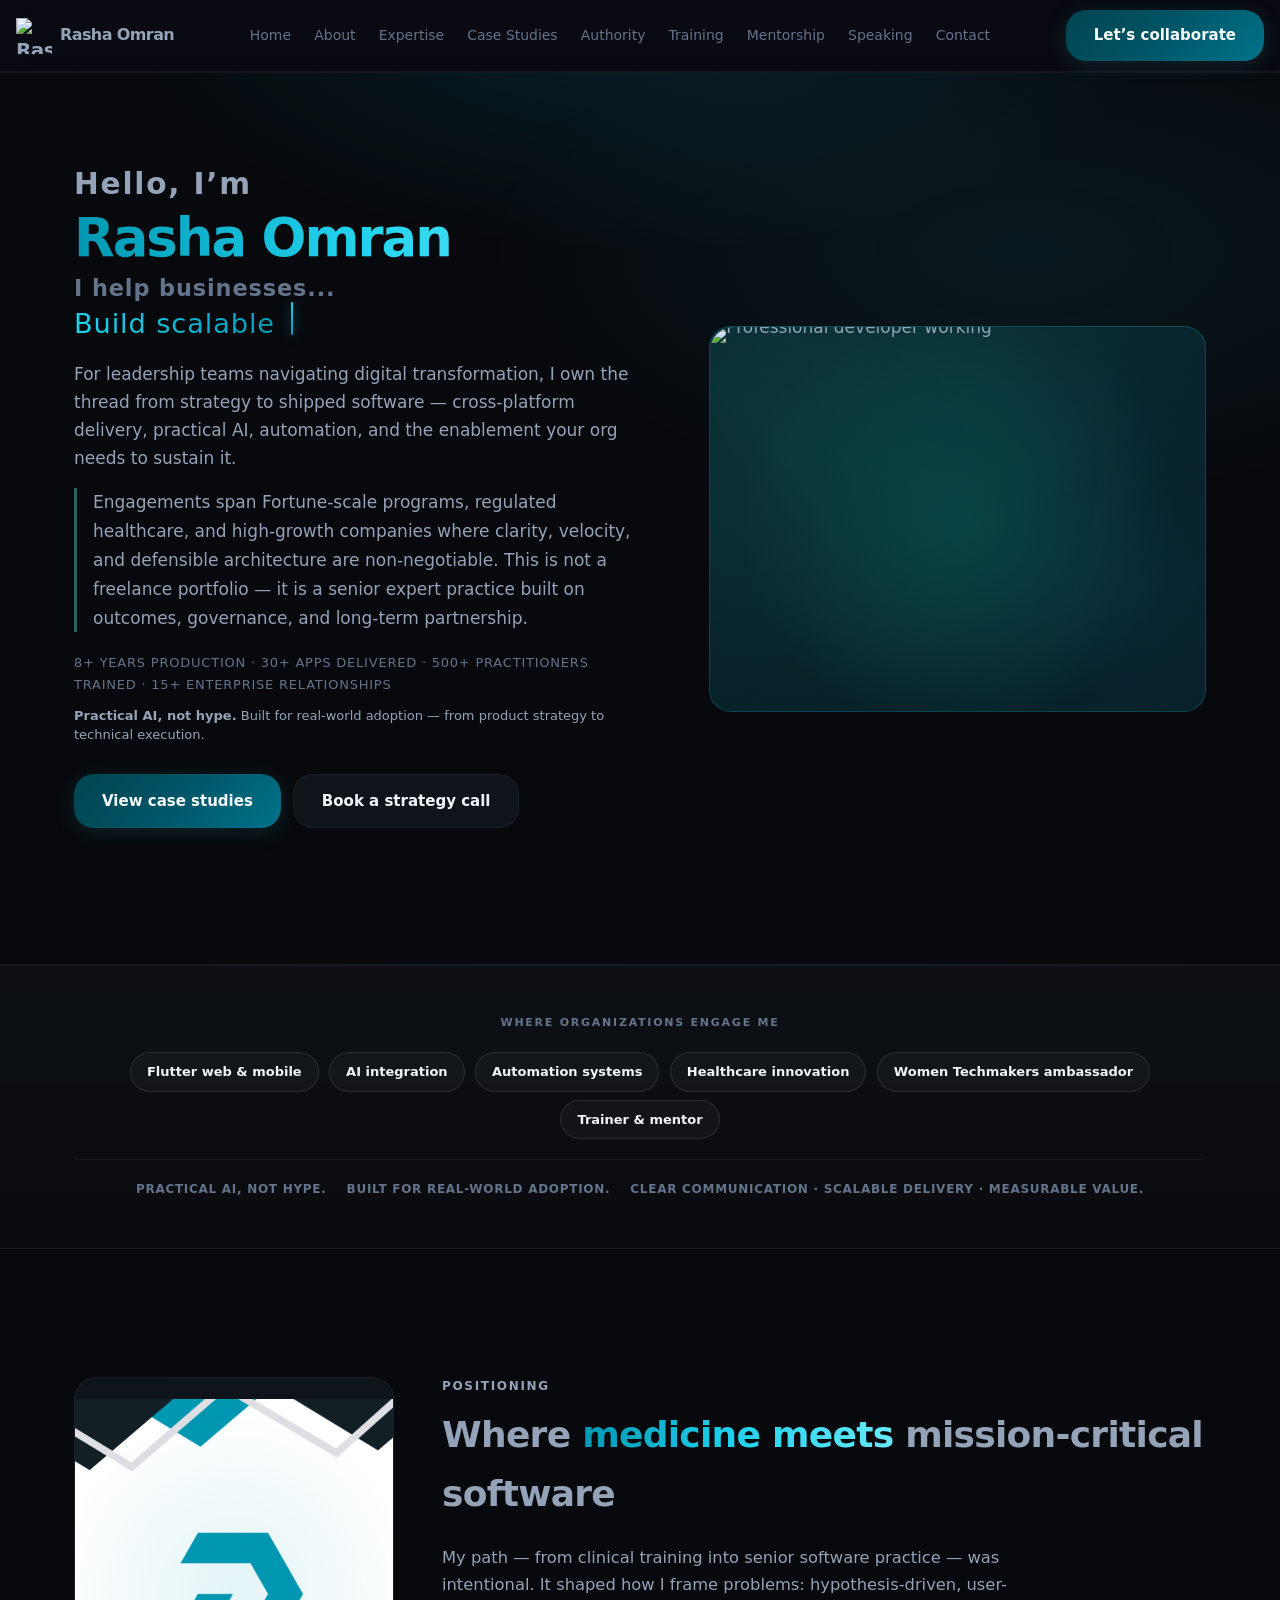
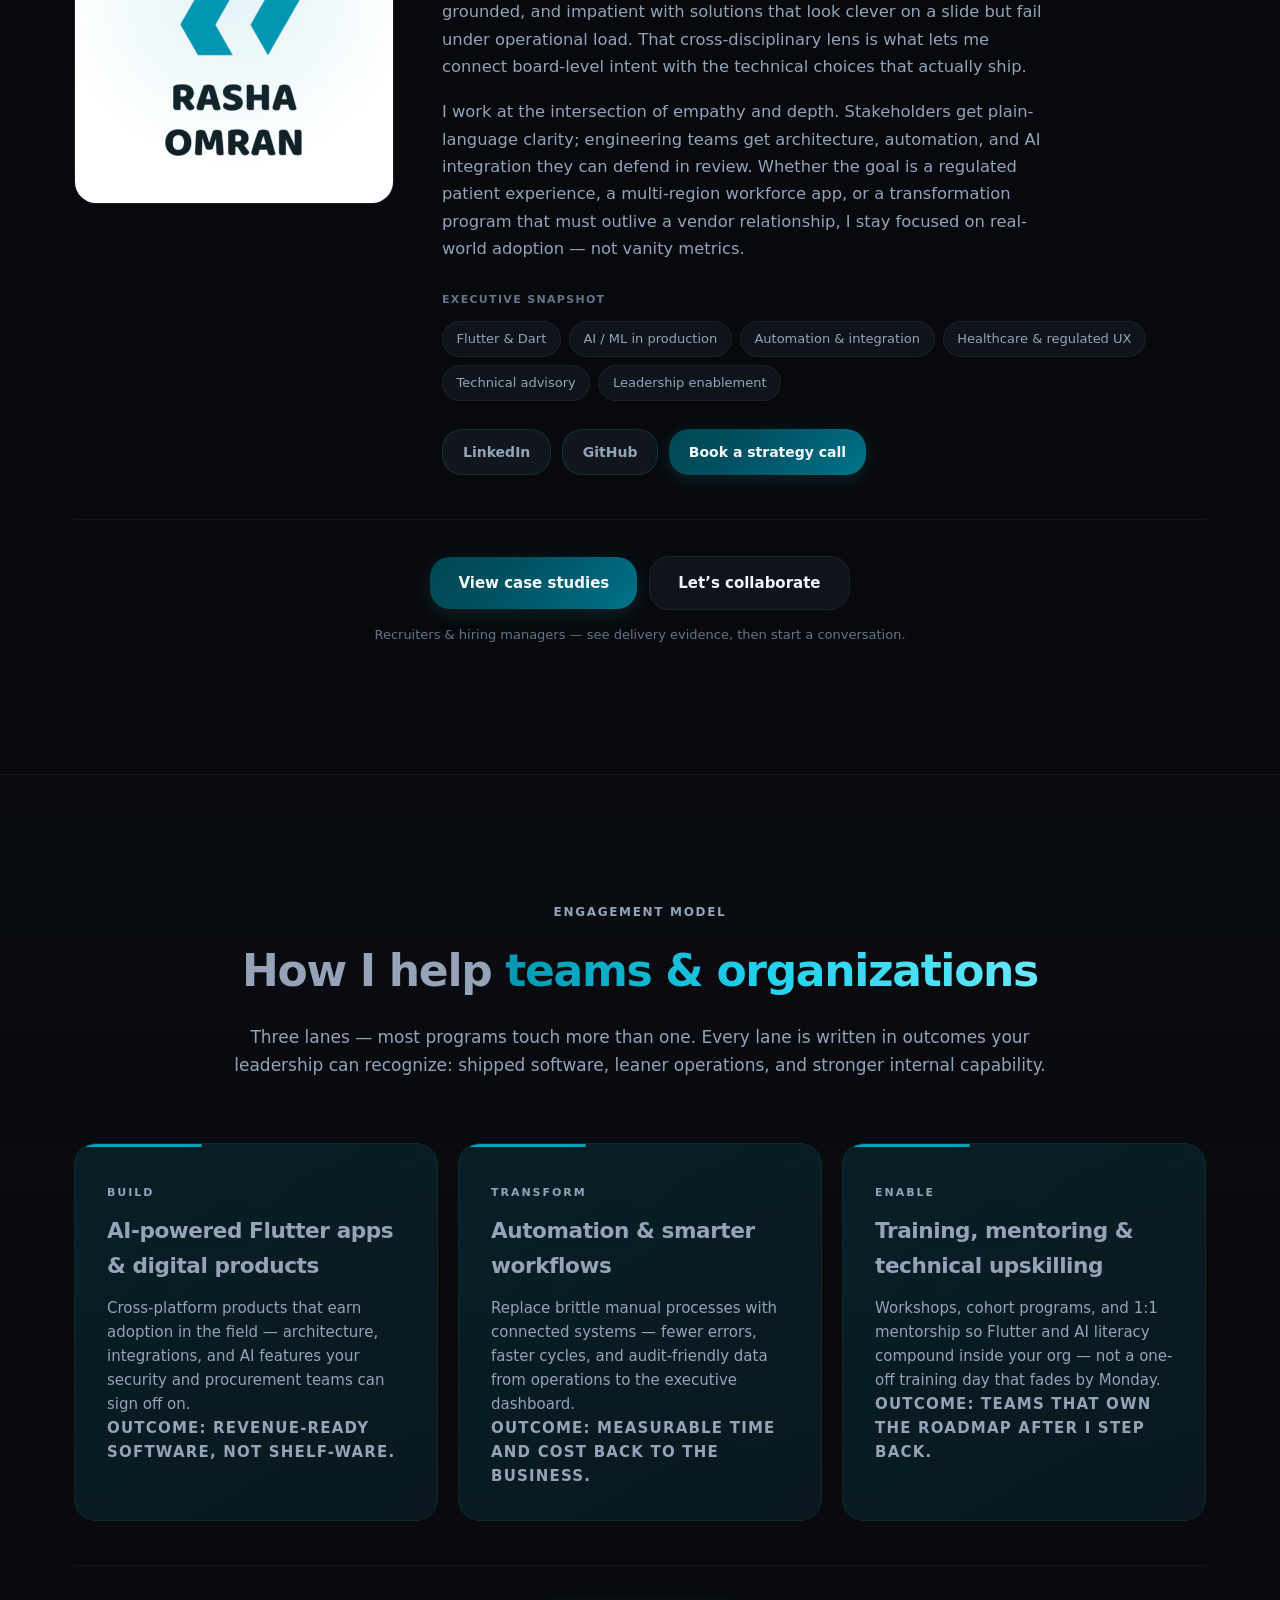
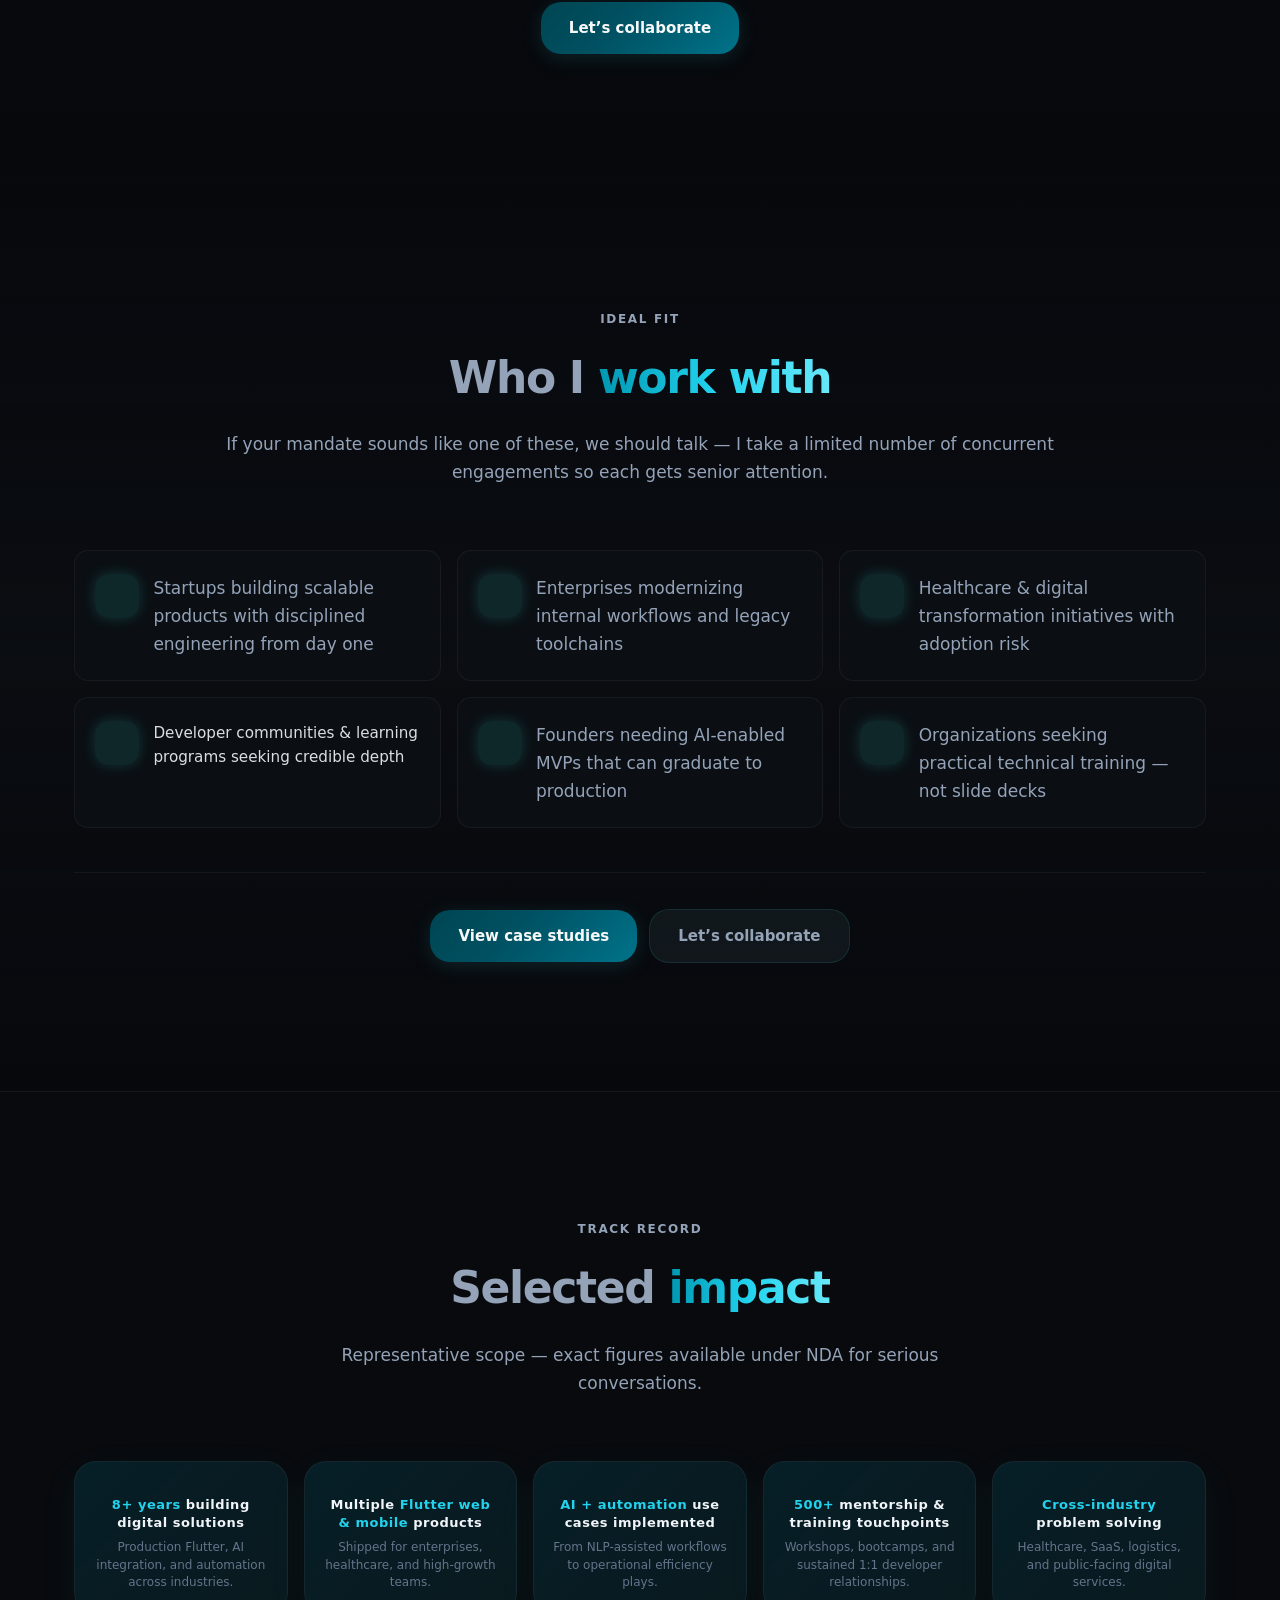
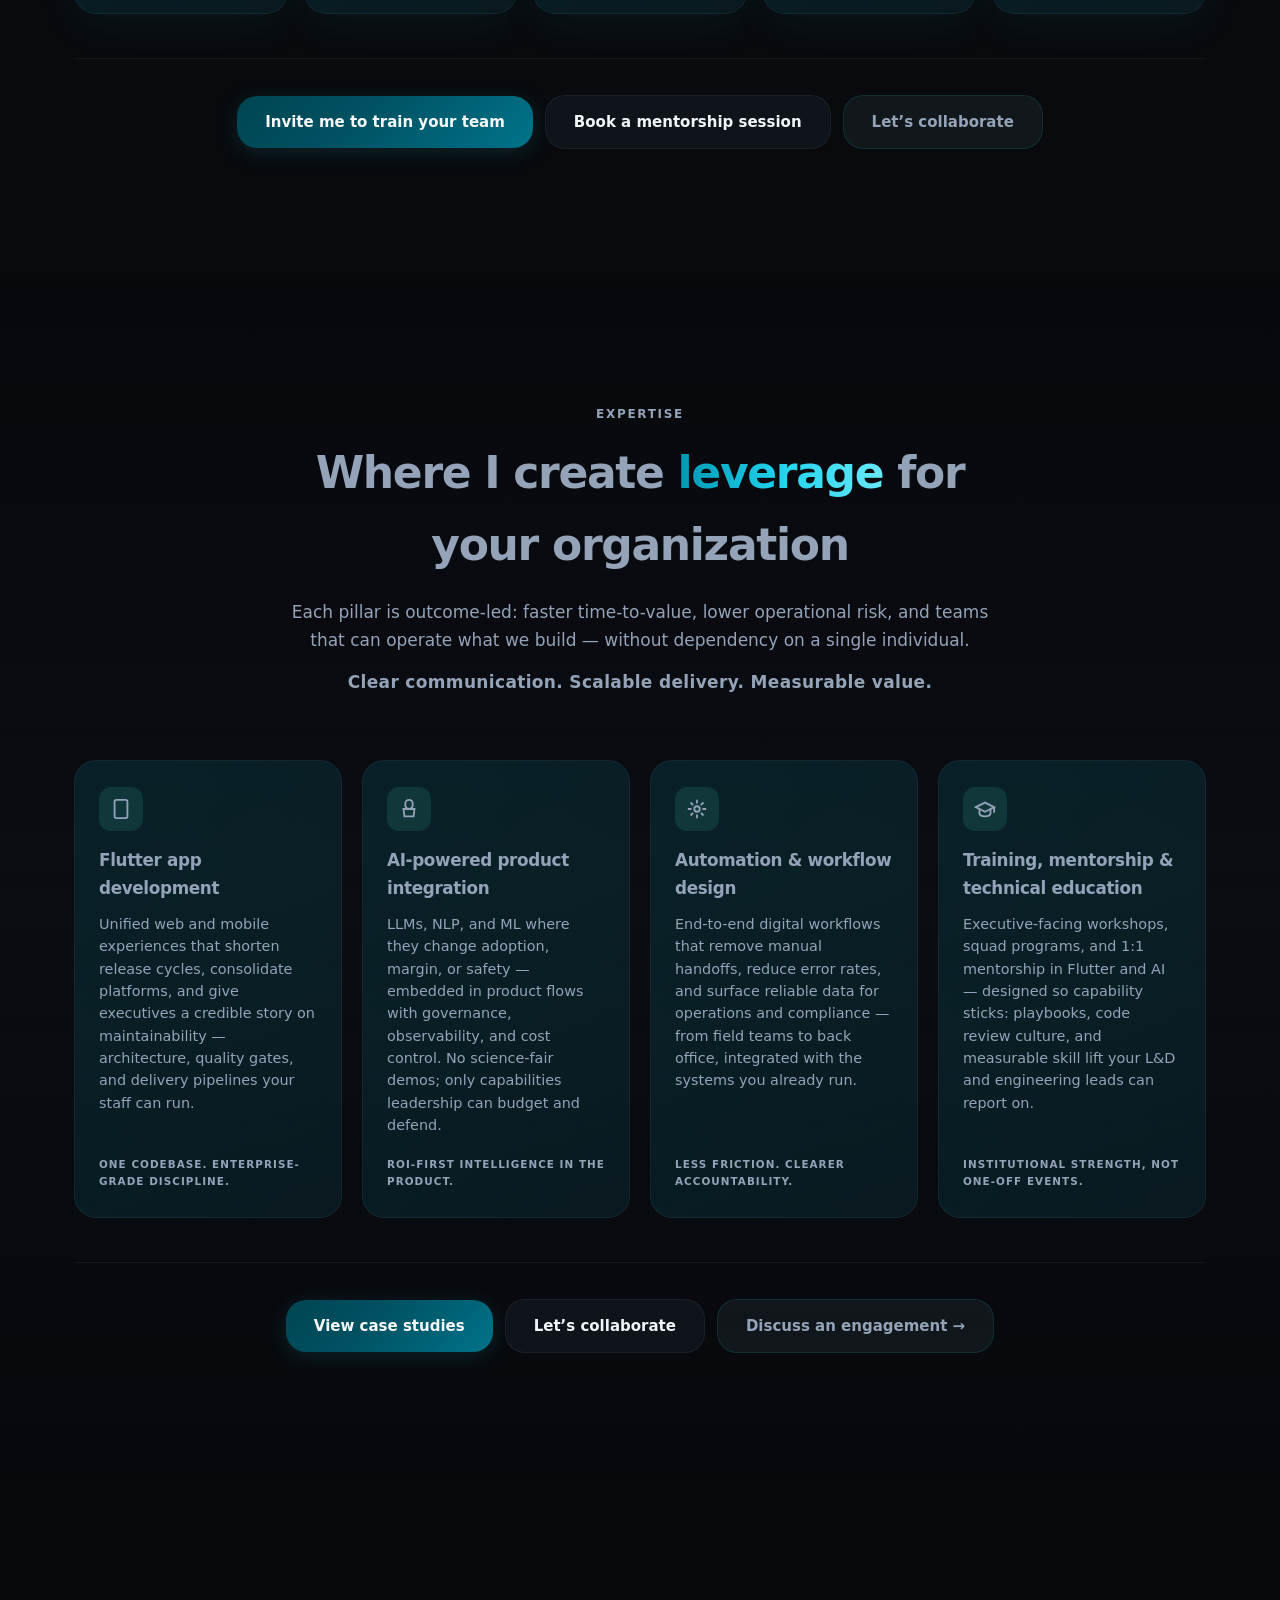
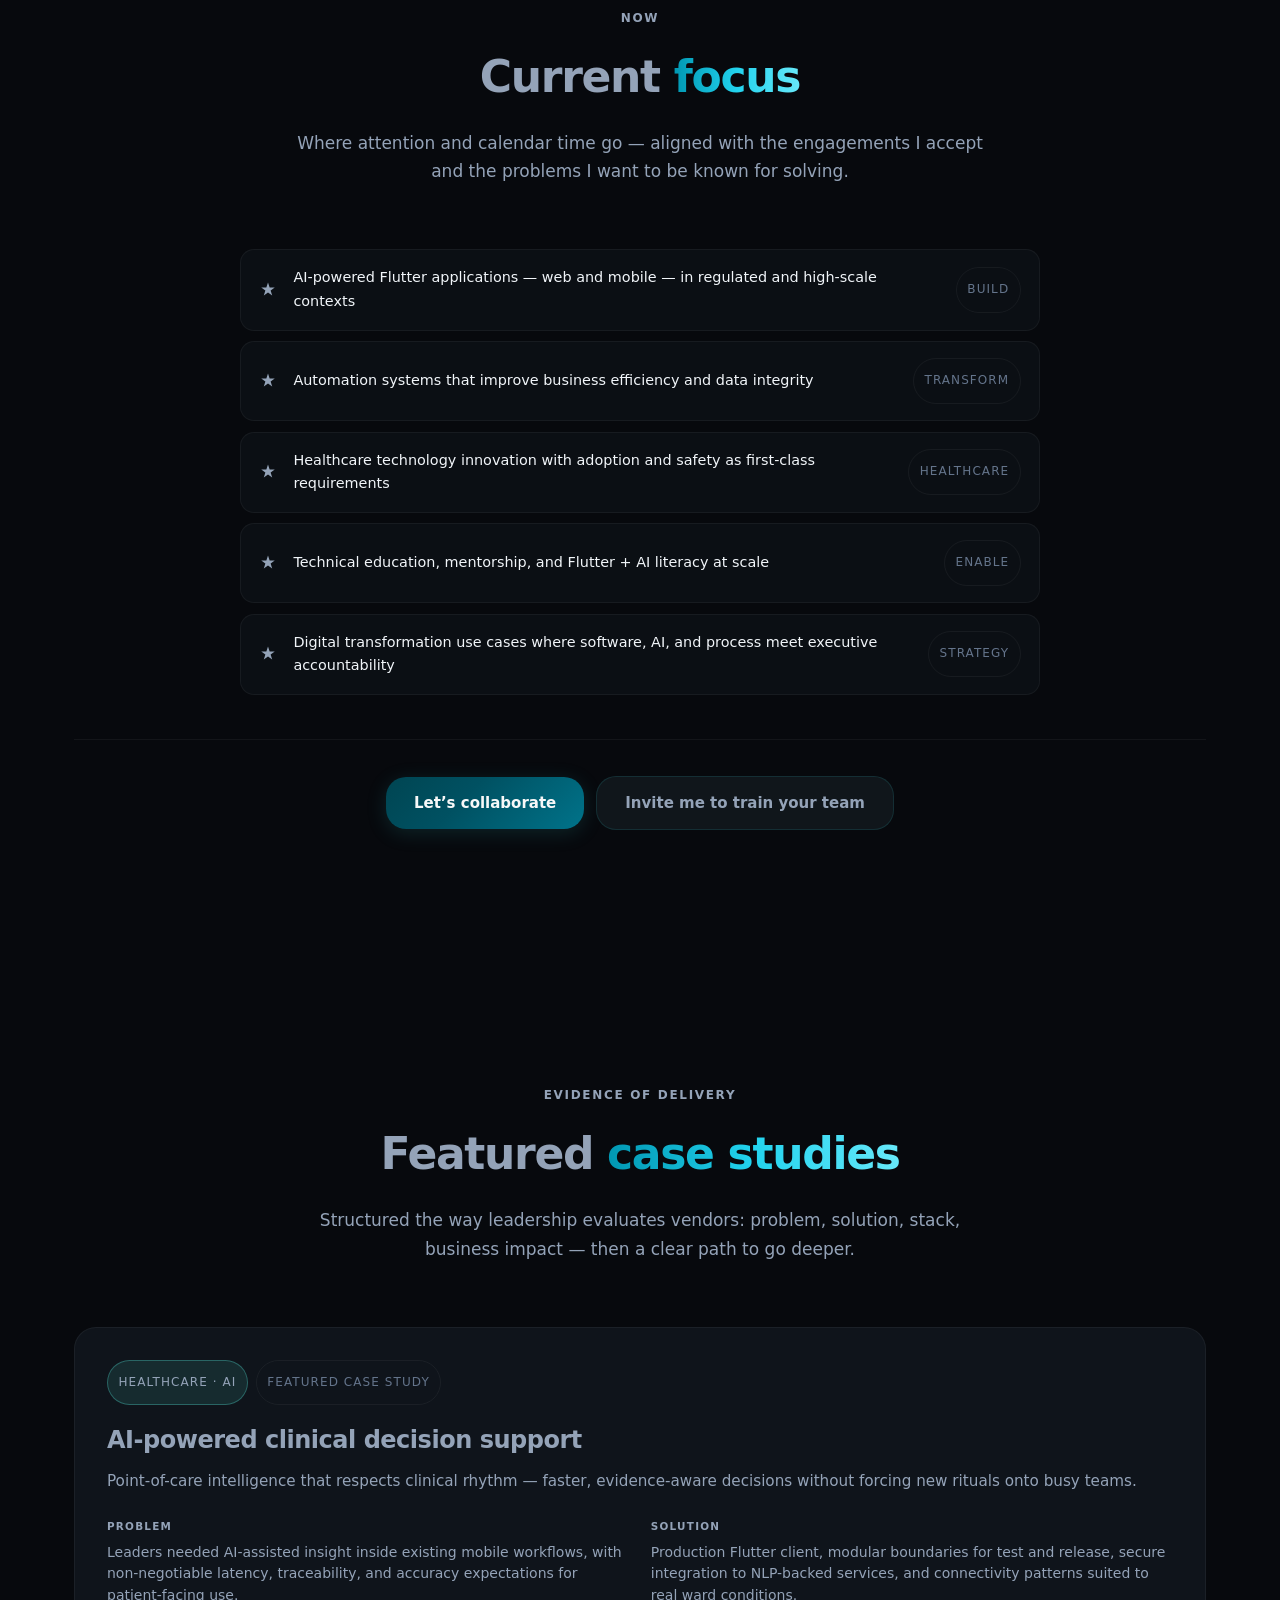
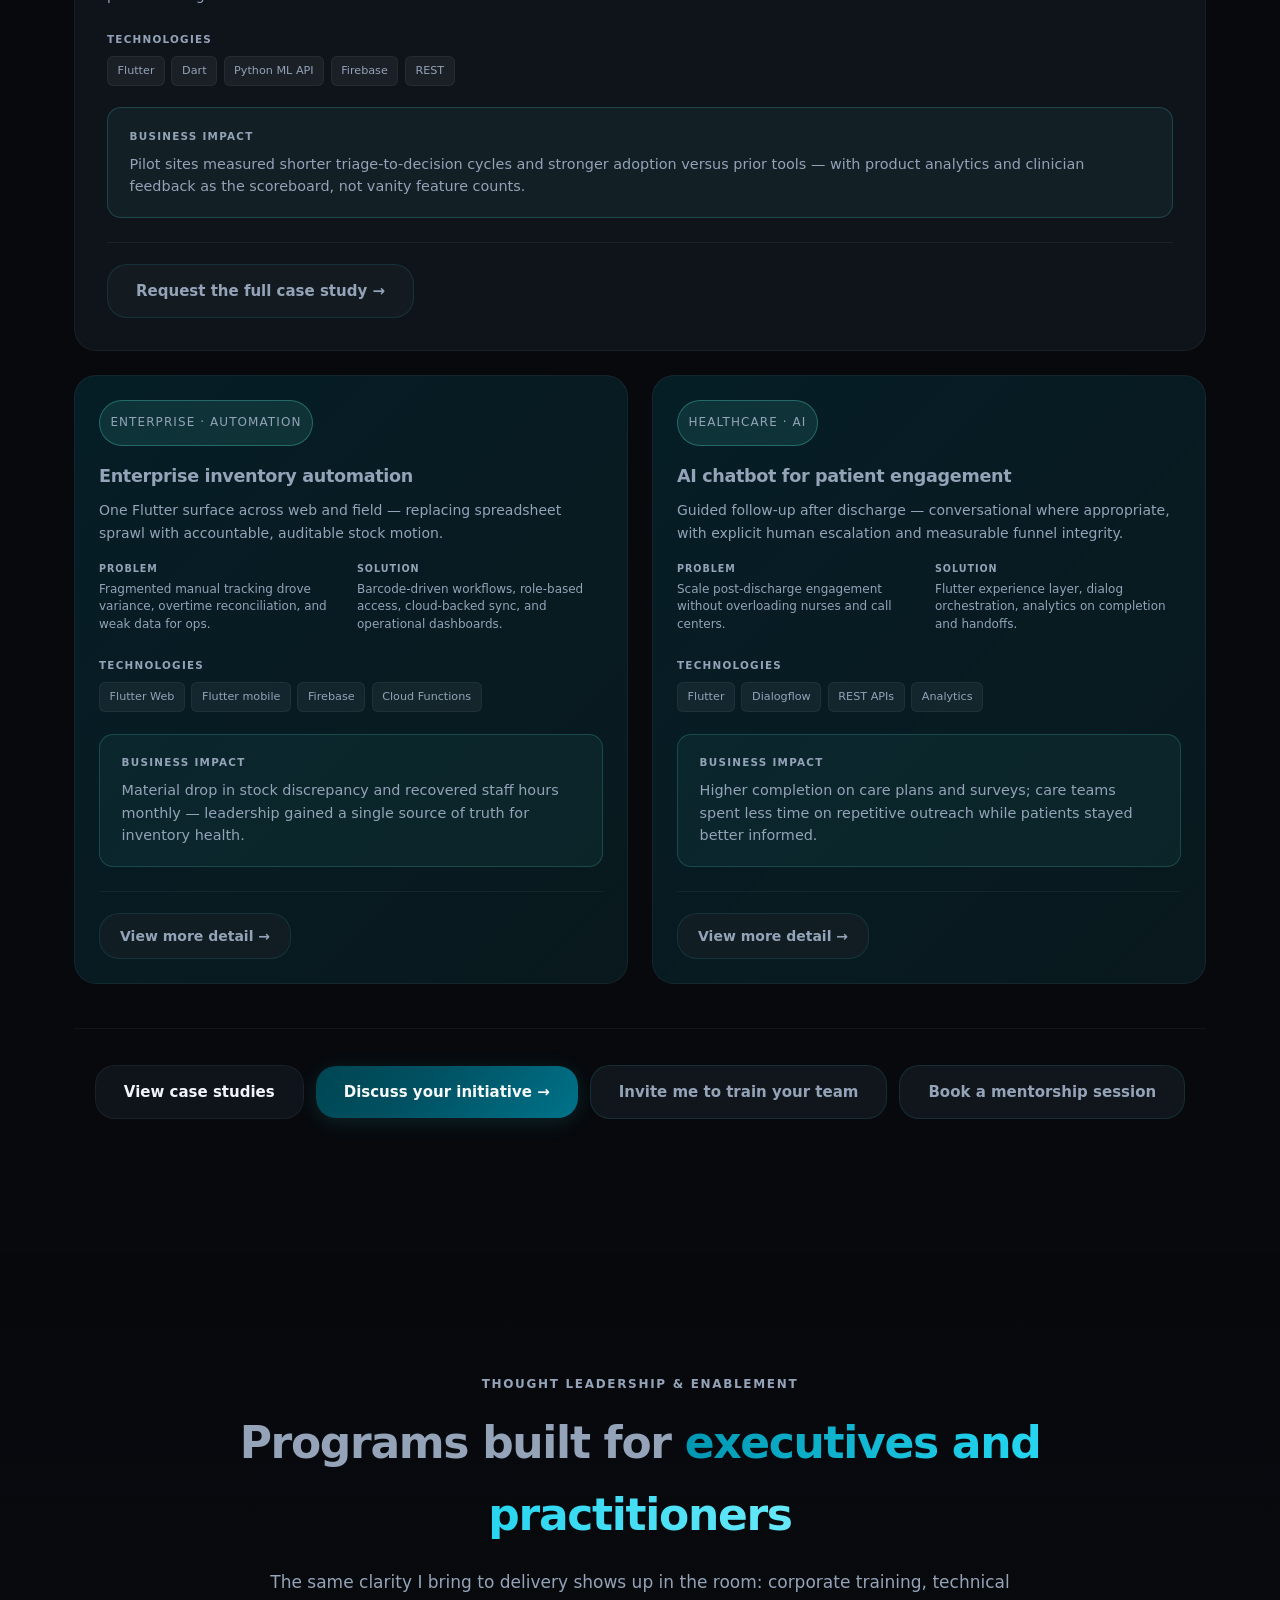
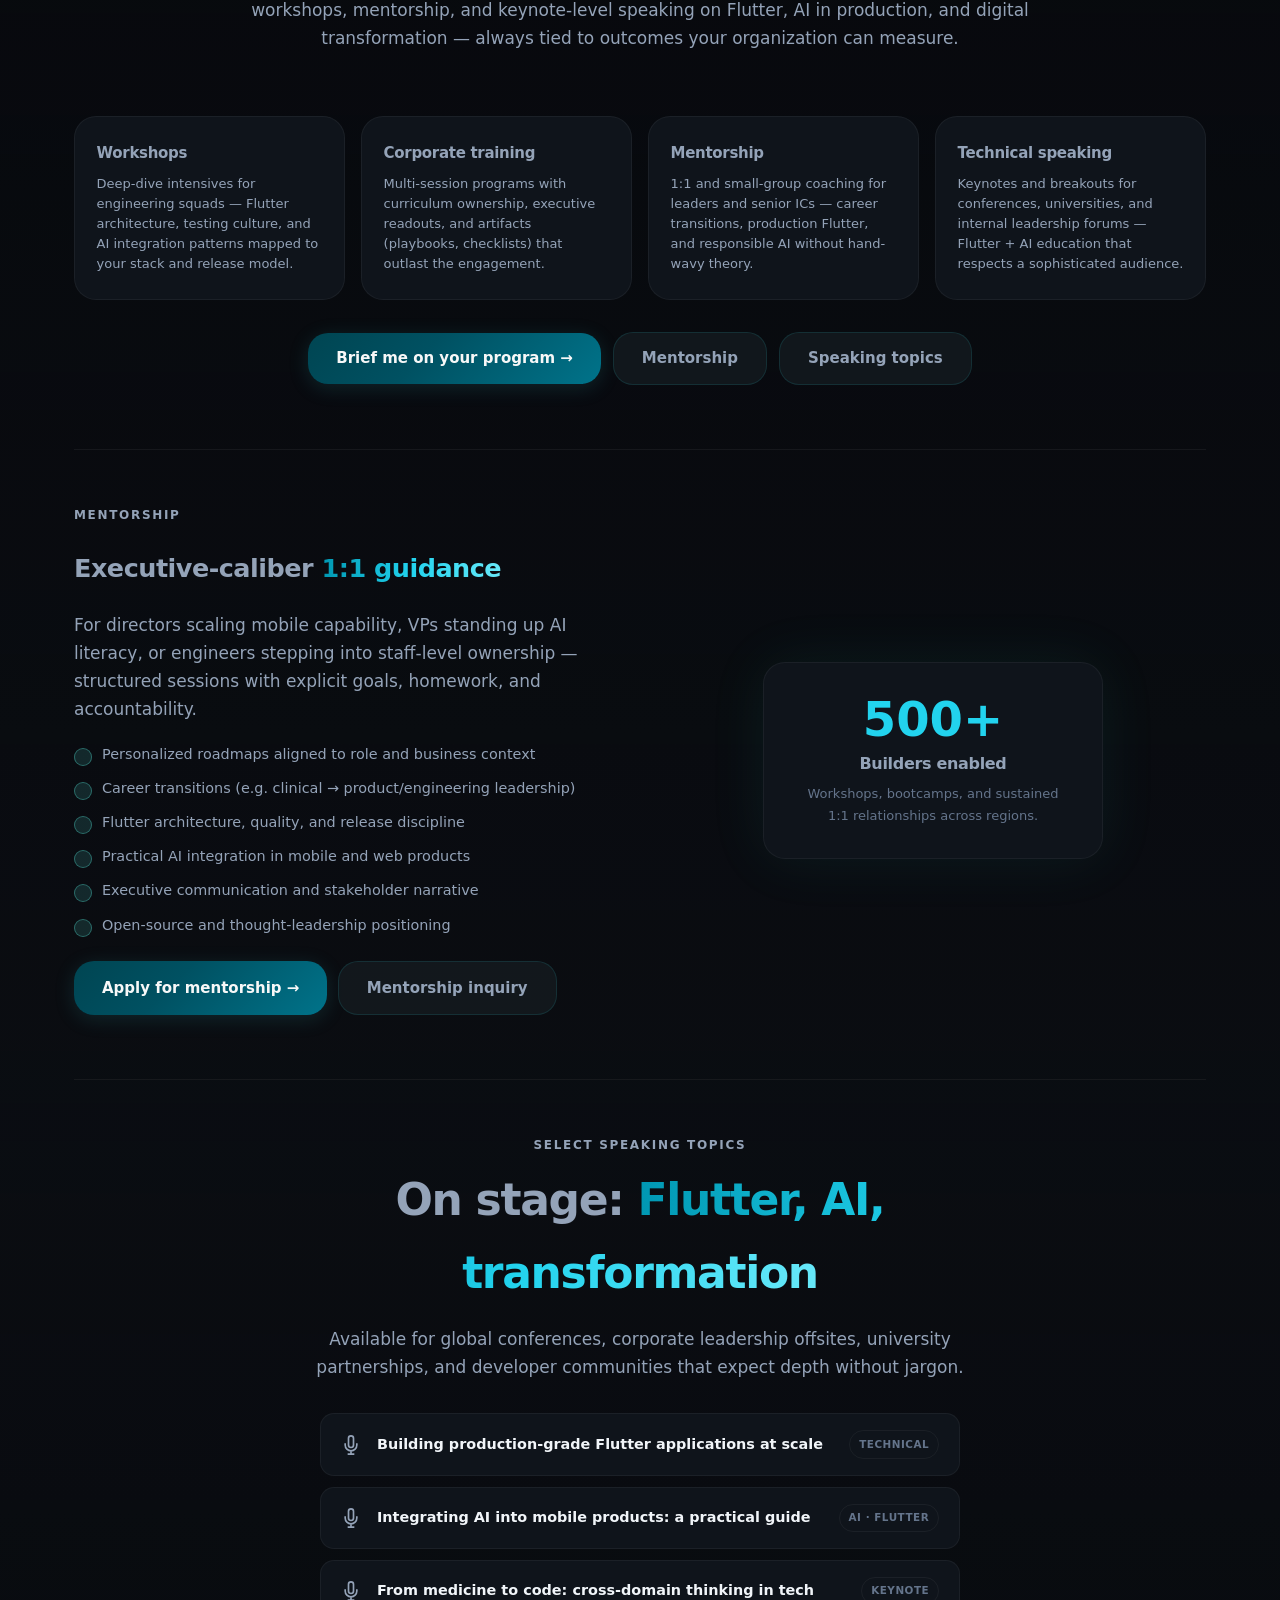
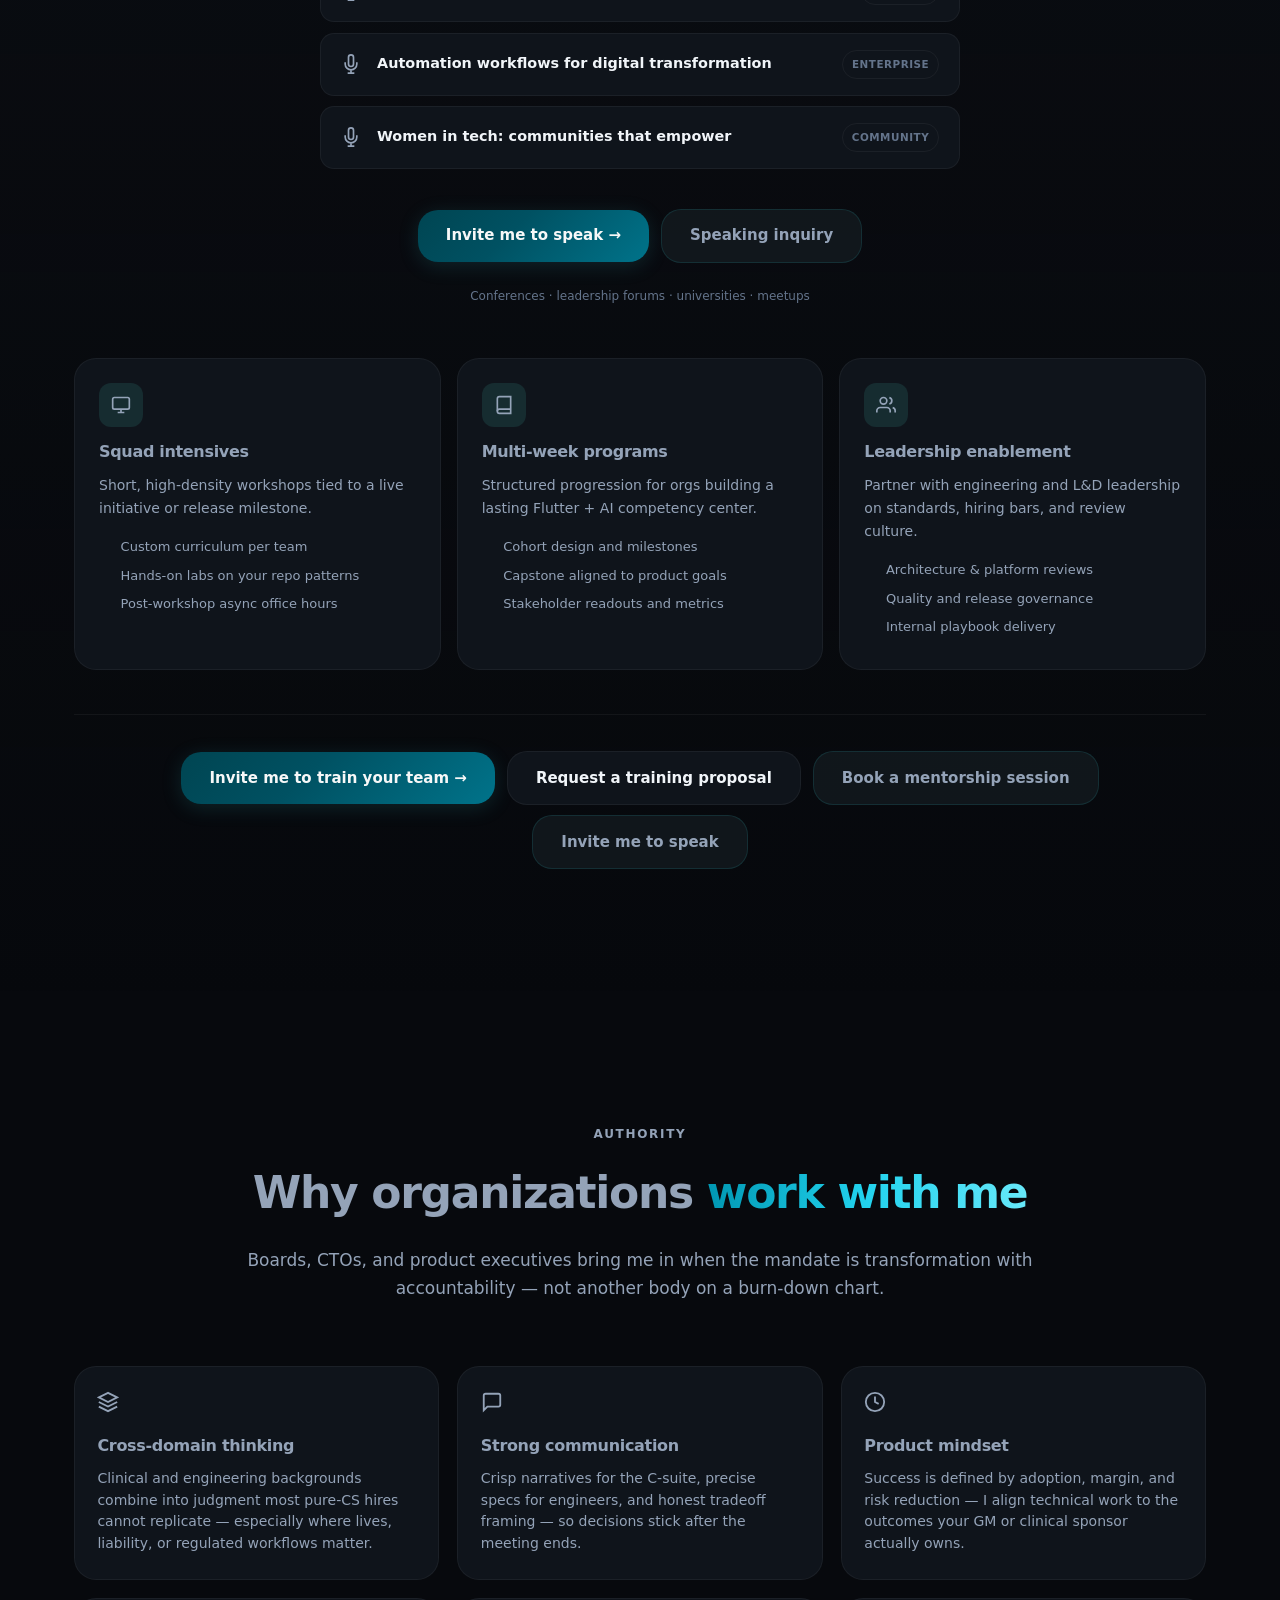
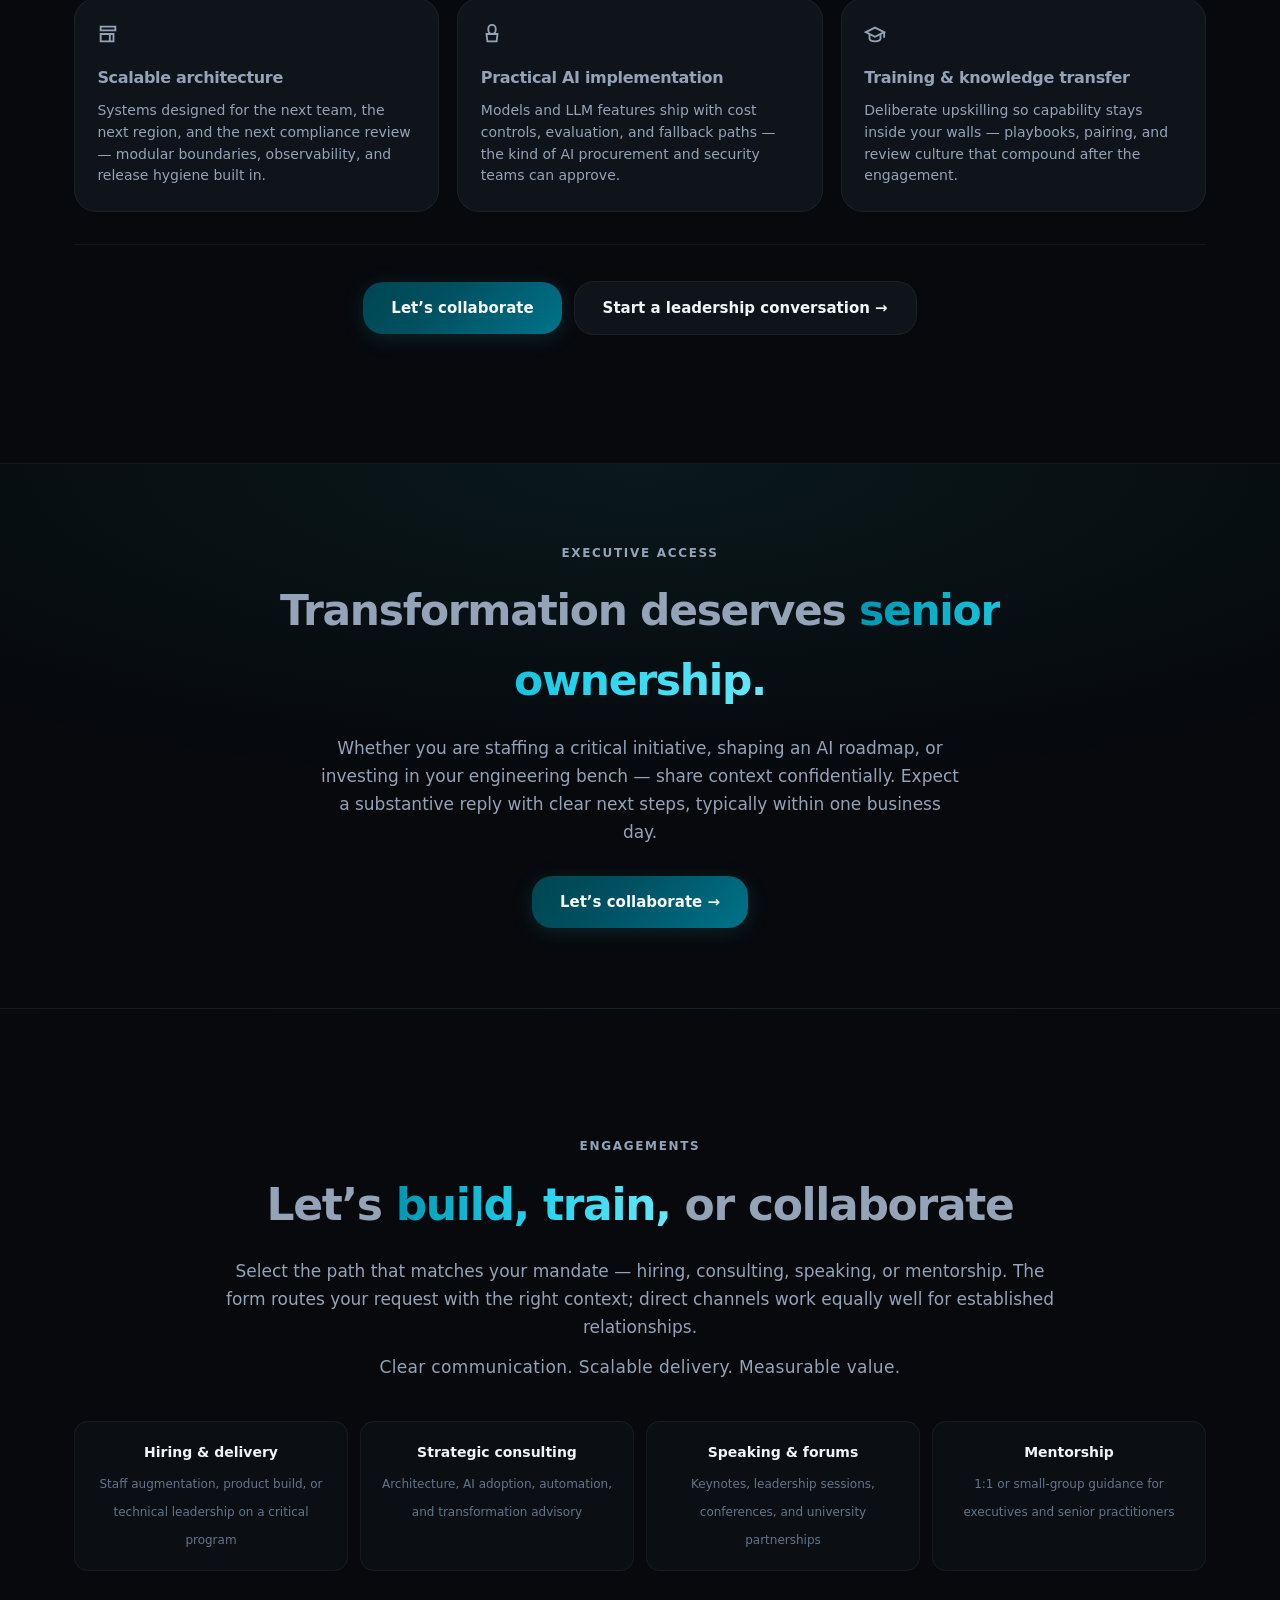
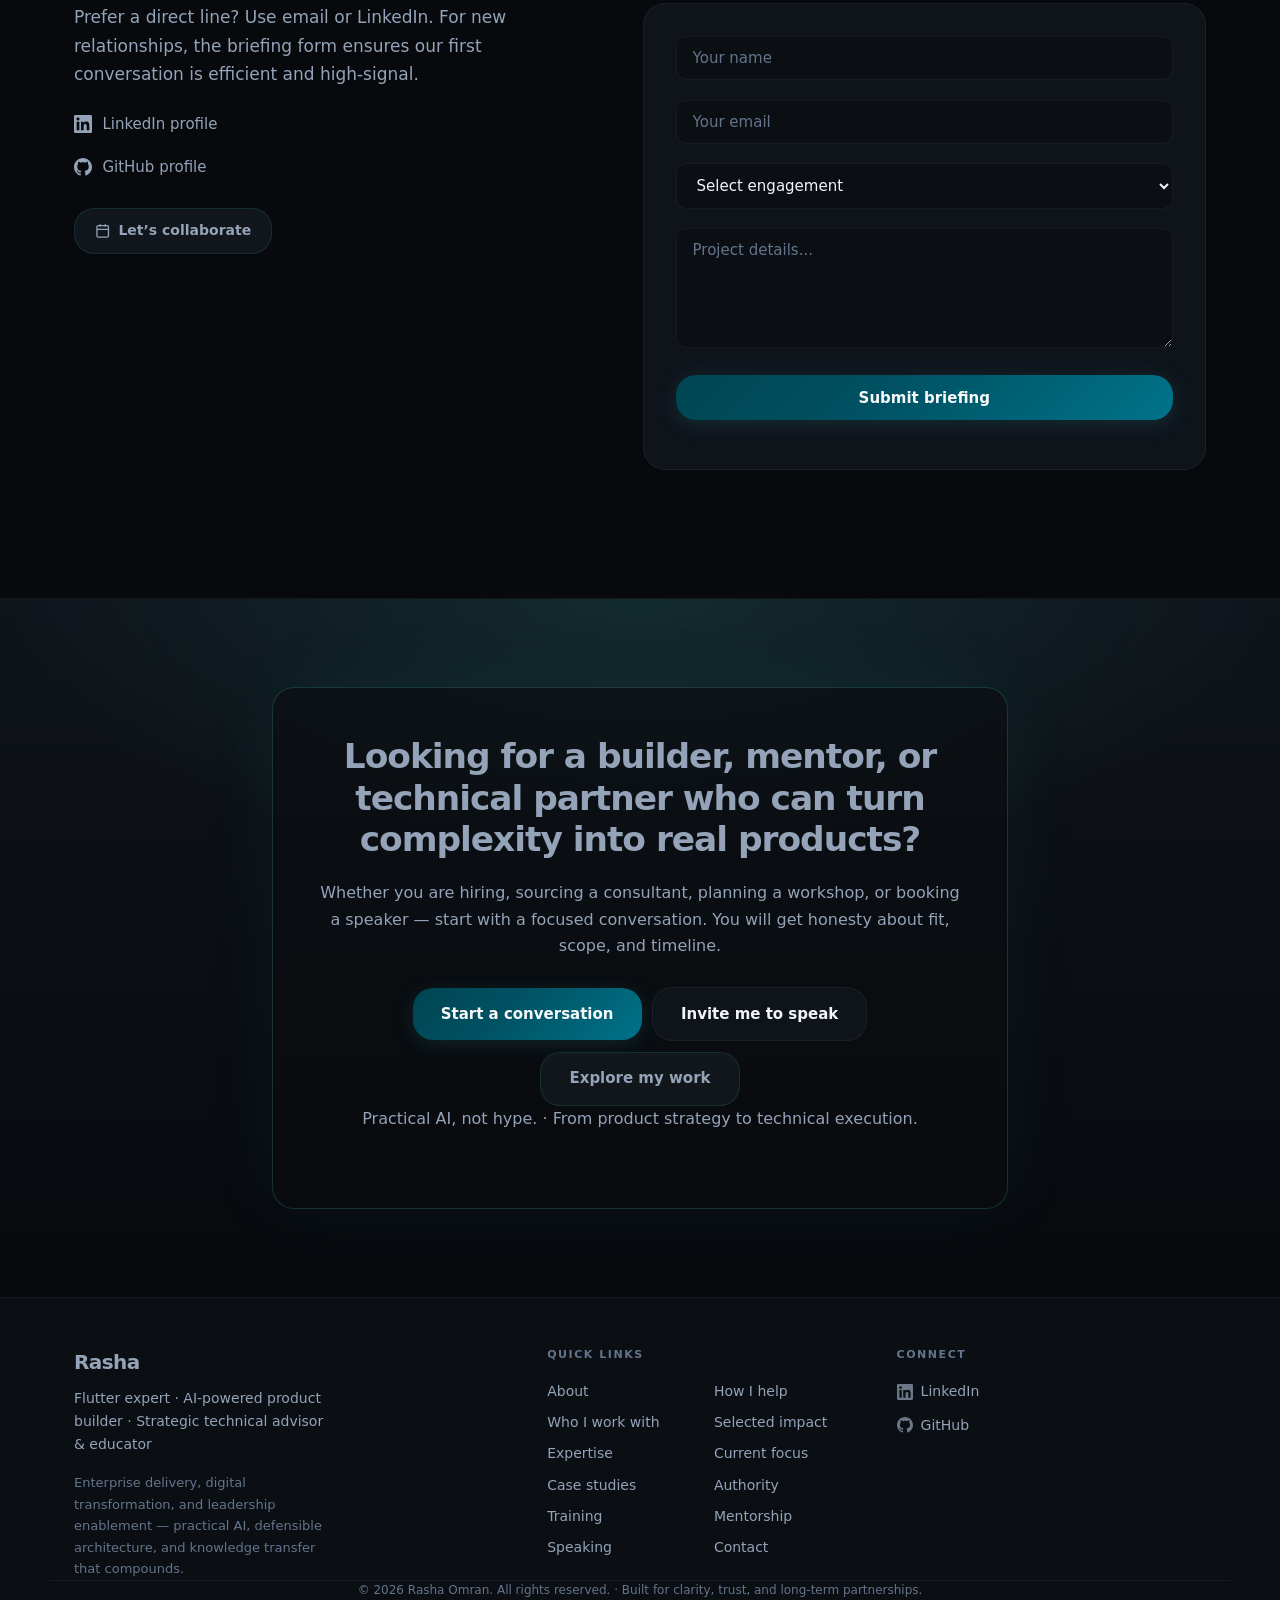
==== commit 81a2fe83: "Project1 page" ====
--- a/index.html
+++ b/index.html
@@ -543,6 +543,7 @@
           </header>
 
           <article class="case-featured reveal">
+             <a href="pages/project1.html" class="card-link"></a>
             <div class="case-tags">
               <span class="pill pill-teal">Healthcare · AI</span>
               <span class="pill pill-muted">Featured case study</span>
--- a/css/main.css
+++ b/css/main.css
@@ -1078,7 +1078,7 @@
 
 .impact-card .stat-line em {
   font-style: normal;
-  background: var(--gradient);
+  background: var(--accent);
   -webkit-background-clip: text;
   background-clip: text;
   color: transparent;
@@ -1520,9 +1520,12 @@
   font-weight: 600;
 }
 
+/* ================= CASE STUDY CARDS (HOME PAGE) ================= */
+
+/* Grid */
 .case-grid-2 {
   display: grid;
-  gap: 1.25rem;
+  gap: 1.5rem;
 }
 
 @media (min-width: 768px) {
@@ -1531,32 +1534,77 @@
   }
 }
 
+/* Cards */
+.case-card,
+.case-featured {
+  position: relative;
+  border-radius: var(--radius-lg);
+  border: 1px solid var(--border);
+  transition: 0.3s ease;
+  overflow: hidden;
+}
+
+/* Featured */
+.case-featured {
+  padding: 2rem;
+  background: var(--surface);
+  margin-bottom: 1.5rem;
+}
+
+/* Normal cards */
 .case-card {
-  padding: clamp(1.35rem, 3vw, 1.85rem);
-  border-radius: var(--radius-lg);
- background: var(--gradient-soft);
-box-shadow: var(--shadow-card);
-  border: 1px solid var(--border);
+  padding: 1.5rem;
+  background: var(--gradient-soft);
+  display: flex;
+  flex-direction: column;
+}
+
+/* Hover */
+.case-card:hover,
+.case-featured:hover {
+  transform: translateY(-4px);
+  border-color: rgba(79, 209, 197, 0.3);
+  box-shadow: var(--shadow-card-hover);
+  cursor: pointer;
+}
+
+/* Clickable overlay */
+.card-link {
+  position: absolute;
+  inset: 0;
+  z-index: 5;
+}
+
+/* Allow buttons */
+.case-card a:not(.card-link),
+.case-featured a:not(.card-link) {
   position: relative;
-  transition: border-color 0.25s, transform 0.25s;
-  display: flex;
-  flex-direction: column;
-}
-
-.case-card:hover {
-  box-shadow: var(--shadow-card-hover);
-border-color: hsl(182 60% 37% / 0.25);
-  transform: translateY(-2px);
-}
-
-.case-card .arrow {
+  z-index: 10;
+}
+
+/* Arrow */
+.case-card::after,
+.case-featured::after {
+  content: "→";
   position: absolute;
-  top: 1.25rem;
-  right: 1.25rem;
+  bottom: 15px;
+  right: 20px;
+  opacity: 0;
+  transition: 0.3s;
   color: var(--teal);
-  opacity: 0.7;
-}
-
+}
+
+.case-card:hover::after,
+.case-featured:hover::after {
+  opacity: 1;
+  transform: translateX(5px);
+}
+
+/* Text */
+.summary {
+  color: var(--text-muted);
+  font-size: 0.9rem;
+}
 .case-card h3 {
   font-size: 1.1rem;
   margin: 0 0 0.5rem;
@@ -1819,7 +1867,7 @@
 .trust-card .big {
   font-size: 3rem;
   font-weight: 800;
-  background: var(--gradient);
+  background: var(--accent);
   -webkit-background-clip: text;
   background-clip: text;
   color: transparent;
@@ -2515,4 +2563,6 @@
   .hero-typing {
     font-size: clamp(1.2rem, 5vw, 1.5rem);
   }
+
+  
 }
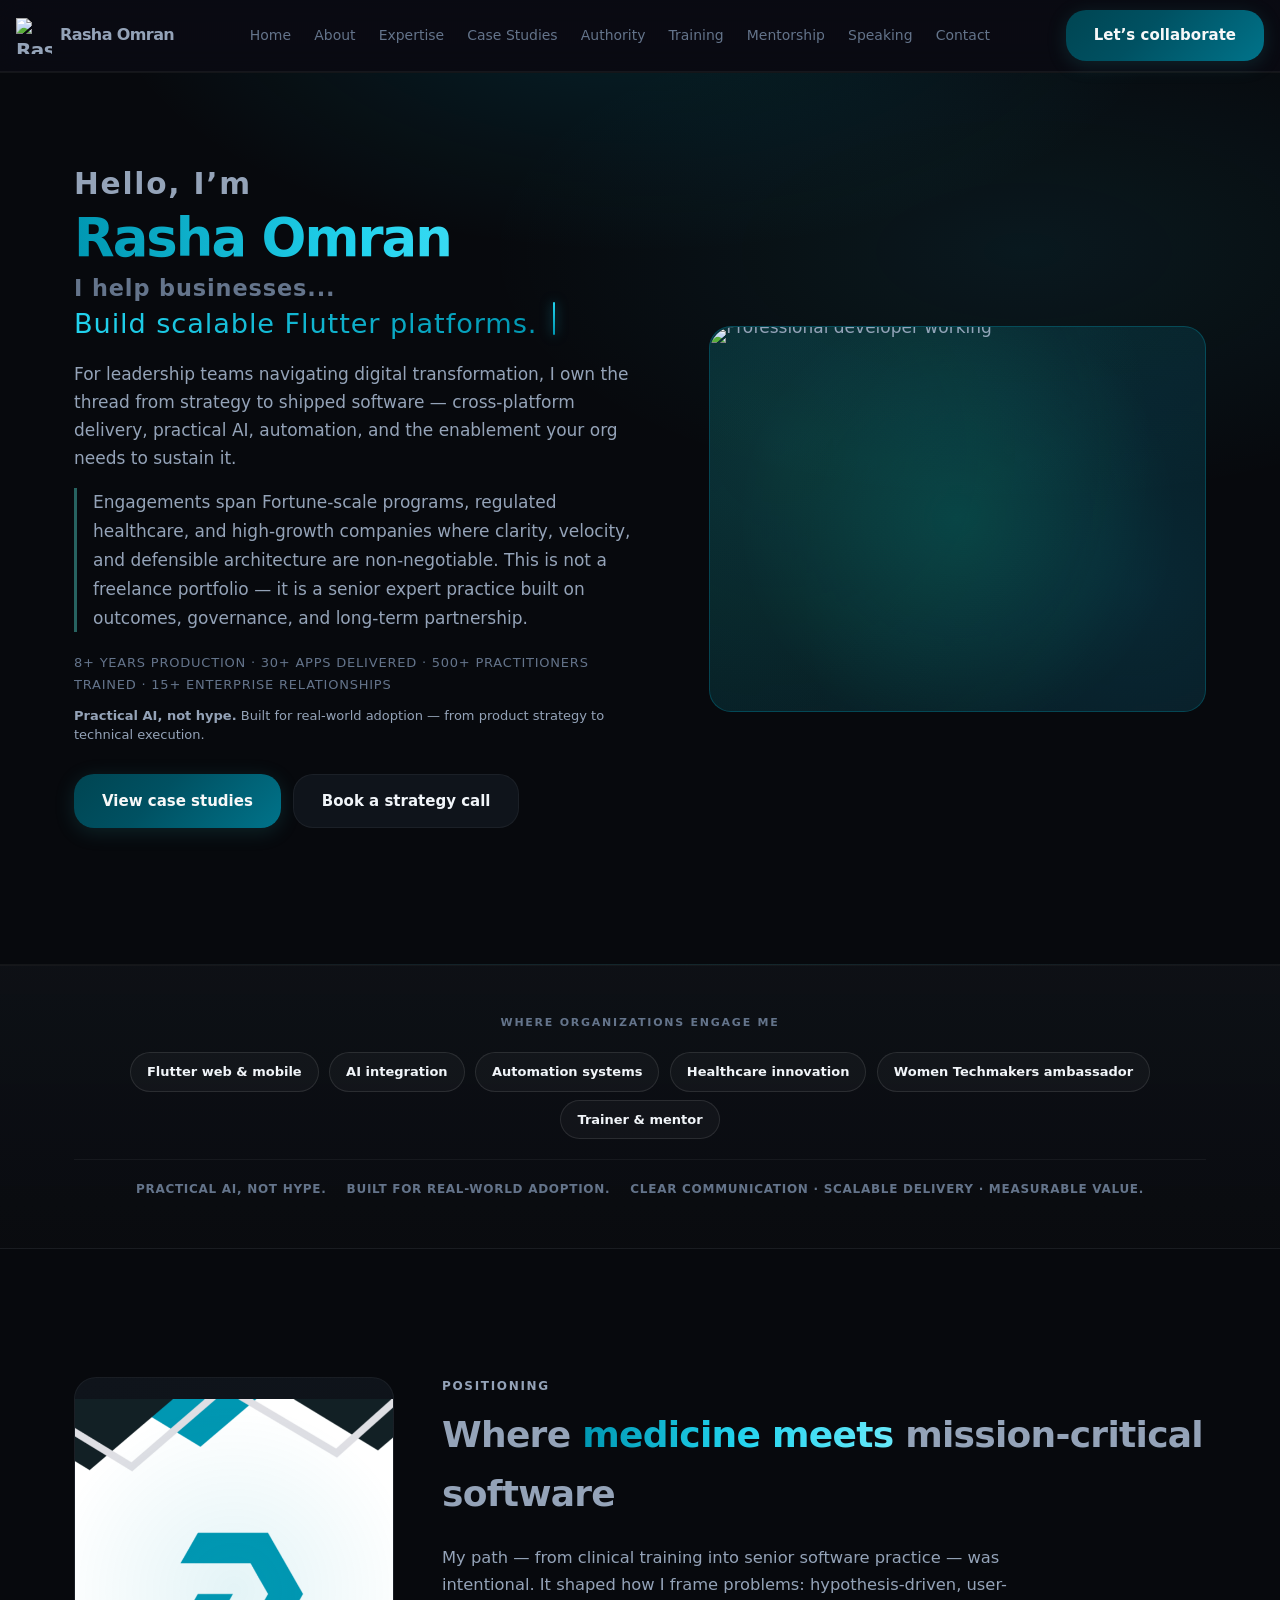
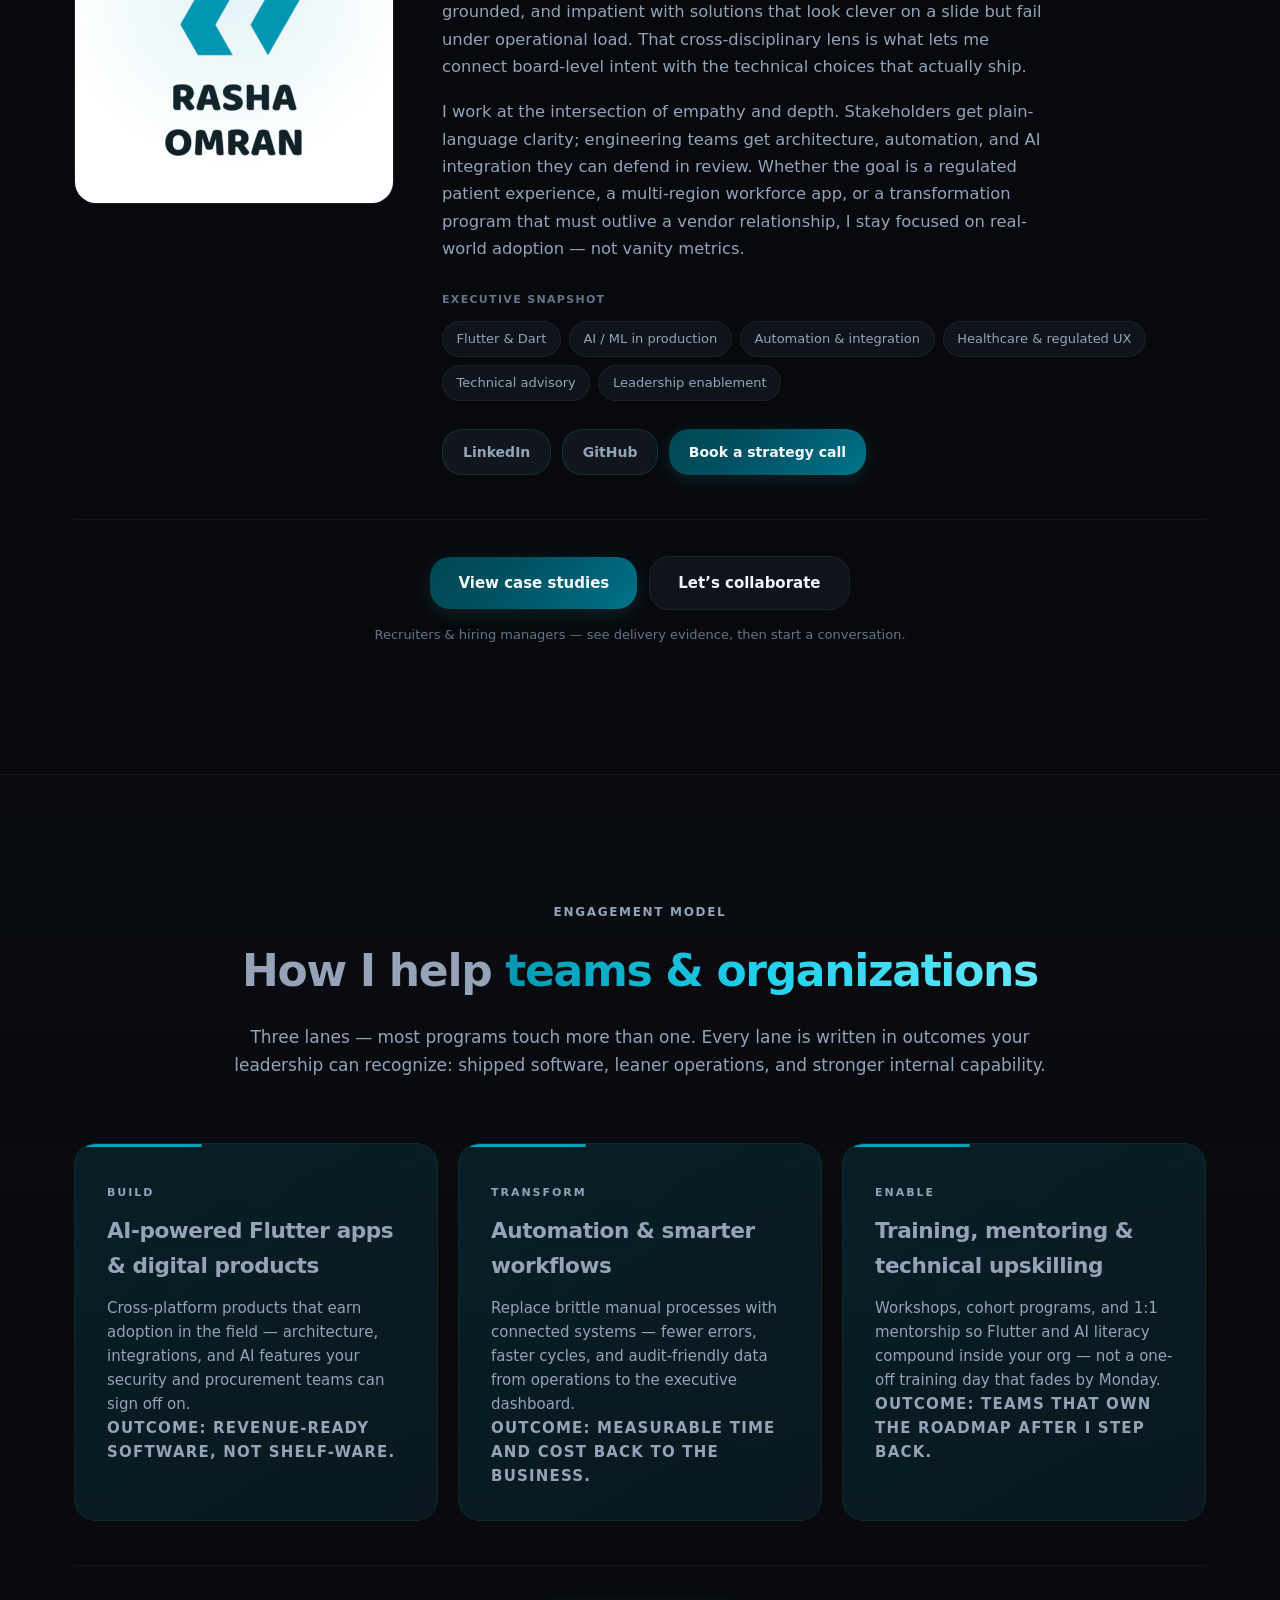
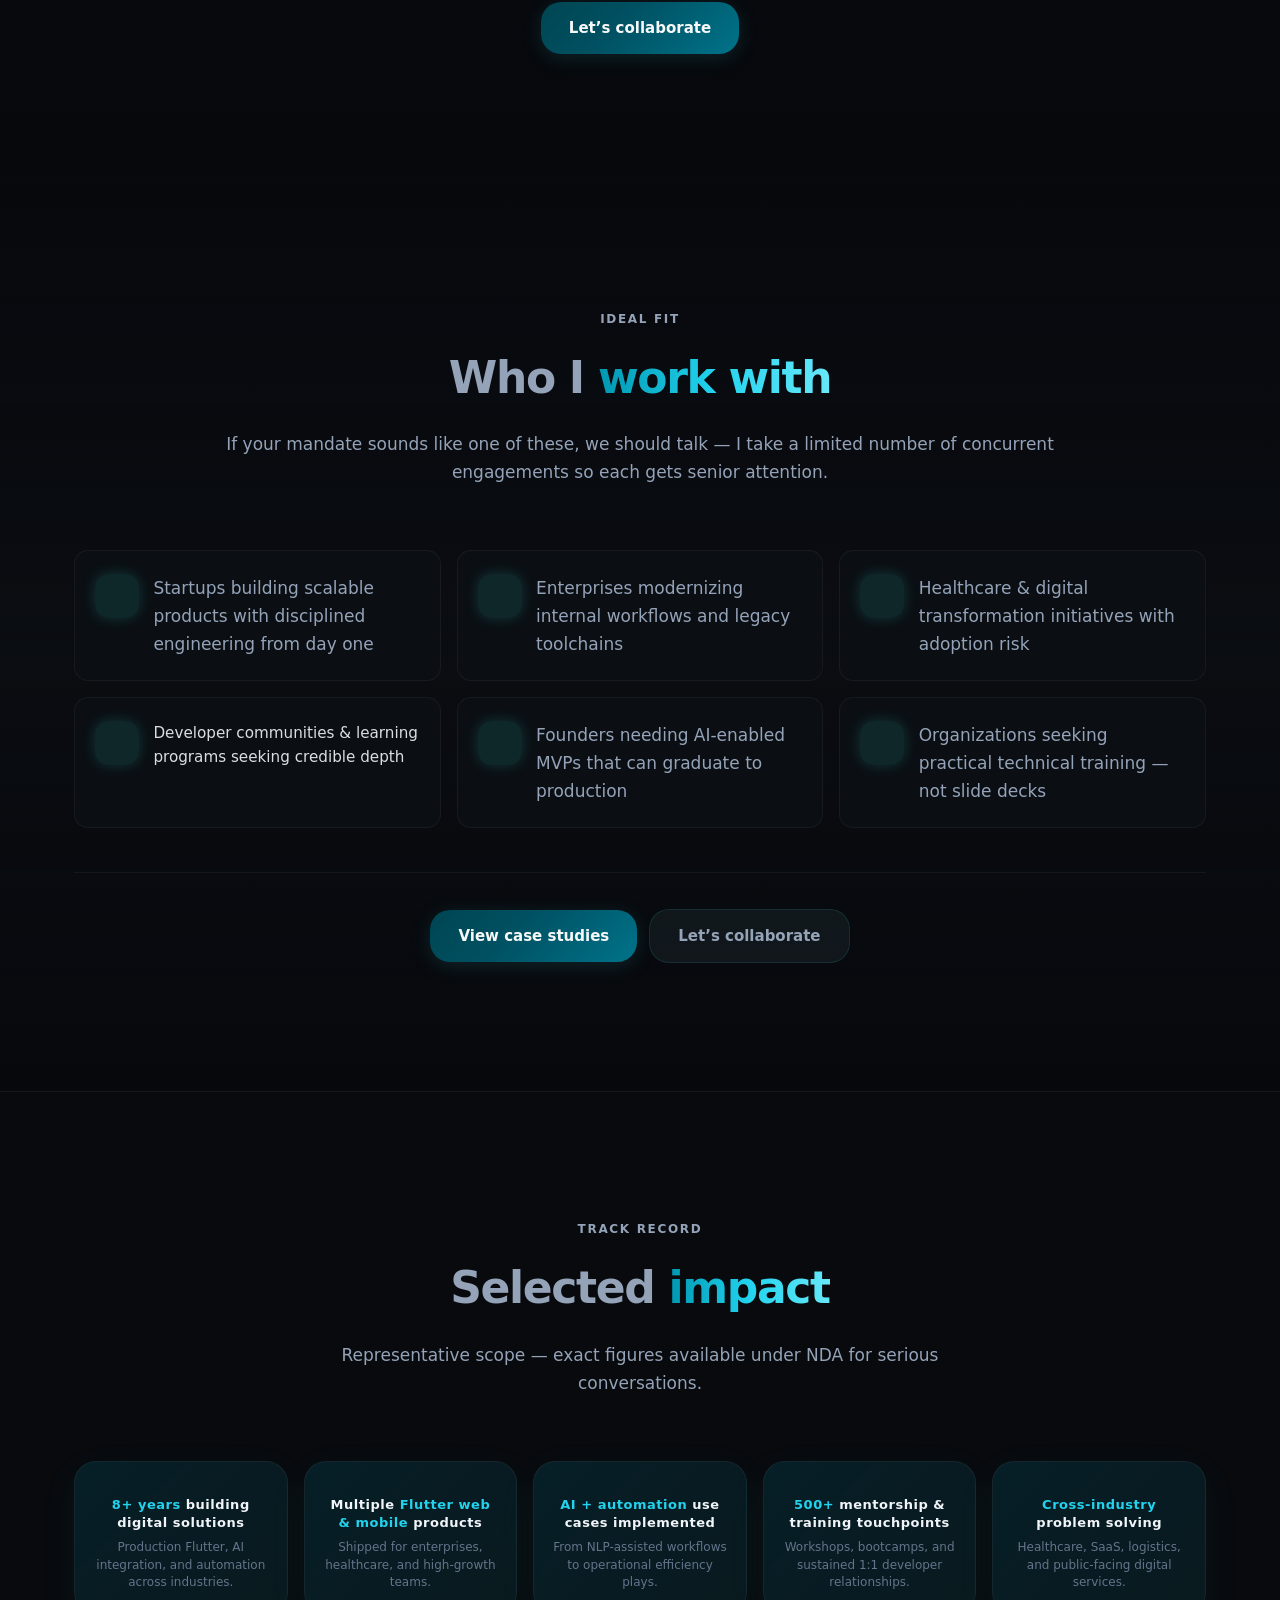
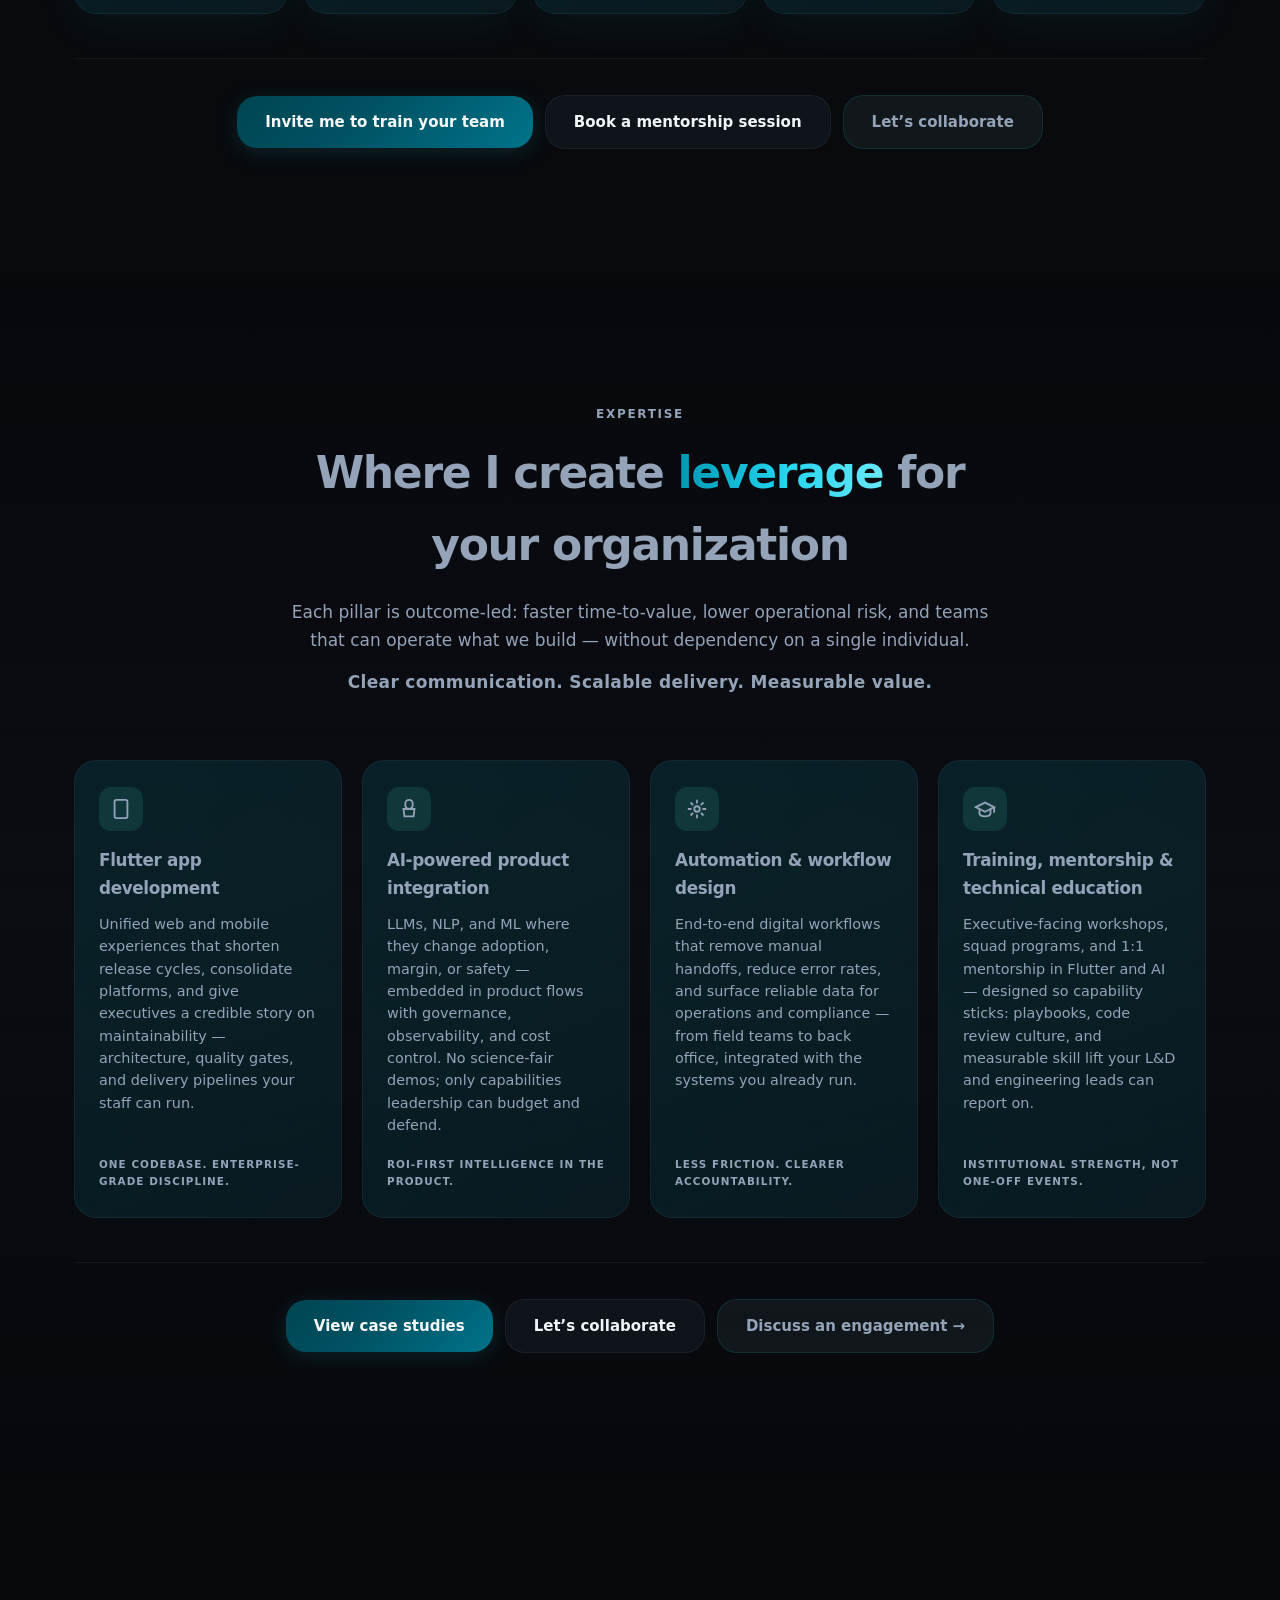
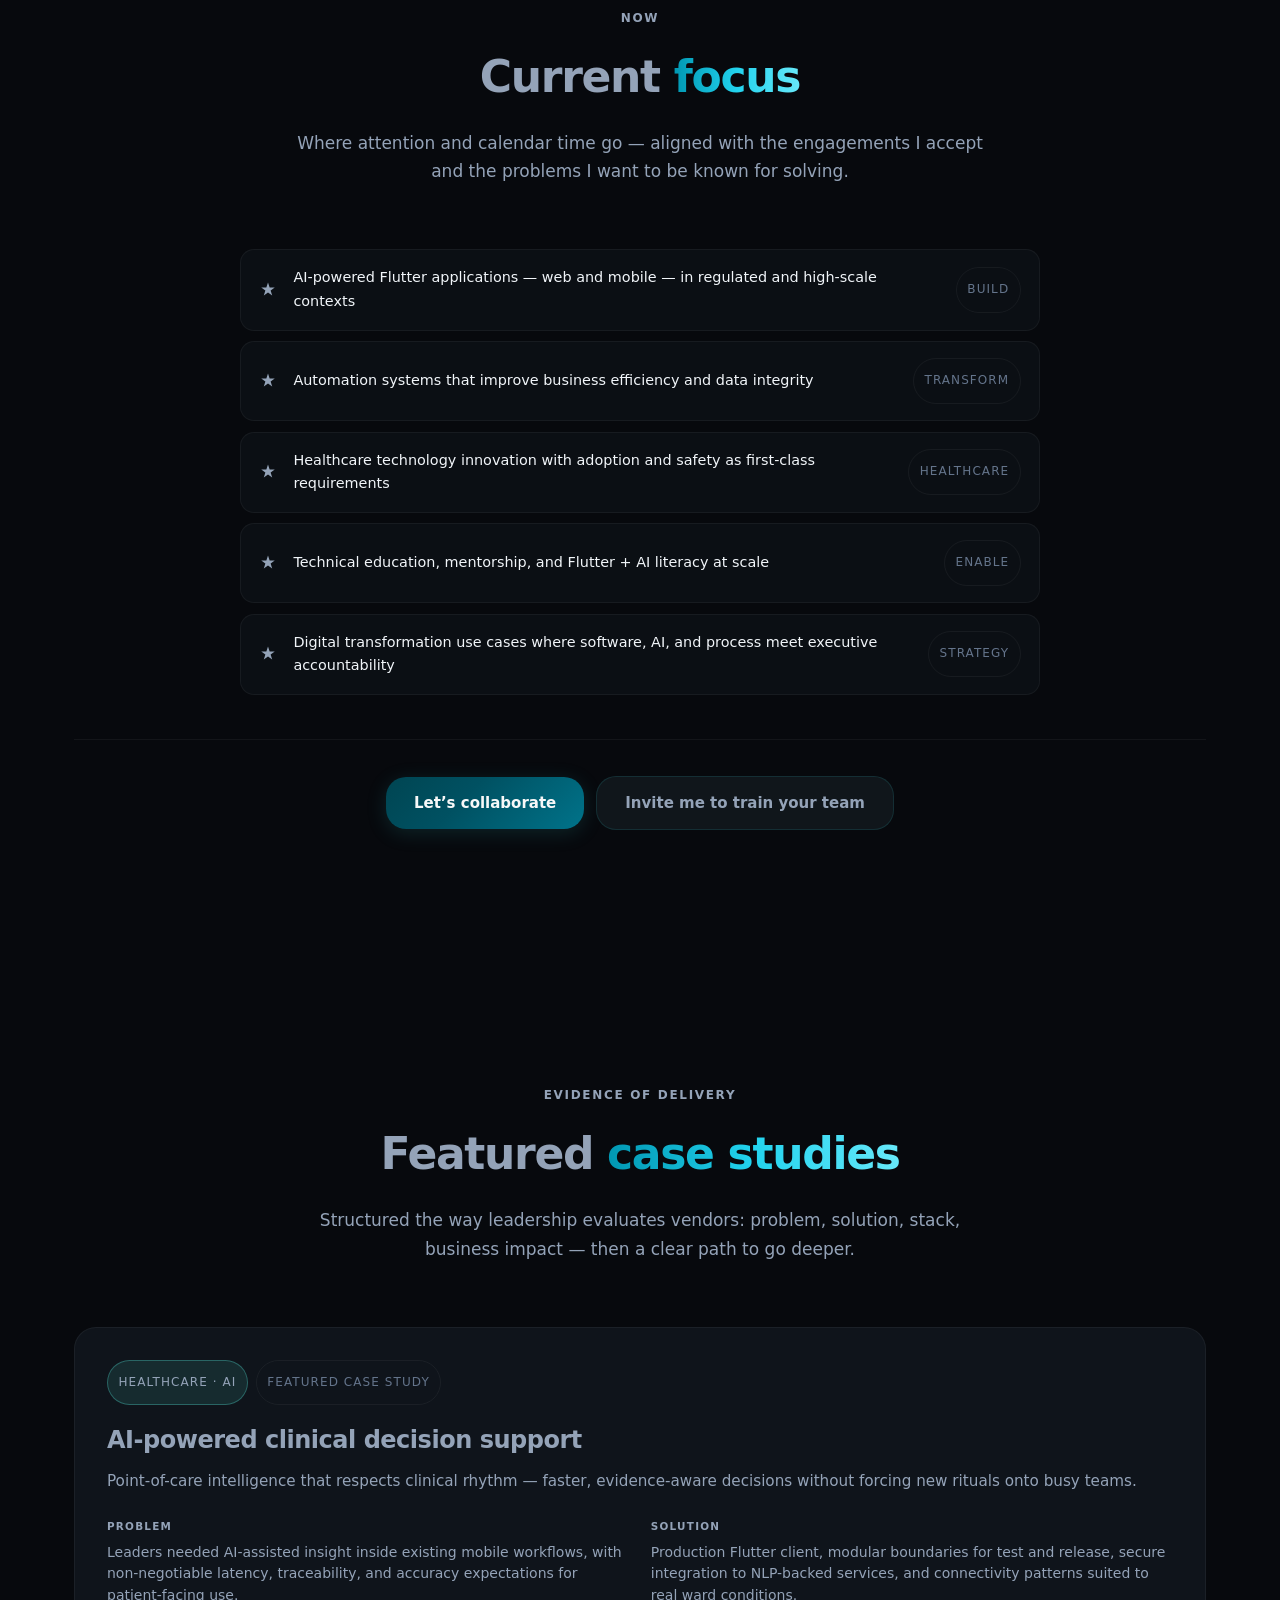
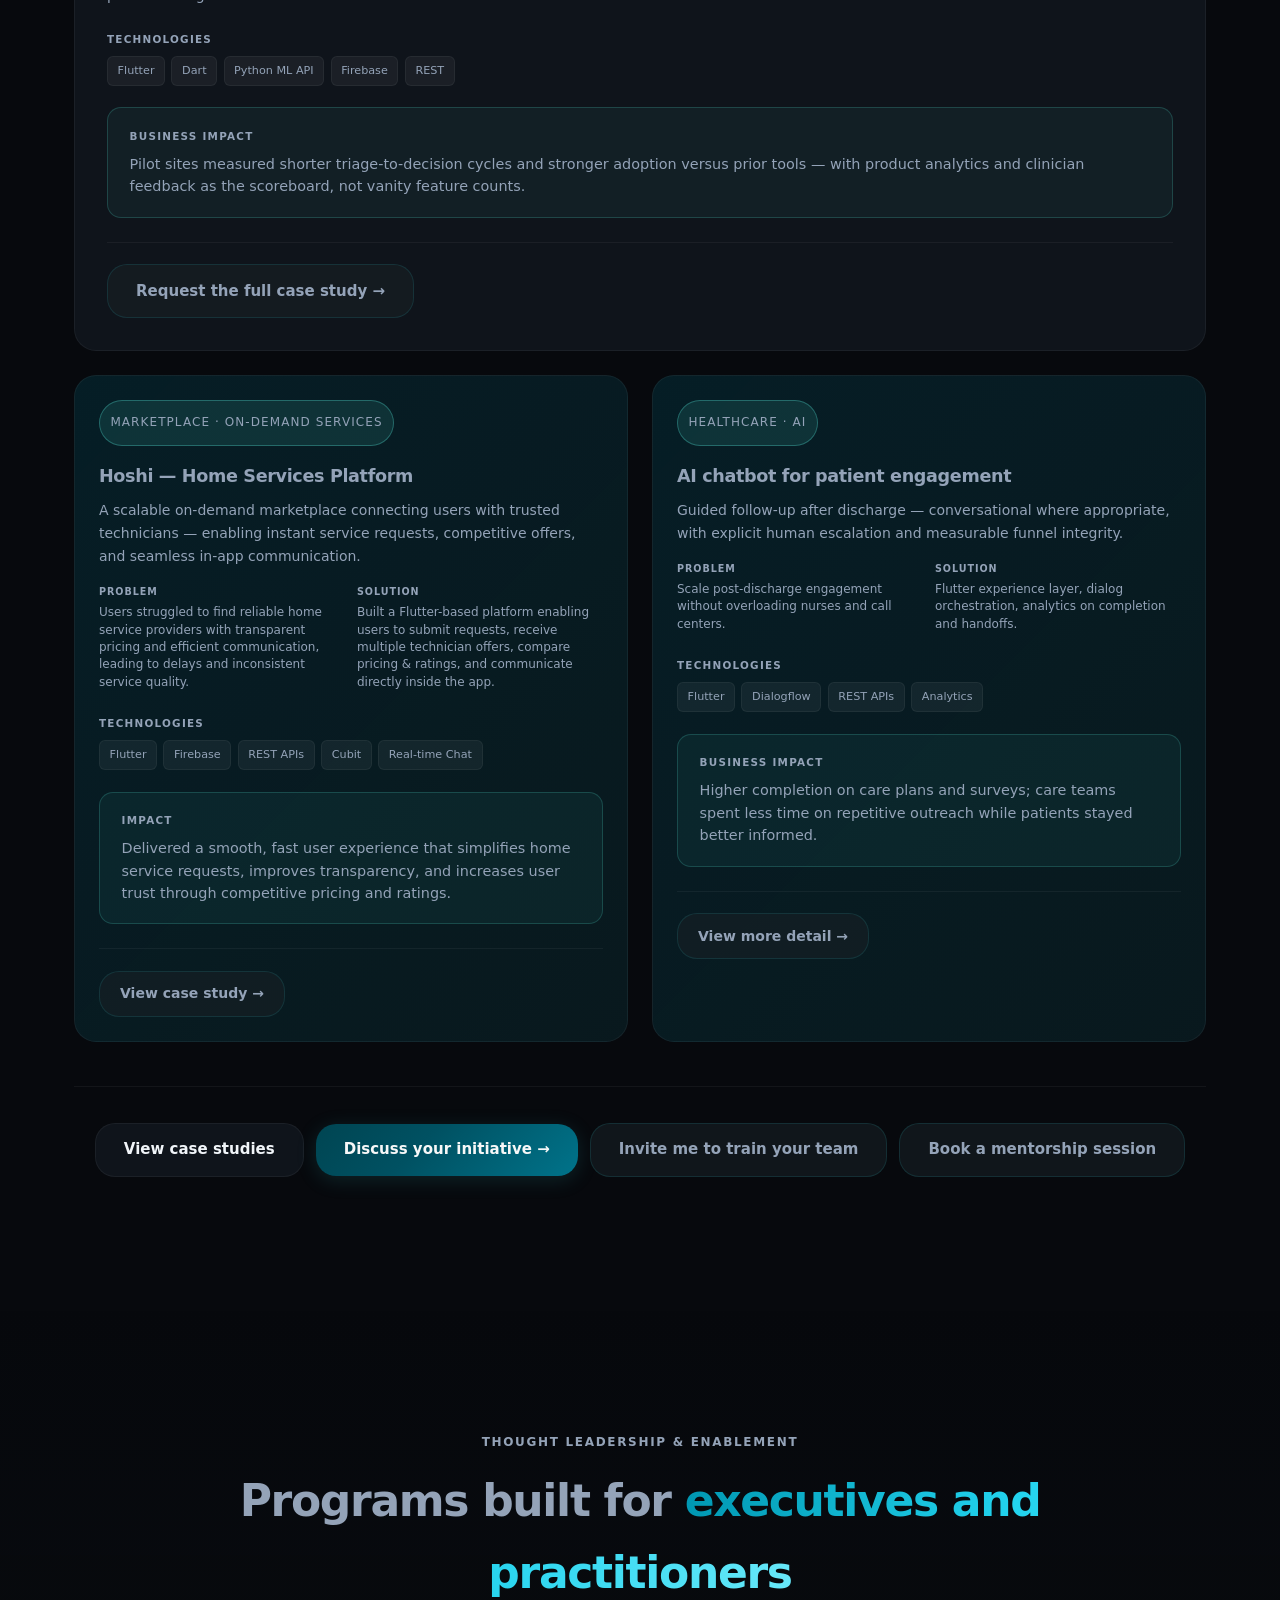
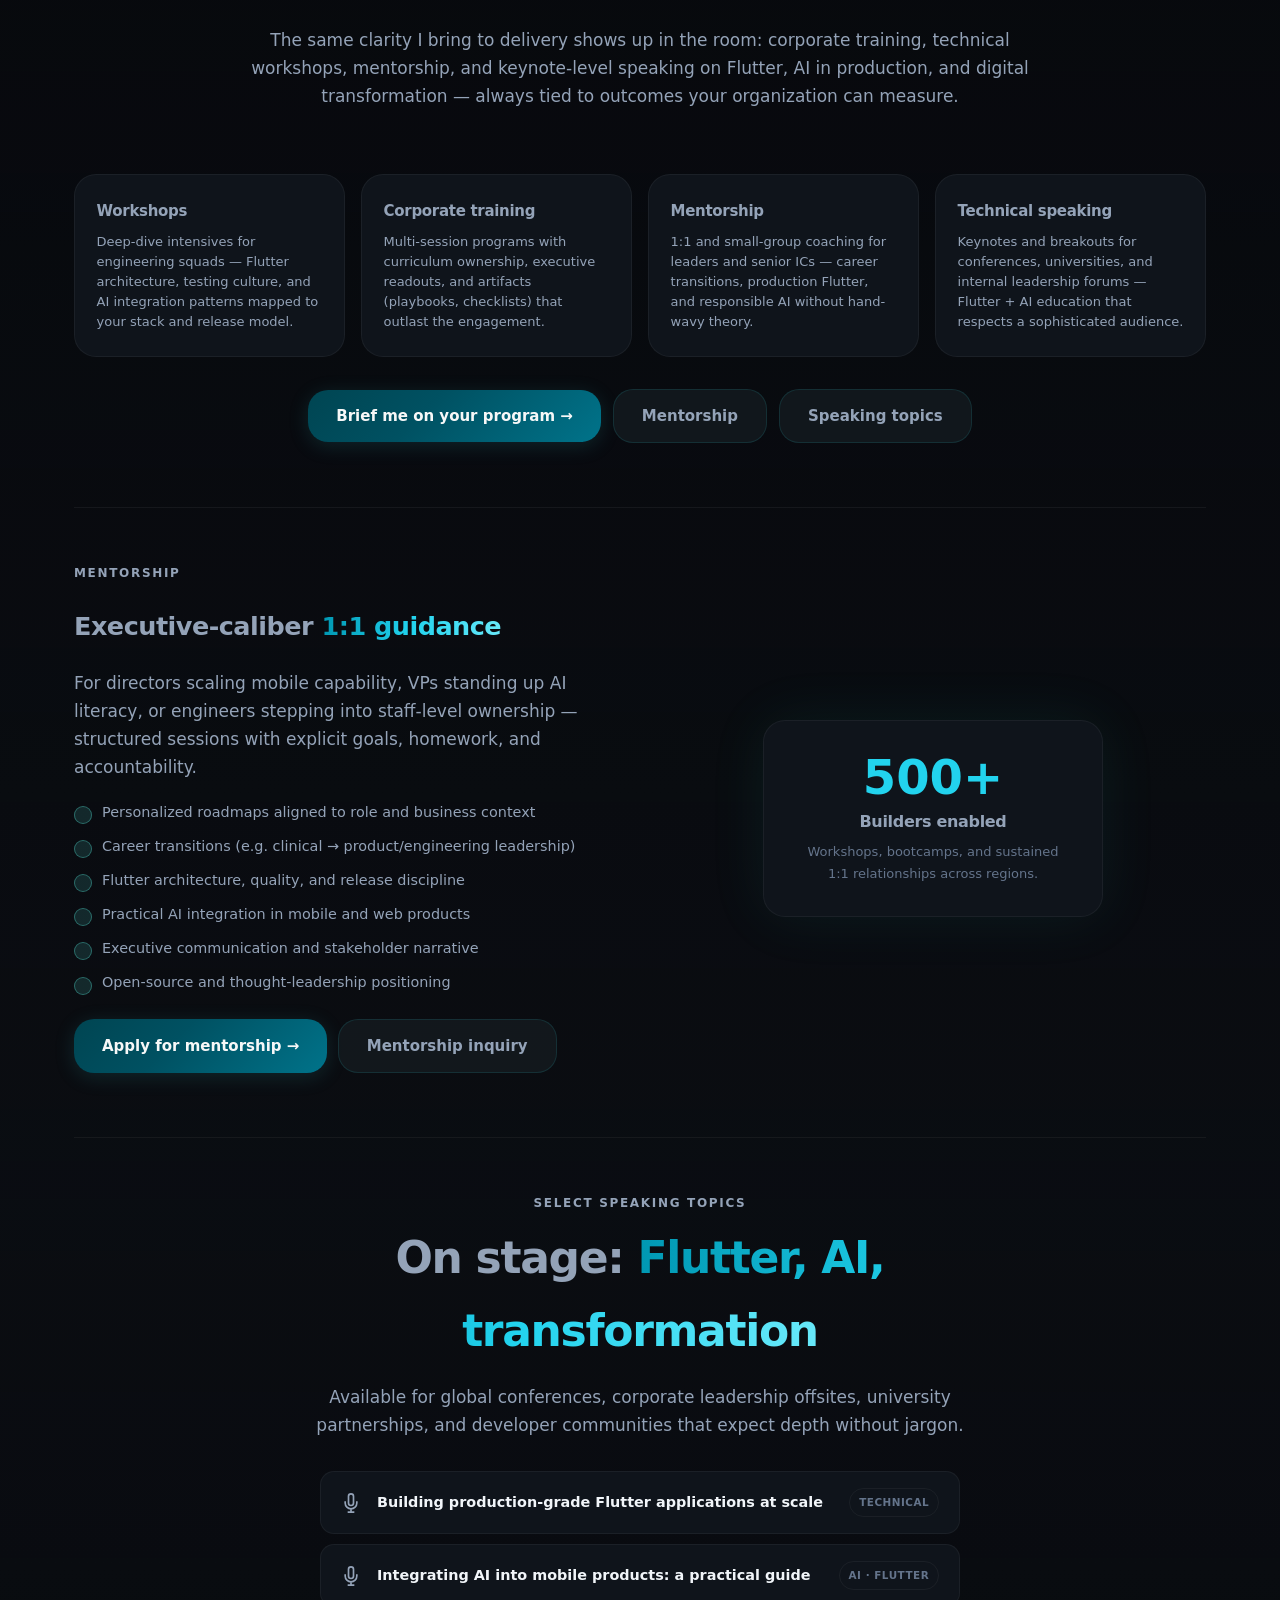
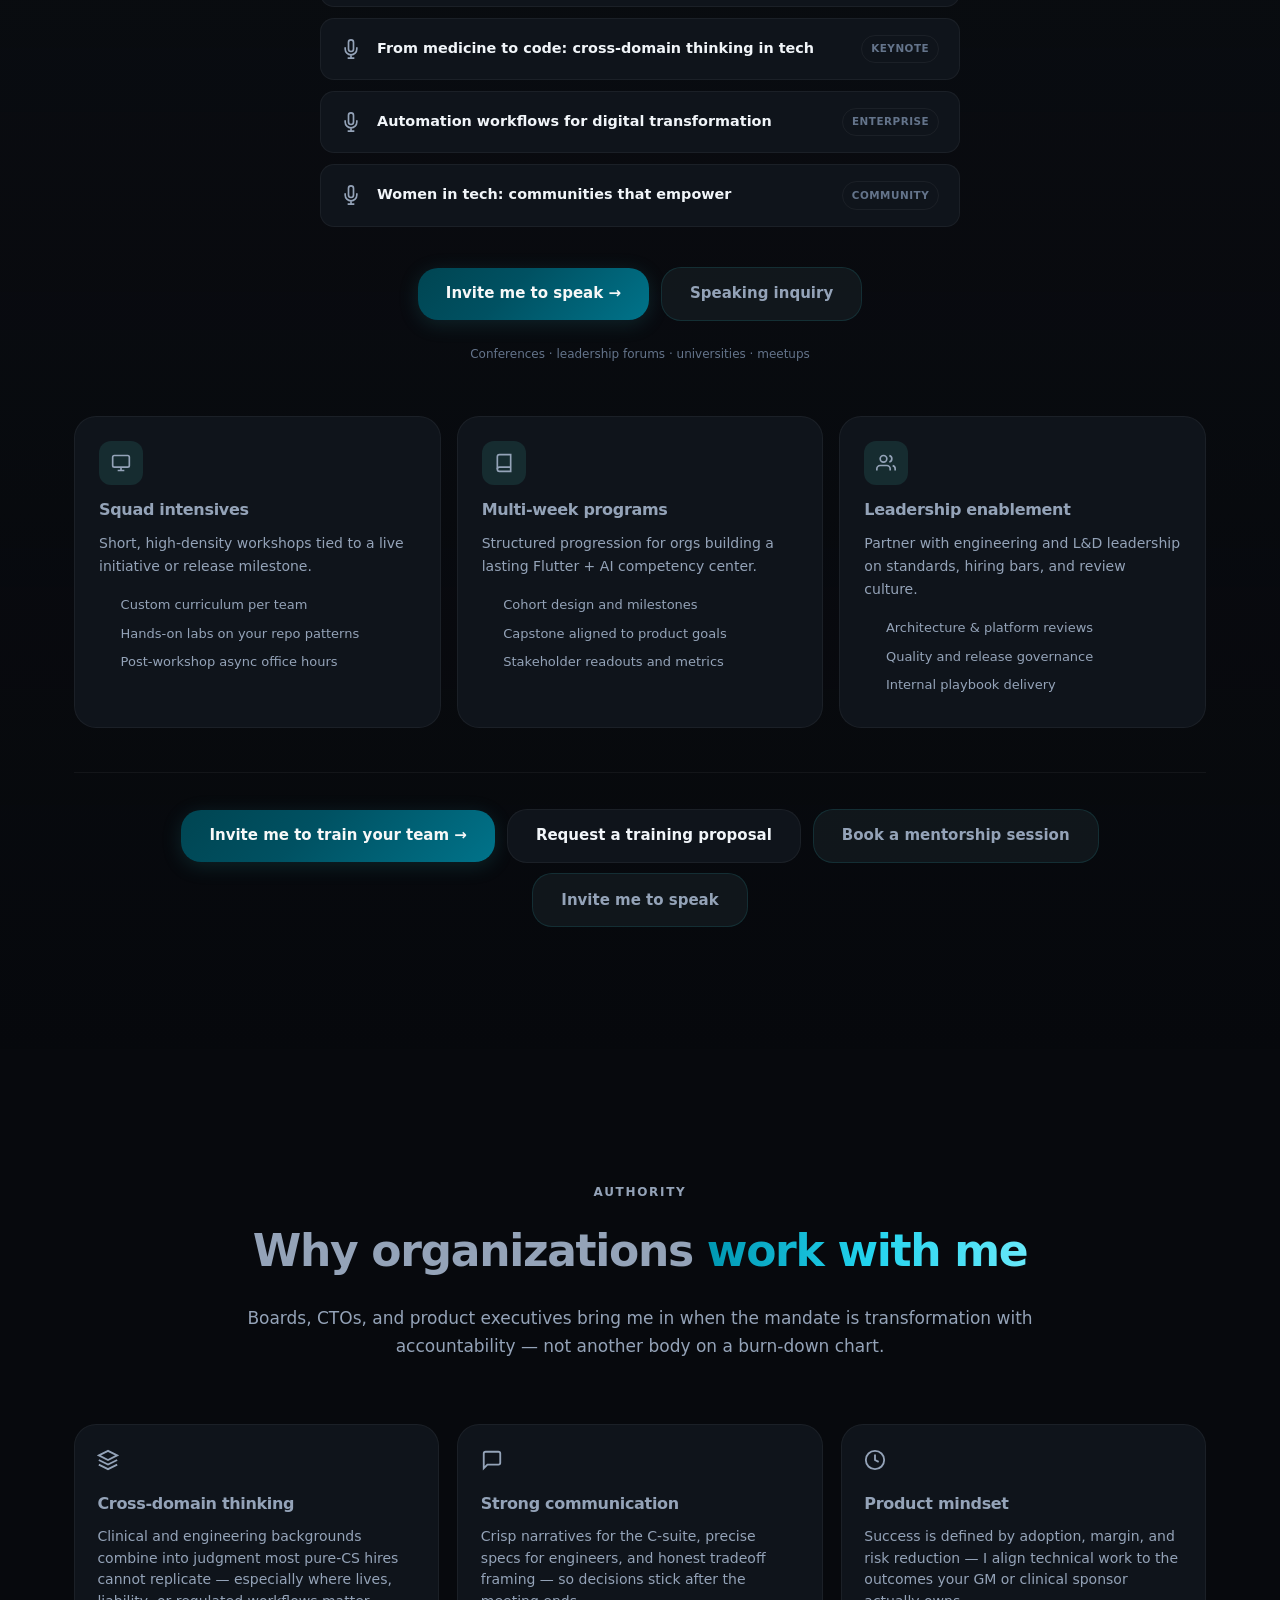
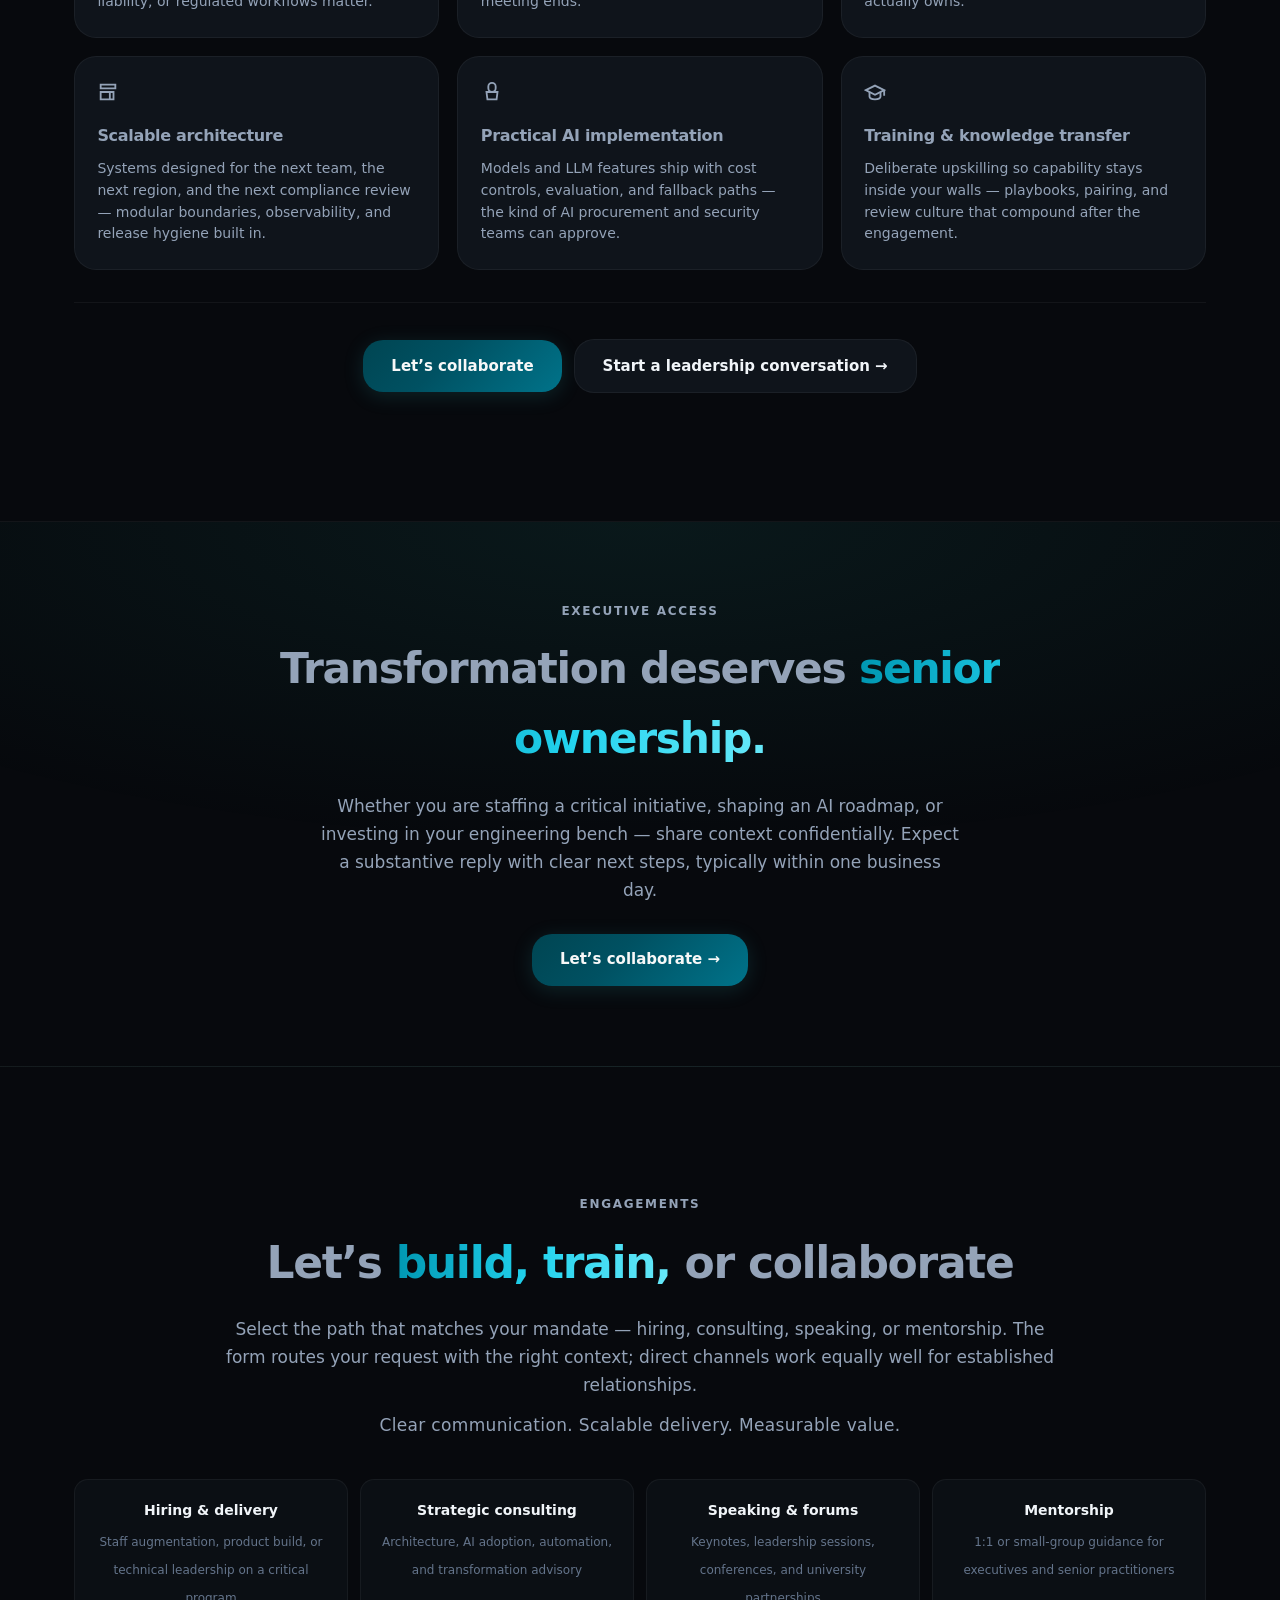
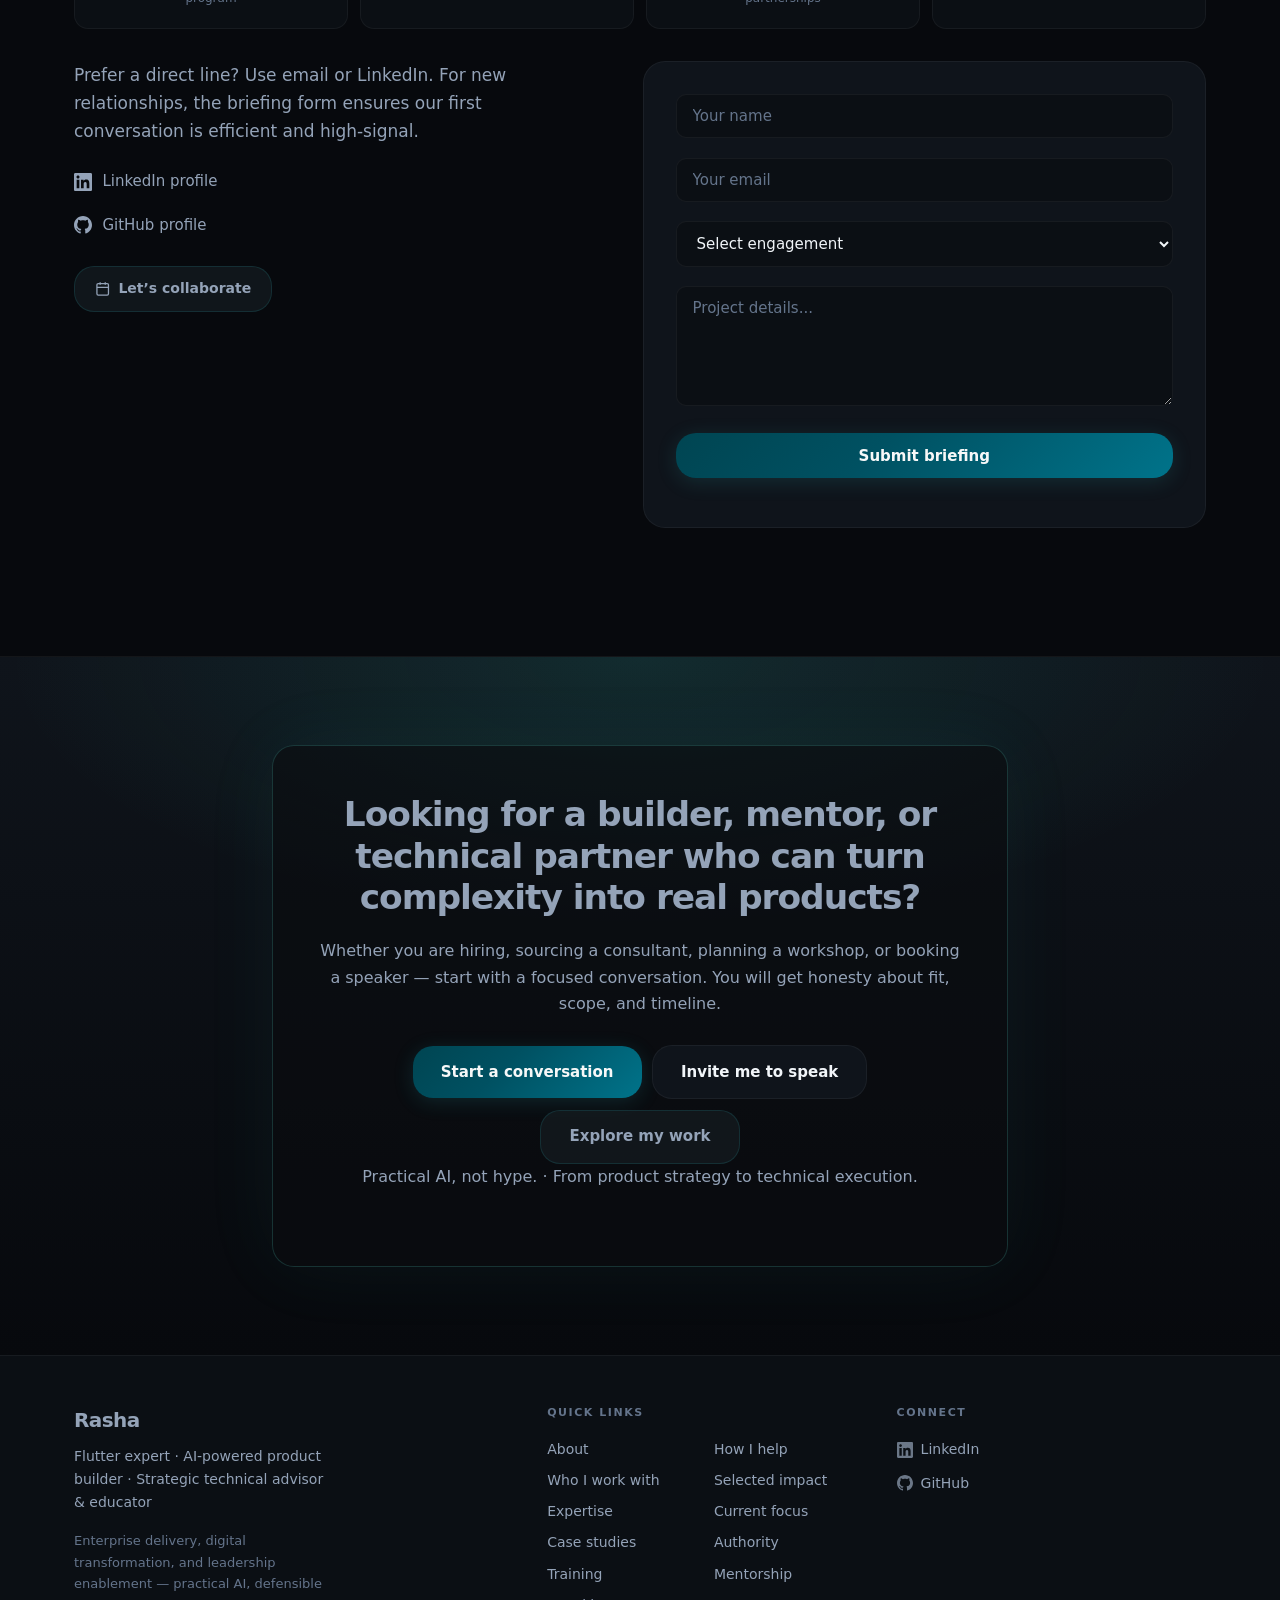
==== commit e18817e4: "add Medical Bot" ====
--- a/index.html
+++ b/index.html
@@ -543,7 +543,7 @@
           </header>
 
           <article class="case-featured reveal">
-             <a href="pages/project1.html" class="card-link"></a>
+             <a href="https://medical-chatbot-igwp123.gamma.site/" class="card-link"></a>
             <div class="case-tags">
               <span class="pill pill-teal">Healthcare · AI</span>
               <span class="pill pill-muted">Featured case study</span>
@@ -593,42 +593,66 @@
 
           <div class="case-grid-2">
             <article class="case-card reveal">
-              <div class="case-tags">
-                <span class="pill pill-teal">Enterprise · automation</span>
-              </div>
-              <h3>Enterprise inventory automation</h3>
-              <p class="summary">
-                One Flutter surface across web and field — replacing spreadsheet sprawl with
-                accountable, auditable stock motion.
-              </p>
-              <div class="mini-cols">
-                <div>
-                  <h4>Problem</h4>
-                  <p>Fragmented manual tracking drove variance, overtime reconciliation, and weak data for ops.</p>
-                </div>
-                <div>
-                  <h4>Solution</h4>
-                  <p>Barcode-driven workflows, role-based access, cloud-backed sync, and operational dashboards.</p>
-                </div>
-              </div>
-              <div class="case-field">
-                <h4>Technologies</h4>
-                <div class="case-tech">
-                  <span>Flutter Web</span><span>Flutter mobile</span><span>Firebase</span
-                  ><span>Cloud Functions</span>
-                </div>
-              </div>
-              <div class="case-impact-box">
-                <h4>Business impact</h4>
-                <p>
-                  Material drop in stock discrepancy and recovered staff hours monthly — leadership
-                  gained a single source of truth for inventory health.
-                </p>
-              </div>
-              <div class="case-study-cta">
-                <a href="#contact-form" class="btn btn-ghost">View more detail →</a>
-              </div>
-            </article>
+  
+  <div class="case-tags">
+    <span class="pill pill-teal">Marketplace · On-demand services</span>
+  </div>
+
+  <h3>Hoshi — Home Services Platform</h3>
+
+  <p class="summary">
+    A scalable on-demand marketplace connecting users with trusted technicians —
+    enabling instant service requests, competitive offers, and seamless in-app communication.
+  </p>
+
+  <div class="mini-cols">
+
+    <div>
+      <h4>Problem</h4>
+      <p>
+        Users struggled to find reliable home service providers with transparent pricing
+        and efficient communication, leading to delays and inconsistent service quality.
+      </p>
+    </div>
+
+    <div>
+      <h4>Solution</h4>
+      <p>
+        Built a Flutter-based platform enabling users to submit requests, receive multiple
+        technician offers, compare pricing & ratings, and communicate directly inside the app.
+      </p>
+    </div>
+
+  </div>
+
+  <div class="case-field">
+    <h4>Technologies</h4>
+
+    <div class="case-tech">
+      <span>Flutter</span>
+      <span>Firebase</span>
+      <span>REST APIs</span>
+      <span>Cubit</span>
+      <span>Real-time Chat</span>
+    </div>
+  </div>
+
+  <div class="case-impact-box">
+    <h4>Impact</h4>
+
+    <p>
+      Delivered a smooth, fast user experience that simplifies home service requests,
+      improves transparency, and increases user trust through competitive pricing and ratings.
+    </p>
+  </div>
+
+  <div class="case-study-cta">
+    <a href="pages/project1.html" class="btn btn-ghost">
+      View case study →
+    </a>
+  </div>
+
+</article>
             <article class="case-card reveal reveal-delay-1">
               <div class="case-tags">
                 <span class="pill pill-teal">Healthcare · AI</span>
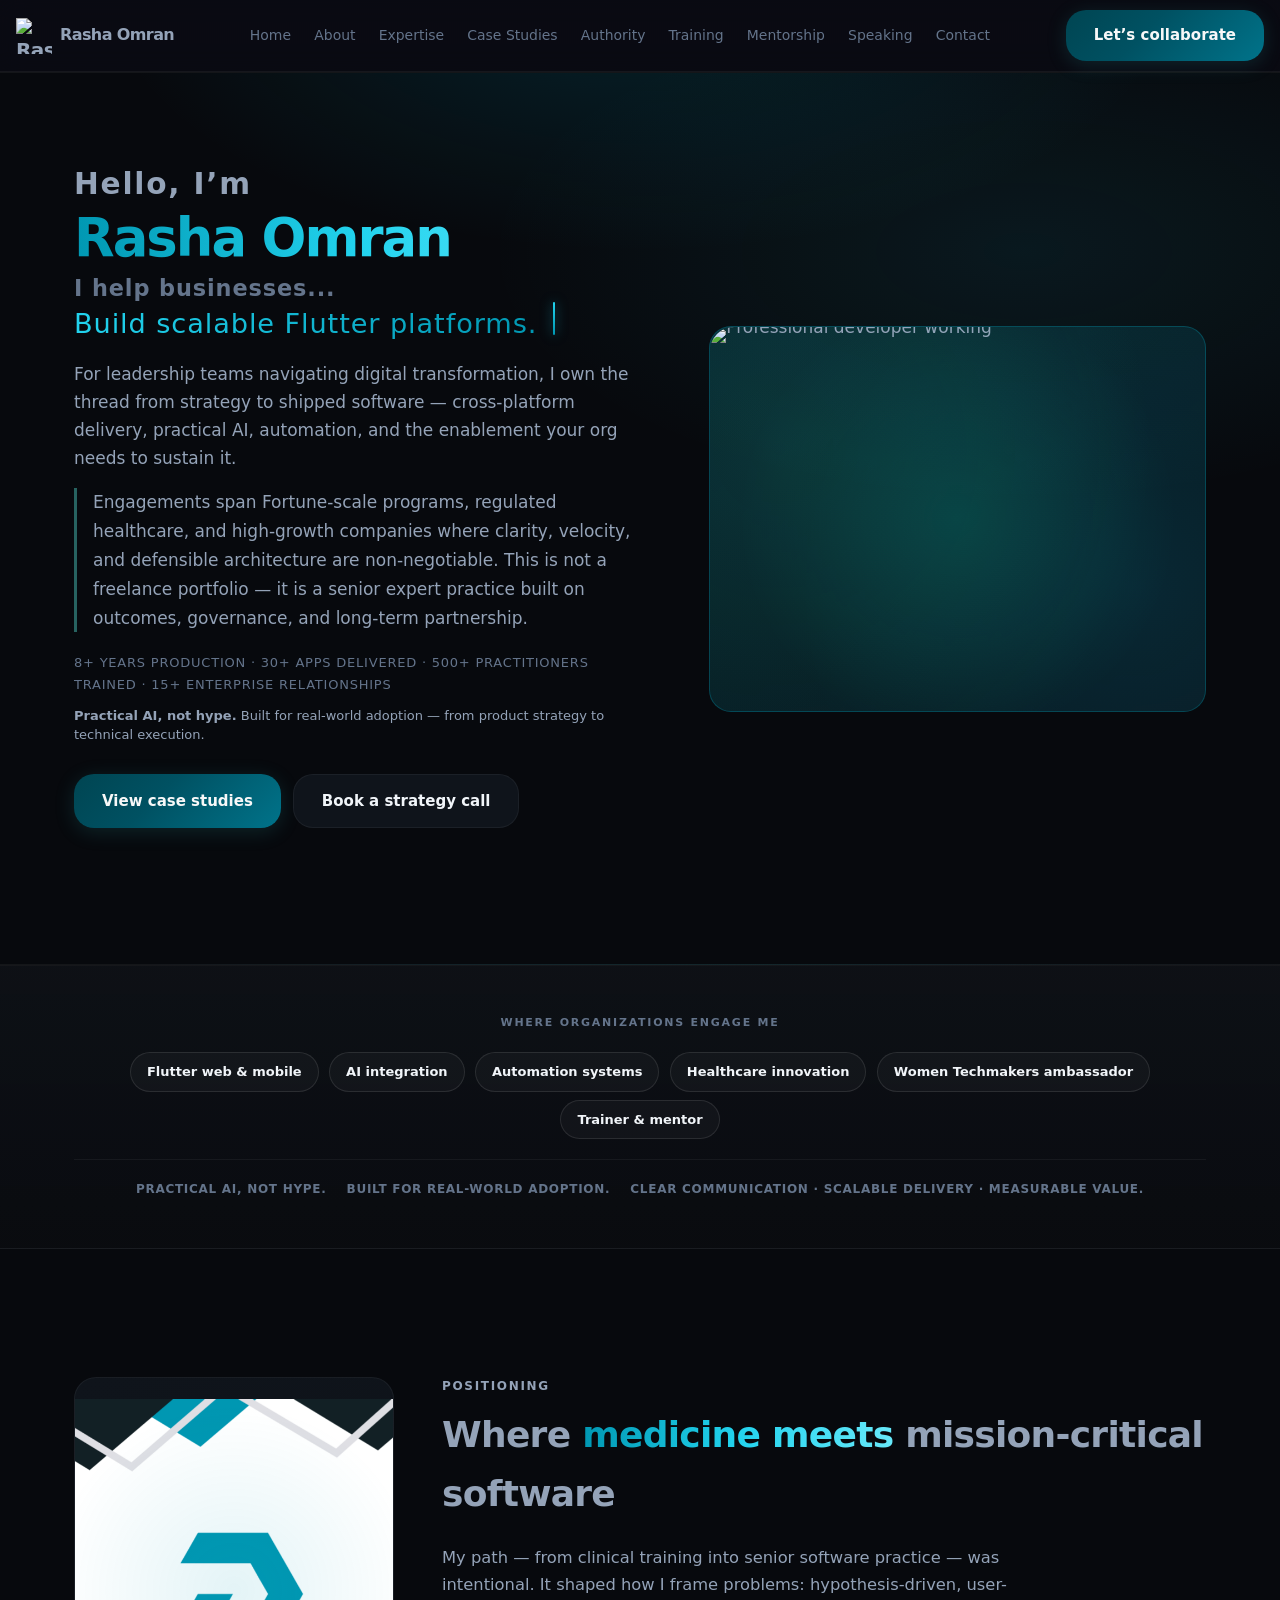
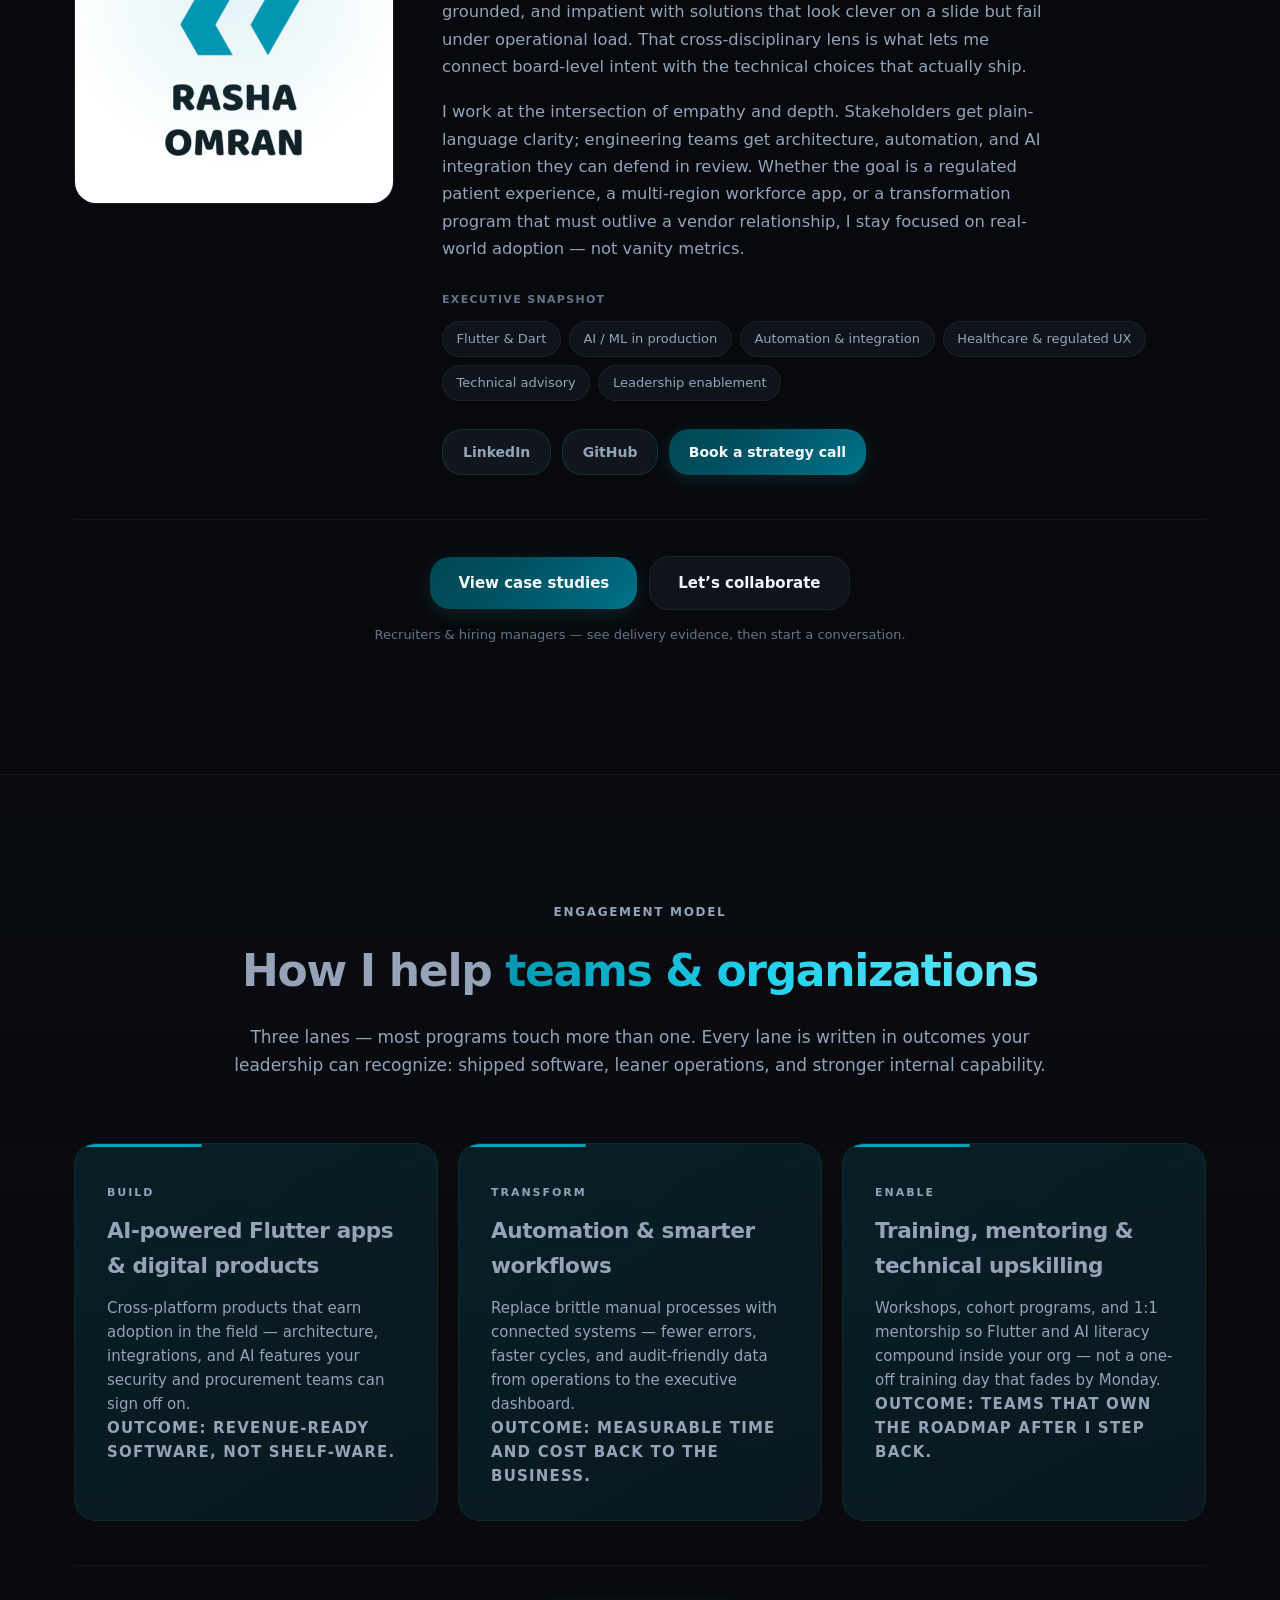
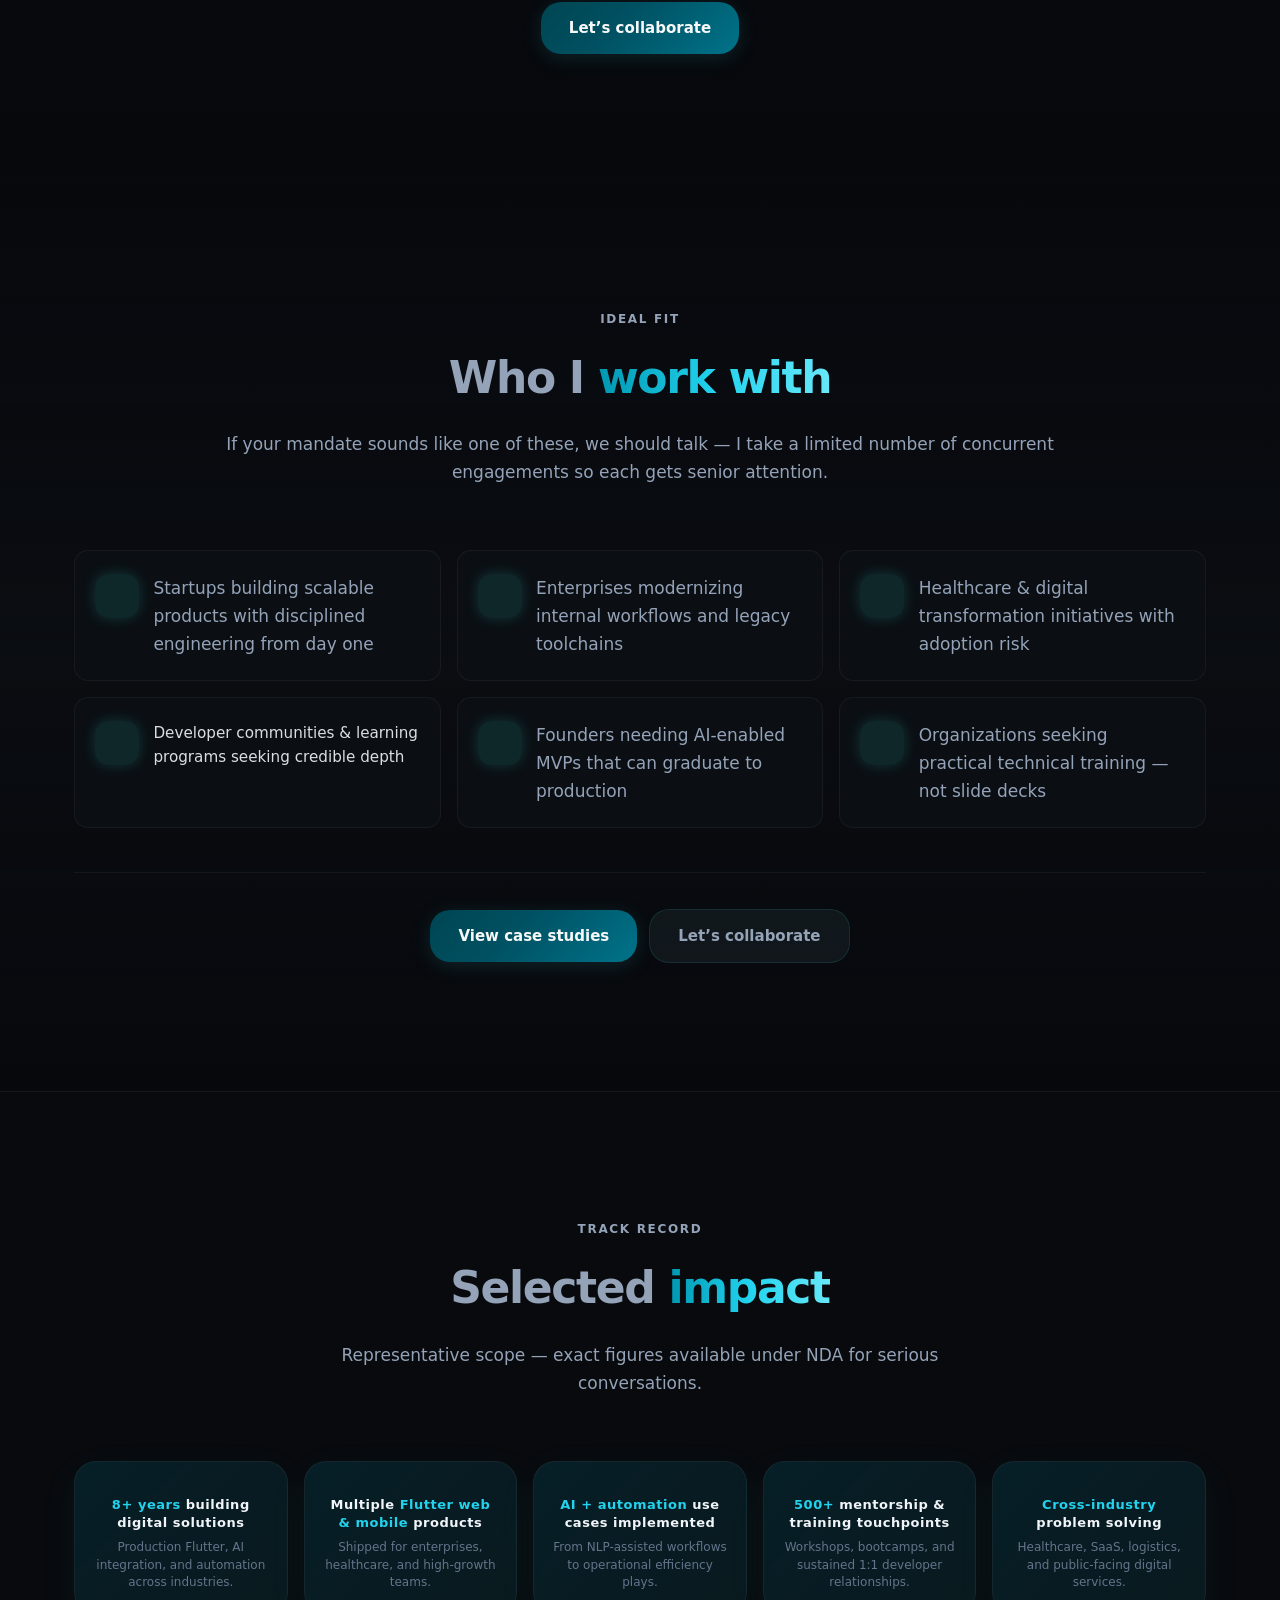
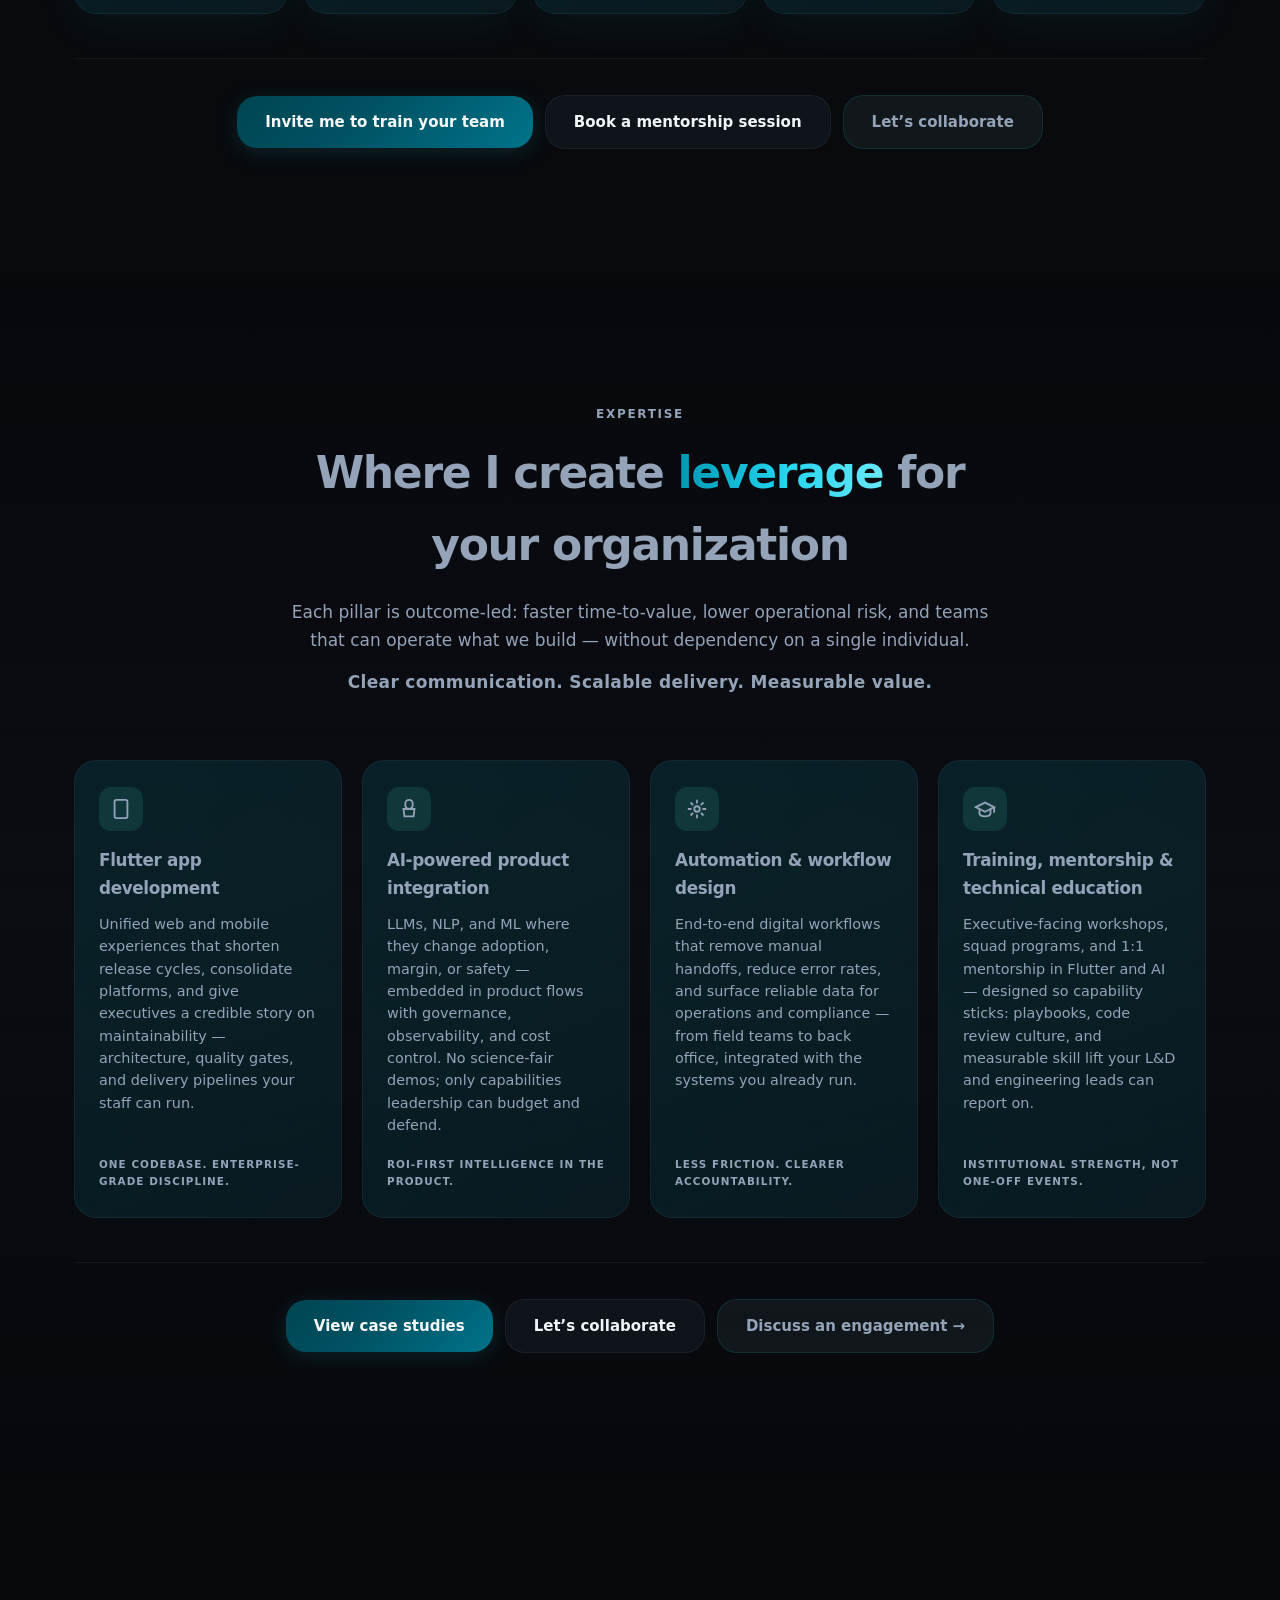
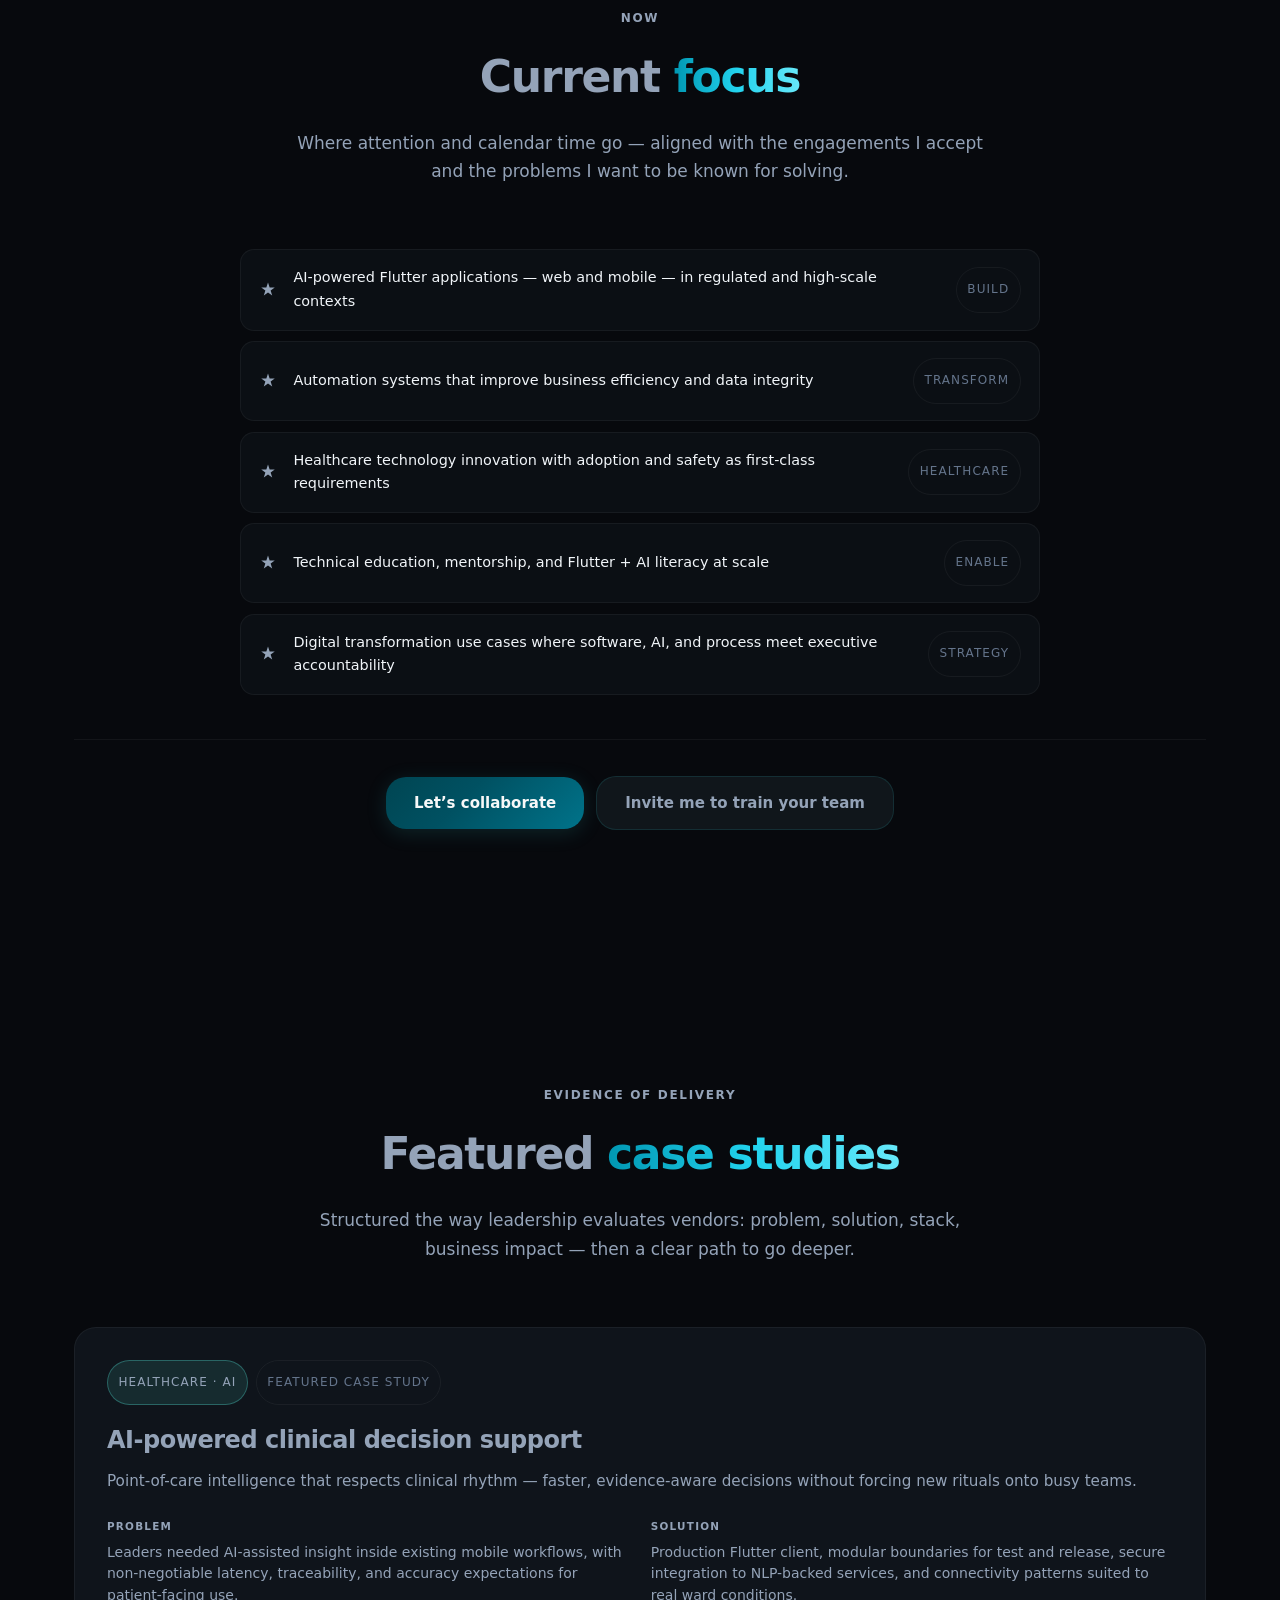
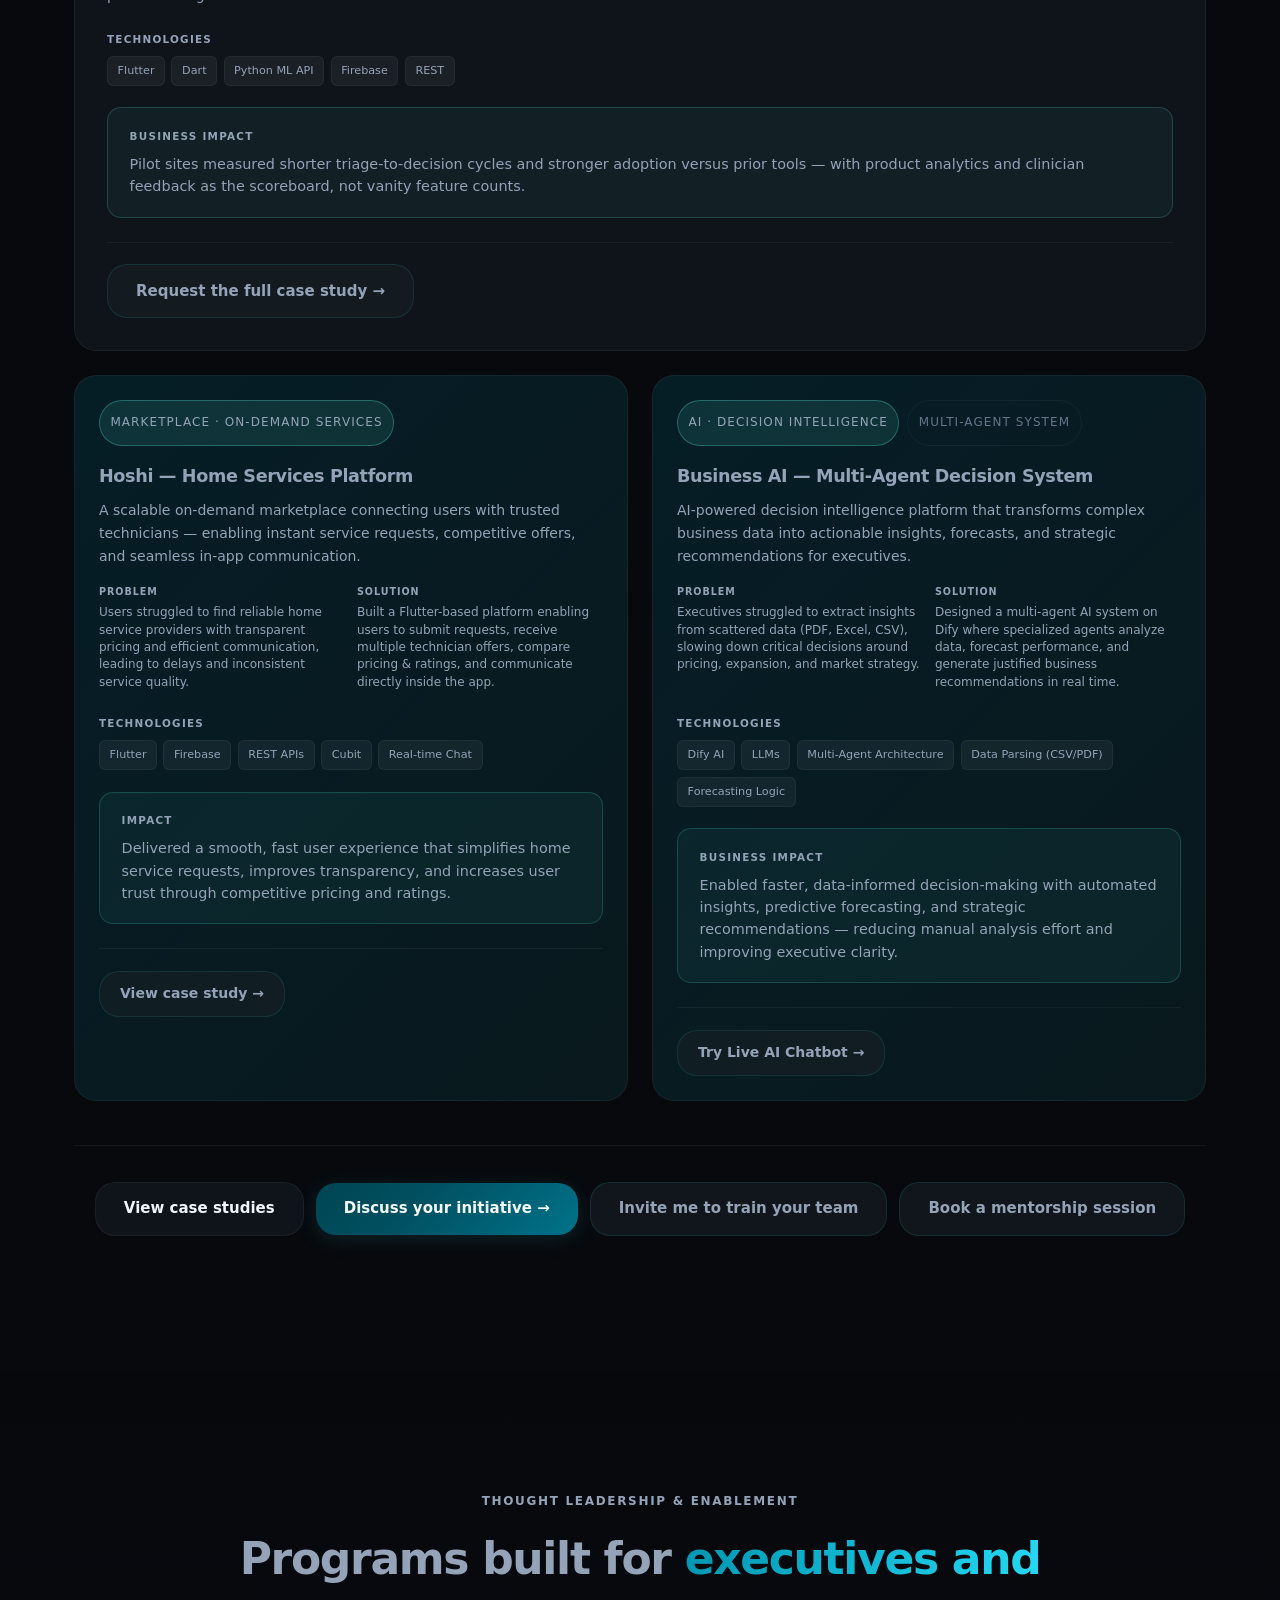
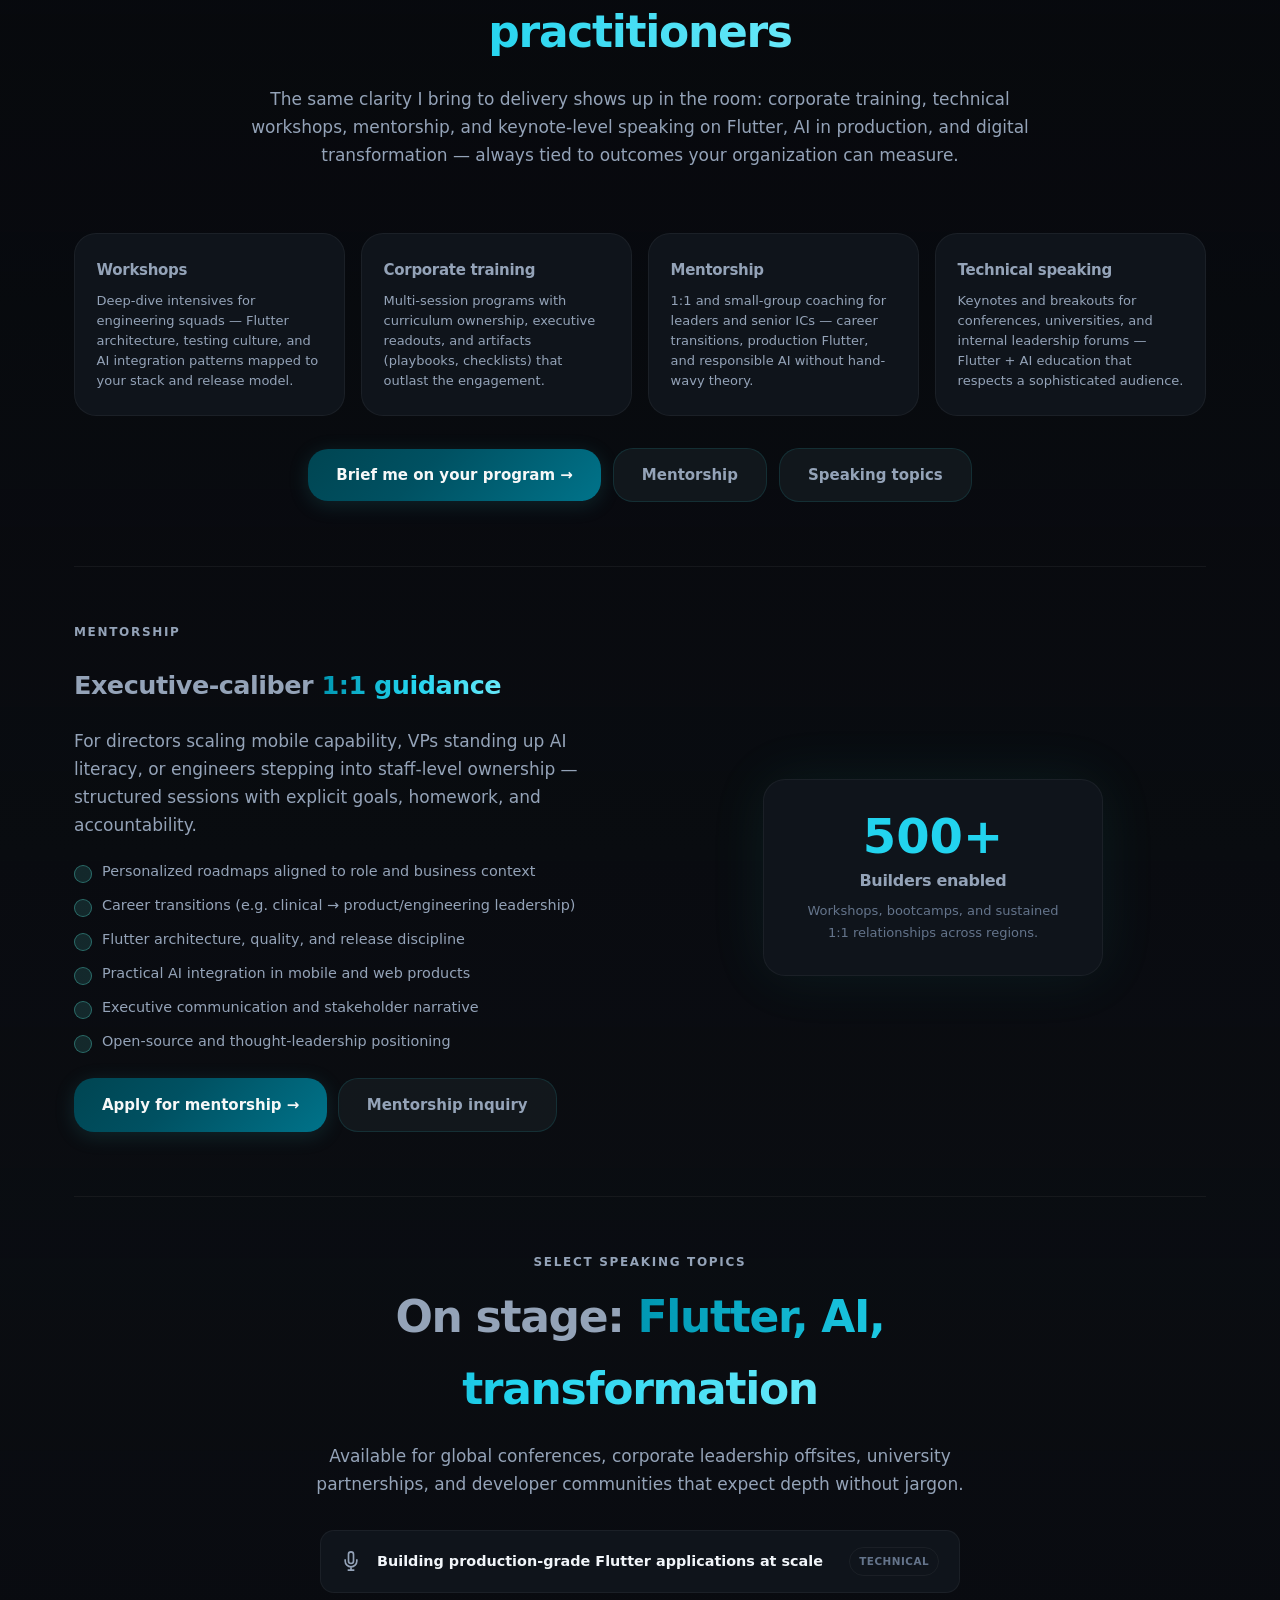
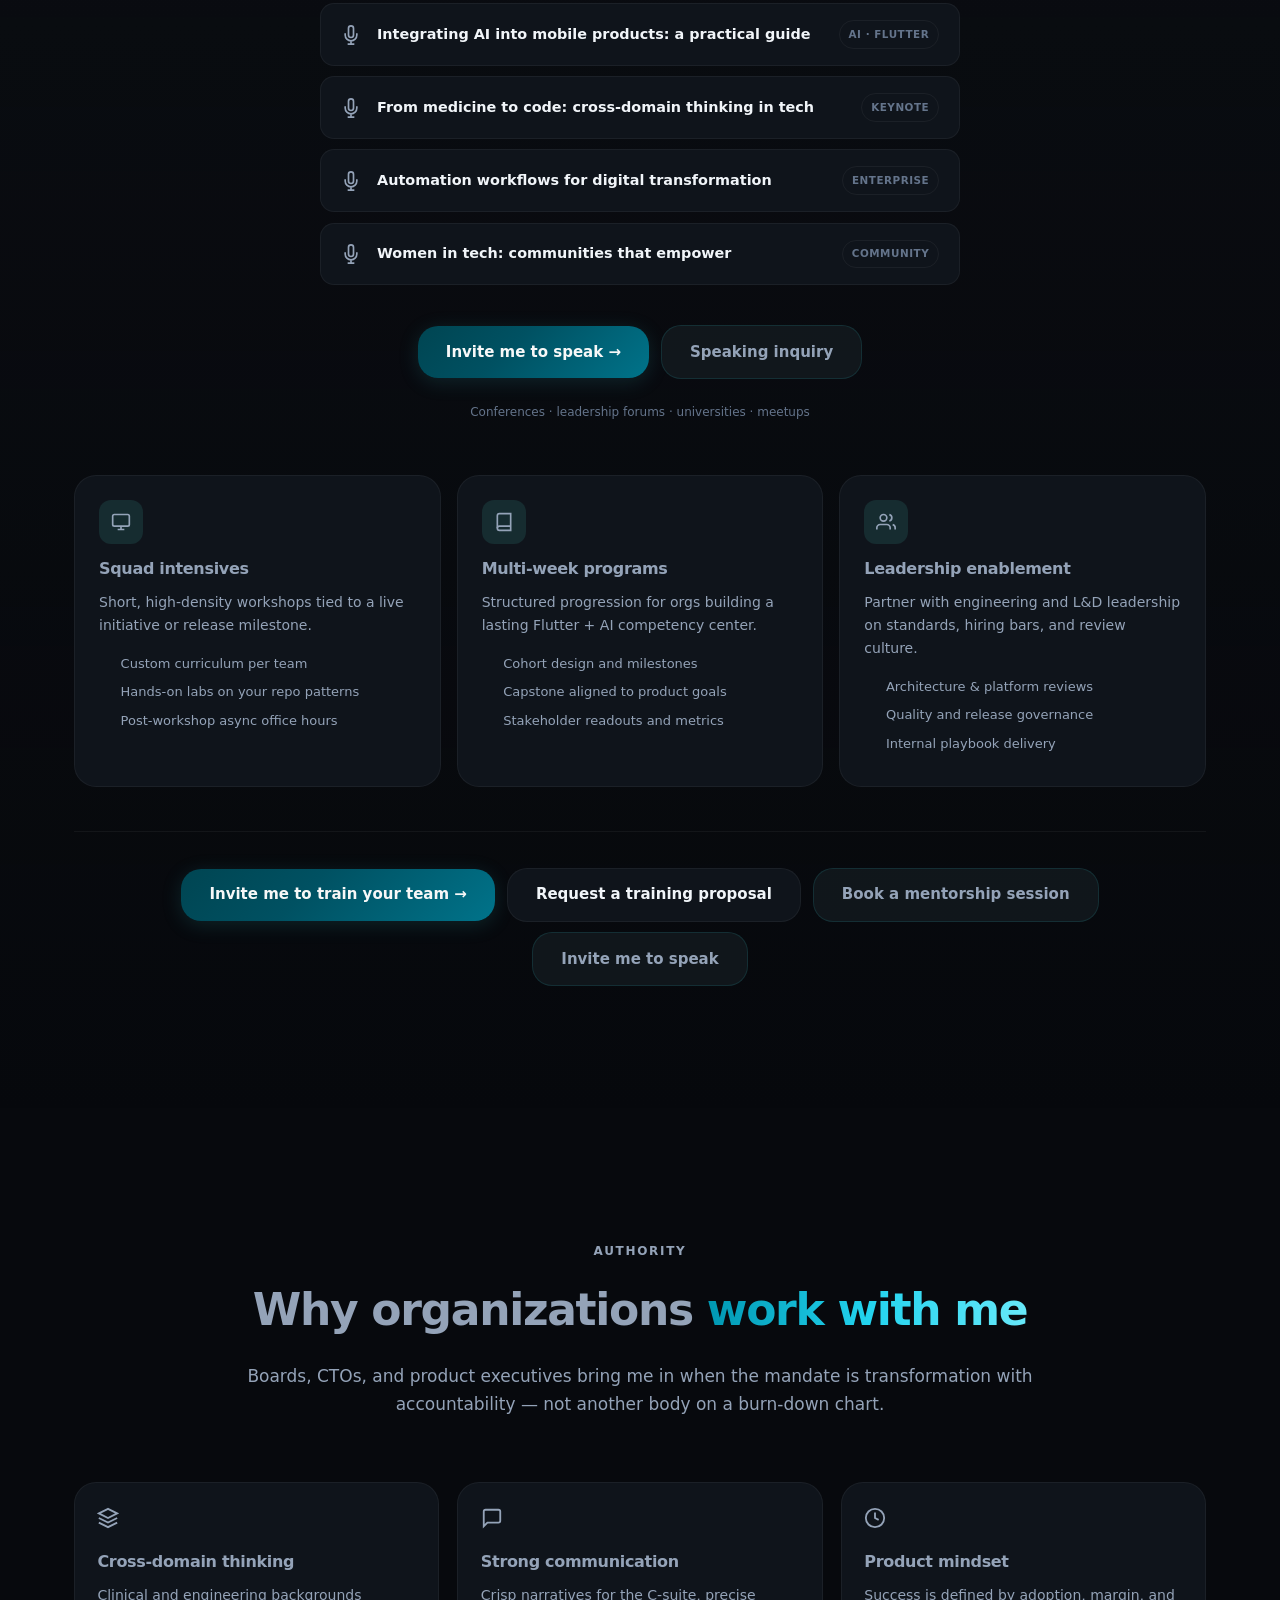
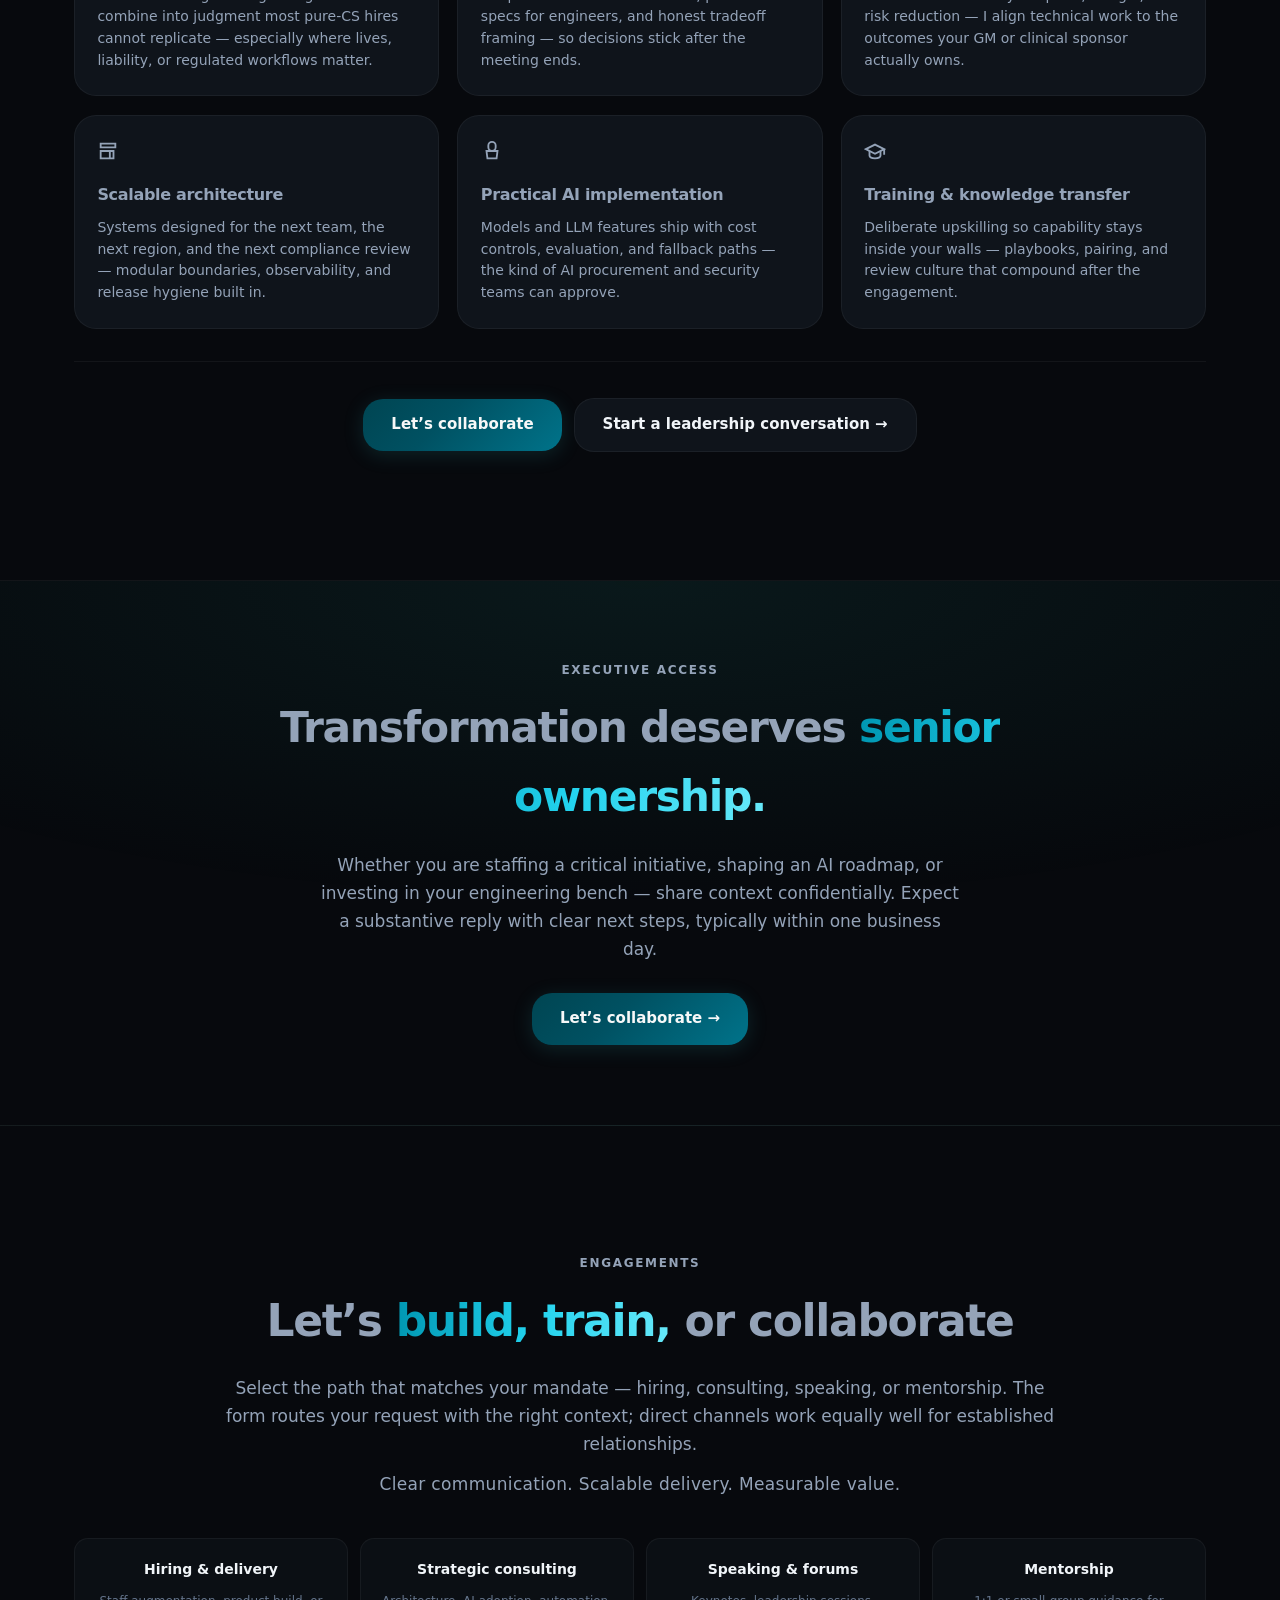
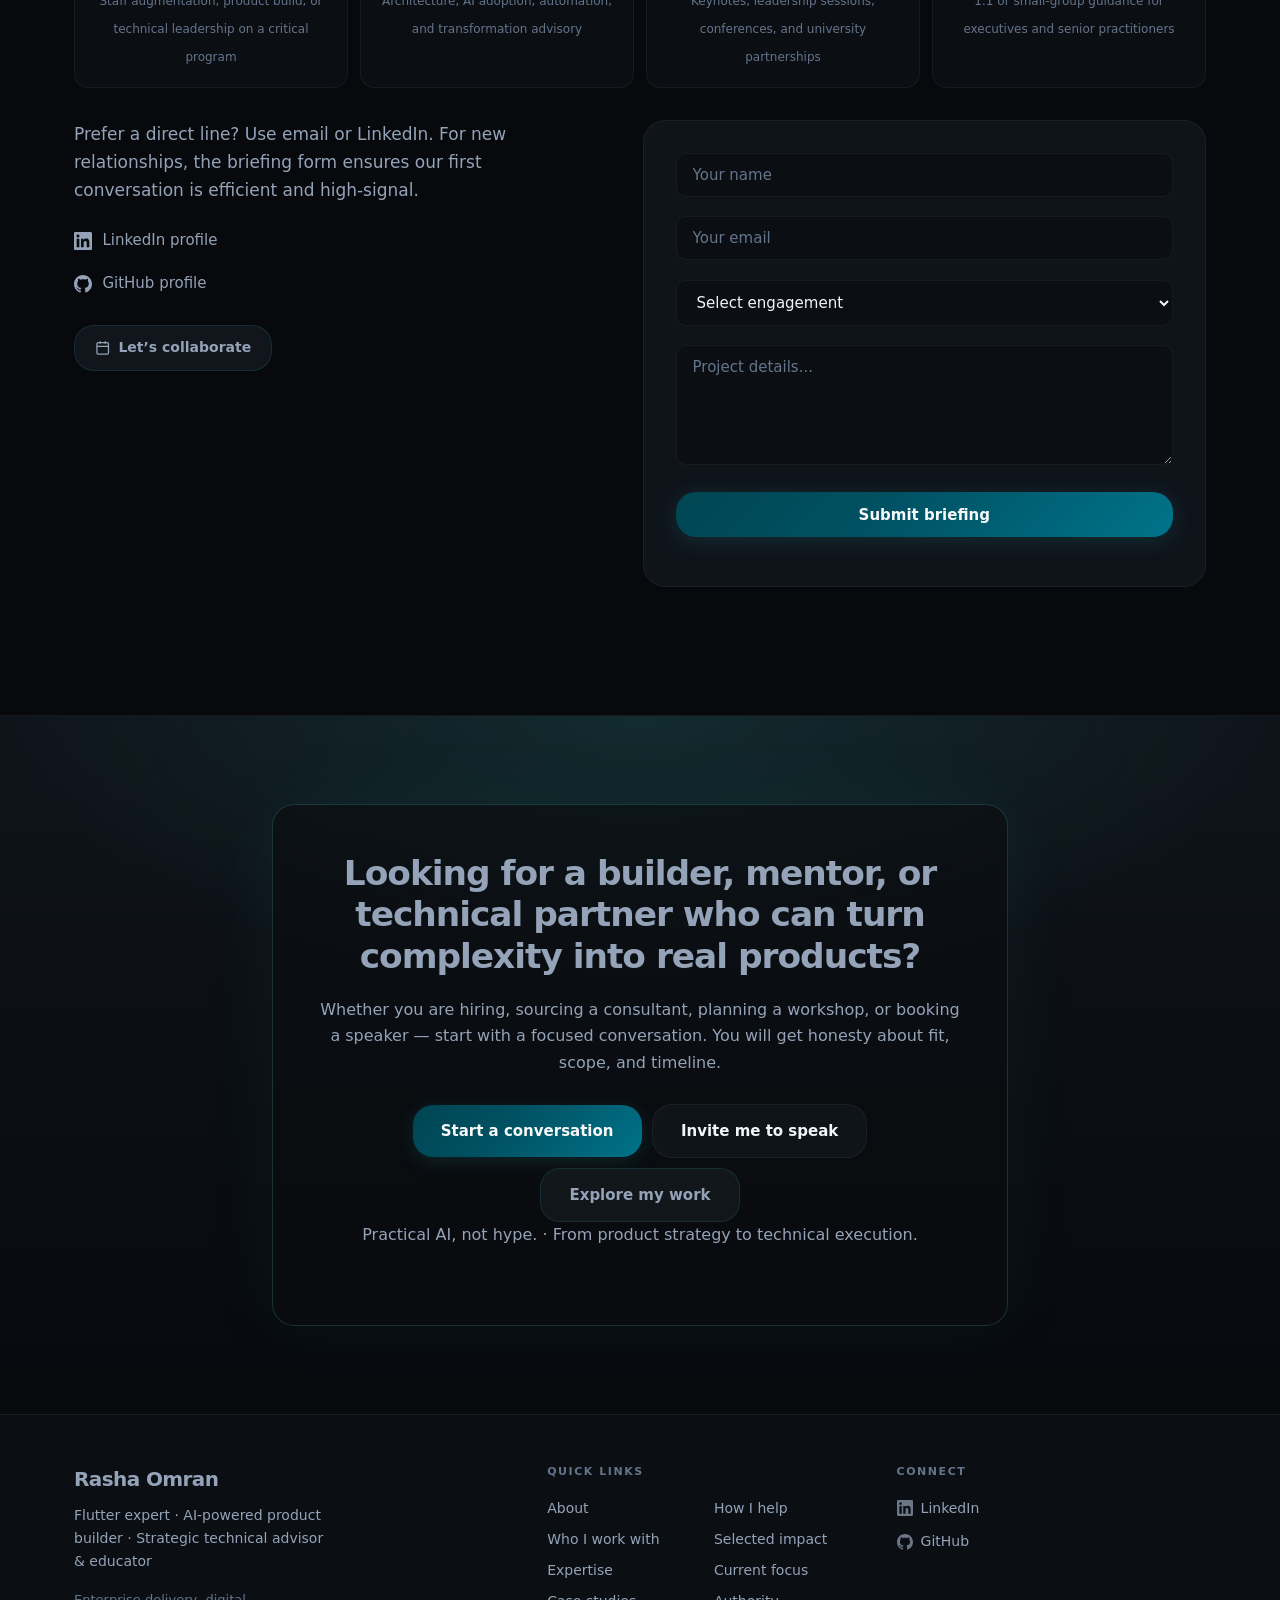
==== commit b092ff99: "Rasha Omran" ====
--- a/index.html
+++ b/index.html
@@ -543,7 +543,7 @@
           </header>
 
           <article class="case-featured reveal">
-             <a href="https://medical-chatbot-igwp123.gamma.site/" class="card-link"></a>
+             <a href="https://medical-chatbot-igwp123.gamma.site/" rel="noflow" target="_blank" class="card-link"></a>
             <div class="case-tags">
               <span class="pill pill-teal">Healthcare · AI</span>
               <span class="pill pill-muted">Featured case study</span>
@@ -654,41 +654,62 @@
 
 </article>
             <article class="case-card reveal reveal-delay-1">
-              <div class="case-tags">
-                <span class="pill pill-teal">Healthcare · AI</span>
-              </div>
-              <h3>AI chatbot for patient engagement</h3>
-              <p class="summary">
-                Guided follow-up after discharge — conversational where appropriate, with explicit
-                human escalation and measurable funnel integrity.
-              </p>
-              <div class="mini-cols">
-                <div>
-                  <h4>Problem</h4>
-                  <p>Scale post-discharge engagement without overloading nurses and call centers.</p>
-                </div>
-                <div>
-                  <h4>Solution</h4>
-                  <p>Flutter experience layer, dialog orchestration, analytics on completion and handoffs.</p>
-                </div>
-              </div>
-              <div class="case-field">
-                <h4>Technologies</h4>
-                <div class="case-tech">
-                  <span>Flutter</span><span>Dialogflow</span><span>REST APIs</span><span>Analytics</span>
-                </div>
-              </div>
-              <div class="case-impact-box">
-                <h4>Business impact</h4>
-                <p>
-                  Higher completion on care plans and surveys; care teams spent less time on
-                  repetitive outreach while patients stayed better informed.
-                </p>
-              </div>
-              <div class="case-study-cta">
-                <a href="#contact-form" class="btn btn-ghost">View more detail →</a>
-              </div>
-            </article>
+  <div class="case-tags">
+    <span class="pill pill-teal">AI · Decision Intelligence</span>
+    <span class="pill pill-muted">Multi-Agent System</span>
+  </div>
+
+  <h3>Business AI — Multi-Agent Decision System</h3>
+
+  <p class="summary">
+    AI-powered decision intelligence platform that transforms complex business data into 
+    actionable insights, forecasts, and strategic recommendations for executives.
+  </p>
+
+  <div class="mini-cols">
+    <div>
+      <h4>Problem</h4>
+      <p>
+        Executives struggled to extract insights from scattered data (PDF, Excel, CSV),
+        slowing down critical decisions around pricing, expansion, and market strategy.
+      </p>
+    </div>
+
+    <div>
+      <h4>Solution</h4>
+      <p>
+        Designed a multi-agent AI system on Dify where specialized agents analyze data,
+        forecast performance, and generate justified business recommendations in real time.
+      </p>
+    </div>
+  </div>
+
+  <div class="case-field">
+    <h4>Technologies</h4>
+    <div class="case-tech">
+      <span>Dify AI</span>
+      <span>LLMs</span>
+      <span>Multi-Agent Architecture</span>
+      <span>Data Parsing (CSV/PDF)</span>
+      <span>Forecasting Logic</span>
+    </div>
+  </div>
+
+  <div class="case-impact-box">
+    <h4>Business impact</h4>
+    <p>
+      Enabled faster, data-informed decision-making with automated insights, 
+      predictive forecasting, and strategic recommendations — reducing manual analysis 
+      effort and improving executive clarity.
+    </p>
+  </div>
+
+  <div class="case-study-cta">
+    <a href="https://dify-ai-business-insight-gkt31aq.gamma.site/" rel="noflow" target="_blank" class="btn btn-ghost">
+      Try Live AI Chatbot →
+    </a>
+  </div>
+</article>
           </div>
           <div class="cta-strip reveal">
             <a href="#case-studies" class="btn btn-dark btn-lg">View case studies</a>
@@ -1248,7 +1269,7 @@
     <footer class="site-footer">
       <div class="container footer-grid">
         <div class="footer-brand">
-          <span class="logo">Rasha</span>
+          <span class="logo">Rasha Omran</span>
           <p>Flutter expert · AI-powered product builder · Strategic technical advisor &amp; educator</p>
           <p class="mission">
             Enterprise delivery, digital transformation, and leadership enablement — practical AI,
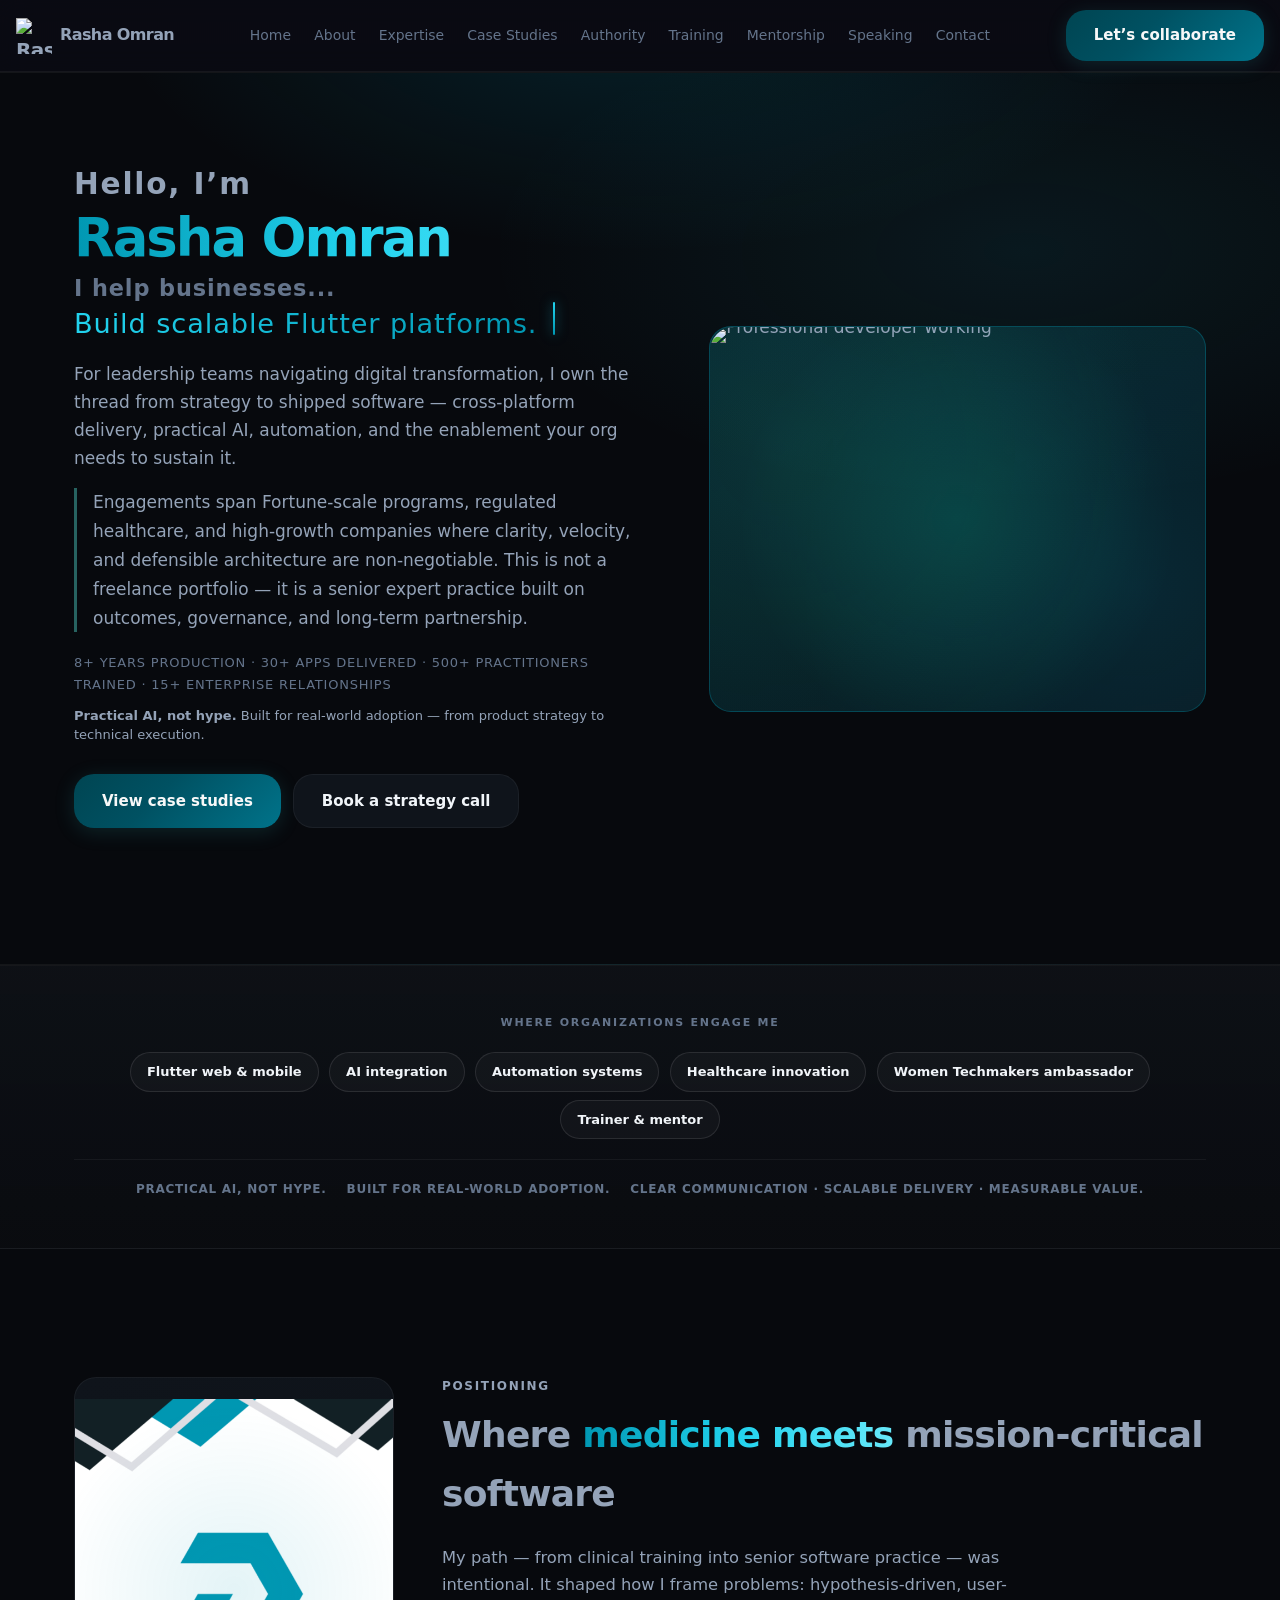
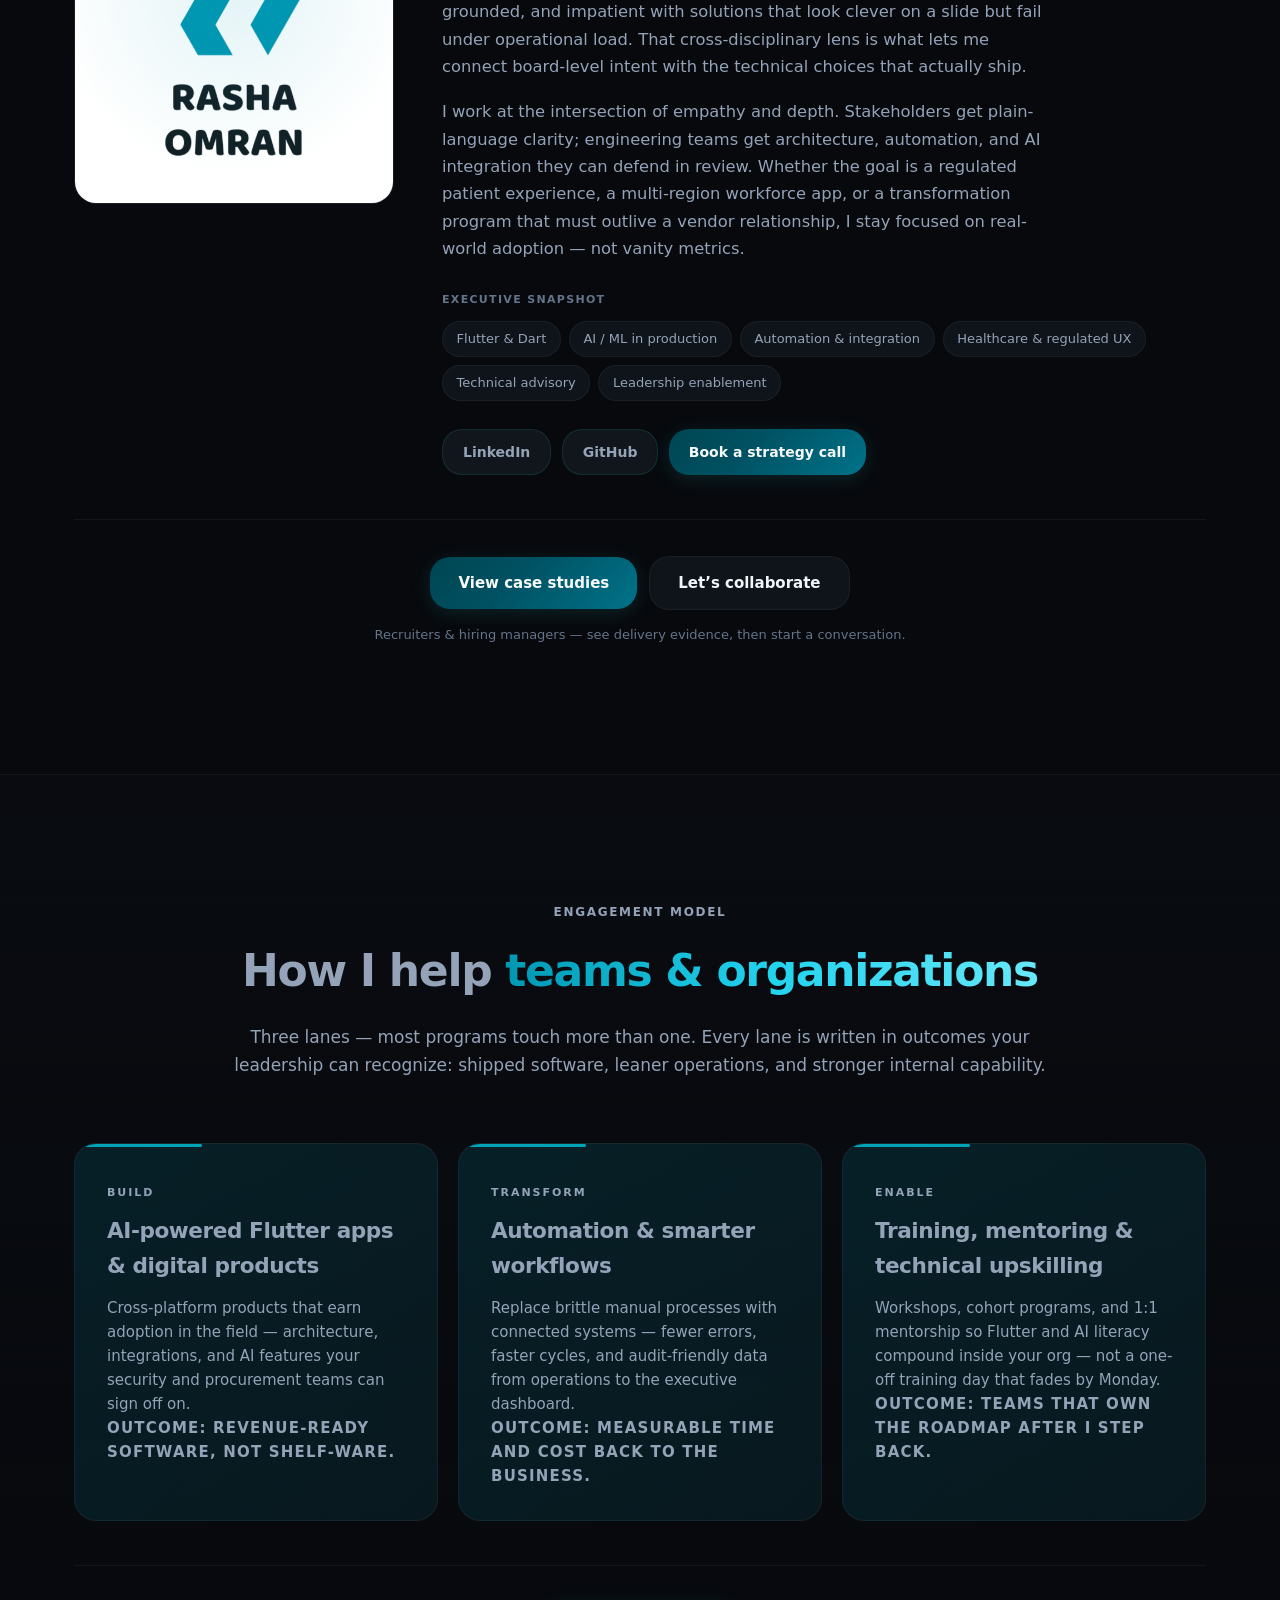
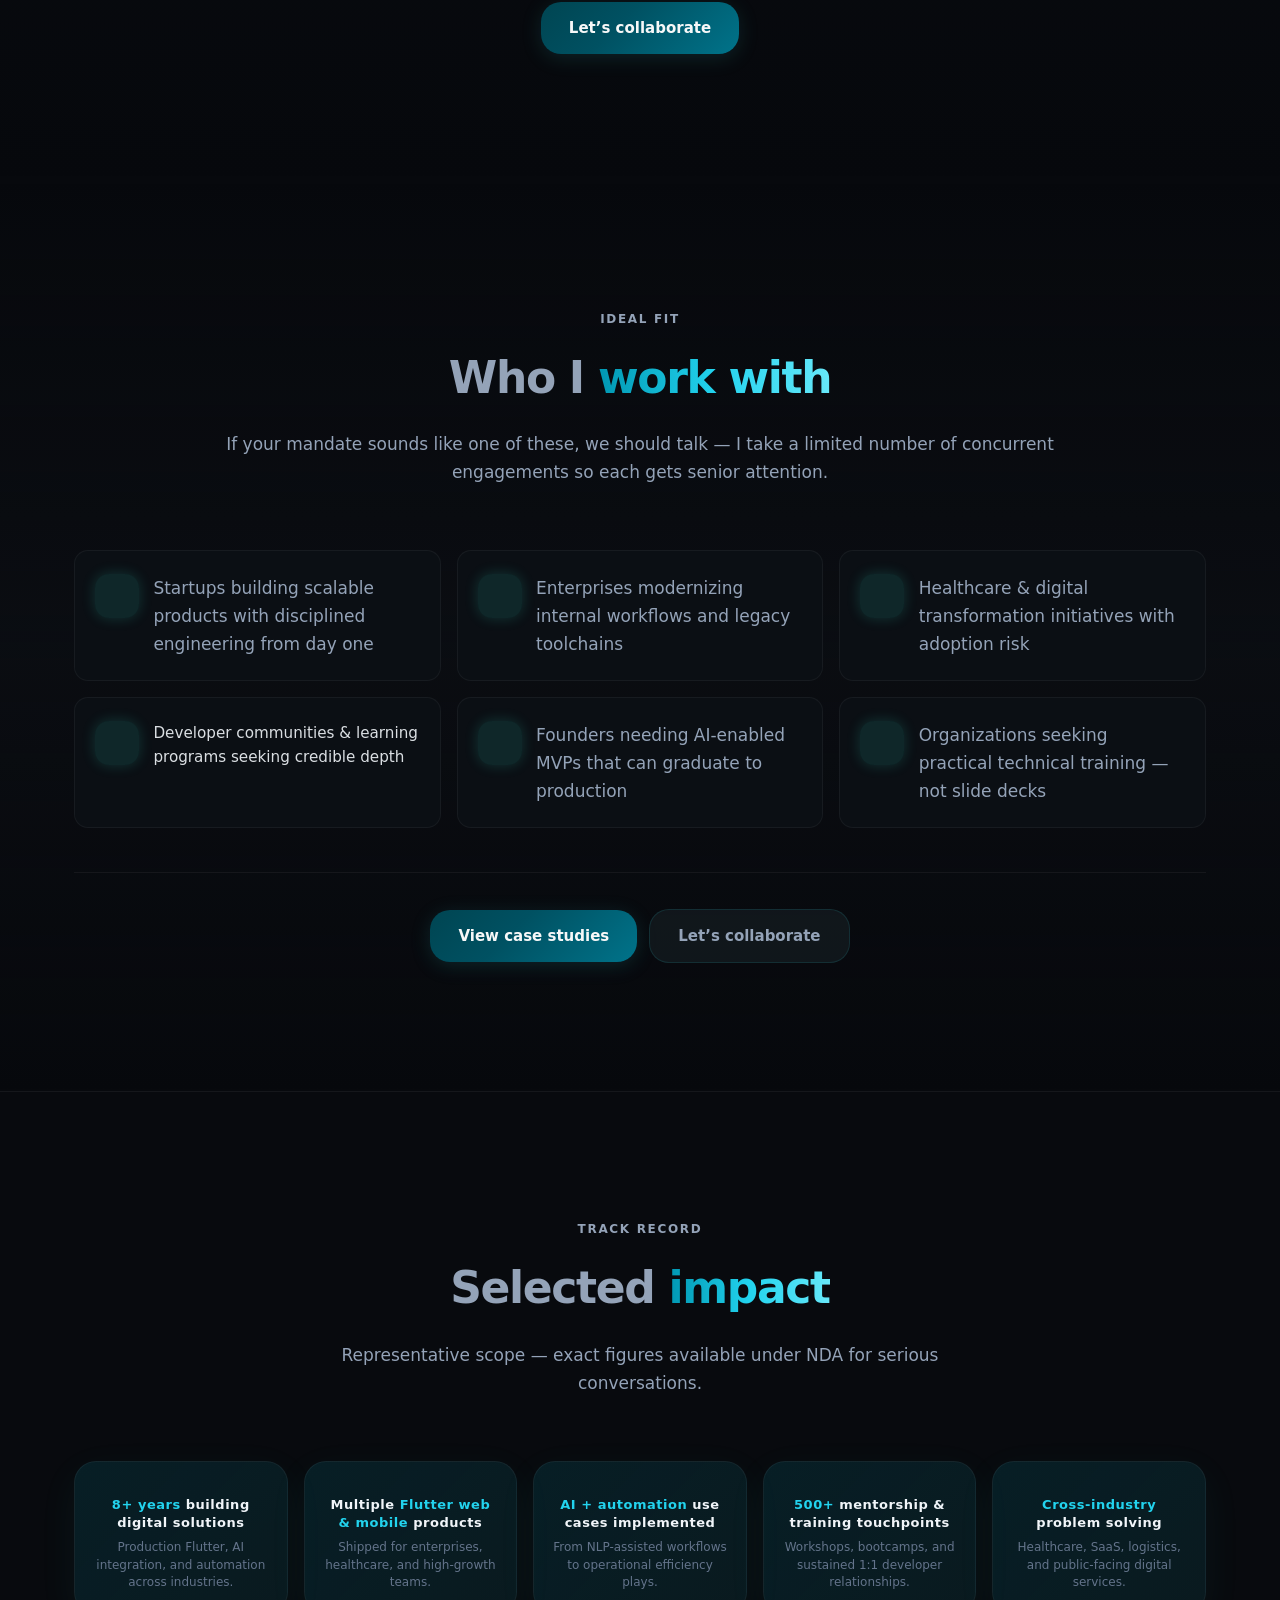
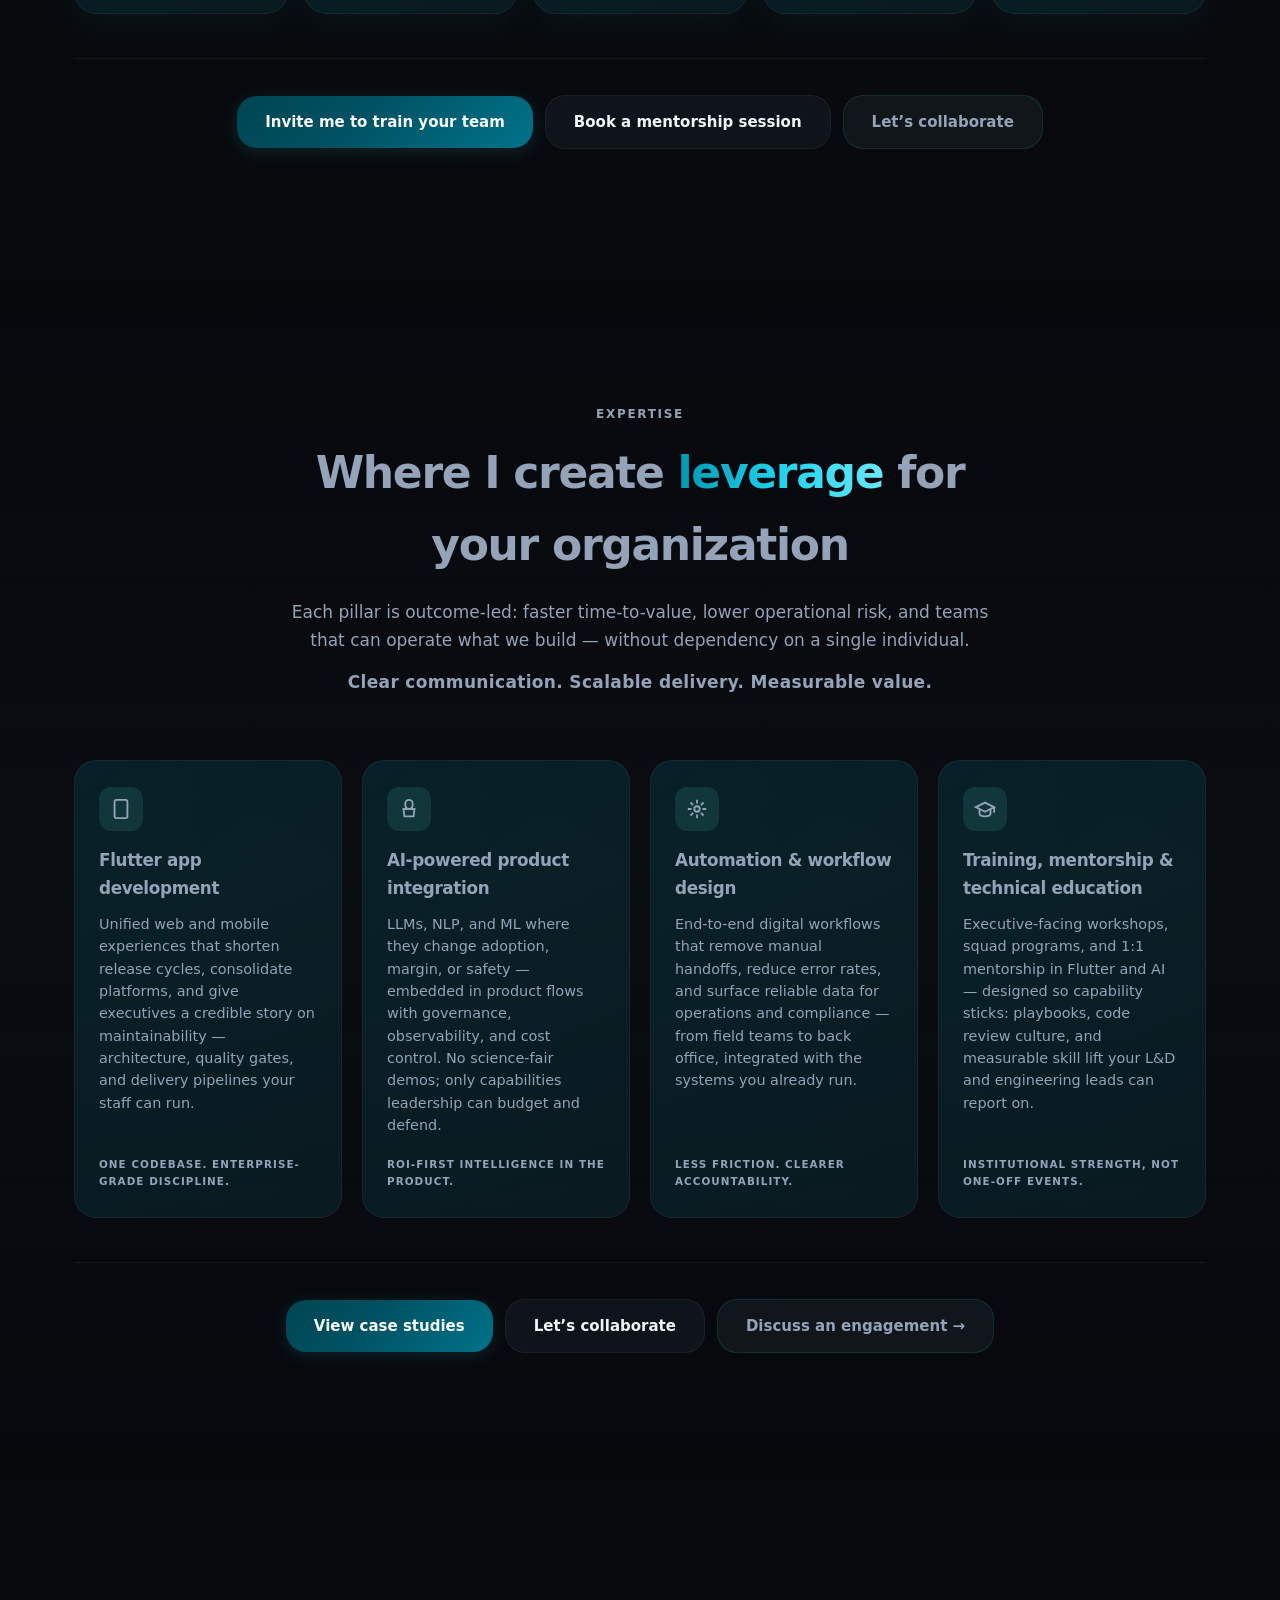
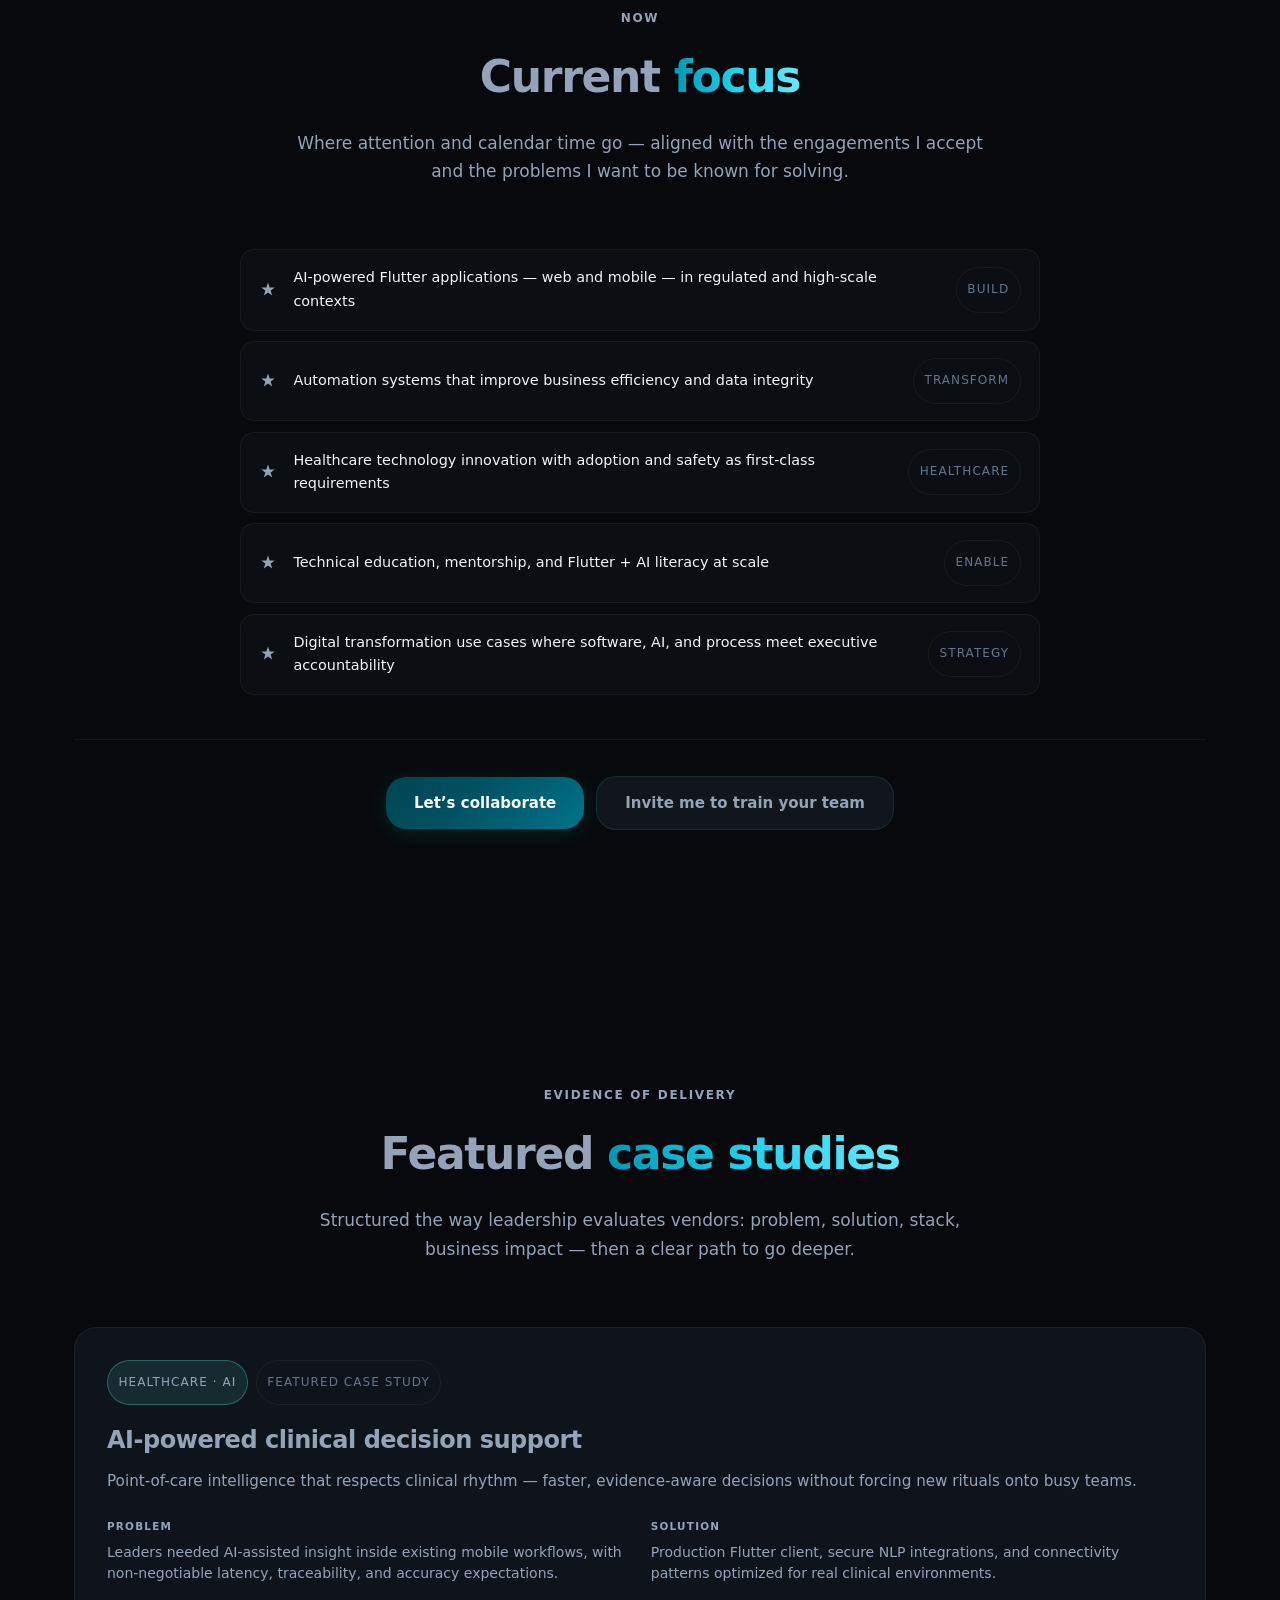
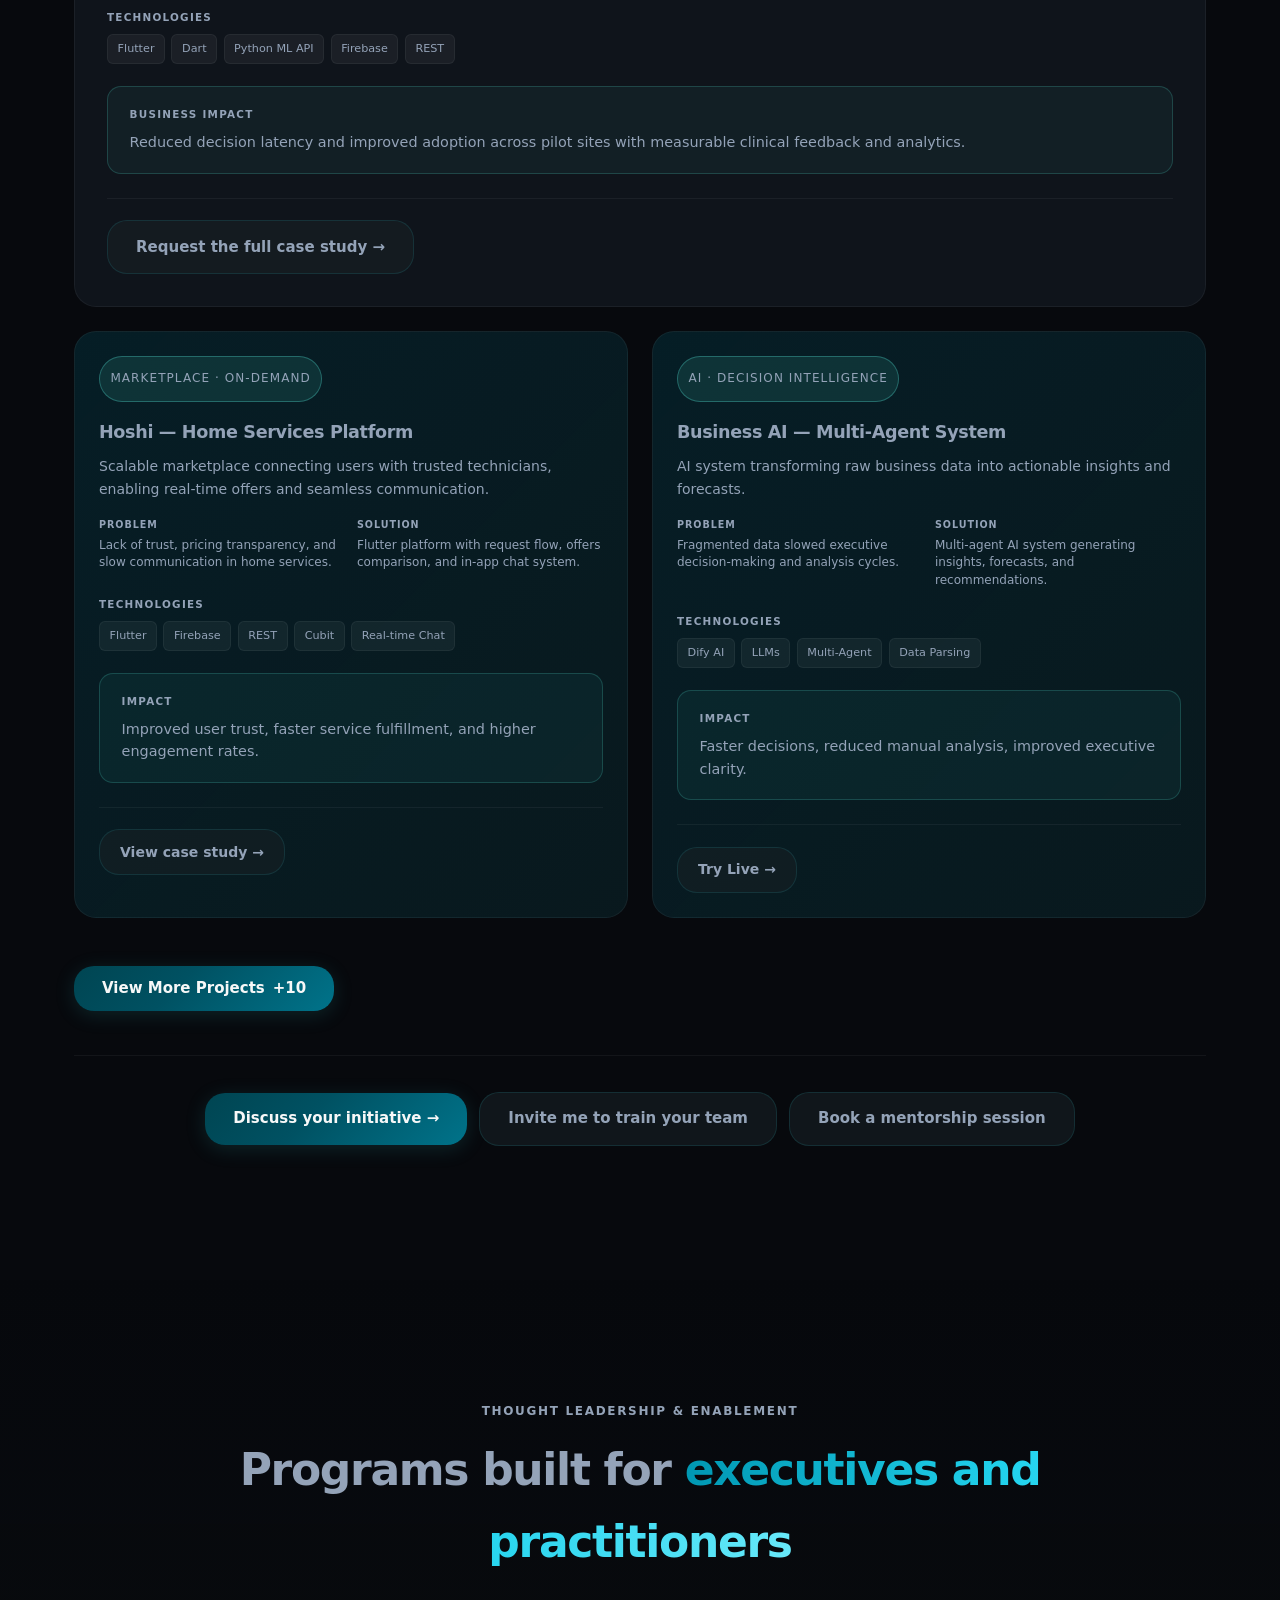
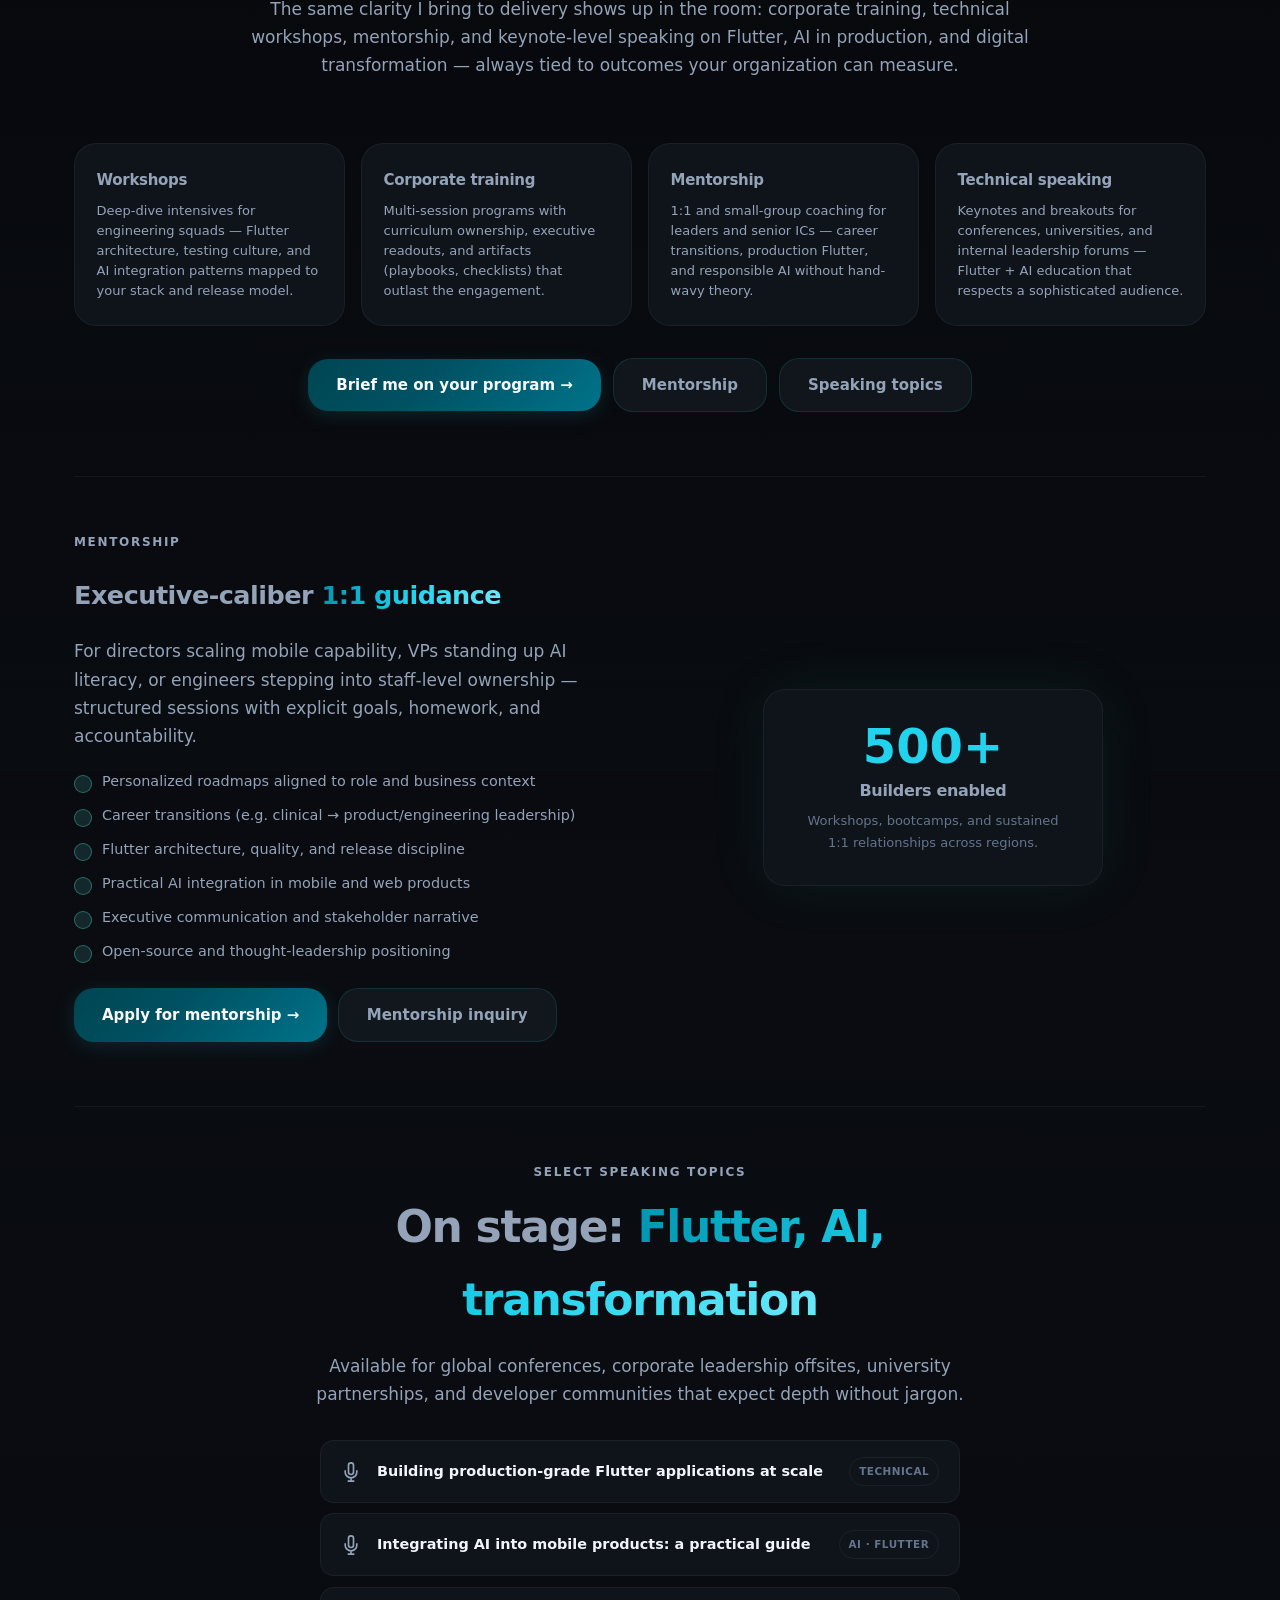
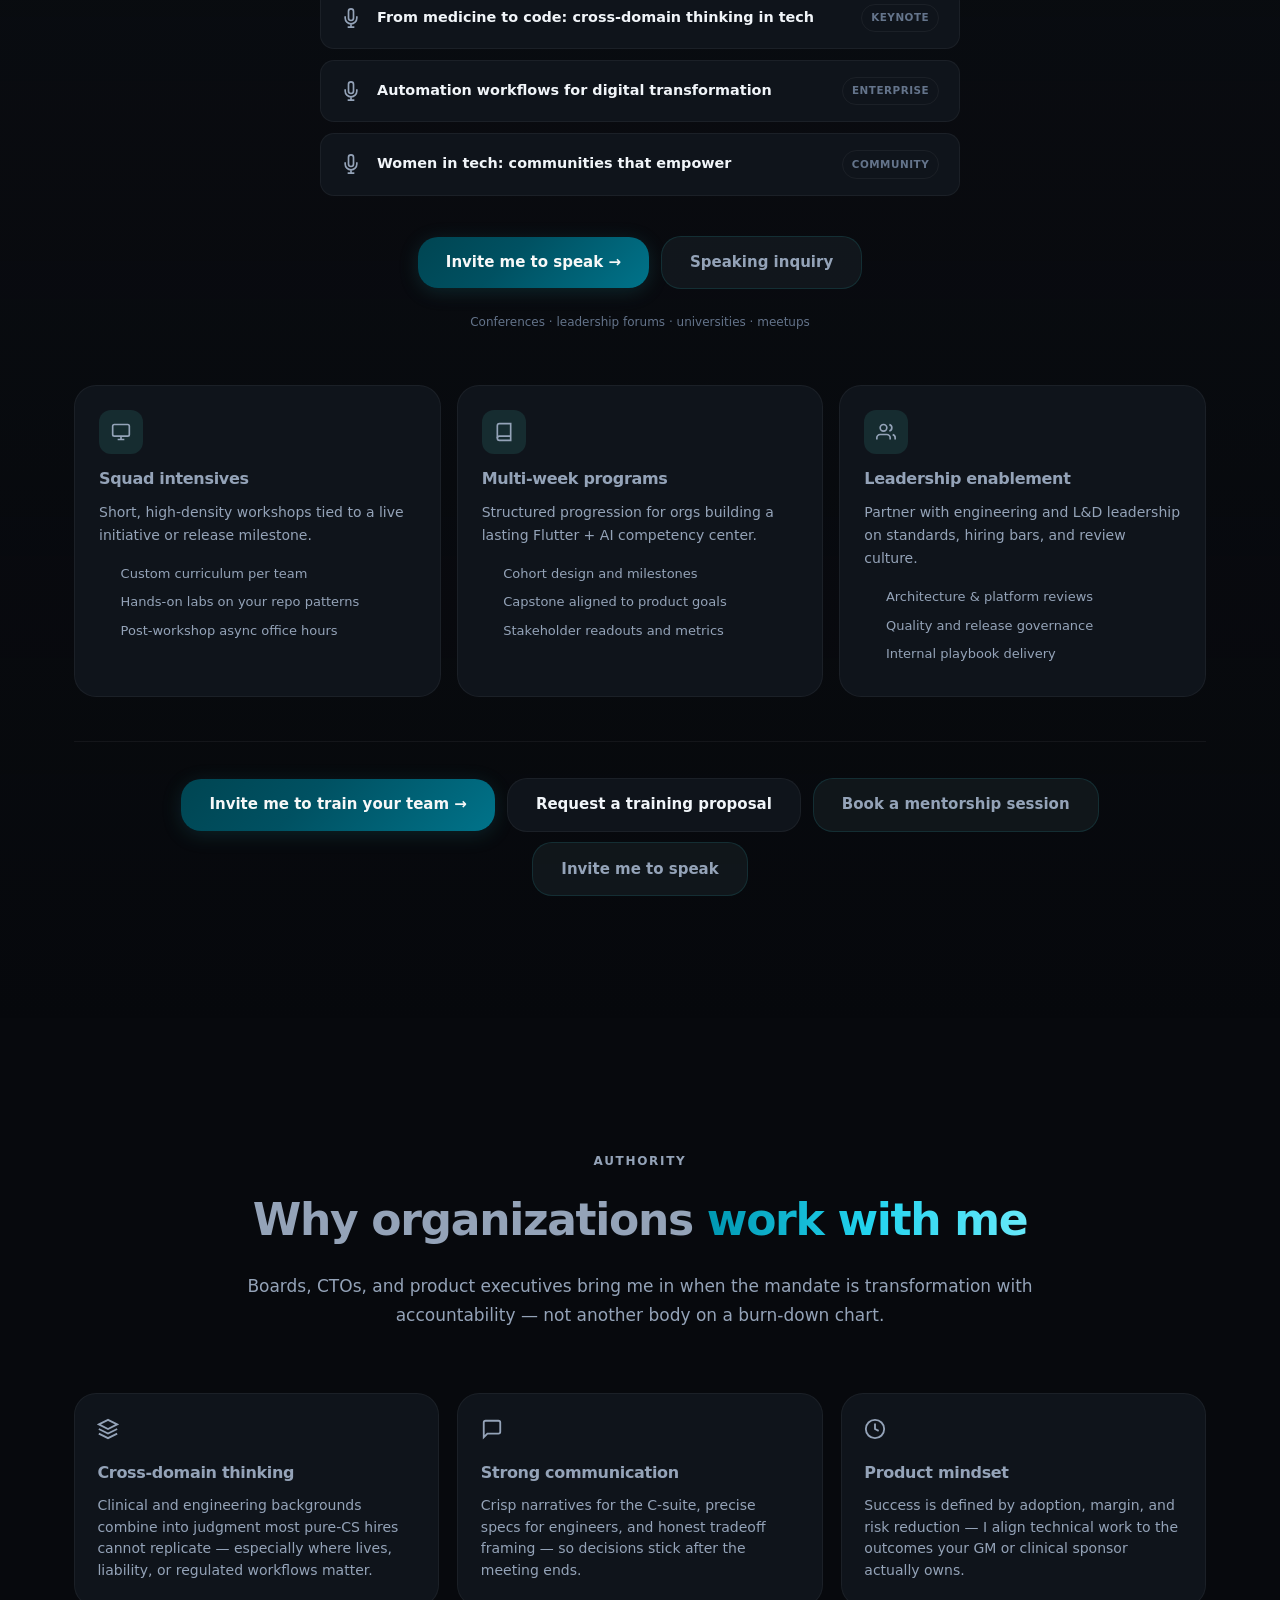
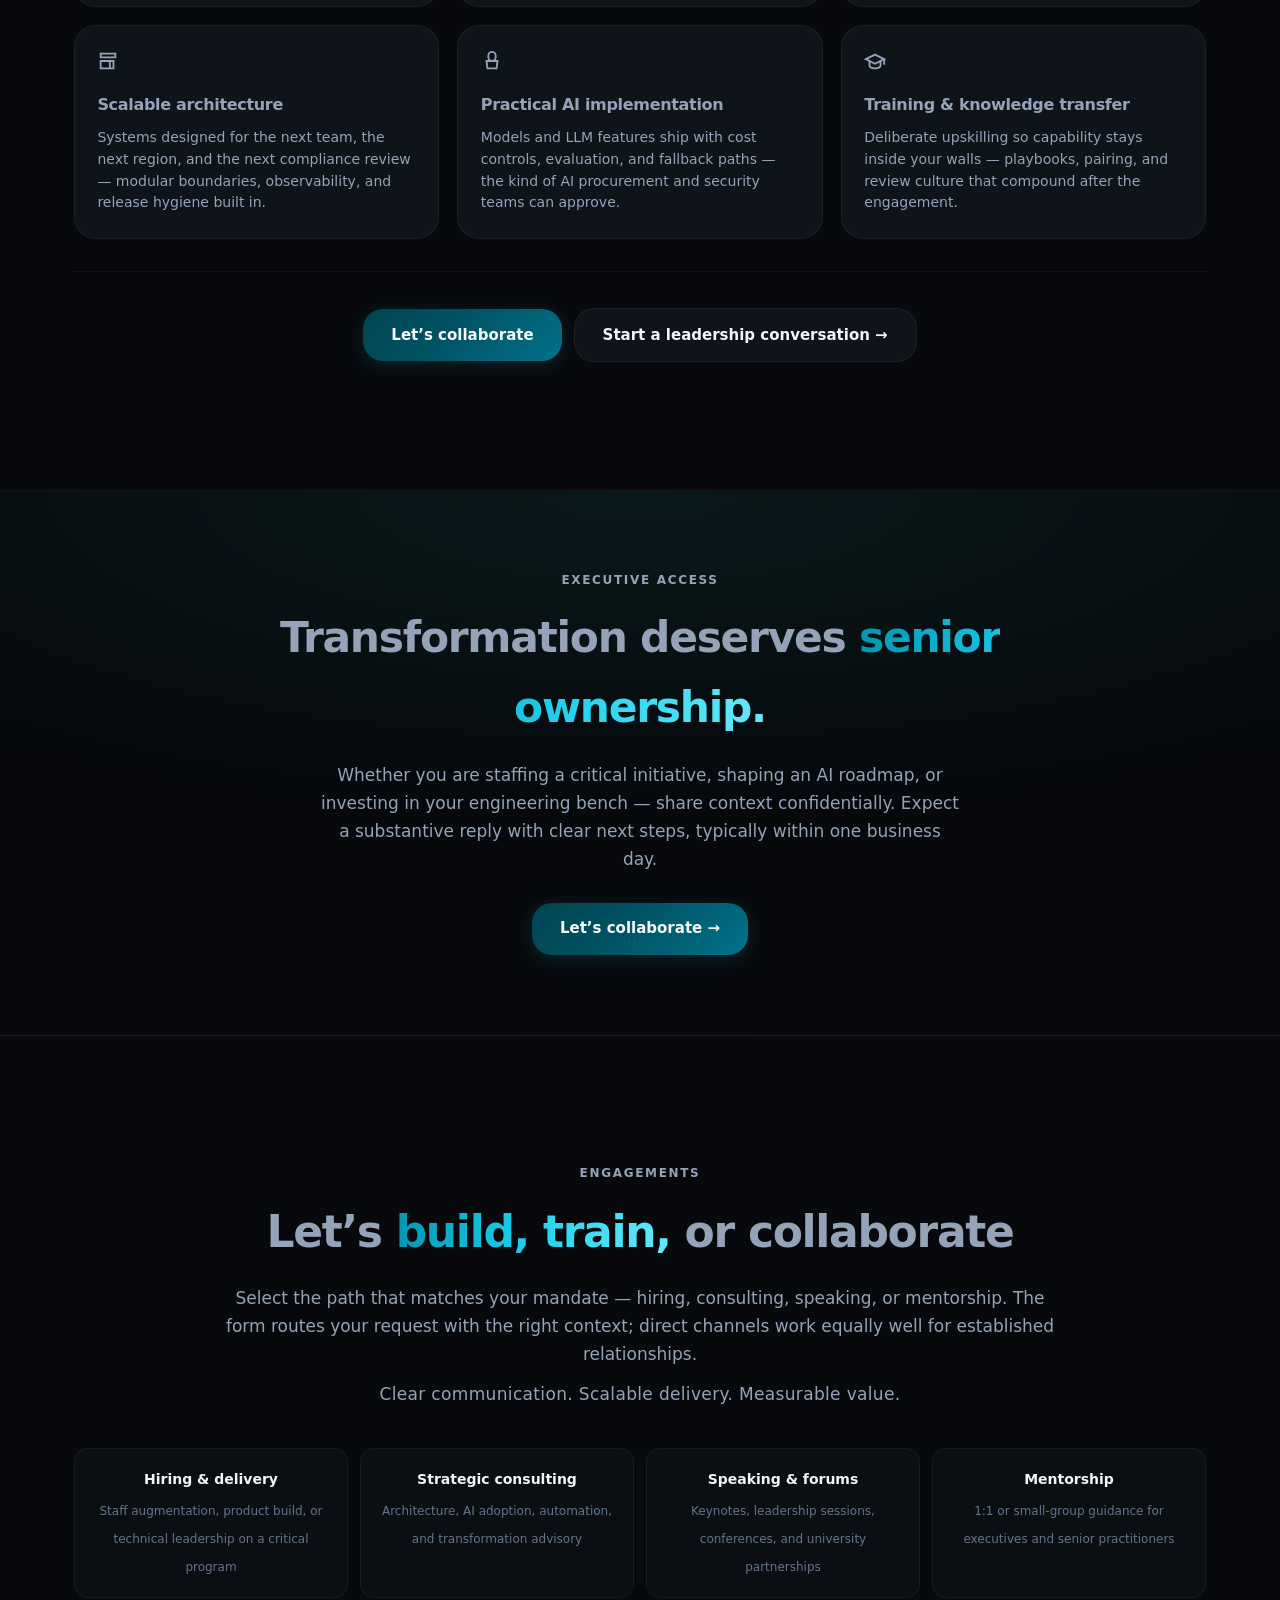
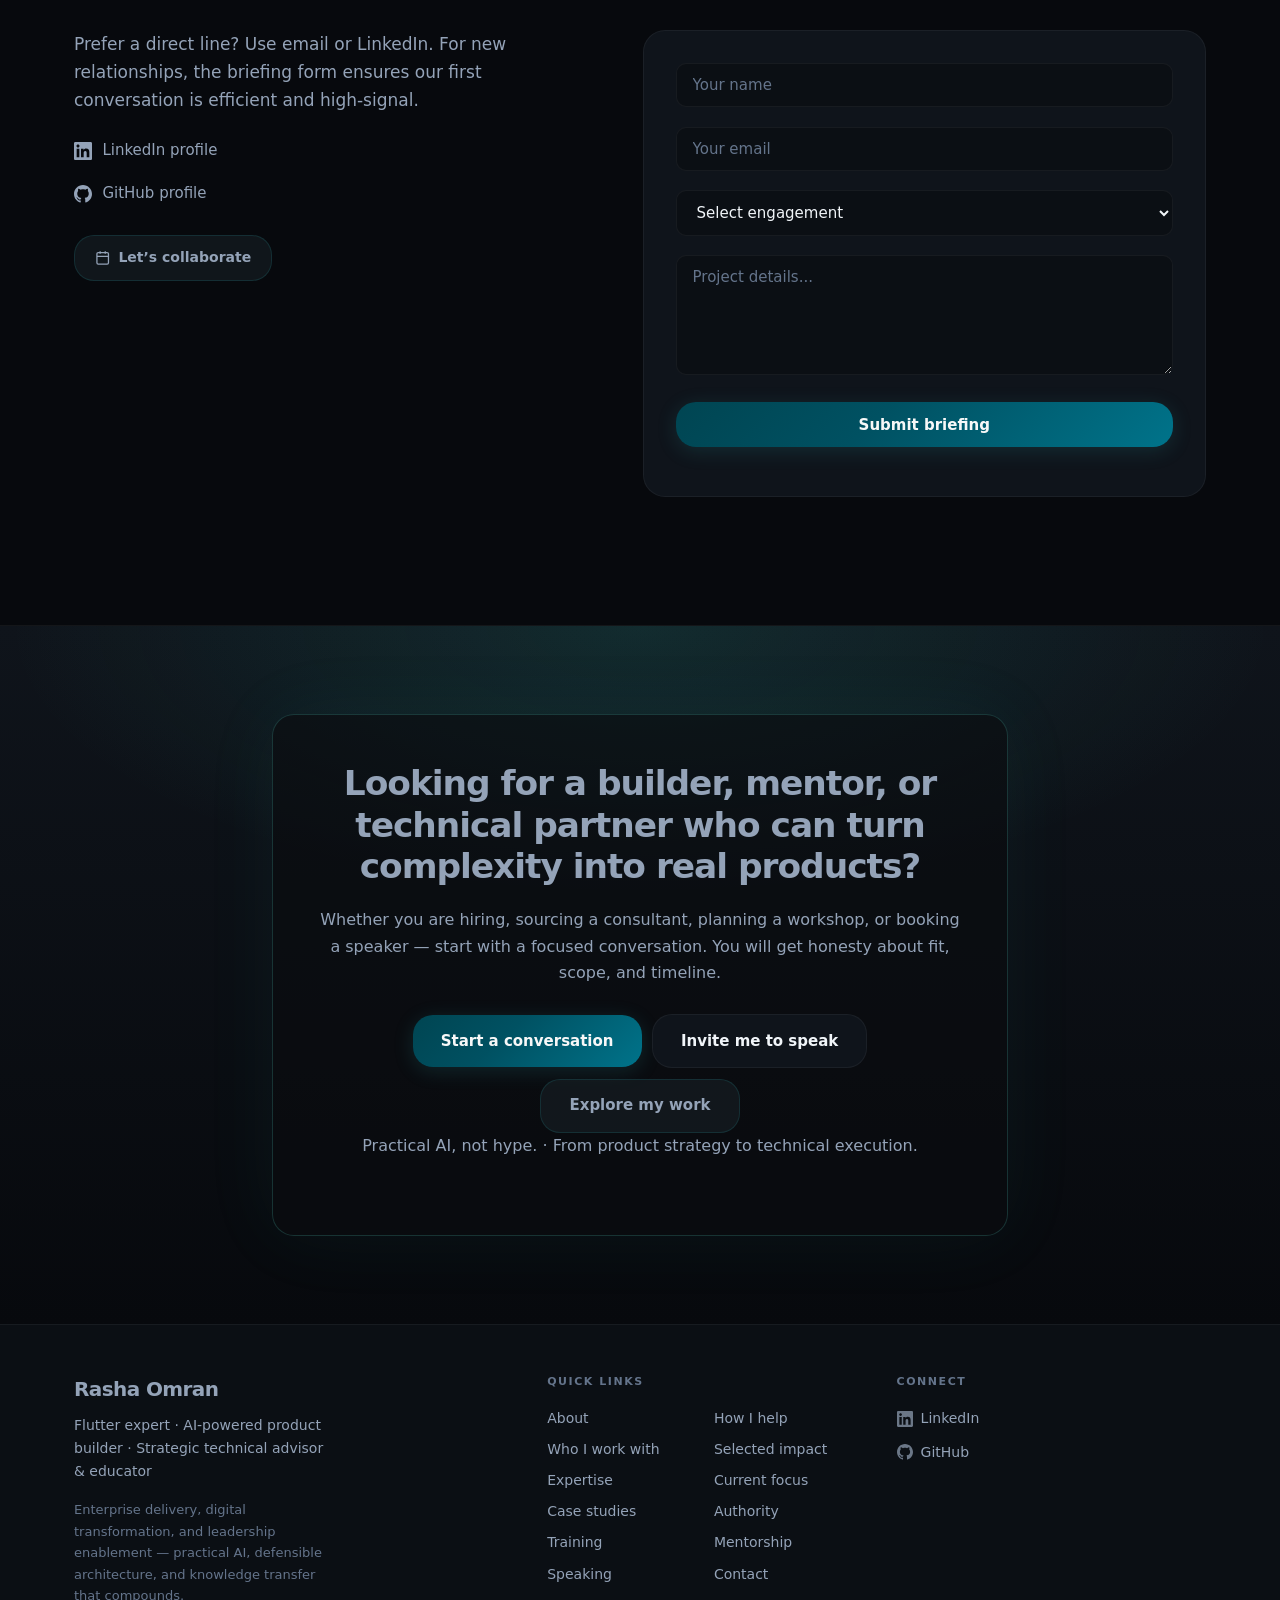
==== commit 9129407b: "More +10 Projects" ====
--- a/index.html
+++ b/index.html
@@ -530,201 +530,223 @@
         </div>
       </section>
 
-      <!-- 5. Case studies -->
-      <section id="case-studies" class="section">
-        <div class="container">
-          <header class="section-head reveal">
-            <span class="eyebrow">Evidence of delivery</span>
-            <h2>Featured <span class="gradient-text">case studies</span></h2>
-            <p>
-              Structured the way leadership evaluates vendors: problem, solution, stack, business
-              impact — then a clear path to go deeper.
-            </p>
-          </header>
-
-          <article class="case-featured reveal">
-             <a href="https://medical-chatbot-igwp123.gamma.site/" rel="noflow" target="_blank" class="card-link"></a>
-            <div class="case-tags">
-              <span class="pill pill-teal">Healthcare · AI</span>
-              <span class="pill pill-muted">Featured case study</span>
-            </div>
-            <h3>AI-powered clinical decision support</h3>
-            <p class="summary">
-              Point-of-care intelligence that respects clinical rhythm — faster, evidence-aware
-              decisions without forcing new rituals onto busy teams.
-            </p>
-            <div class="case-cols case-cols--split">
-              <div class="case-col">
-                <h4>Problem</h4>
-                <p>
-                  Leaders needed AI-assisted insight inside existing mobile workflows, with
-                  non-negotiable latency, traceability, and accuracy expectations for patient-facing
-                  use.
-                </p>
-              </div>
-              <div class="case-col">
-                <h4>Solution</h4>
-                <p>
-                  Production Flutter client, modular boundaries for test and release, secure
-                  integration to NLP-backed services, and connectivity patterns suited to real ward
-                  conditions.
-                </p>
-              </div>
-            </div>
-            <div class="case-field">
-              <h4>Technologies</h4>
-              <div class="case-tech">
-                <span>Flutter</span><span>Dart</span><span>Python ML API</span><span>Firebase</span
-                ><span>REST</span>
-              </div>
-            </div>
-            <div class="case-impact-box">
-              <h4>Business impact</h4>
-              <p>
-                Pilot sites measured shorter triage-to-decision cycles and stronger adoption versus
-                prior tools — with product analytics and clinician feedback as the scoreboard, not
-                vanity feature counts.
-              </p>
-            </div>
-            <div class="case-study-cta">
-              <a href="#contact-form" class="btn btn-ghost btn-lg">Request the full case study →</a>
-            </div>
-          </article>
-
-          <div class="case-grid-2">
-            <article class="case-card reveal">
+     <!-- 5. Case studies -->
+<section id="case-studies" class="section">
+  <div class="container">
+
+    <!-- HEADER -->
+    <header class="section-head reveal">
+      <span class="eyebrow">Evidence of delivery</span>
+      <h2>Featured <span class="gradient-text">case studies</span></h2>
+      <p>
+        Structured the way leadership evaluates vendors: problem, solution, stack, business
+        impact — then a clear path to go deeper.
+      </p>
+    </header>
+
+    <!-- FEATURED PROJECT -->
+    <article class="case-featured reveal">
+      <a href="https://medical-chatbot-igwp123.gamma.site/" target="_blank" class="card-link"></a>
+
+      <div class="case-tags">
+        <span class="pill pill-teal">Healthcare · AI</span>
+        <span class="pill pill-muted">Featured case study</span>
+      </div>
+
+      <h3>AI-powered clinical decision support</h3>
+
+      <p class="summary">
+        Point-of-care intelligence that respects clinical rhythm — faster, evidence-aware
+        decisions without forcing new rituals onto busy teams.
+      </p>
+
+      <div class="case-cols case-cols--split">
+        <div class="case-col">
+          <h4>Problem</h4>
+          <p>
+            Leaders needed AI-assisted insight inside existing mobile workflows, with
+            non-negotiable latency, traceability, and accuracy expectations.
+          </p>
+        </div>
+
+        <div class="case-col">
+          <h4>Solution</h4>
+          <p>
+            Production Flutter client, secure NLP integrations, and connectivity patterns
+            optimized for real clinical environments.
+          </p>
+        </div>
+      </div>
+
+      <div class="case-field">
+        <h4>Technologies</h4>
+        <div class="case-tech">
+          <span>Flutter</span>
+          <span>Dart</span>
+          <span>Python ML API</span>
+          <span>Firebase</span>
+          <span>REST</span>
+        </div>
+      </div>
+
+      <div class="case-impact-box">
+        <h4>Business impact</h4>
+        <p>
+          Reduced decision latency and improved adoption across pilot sites with measurable
+          clinical feedback and analytics.
+        </p>
+      </div>
+
+      <div class="case-study-cta">
+        <a href="#contact-form" class="btn btn-ghost btn-lg">
+          Request the full case study →
+        </a>
+      </div>
+    </article>
+<!-- ========================= -->
+<!-- PROJECTS WRAPPER -->
+<!-- ========================= -->
+<div class="case-wrapper">
+
+  <!-- VISIBLE PROJECTS -->
+  <div class="case-grid-2 visible-projects">
+
+    <!-- PROJECT 1 -->
+    <article class="case-card reveal">
+      <div class="case-tags">
+        <span class="pill pill-teal">Marketplace · On-demand</span>
+      </div>
+
+      <h3>Hoshi — Home Services Platform</h3>
+
+      <p class="summary">
+        Scalable marketplace connecting users with trusted technicians,
+        enabling real-time offers and seamless communication.
+      </p>
+
+      <div class="mini-cols">
+        <div>
+          <h4>Problem</h4>
+          <p>Lack of trust, pricing transparency, and slow communication in home services.</p>
+        </div>
+
+        <div>
+          <h4>Solution</h4>
+          <p>Flutter platform with request flow, offers comparison, and in-app chat system.</p>
+        </div>
+      </div>
+
+      <div class="case-field">
+        <h4>Technologies</h4>
+        <div class="case-tech">
+          <span>Flutter</span>
+          <span>Firebase</span>
+          <span>REST</span>
+          <span>Cubit</span>
+          <span>Real-time Chat</span>
+        </div>
+      </div>
+
+      <div class="case-impact-box">
+        <h4>Impact</h4>
+        <p>Improved user trust, faster service fulfillment, and higher engagement rates.</p>
+      </div>
+
+      <div class="case-study-cta">
+        <a href="pages/project1.html" class="btn btn-ghost">
+          View case study →
+        </a>
+      </div>
+    </article>
+
+    <!-- PROJECT 2 -->
+    <article class="case-card reveal reveal-delay-1">
+      <div class="case-tags">
+        <span class="pill pill-teal">AI · Decision Intelligence</span>
+      </div>
+
+      <h3>Business AI — Multi-Agent System</h3>
+
+      <p class="summary">
+        AI system transforming raw business data into actionable insights and forecasts.
+      </p>
+
+      <div class="mini-cols">
+        <div>
+          <h4>Problem</h4>
+          <p>Fragmented data slowed executive decision-making and analysis cycles.</p>
+        </div>
+
+        <div>
+          <h4>Solution</h4>
+          <p>Multi-agent AI system generating insights, forecasts, and recommendations.</p>
+        </div>
+      </div>
+
+      <div class="case-field">
+        <h4>Technologies</h4>
+        <div class="case-tech">
+          <span>Dify AI</span>
+          <span>LLMs</span>
+          <span>Multi-Agent</span>
+          <span>Data Parsing</span>
+        </div>
+      </div>
+
+      <div class="case-impact-box">
+        <h4>Impact</h4>
+        <p>Faster decisions, reduced manual analysis, improved executive clarity.</p>
+      </div>
+
+      <div class="case-study-cta">
+        <a href="https://dify-ai-business-insight-gkt31aq.gamma.site/" target="_blank" class="btn btn-ghost">
+          Try Live →
+        </a>
+      </div>
+    </article>
+
+  </div>
+
+ 
+ <!-- HIDDEN PROJECTS -->
+<div id="hiddenProjects" class="case-grid-2 hidden-projects">
   
-  <div class="case-tags">
-    <span class="pill pill-teal">Marketplace · On-demand services</span>
+  <div class="grid-spacer"></div>
+
+  <article class="case-card">
+    <h3>More projects coming...</h3>
+  </article>
+  <article class="case-card">
+    <h3>More projects coming...</h3>
+  </article>
+  <article class="case-card">
+    <h3>More projects coming...</h3>
+  </article>
+  <article class="case-card">
+    <h3>More projects coming...</h3>
+  </article>
   </div>
 
-  <h3>Hoshi — Home Services Platform</h3>
-
-  <p class="summary">
-    A scalable on-demand marketplace connecting users with trusted technicians —
-    enabling instant service requests, competitive offers, and seamless in-app communication.
-  </p>
-
-  <div class="mini-cols">
-
-    <div>
-      <h4>Problem</h4>
-      <p>
-        Users struggled to find reliable home service providers with transparent pricing
-        and efficient communication, leading to delays and inconsistent service quality.
-      </p>
+<div class="case-toggle">
+  <button id="toggleProjects" class="btn btn-primary btn-lg">
+    View More Projects <span class="badge">+10</span>
+  </button>
+</div>
+    <!-- CTA -->
+    <div class="cta-strip reveal">
+      <a href="#contact-form" class="btn btn-primary btn-lg">
+        Discuss your initiative →
+      </a>
+      <a href="#enablement" class="btn btn-ghost btn-lg">
+        Invite me to train your team
+      </a>
+      <a href="#mentorship" class="btn btn-ghost btn-lg">
+        Book a mentorship session
+      </a>
     </div>
 
-    <div>
-      <h4>Solution</h4>
-      <p>
-        Built a Flutter-based platform enabling users to submit requests, receive multiple
-        technician offers, compare pricing & ratings, and communicate directly inside the app.
-      </p>
-    </div>
-
-  </div>
-
-  <div class="case-field">
-    <h4>Technologies</h4>
-
-    <div class="case-tech">
-      <span>Flutter</span>
-      <span>Firebase</span>
-      <span>REST APIs</span>
-      <span>Cubit</span>
-      <span>Real-time Chat</span>
-    </div>
-  </div>
-
-  <div class="case-impact-box">
-    <h4>Impact</h4>
-
-    <p>
-      Delivered a smooth, fast user experience that simplifies home service requests,
-      improves transparency, and increases user trust through competitive pricing and ratings.
-    </p>
-  </div>
-
-  <div class="case-study-cta">
-    <a href="pages/project1.html" class="btn btn-ghost">
-      View case study →
-    </a>
-  </div>
-
-</article>
-            <article class="case-card reveal reveal-delay-1">
-  <div class="case-tags">
-    <span class="pill pill-teal">AI · Decision Intelligence</span>
-    <span class="pill pill-muted">Multi-Agent System</span>
-  </div>
-
-  <h3>Business AI — Multi-Agent Decision System</h3>
-
-  <p class="summary">
-    AI-powered decision intelligence platform that transforms complex business data into 
-    actionable insights, forecasts, and strategic recommendations for executives.
-  </p>
-
-  <div class="mini-cols">
-    <div>
-      <h4>Problem</h4>
-      <p>
-        Executives struggled to extract insights from scattered data (PDF, Excel, CSV),
-        slowing down critical decisions around pricing, expansion, and market strategy.
-      </p>
-    </div>
-
-    <div>
-      <h4>Solution</h4>
-      <p>
-        Designed a multi-agent AI system on Dify where specialized agents analyze data,
-        forecast performance, and generate justified business recommendations in real time.
-      </p>
-    </div>
-  </div>
-
-  <div class="case-field">
-    <h4>Technologies</h4>
-    <div class="case-tech">
-      <span>Dify AI</span>
-      <span>LLMs</span>
-      <span>Multi-Agent Architecture</span>
-      <span>Data Parsing (CSV/PDF)</span>
-      <span>Forecasting Logic</span>
-    </div>
-  </div>
-
-  <div class="case-impact-box">
-    <h4>Business impact</h4>
-    <p>
-      Enabled faster, data-informed decision-making with automated insights, 
-      predictive forecasting, and strategic recommendations — reducing manual analysis 
-      effort and improving executive clarity.
-    </p>
-  </div>
-
-  <div class="case-study-cta">
-    <a href="https://dify-ai-business-insight-gkt31aq.gamma.site/" rel="noflow" target="_blank" class="btn btn-ghost">
-      Try Live AI Chatbot →
-    </a>
-  </div>
-</article>
-          </div>
-          <div class="cta-strip reveal">
-            <a href="#case-studies" class="btn btn-dark btn-lg">View case studies</a>
-            <a href="#contact-form" class="btn btn-primary btn-lg">Discuss your initiative →</a>
-            <a href="#enablement" class="btn btn-ghost btn-lg">Invite me to train your team</a>
-            <a href="#mentorship" class="btn btn-ghost btn-lg">Book a mentorship session</a>
-           <!--  <a href="#" class="btn btn-ghost btn-lg" aria-label="Download resume (placeholder)">
-              <svg class="icon" viewBox="0 0 24 24" fill="none" stroke="currentColor" stroke-width="2">
-                <path d="M21 15v4a2 2 0 0 1-2 2H5a2 2 0 0 1-2-2v-4M7 10l5 5 5-5M12 15V3" />
-              </svg>
-              Download my resume
-            </a> -->
-          </div>
-        </div>
-      </section>
+ 
+</section>
 
       <!-- 6. Training, mentorship & speaking -->
       <section id="enablement" class="section section-alt enablement-suite">
@@ -1346,5 +1368,6 @@
       });
     </script>
     <script src="js/main.js"></script>
+
   </body>
 </html>
--- a/css/main.css
+++ b/css/main.css
@@ -1641,6 +1641,26 @@
   line-height: 1.45;
 }
 
+/* Ensure the spacer takes up the full row width */
+.grid-spacer {
+  grid-column: 1 / -1; 
+  height: 0.05rem; /* This creates the space you requested */
+}
+
+/* Ensure hidden projects container handles the transition correctly */
+.hidden-projects {
+  max-height: 0;
+  overflow: hidden;
+  transition: max-height 0.5s ease-in-out;
+  padding: 0;
+  margin: 0;
+}
+
+/* Add space between the projects grid and the button */
+.case-toggle {
+  margin-top: 3rem; /* You can adjust '3rem' to whatever height you prefer */
+}
+
 /* Training block */
 .split-section {
   display: grid;
@@ -2563,6 +2583,14 @@
   .hero-typing {
     font-size: clamp(1.2rem, 5vw, 1.5rem);
   }
-
-  
+/* =========================
+   CASE WRAPPER
+========================= */
+.case-wrapper {
+  margin-top: 2rem;
+}
+
+
+
+
 }
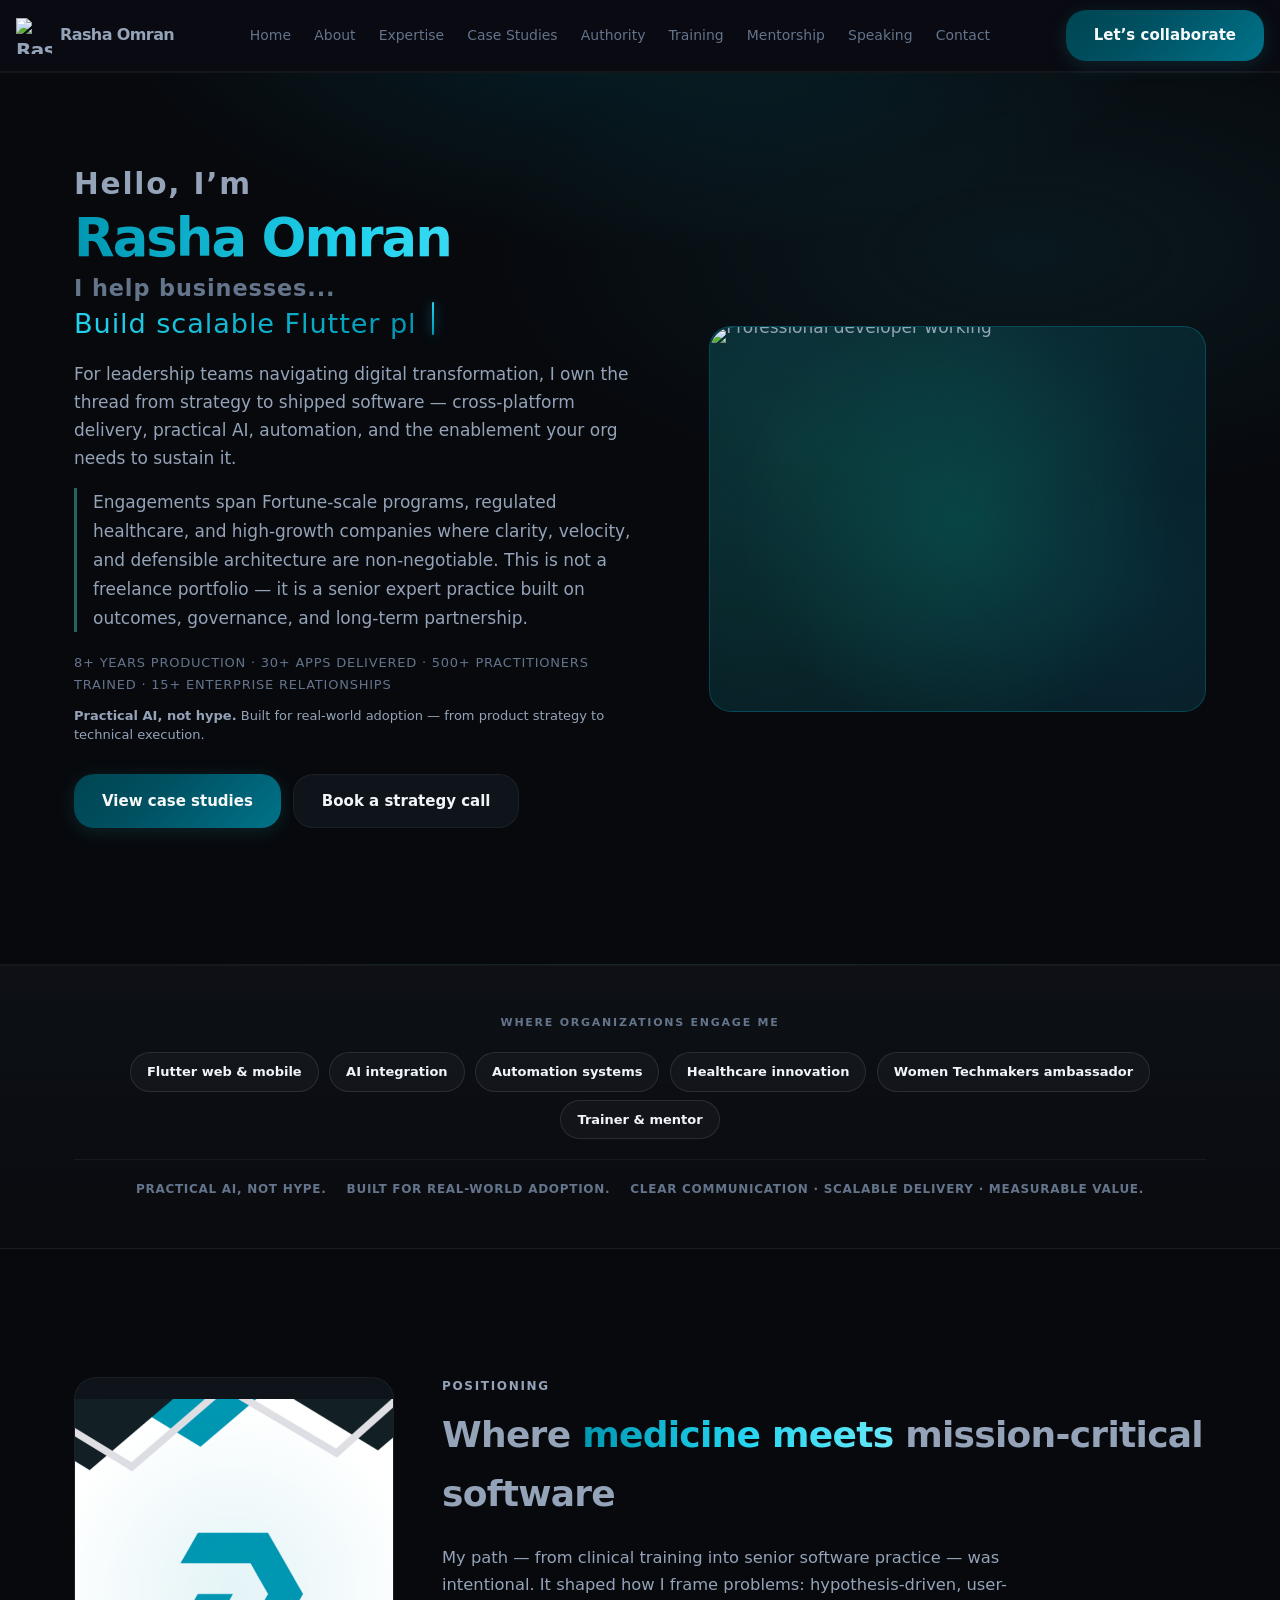
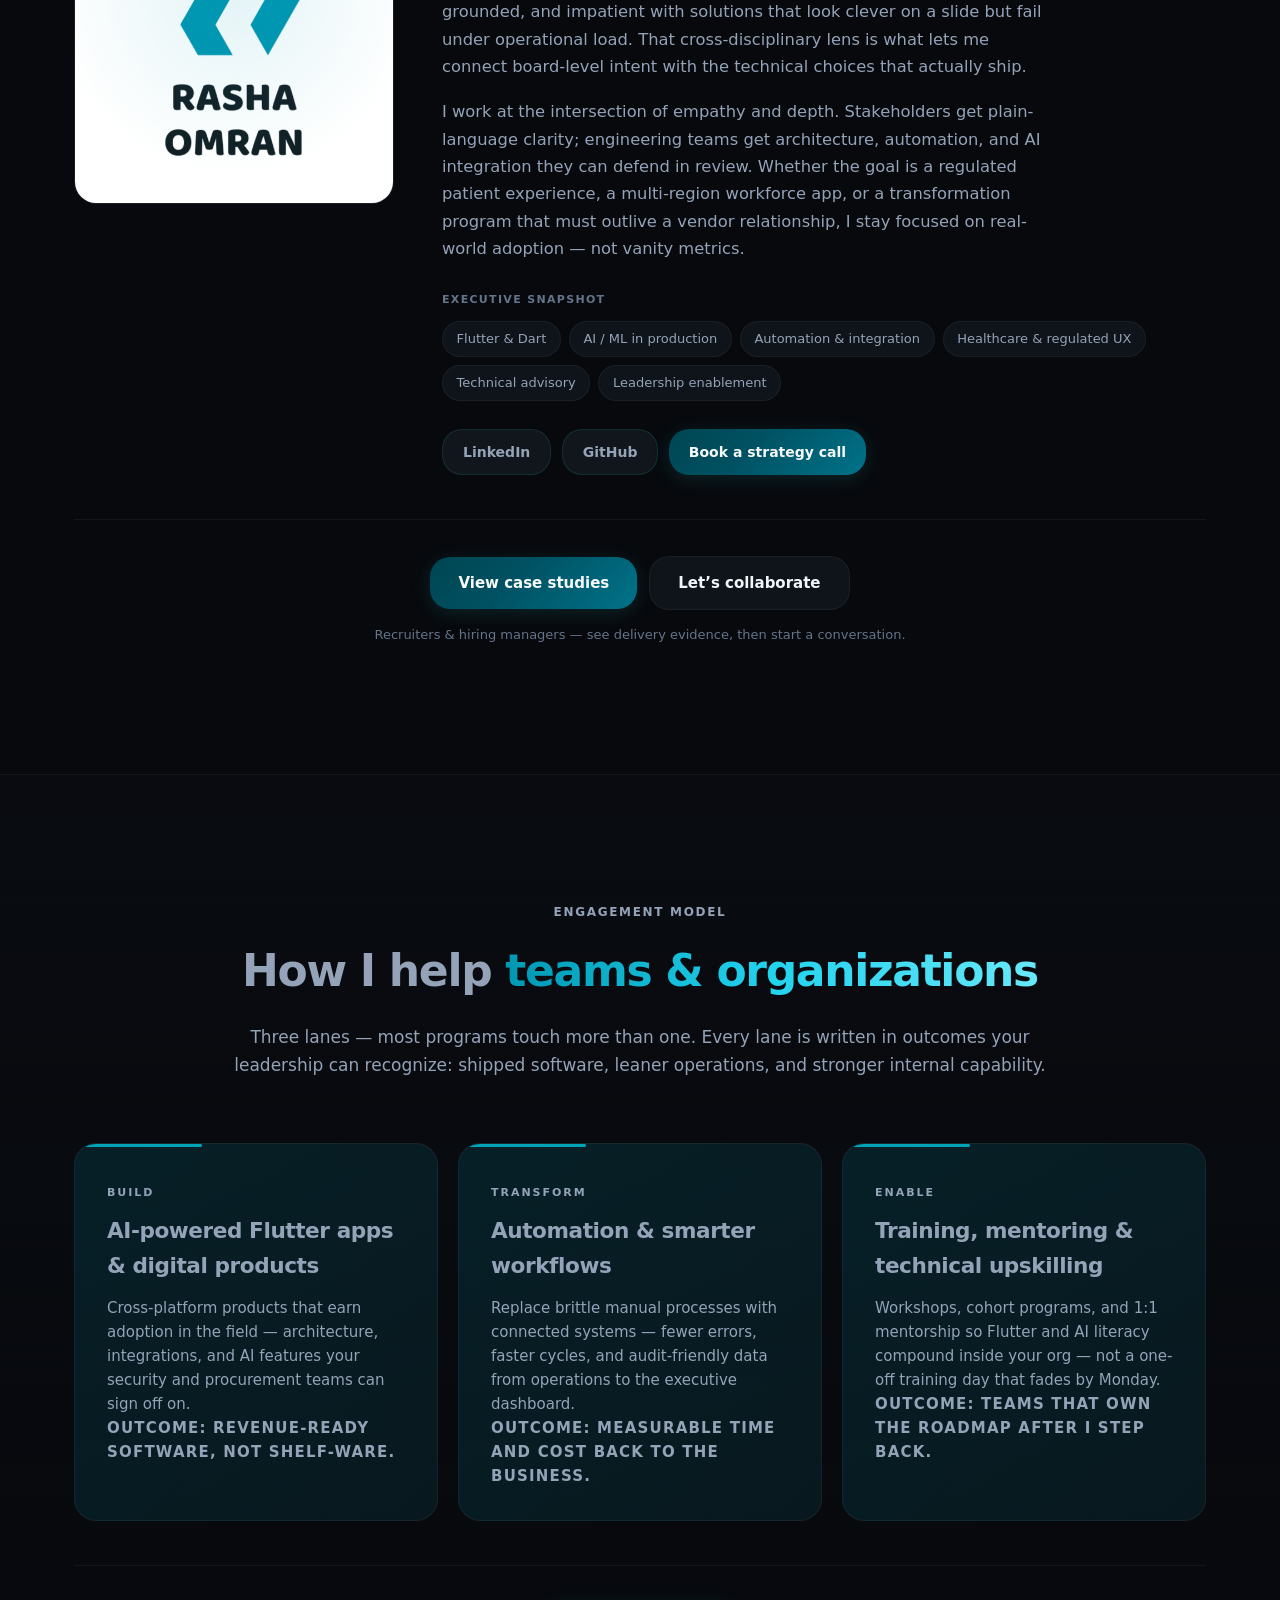
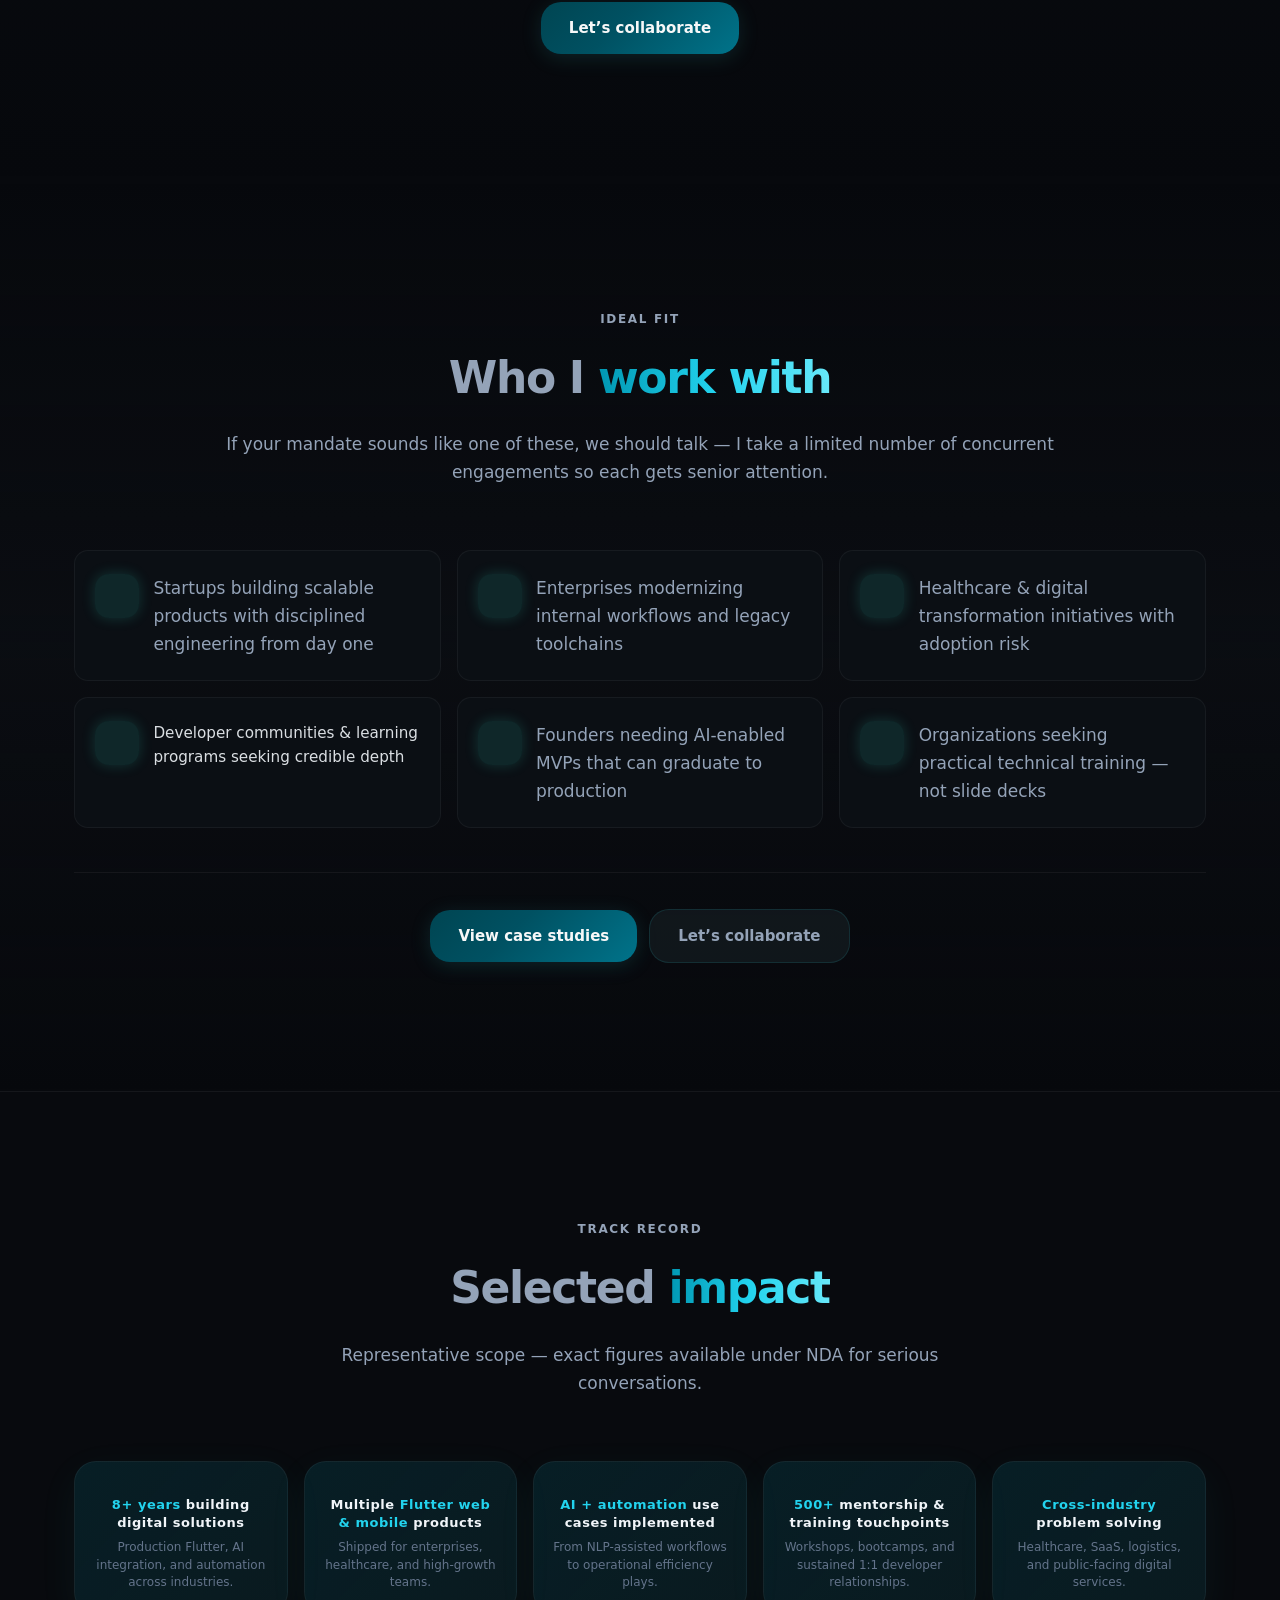
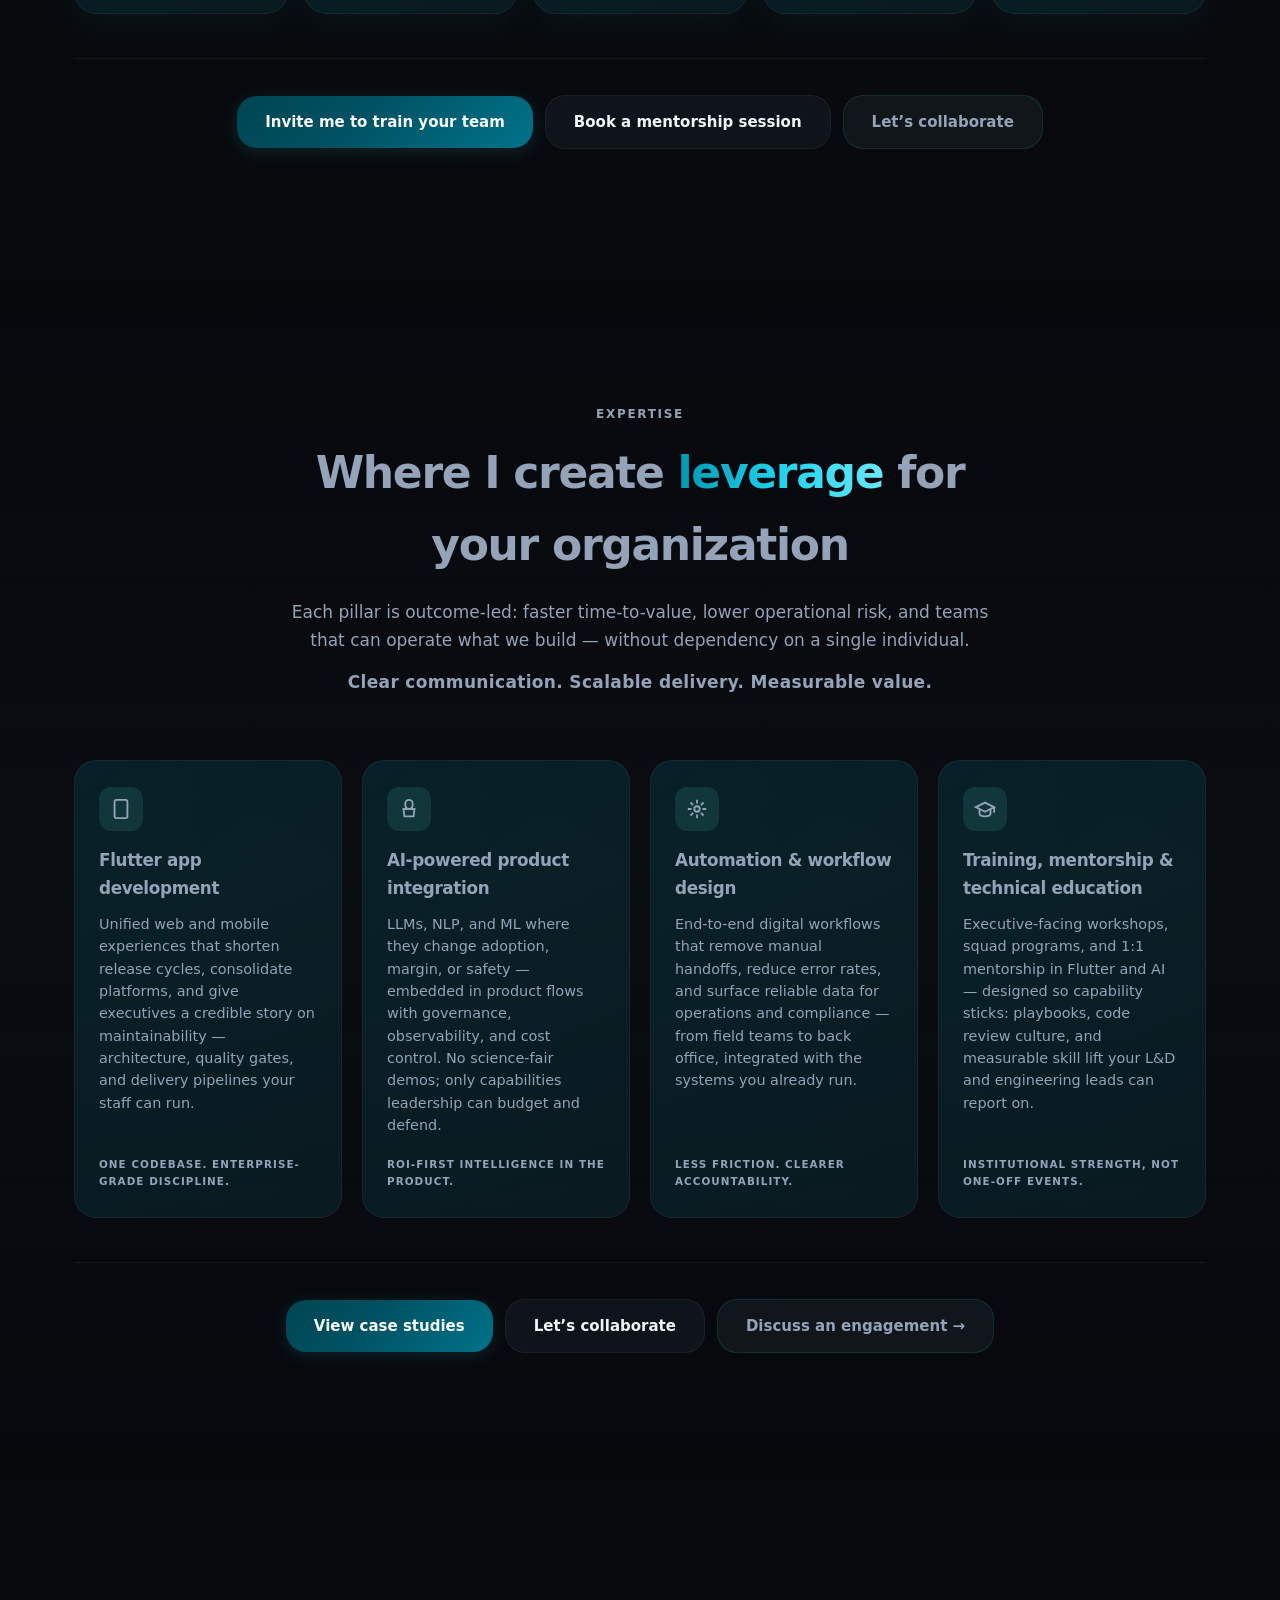
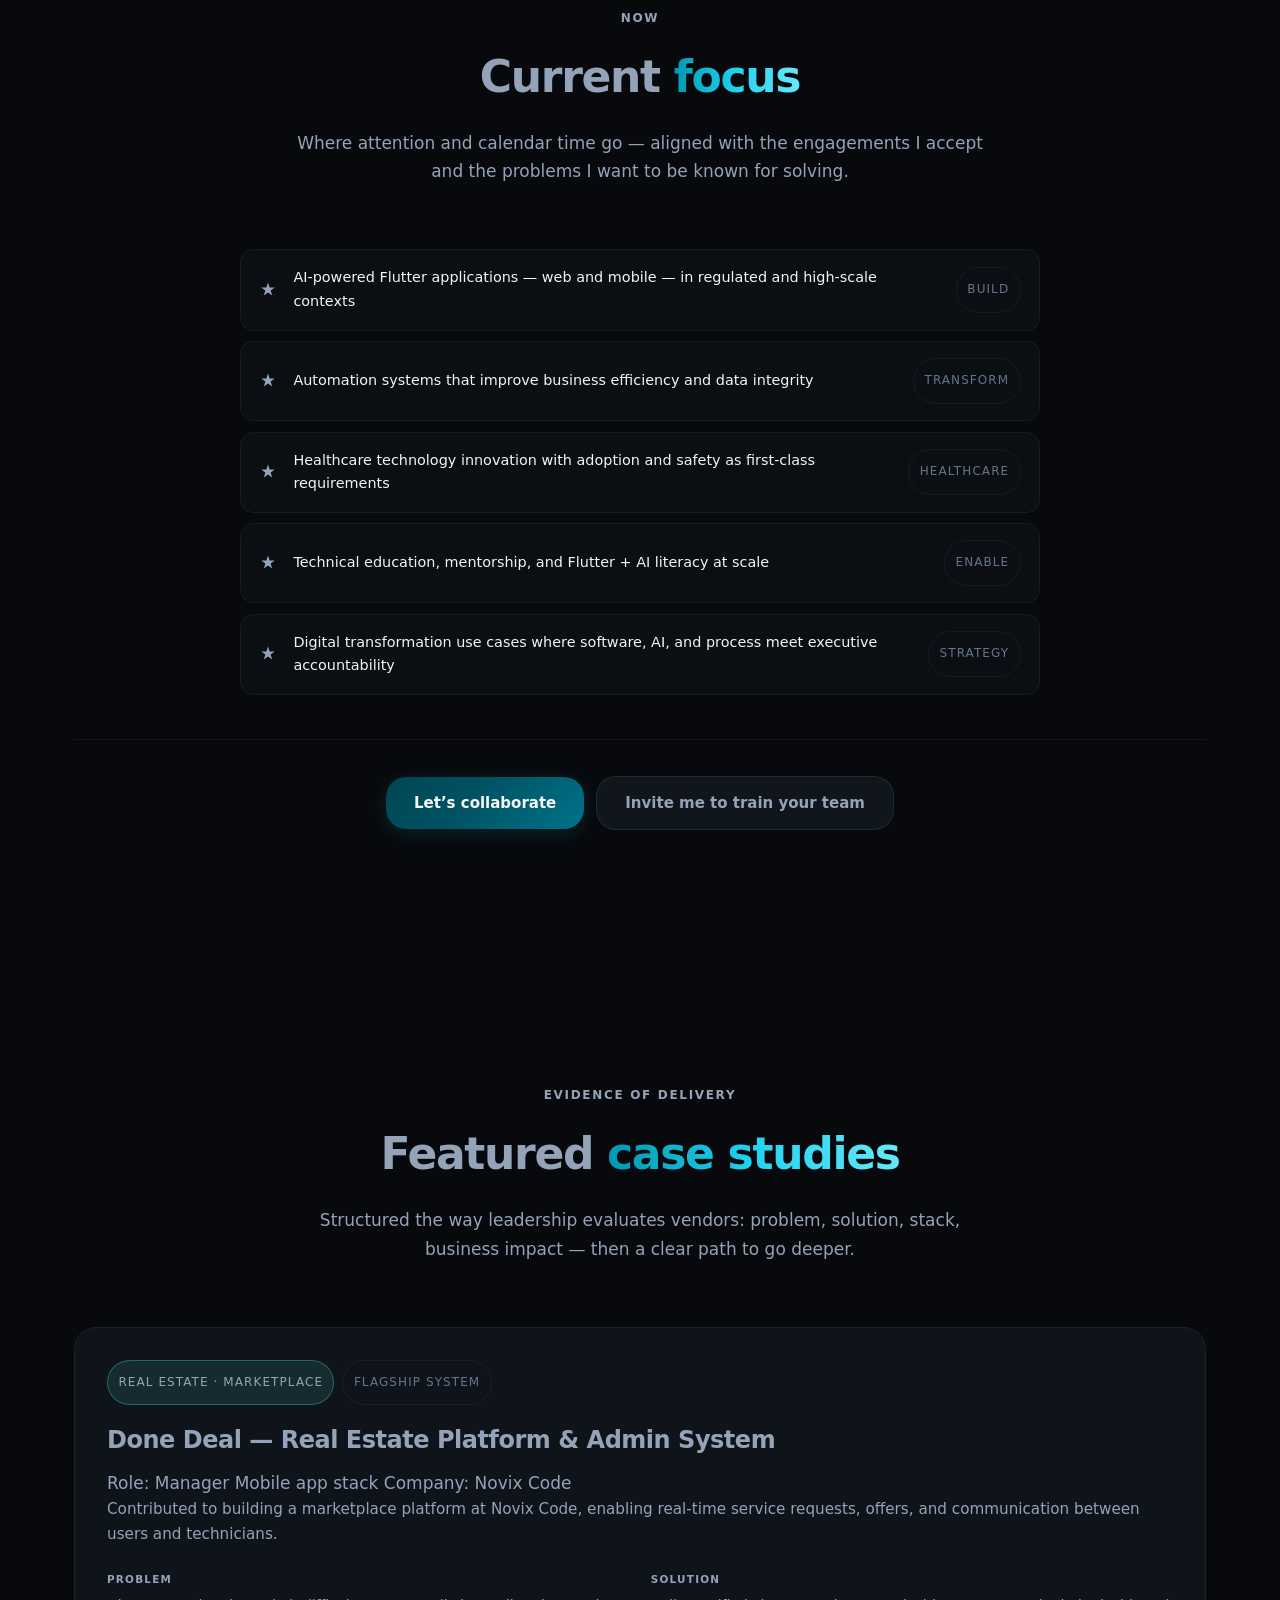
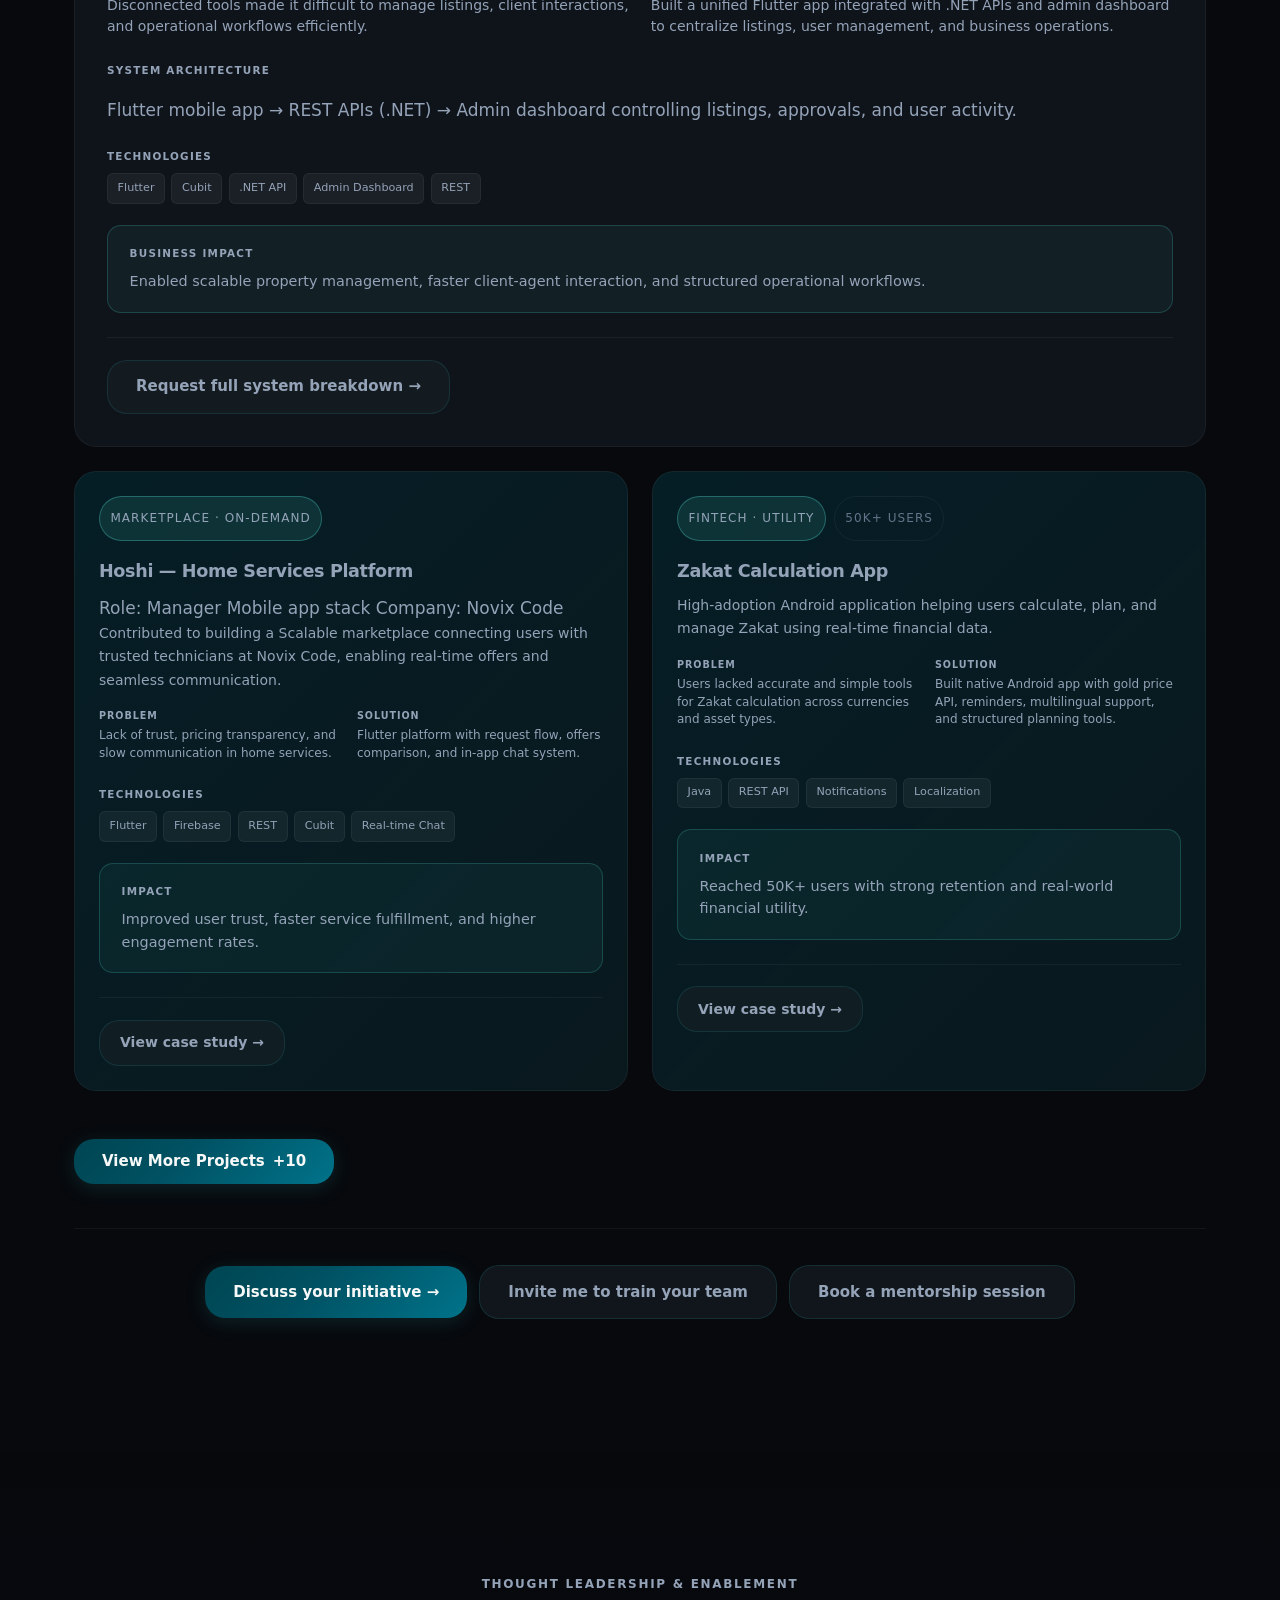
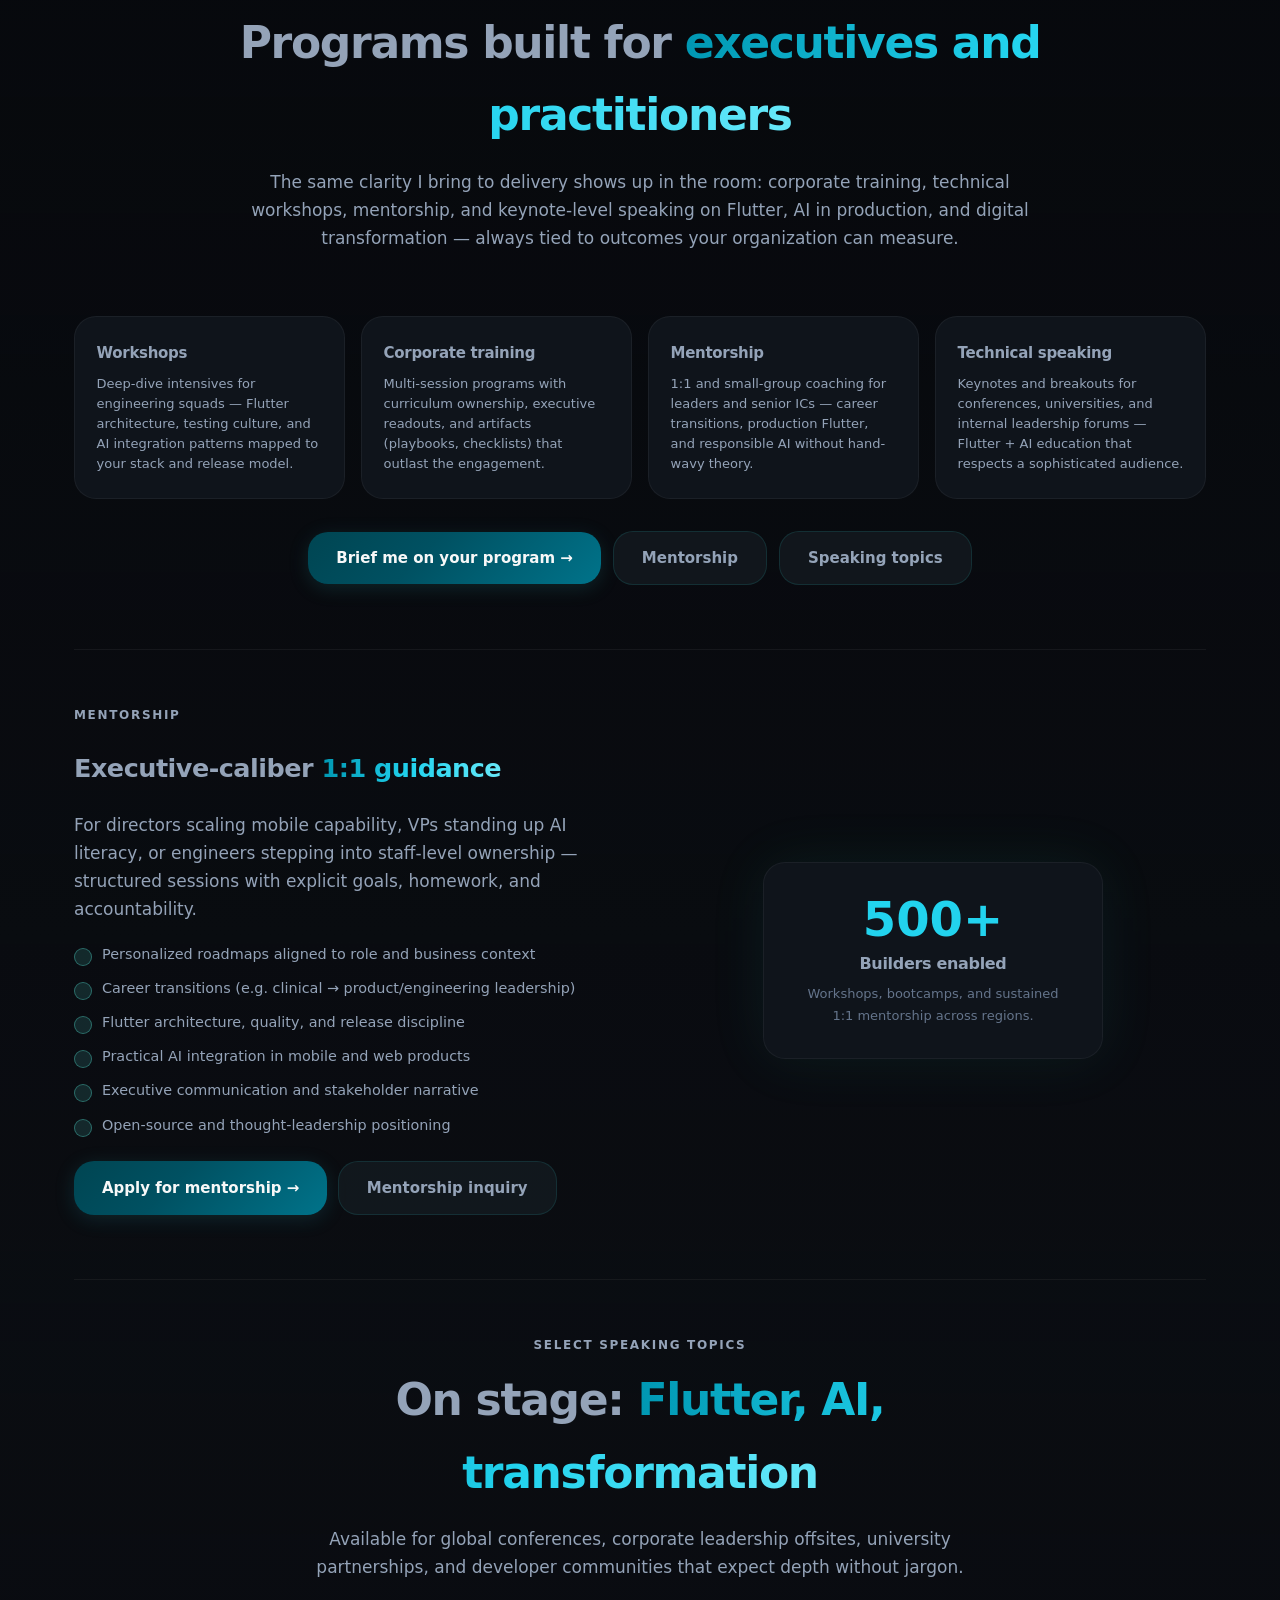
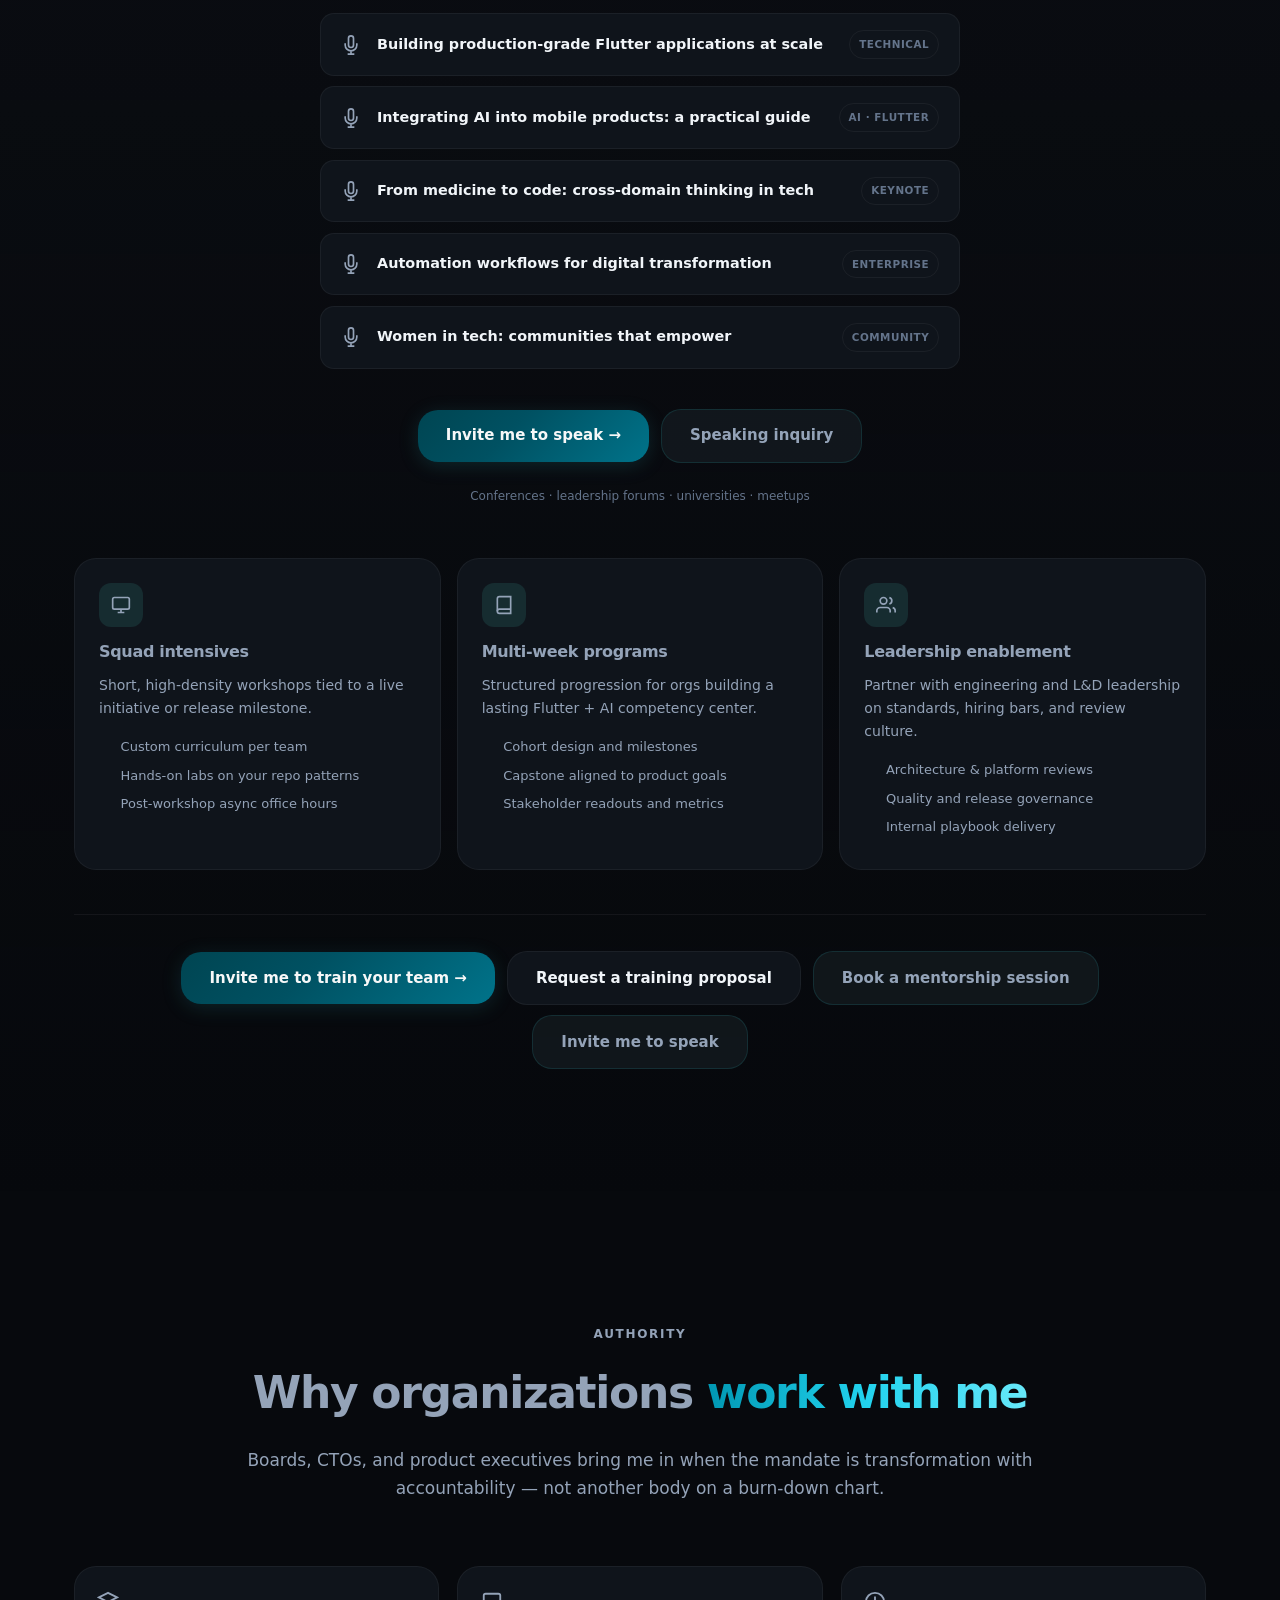
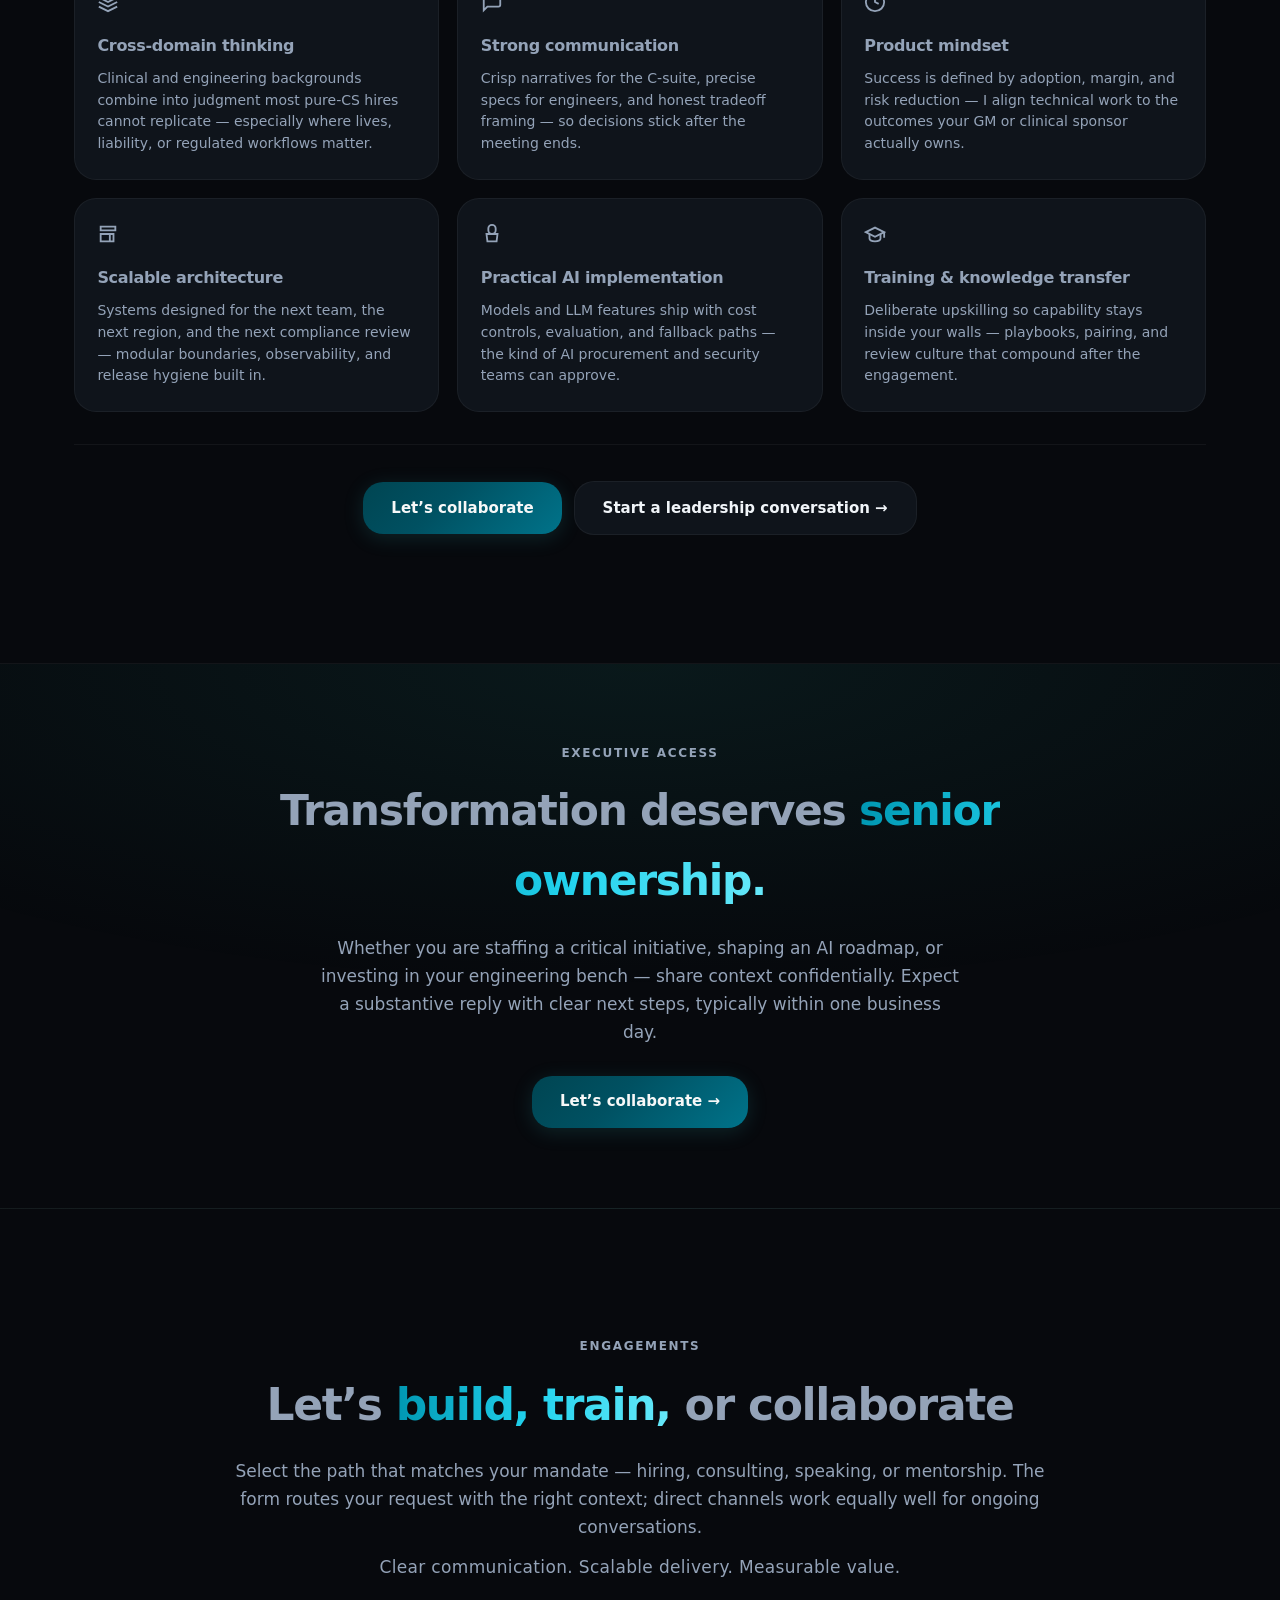
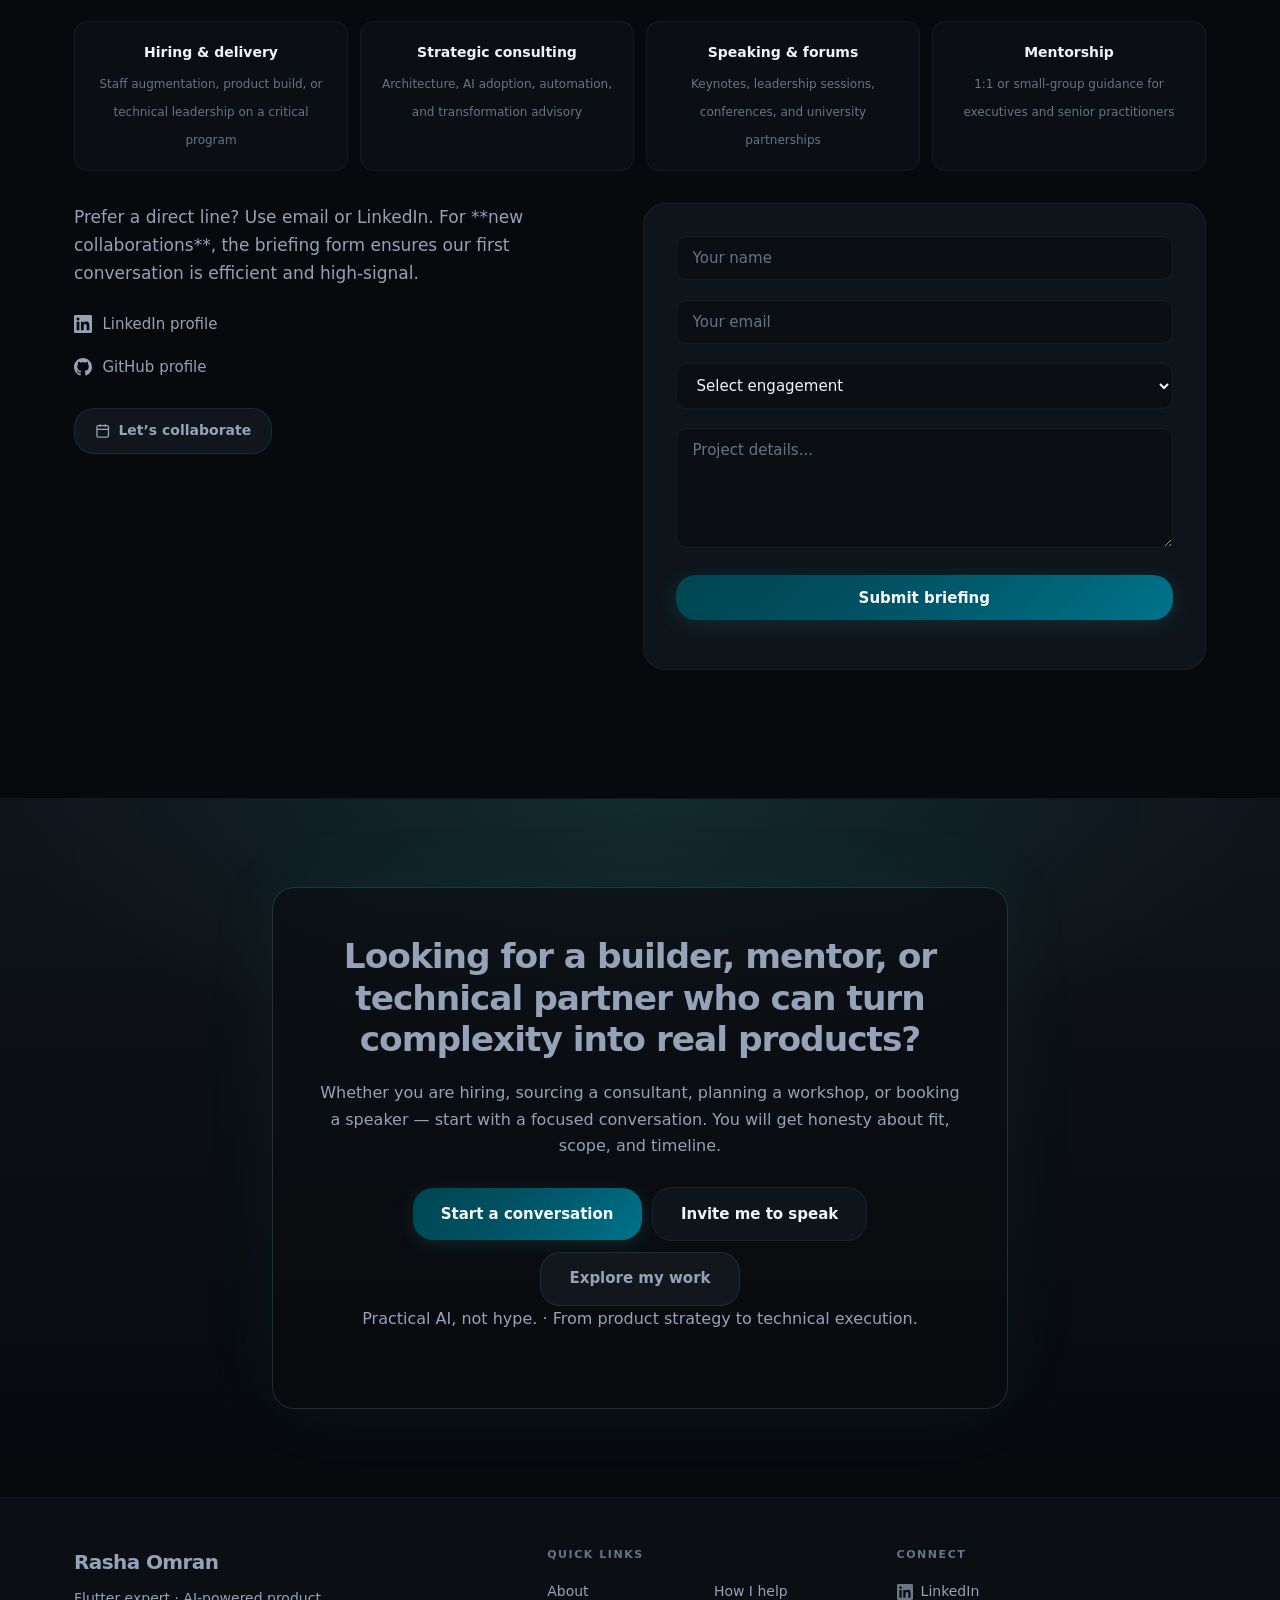
==== commit 72e9e871: "Remove RelationShip" ====
--- a/index.html
+++ b/index.html
@@ -544,65 +544,81 @@
       </p>
     </header>
 
-    <!-- FEATURED PROJECT -->
-    <article class="case-featured reveal">
-      <a href="https://medical-chatbot-igwp123.gamma.site/" target="_blank" class="card-link"></a>
-
-      <div class="case-tags">
-        <span class="pill pill-teal">Healthcare · AI</span>
-        <span class="pill pill-muted">Featured case study</span>
-      </div>
-
-      <h3>AI-powered clinical decision support</h3>
-
-      <p class="summary">
-        Point-of-care intelligence that respects clinical rhythm — faster, evidence-aware
-        decisions without forcing new rituals onto busy teams.
+   <!-- FEATURED PROJECT -->
+<article class="case-featured reveal">
+  <a href="https://donedeal.novixcode.com/" rel="noflow" target="_blank" class="card-link"></a>
+
+  <div class="case-tags">
+    <span class="pill pill-teal">Real Estate · Marketplace</span>
+    <span class="pill pill-muted">Flagship system</span>
+  </div>
+
+  <h3>Done Deal — Real Estate Platform & Admin System</h3>
+
+      <div class="case-meta">
+  <span>Role: Manager Mobile app stack</span>
+  <span>Company: Novix Code</span>
+</div>
+
+  <p class="summary">
+     Contributed to building a marketplace platform at Novix Code,
+  enabling real-time service requests, offers, and communication
+  between users and technicians.
+  </p>
+
+  <div class="case-cols case-cols--split">
+    <div class="case-col">
+      <h4>Problem</h4>
+      <p>
+        Disconnected tools made it difficult to manage listings,
+        client interactions, and operational workflows efficiently.
       </p>
-
-      <div class="case-cols case-cols--split">
-        <div class="case-col">
-          <h4>Problem</h4>
-          <p>
-            Leaders needed AI-assisted insight inside existing mobile workflows, with
-            non-negotiable latency, traceability, and accuracy expectations.
-          </p>
-        </div>
-
-        <div class="case-col">
-          <h4>Solution</h4>
-          <p>
-            Production Flutter client, secure NLP integrations, and connectivity patterns
-            optimized for real clinical environments.
-          </p>
-        </div>
-      </div>
-
-      <div class="case-field">
-        <h4>Technologies</h4>
-        <div class="case-tech">
-          <span>Flutter</span>
-          <span>Dart</span>
-          <span>Python ML API</span>
-          <span>Firebase</span>
-          <span>REST</span>
-        </div>
-      </div>
-
-      <div class="case-impact-box">
-        <h4>Business impact</h4>
-        <p>
-          Reduced decision latency and improved adoption across pilot sites with measurable
-          clinical feedback and analytics.
-        </p>
-      </div>
-
-      <div class="case-study-cta">
-        <a href="#contact-form" class="btn btn-ghost btn-lg">
-          Request the full case study →
-        </a>
-      </div>
-    </article>
+    </div>
+
+    <div class="case-col">
+      <h4>Solution</h4>
+      <p>
+        Built a unified Flutter app integrated with .NET APIs and admin dashboard
+        to centralize listings, user management, and business operations.
+      </p>
+    </div>
+  </div>
+
+  <div class="case-field">
+    <h4>System Architecture</h4>
+    <p>
+      Flutter mobile app → REST APIs (.NET) → Admin dashboard controlling
+      listings, approvals, and user activity.
+    </p>
+  </div>
+
+  <div class="case-field">
+    <h4>Technologies</h4>
+    <div class="case-tech">
+      <span>Flutter</span>
+      <span>Cubit</span>
+      <span>.NET API</span>
+      <span>Admin Dashboard</span>
+      <span>REST</span>
+    </div>
+  </div>
+
+  <div class="case-impact-box">
+    <h4>Business impact</h4>
+    <p>
+      Enabled scalable property management, faster client-agent interaction,
+      and structured operational workflows.
+    </p>
+  </div>
+
+  <div class="case-study-cta">
+    <a href="#contact-form" class="btn btn-ghost btn-lg">
+      Request full system breakdown →
+    </a>
+  </div>
+</article>
+
+
 <!-- ========================= -->
 <!-- PROJECTS WRAPPER -->
 <!-- ========================= -->
@@ -613,14 +629,21 @@
 
     <!-- PROJECT 1 -->
     <article class="case-card reveal">
+      <a href="pages/project1.html" target="_blank" class="card-link"></a>
+
       <div class="case-tags">
         <span class="pill pill-teal">Marketplace · On-demand</span>
       </div>
 
       <h3>Hoshi — Home Services Platform</h3>
 
+      <div class="case-meta">
+  <span>Role: Manager Mobile app stack</span>
+  <span>Company: Novix Code</span>
+</div>
+
       <p class="summary">
-        Scalable marketplace connecting users with trusted technicians,
+         Contributed to building a Scalable marketplace connecting users with trusted technicians at Novix Code,
         enabling real-time offers and seamless communication.
       </p>
 
@@ -660,7 +683,76 @@
     </article>
 
     <!-- PROJECT 2 -->
+   <!-- ZAKAT APP (STRONG PROOF) -->
+    <article class="case-card reveal">
+      <a href="https://play.google.com/store/apps/details?id=com.condaianllkhir.Zakat"  rel="noflow" target="_blank" class="card-link"></a>
+    
+      <div class="case-tags">
+        <span class="pill pill-teal">Fintech · Utility</span>
+        <span class="pill pill-muted">50K+ users</span>
+      </div>
+
+      <h3>Zakat Calculation App</h3>
+
+      <p class="summary">
+        High-adoption Android application helping users calculate,
+        plan, and manage Zakat using real-time financial data.
+      </p>
+
+      <div class="mini-cols">
+        <div>
+          <h4>Problem</h4>
+          <p>
+            Users lacked accurate and simple tools for Zakat calculation
+            across currencies and asset types.
+          </p>
+        </div>
+
+        <div>
+          <h4>Solution</h4>
+          <p>
+            Built native Android app with gold price API, reminders,
+            multilingual support, and structured planning tools.
+          </p>
+        </div>
+      </div>
+
+      <div class="case-field">
+        <h4>Technologies</h4>
+        <div class="case-tech">
+          <span>Java</span>
+          <span>REST API</span>
+          <span>Notifications</span>
+          <span>Localization</span>
+        </div>
+      </div>
+
+      <div class="case-impact-box">
+        <h4>Impact</h4>
+        <p>
+          Reached 50K+ users with strong retention and real-world financial utility.
+        </p>
+      </div>
+
+      <div class="case-study-cta">
+        <a href="#" class="btn btn-ghost">
+          View case study →
+        </a>
+      </div>
+    </article>
+
+  </div>
+
+ 
+ <!-- HIDDEN PROJECTS -->
+<div id="hiddenProjects" class="case-grid-2 hidden-projects">
+  
+  <div class="grid-spacer"></div>
+
+      <!-- PROJECT 2 -->
     <article class="case-card reveal reveal-delay-1">
+         <a href="https://dify-ai-business-insight-gkt31aq.gamma.site/"rel="noflow" target="_blank" class="card-link"></a>
+
       <div class="case-tags">
         <span class="pill pill-teal">AI · Decision Intelligence</span>
       </div>
@@ -705,26 +797,231 @@
       </div>
     </article>
 
-  </div>
-
- 
- <!-- HIDDEN PROJECTS -->
-<div id="hiddenProjects" class="case-grid-2 hidden-projects">
-  
-  <div class="grid-spacer"></div>
-
-  <article class="case-card">
-    <h3>More projects coming...</h3>
-  </article>
-  <article class="case-card">
-    <h3>More projects coming...</h3>
-  </article>
-  <article class="case-card">
-    <h3>More projects coming...</h3>
-  </article>
-  <article class="case-card">
-    <h3>More projects coming...</h3>
-  </article>
+  <!-- AI PRODUCTIVITY -->
+<article class="case-card reveal">
+   <a href="https://github.com/DrRO/freelancer_assistant"rel="noflow" target="_blank" class="card-link"></a>
+  <div class="case-tags">
+    <span class="pill pill-teal">AI · Productivity</span>
+  </div>
+
+  <h3>Freelancer Assistant — AI Workflow Tool</h3>
+
+  <p class="summary">
+    AI-powered assistant helping freelancers automate daily workflows,
+    generate content, and manage tasks efficiently.
+  </p>
+
+  <div class="mini-cols">
+    <div>
+      <h4>Problem</h4>
+      <p>Freelancers waste time on repetitive tasks and manual content creation.</p>
+    </div>
+
+    <div>
+      <h4>Solution</h4>
+      <p>Integrated Gemini AI into a Flutter app to automate workflows and boost productivity.</p>
+    </div>
+  </div>
+
+  <div class="case-field">
+    <h4>Technologies</h4>
+    <div class="case-tech">
+      <span>Flutter</span>
+      <span>Gemini API</span>
+      <span>AI Integration</span>
+    </div>
+  </div>
+
+  <div class="case-impact-box">
+    <h4>Impact</h4>
+    <p>Reduced manual workload and improved task efficiency for end users.</p>
+  </div>
+   <div class="case-study-cta">
+        <a href="https://github.com/DrRO/freelancer_assistant" target="_blank" class="btn btn-ghost">
+          GitHub →
+        </a>
+      </div>
+</article>
+
+
+<!-- MARKETPLACE SYSTEM -->
+<article class="case-card reveal reveal-delay-1">
+   <a href="https://play.google.com/store/apps/details?id=tasweeqa.com.Tasweeqa"rel="noflow" target="_blank" class="card-link"></a>
+
+  <div class="case-tags">
+    <span class="pill pill-teal">Platform · Multi-role System</span>
+  </div>
+
+  <h3>Marketplace System Suite (Junior / Tasweeqa / Mini)</h3>
+
+  <p class="summary">
+    Scalable multi-role marketplace architecture supporting users,
+    sellers, and admins with real-time communication and moderation.
+  </p>
+
+  <div class="mini-cols">
+    <div>
+      <h4>Problem</h4>
+      <p>Need for flexible marketplace systems supporting multiple roles and interactions.</p>
+    </div>
+
+    <div>
+      <h4>Solution</h4>
+      <p>Designed reusable architecture with role-based access, chat, and admin moderation.</p>
+    </div>
+  </div>
+
+  <div class="case-field">
+    <h4>Technologies</h4>
+    <div class="case-tech">
+      <span>Firebase</span>
+      <span>Realtime DB</span>
+      <span>Role-based System</span>
+    </div>
+  </div>
+
+  <div class="case-impact-box">
+    <h4>Impact</h4>
+    <p>Reusable system used across multiple applications with consistent performance.</p>
+  </div>
+</article>
+
+<!-- MEDICAL AI SYSTEM -->
+<article class="case-card reveal">
+   <a href="https://medical-chatbot-igwp123.gamma.site/"rel="noflow" target="_blank" class="card-link"></a>
+  <div class="case-tags">
+    <span class="pill pill-teal">AI · Decision Support</span>
+  </div>
+
+  <h3>Medical AI Assistant</h3>
+
+  <p class="summary">
+    AI-powered assistant designed to support structured decision-making
+    through natural language processing and real-time data interpretation.
+  </p>
+
+  <div class="mini-cols">
+    <div>
+      <h4>Problem</h4>
+      <p>
+        Complex decision environments require fast, contextual insights
+        without disrupting existing workflows.
+      </p>
+    </div>
+
+    <div>
+      <h4>Solution</h4>
+      <p>
+        Integrated NLP-based AI with a Flutter interface to deliver
+        real-time responses and structured insights.
+      </p>
+    </div>
+  </div>
+
+  <div class="case-field">
+    <h4>Technologies</h4>
+    <div class="case-tech">
+      <span>Flutter</span>
+      <span>Python API</span>
+      <span>NLP</span>
+      <span>Firebase</span>
+    </div>
+  </div>
+
+  <div class="case-impact-box">
+    <h4>Impact</h4>
+    <p>
+      Demonstrated AI-assisted workflows with improved response speed
+      and structured information delivery.
+    </p>
+  </div>
+</article>
+
+
+<!-- FULL STACK -->
+<article class="case-card reveal reveal-delay-2">
+   <a href="https://github.com/DrRO/Coffee_backend"rel="noflow" target="_blank" class="card-link"></a>
+  <div class="case-tags">
+    <span class="pill pill-teal">Full Stack · SaaS</span>
+  </div>
+
+  <h3>Coffee Shop System — Full Stack Platform</h3>
+
+  <p class="summary">
+    Role-based full stack system managing drinks, permissions,
+    and operations with secure authentication.
+  </p>
+
+  <div class="mini-cols">
+    <div>
+      <h4>Problem</h4>
+      <p>Need for secure role-based system to manage products and permissions.</p>
+    </div>
+
+    <div>
+      <h4>Solution</h4>
+      <p>Built Flask backend with Auth0 authentication and Ionic frontend dashboard.</p>
+    </div>
+  </div>
+
+  <div class="case-field">
+    <h4>Technologies</h4>
+    <div class="case-tech">
+      <span>Flask</span>
+      <span>SQLAlchemy</span>
+      <span>Auth0</span>
+      <span>Ionic</span>
+    </div>
+  </div>
+
+  <div class="case-impact-box">
+    <h4>Impact</h4>
+    <p>Delivered structured permissions system and scalable backend architecture.</p>
+  </div>
+</article>
+
+
+<!-- E-COMMERCE -->
+<article class="case-card reveal reveal-delay-3">
+     <a href="https://drro.github.io/junior.html" rel="noflow" target="_blank" class="card-link"></a>
+
+  <div class="case-tags">
+    <span class="pill pill-teal">E-commerce · Mobile</span>
+  </div>
+
+  <h3>Clothing Store — Mobile Commerce App</h3>
+
+  <p class="summary">
+    Mobile shopping experience with product browsing, cart system,
+    and backend integration for inventory and orders.
+  </p>
+
+  <div class="mini-cols">
+    <div>
+      <h4>Problem</h4>
+      <p>Need for smooth mobile shopping experience with backend integration.</p>
+    </div>
+
+    <div>
+      <h4>Solution</h4>
+      <p>Built Flutter app with PHP backend and state management using GetX.</p>
+    </div>
+  </div>
+
+  <div class="case-field">
+    <h4>Technologies</h4>
+    <div class="case-tech">
+      <span>Flutter</span>
+      <span>PHP</span>
+      <span>GetX</span>
+    </div>
+  </div>
+
+  <div class="case-impact-box">
+    <h4>Impact</h4>
+    <p>Delivered complete mobile commerce flow from browsing to checkout.</p>
+  </div>
+</article>
   </div>
 
 <div class="case-toggle">
@@ -825,7 +1122,7 @@
               <div class="trust-card reveal reveal-delay-1" style="justify-self: center; align-self: center; width: 100%; max-width: 340px">
                 <div class="big">500+</div>
                 <h3>Builders enabled</h3>
-                <p>Workshops, bootcamps, and sustained 1:1 relationships across regions.</p>
+                <p>Workshops, bootcamps, and sustained 1:1 mentorship across regions.</p>
               </div>
             </div>
           </div>
@@ -1116,11 +1413,11 @@
           <header class="section-head section-head--wide reveal" style="margin-bottom: 2.5rem">
             <span class="eyebrow">Engagements</span>
             <h2>Let’s <span class="gradient-text">build, train,</span> or collaborate</h2>
-            <p>
-              Select the path that matches your mandate — hiring, consulting, speaking, or
-              mentorship. The form routes your request with the right context; direct channels work
-              equally well for established relationships.
-            </p>
+          <p>
+  Select the path that matches your mandate — hiring, consulting, speaking, or
+  mentorship. The form routes your request with the right context; direct channels work
+  equally well for ongoing conversations.
+</p>
             <p class="section-micro-trust reveal" style="margin-top: 0.75rem">
               Clear communication. Scalable delivery. Measurable value.
             </p>
@@ -1148,8 +1445,8 @@
           <div class="contact-grid">
             <div class="reveal">
               <p class="contact-lead">
-                Prefer a direct line? Use email or LinkedIn. For new relationships, the briefing form
-                ensures our first conversation is efficient and high-signal.
+                Prefer a direct line? Use email or LinkedIn. For **new collaborations**, the briefing form ensures our first conversation is efficient and high-signal.
+
               </p>
               <ul class="contact-links">
                <!--  <li>
